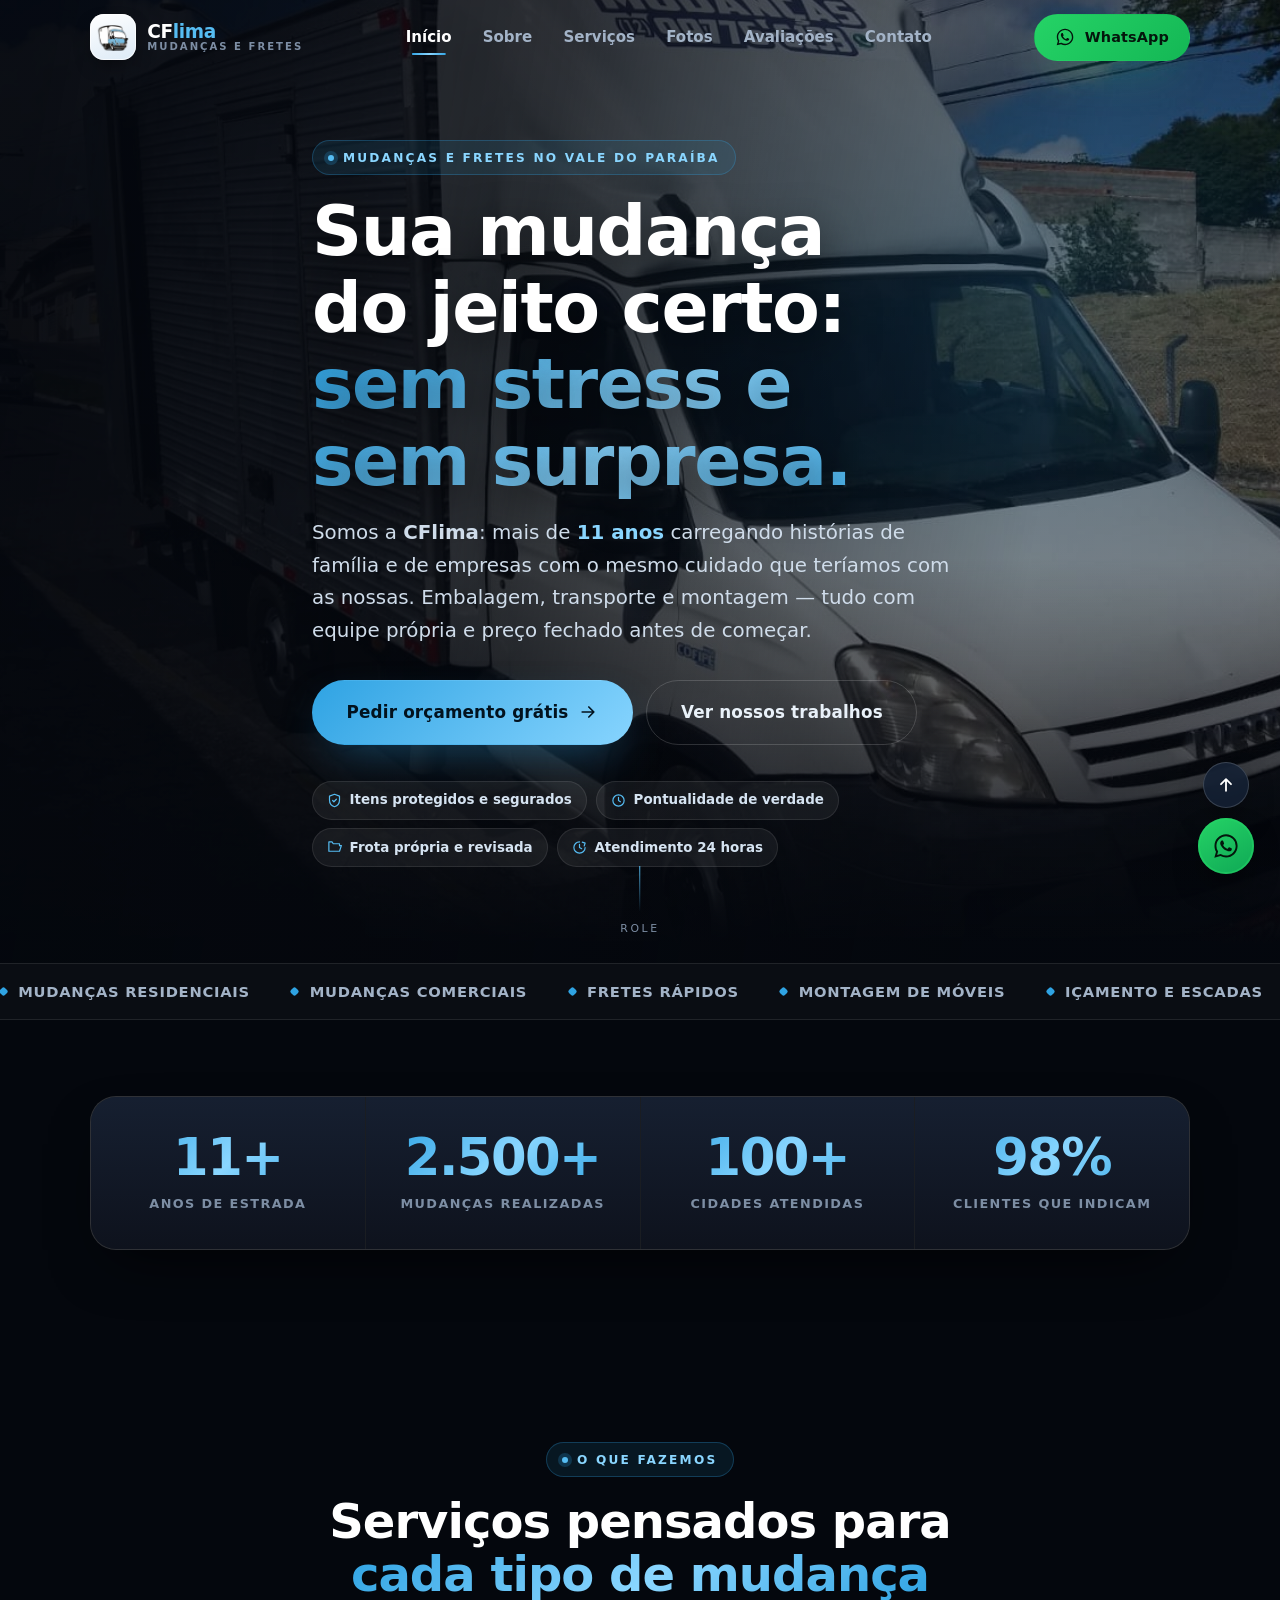
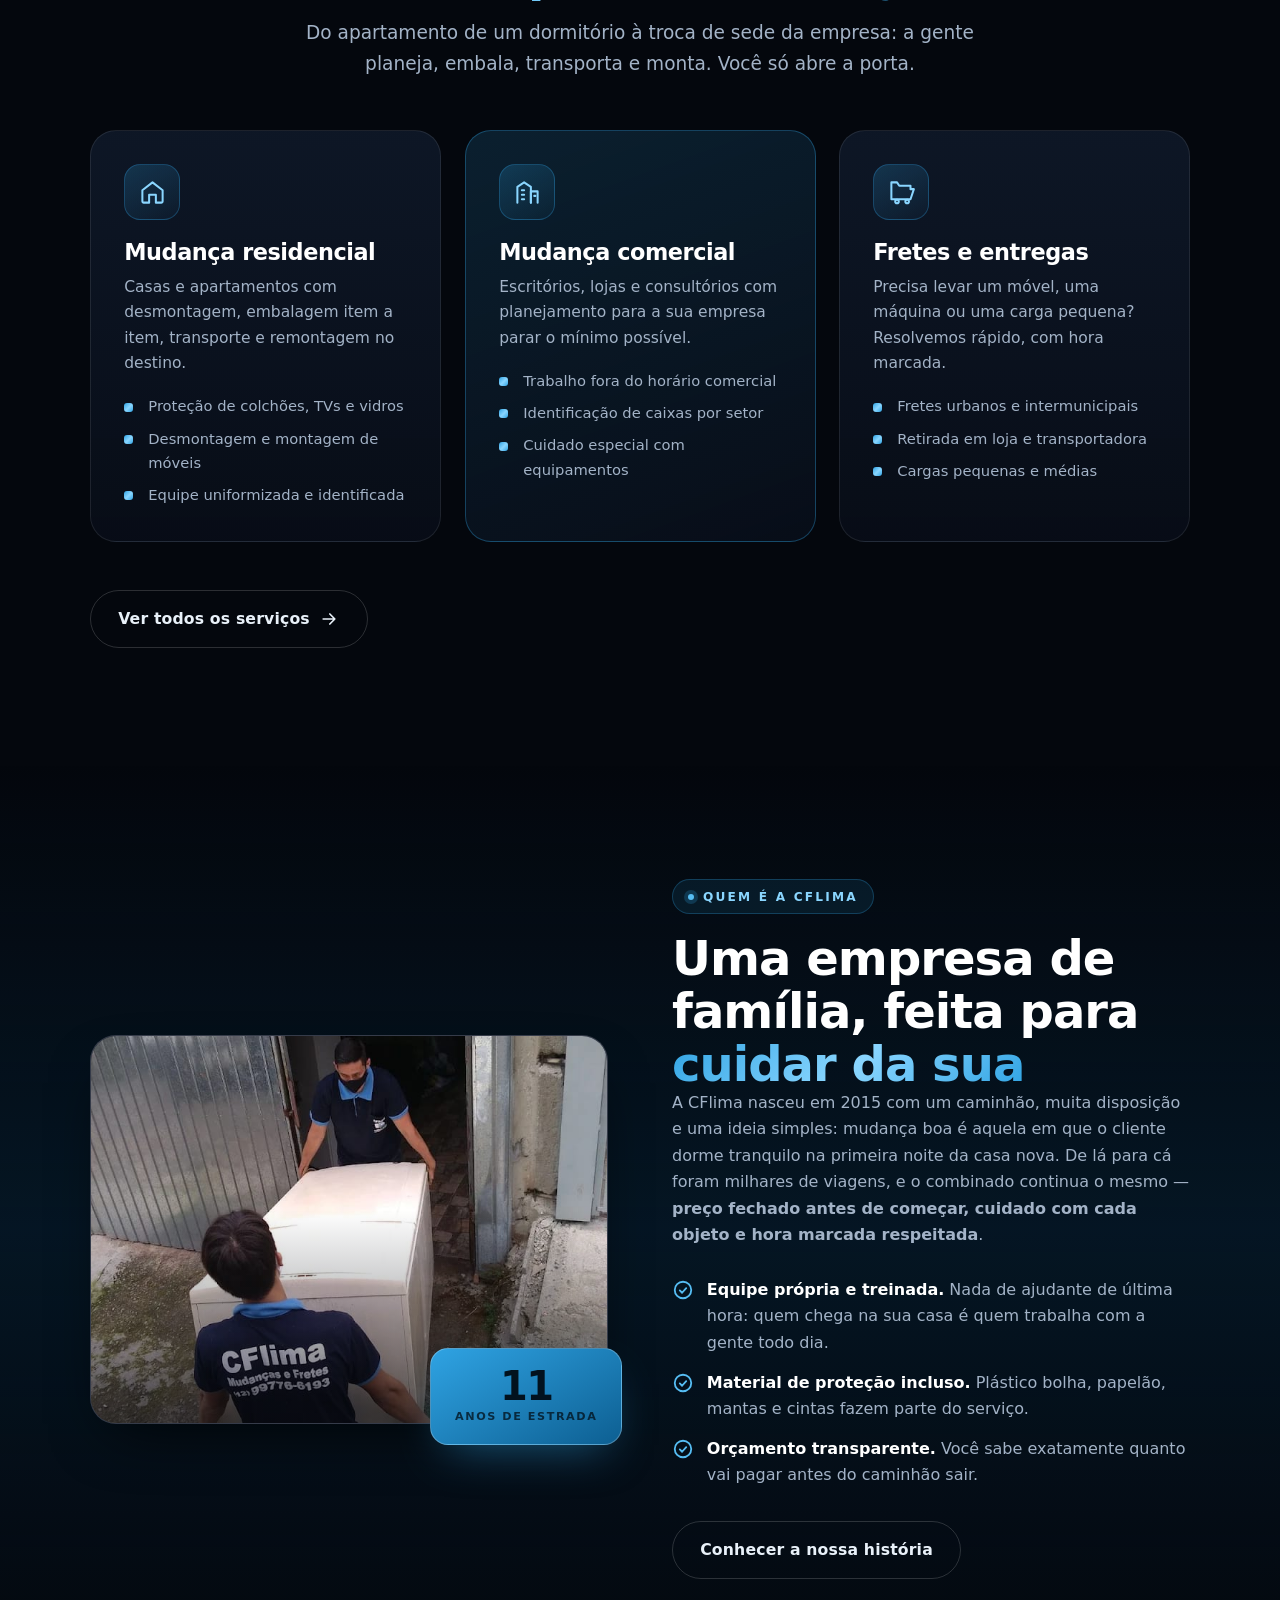
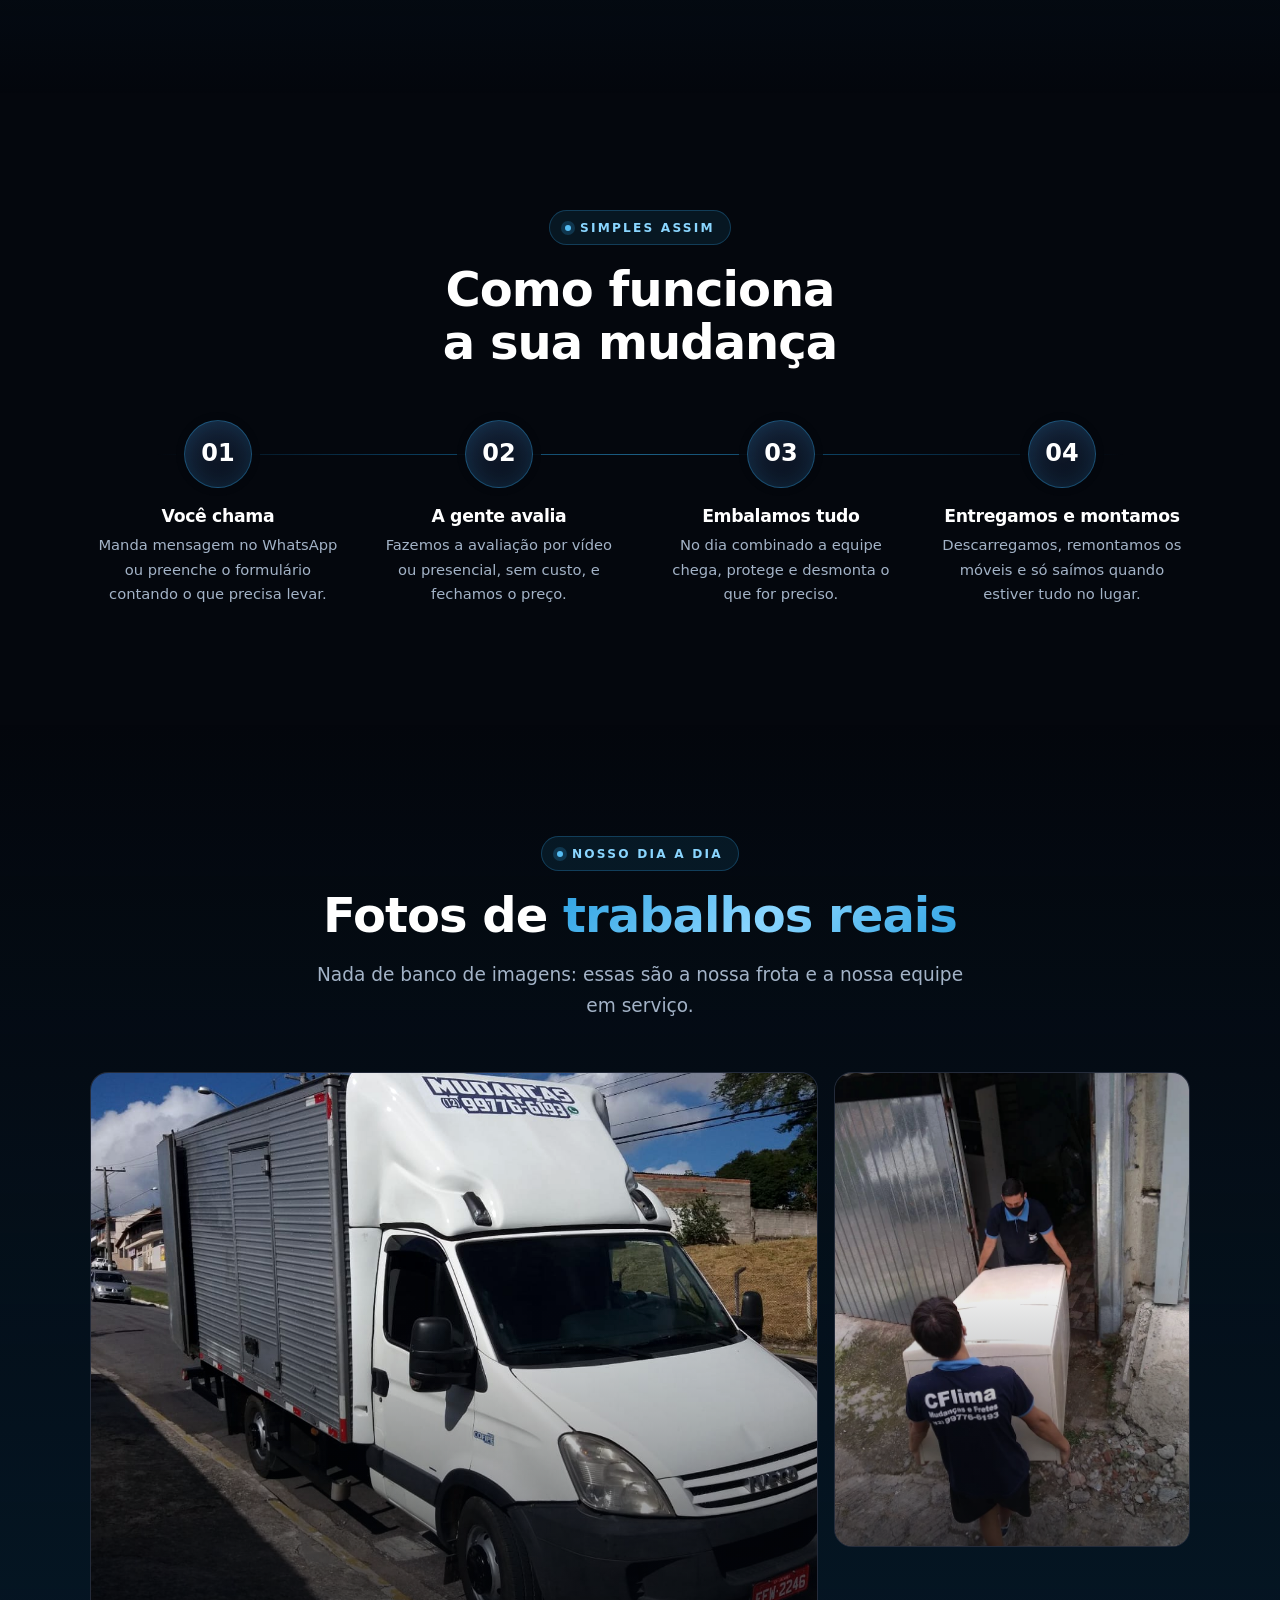
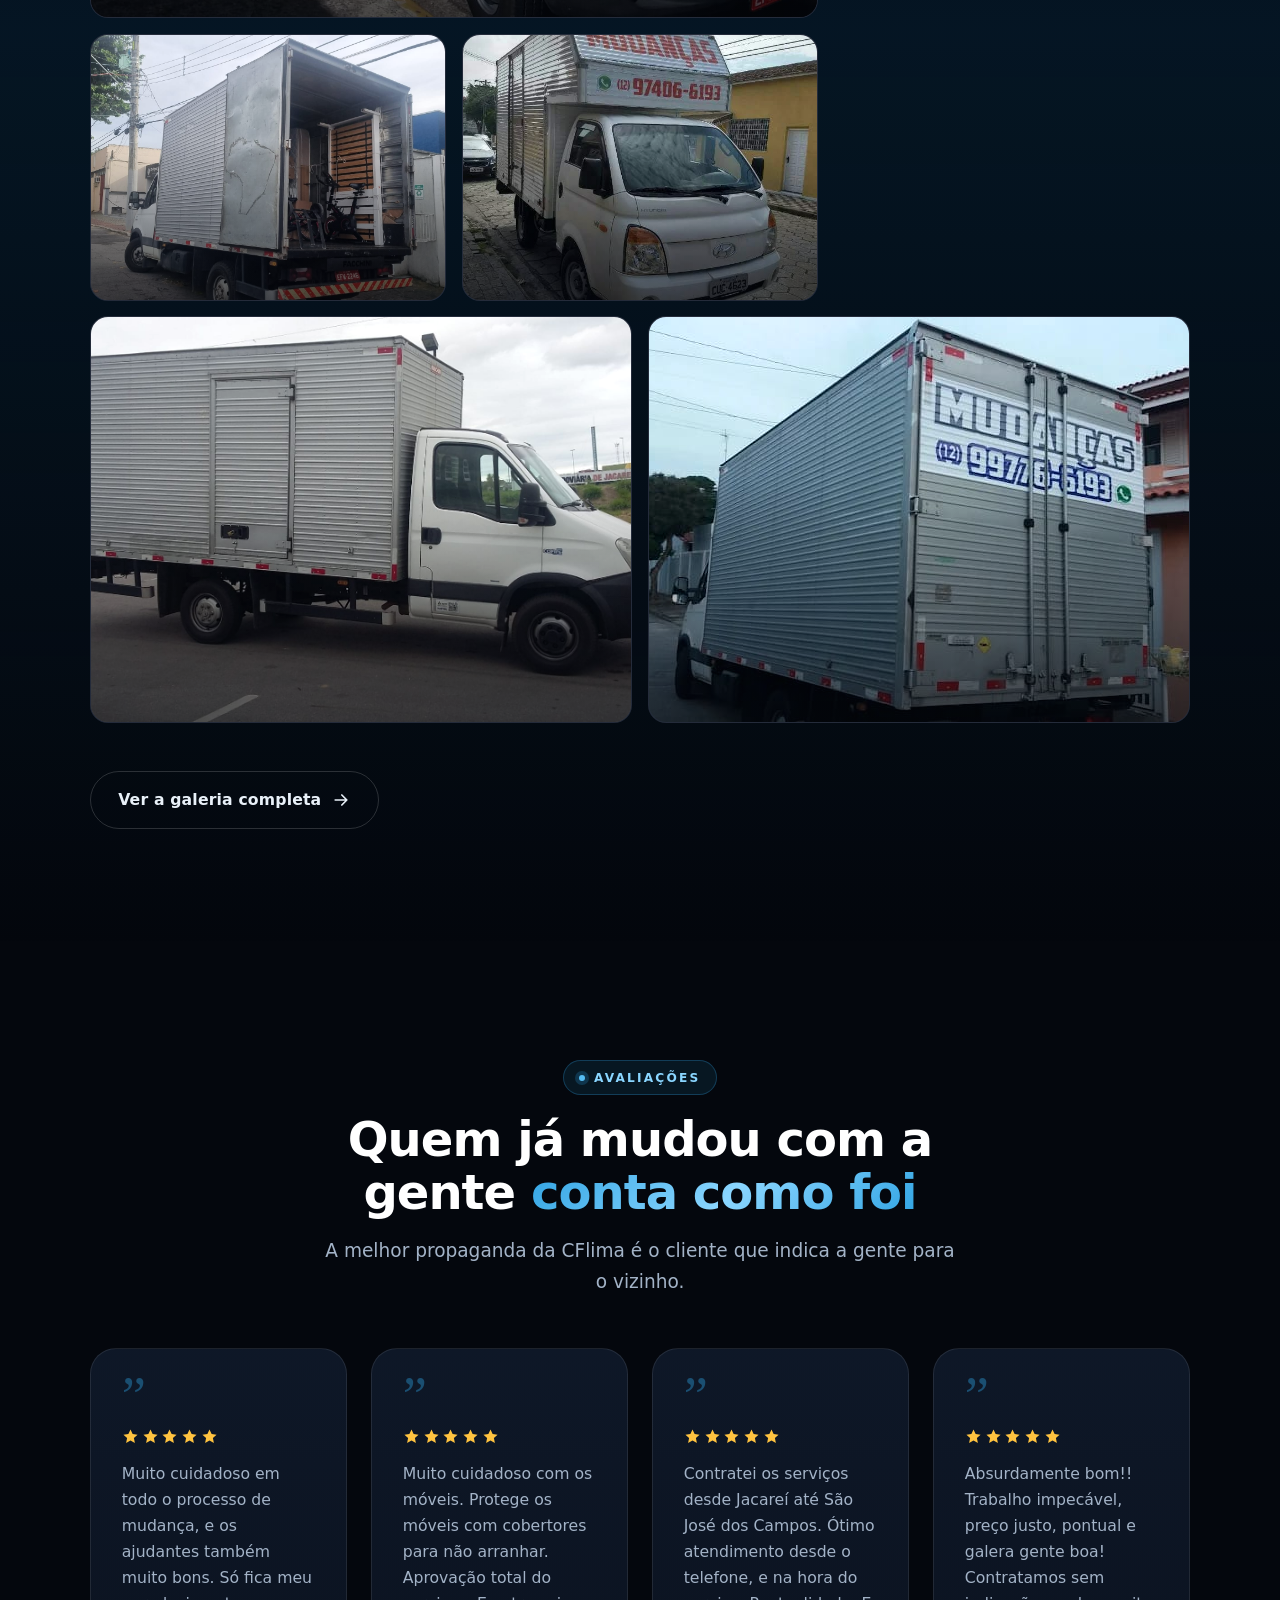
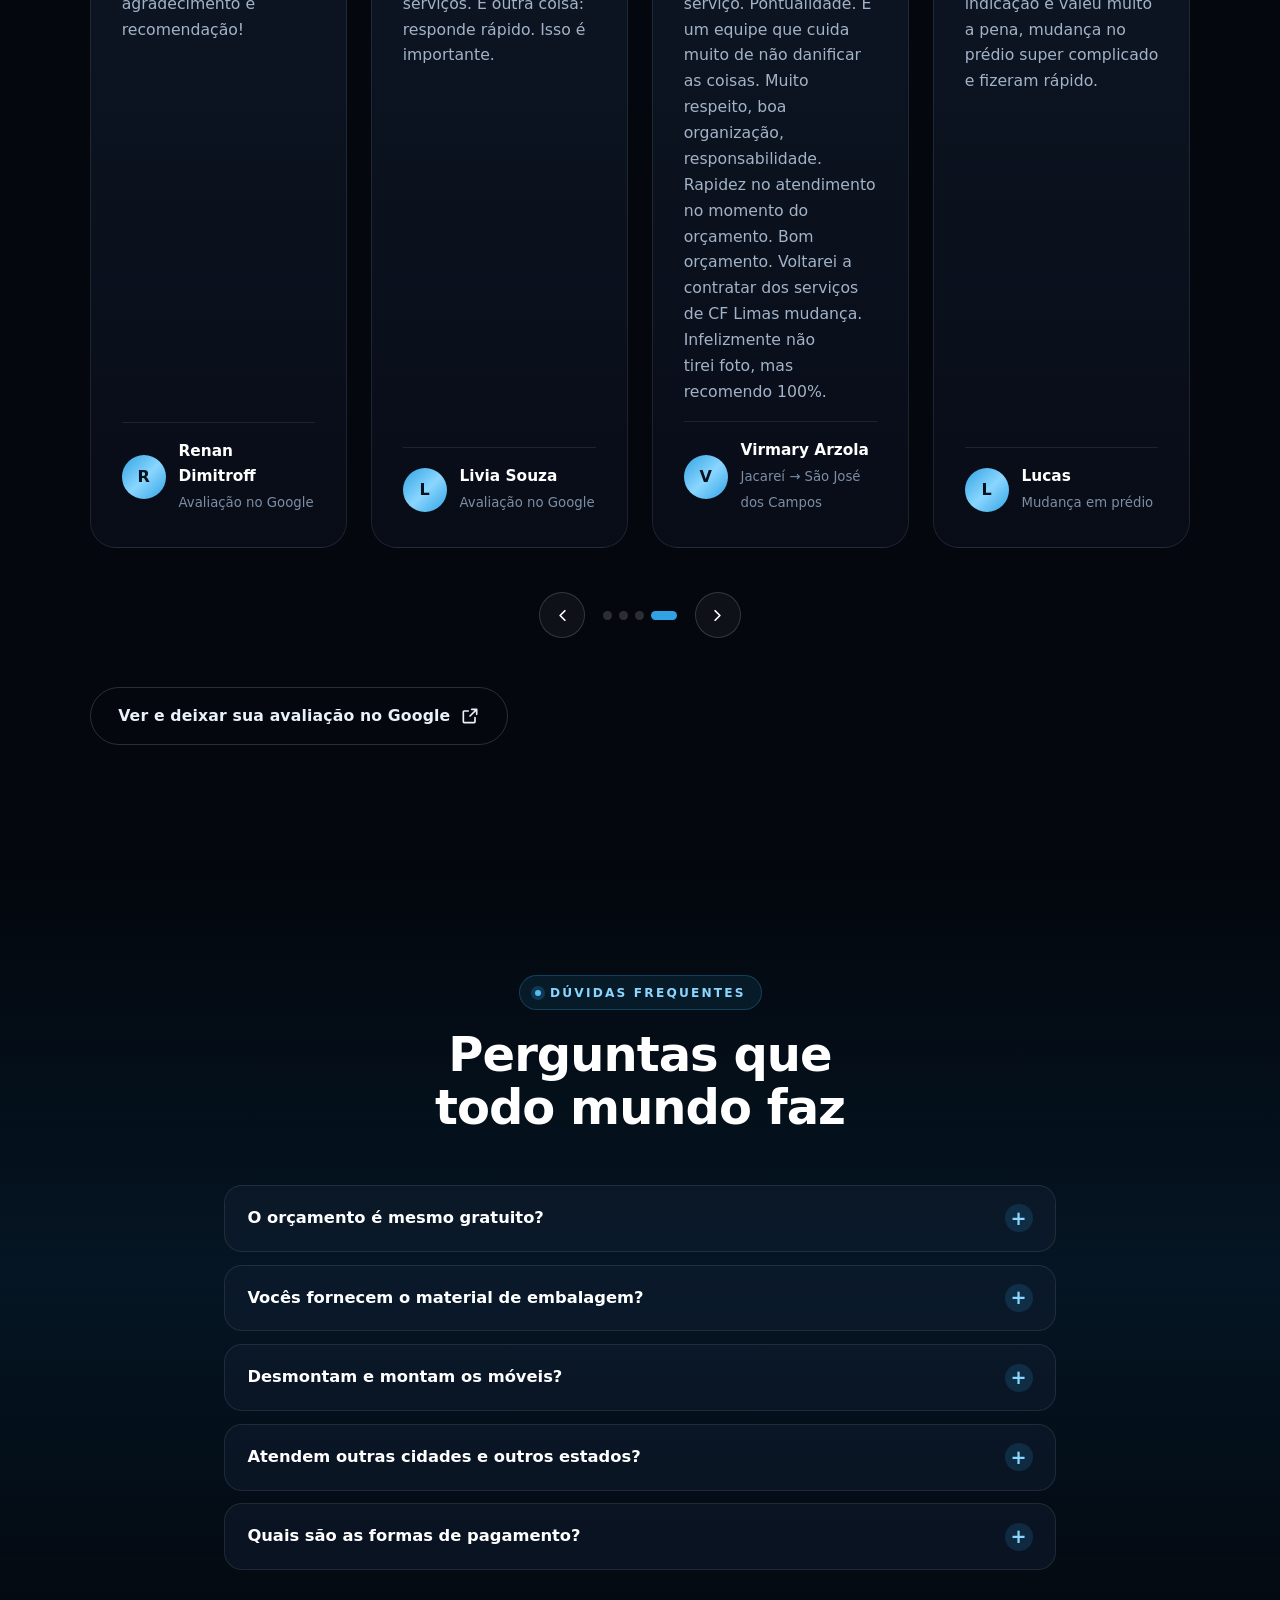
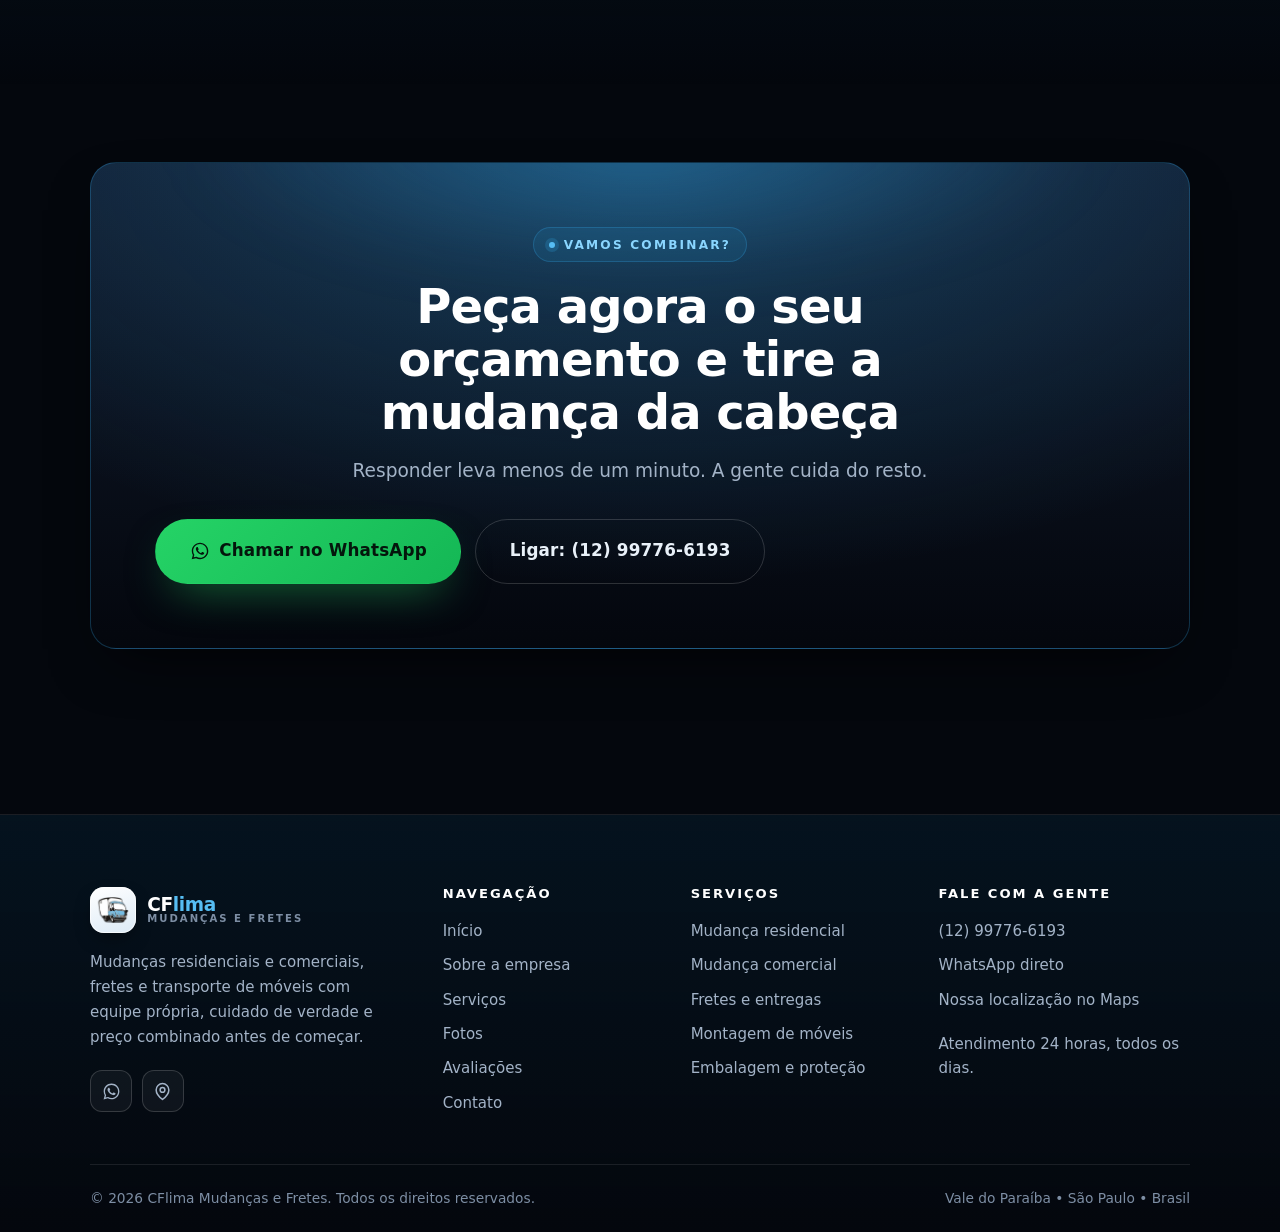
==== index.html @ f60d15e3 "Passando o site para o Github" ====
<!DOCTYPE html>
<html lang="pt-BR">
<head>
  <meta charset="utf-8">
  <meta name="viewport" content="width=device-width, initial-scale=1">
  <meta name="theme-color" content="#04070d">

  <title>CFlima Mudanças e Fretes | Mudanças residenciais e comerciais no Vale do Paraíba</title>
  <meta name="description" content="CFlima Mudanças e Fretes: mudanças residenciais, comerciais, fretes e transporte de móveis com equipe treinada, embalagem cuidadosa e preço justo. Orçamento gratuito pelo WhatsApp.">
  <meta name="author" content="CFlima Mudanças e Fretes">
  <meta name="robots" content="index, follow, max-image-preview:large">

  <!-- ✏️ TROQUE "https://cflimatransportes.com.br" pelo endereço real do site (veja o README) -->
  <link rel="canonical" href="https://cflimatransportes.com.br/index.html">

  <!-- Redes sociais / WhatsApp -->
  <meta property="og:type" content="website">
  <meta property="og:locale" content="pt_BR">
  <meta property="og:site_name" content="CFlima Mudanças e Fretes">
  <meta property="og:title" content="CFlima Mudanças e Fretes | Sua mudança sem stress">
  <meta property="og:description" content="Mudanças residenciais e comerciais, fretes e transporte de móveis. Equipe treinada, cuidado com cada item e orçamento na hora pelo WhatsApp.">
  <meta property="og:url" content="https://cflimatransportes.com.br/">
  <meta property="og:image" content="https://cflimatransportes.com.br/images/frente.jpeg">
  <meta name="twitter:card" content="summary_large_image">

  <!-- Ícones -->
  <link rel="icon" href="favicon.ico" sizes="any">
  <link rel="apple-touch-icon" href="images/logo.png">
  <link rel="manifest" href="site.webmanifest">

  <link rel="stylesheet" href="css/style.css">
  <!-- carregado no <head> (sem defer) para o conteúdo não "piscar" na entrada -->
  <script src="js/main.js"></script>

  <script type="application/ld+json">
  {
    "@context": "https://schema.org",
    "@type": "MovingCompany",
    "name": "CFlima Mudanças e Fretes",
    "alternateName": "CF.Lima Transportes",
    "hasMap": "https://share.google/Mkr7TAGyecTT0mLDv",
    "image": "https://cflimatransportes.com.br/images/frente.jpeg",
    "logo": "https://cflimatransportes.com.br/images/logo.png",
    "url": "https://cflimatransportes.com.br/",
    "telephone": "+5512997766193",
    "priceRange": "$$",
    "foundingDate": "2015",
    "areaServed": [
      { "@type": "City", "name": "São José dos Campos" },
      { "@type": "City", "name": "Jacareí" },
      { "@type": "City", "name": "Taubaté" },
      { "@type": "City", "name": "Caçapava" },
      { "@type": "AdministrativeArea", "name": "Vale do Paraíba - SP" }
    ],
    "address": {
      "@type": "PostalAddress",
      "addressRegion": "SP",
      "addressCountry": "BR"
    },
    "openingHoursSpecification": {
      "@type": "OpeningHoursSpecification",
      "dayOfWeek": ["Monday","Tuesday","Wednesday","Thursday","Friday","Saturday","Sunday"],
      "opens": "00:00",
      "closes": "23:59"
    },
    "sameAs": ["https://wa.me/5512997766193"]
  }
  </script>
</head>

<body>
  <a class="pular" href="#conteudo">Pular para o conteúdo</a>

  <!-- ============================ CABEÇALHO ============================ -->
  <header class="cabecalho">
    <div class="cabecalho__inner">
      <a class="marca" href="index.html" aria-label="CFlima Mudanças e Fretes — página inicial">
        <span class="marca__selo">
          <img src="images/icon.png" alt="" width="36" height="27">
        </span>
        <span class="marca__txt">
          <span class="marca__nome">CF<span>lima</span></span>
          <span class="marca__sub">Mudanças e Fretes</span>
        </span>
      </a>

      <nav class="nav" aria-label="Menu principal">
        <a class="nav__link is-ativo" href="index.html" aria-current="page">Início</a>
        <a class="nav__link" href="sobre.html">Sobre</a>
        <a class="nav__link" href="servicos.html">Serviços</a>
        <a class="nav__link" href="galeria.html">Fotos</a>
        <a class="nav__link" href="index.html#avaliacoes">Avaliações</a>
        <a class="nav__link" href="contato.html">Contato</a>
      </nav>

      <div class="cabecalho__cta">
        <a class="btn btn--wpp" href="https://wa.me/5512997766193?text=Ol%C3%A1%2C%20CFlima!%20Gostaria%20de%20um%20or%C3%A7amento%20de%20mudan%C3%A7a." target="_blank" rel="noopener noreferrer">
          <svg viewBox="0 0 24 24" fill="currentColor" aria-hidden="true"><path d="M12.04 2C6.58 2 2.13 6.45 2.13 11.91c0 1.75.46 3.46 1.32 4.96L2 22l5.25-1.38a9.9 9.9 0 0 0 4.79 1.22c5.46 0 9.91-4.45 9.91-9.91S17.5 2 12.04 2zm0 18.15a8.2 8.2 0 0 1-4.19-1.15l-.3-.18-3.12.82.83-3.04-.2-.31a8.2 8.2 0 0 1-1.26-4.38c0-4.54 3.7-8.23 8.25-8.23a8.19 8.19 0 0 1 8.24 8.23c0 4.54-3.7 8.24-8.25 8.24zm4.53-6.17c-.25-.12-1.47-.72-1.69-.81-.23-.08-.39-.12-.56.13-.16.24-.64.8-.79.97-.14.16-.29.18-.54.06-.25-.12-1.05-.39-2-1.23-.74-.66-1.24-1.47-1.38-1.72-.15-.25-.02-.38.11-.5.11-.11.25-.29.37-.44.12-.15.16-.25.25-.42.08-.16.04-.31-.02-.43-.06-.12-.56-1.34-.76-1.84-.2-.48-.4-.42-.56-.43h-.47c-.16 0-.43.06-.65.31-.23.25-.86.84-.86 2.05s.88 2.38 1 2.54c.13.17 1.74 2.65 4.21 3.72.59.25 1.05.4 1.4.52.59.19 1.13.16 1.55.1.47-.07 1.47-.6 1.68-1.18.2-.58.2-1.08.15-1.18-.06-.11-.22-.17-.47-.29z"/></svg>
          <span>WhatsApp</span>
        </a>
        <button class="hamburguer" type="button" aria-label="Abrir menu" aria-expanded="false" aria-controls="menu-mobile">
          <span></span><span></span><span></span>
        </button>
      </div>
    </div>
  </header>

  <!-- Menu para celular -->
  <div class="menu-mobile" id="menu-mobile">
    <a href="index.html">Início</a>
    <a href="sobre.html">Sobre</a>
    <a href="servicos.html">Serviços</a>
    <a href="galeria.html">Fotos</a>
    <a href="index.html#avaliacoes">Avaliações</a>
    <a href="contato.html">Contato</a>
    <a class="btn btn--primario" href="contato.html">Pedir orçamento grátis</a>
  </div>

  <main id="conteudo">

    <!-- ============================== BANNER ============================ -->
    <!-- ✏️ BANNER: salve a sua arte como images/banner.jpg (recomendado 1920x1080).
         Enquanto o arquivo não existir, a foto frente.jpeg aparece no lugar. -->
    <section class="hero">
      <div class="hero__midia" role="img" aria-label="Caminhão da CFlima Mudanças e Fretes pronto para o transporte"></div>
      <div class="hero__veu"></div>

      <div class="container hero__conteudo">
        <span class="olho reveal">Mudanças e fretes no Vale do Paraíba</span>
        <h1 class="reveal d1">
          Sua mudança do jeito certo:
          <em>sem stress e sem surpresa.</em>
        </h1>
        <p class="lead reveal d2">
          Somos a <strong>CFlima</strong>: mais de <span class="destaque"><span data-anos>11</span> anos</span>
          carregando histórias de família e de empresas com o mesmo cuidado que teríamos com as nossas.
          Embalagem, transporte e montagem — tudo com equipe própria e preço fechado antes de começar.
        </p>

        <div class="acoes reveal d3">
          <a class="btn btn--primario btn--grande" href="contato.html">
            Pedir orçamento grátis
            <svg viewBox="0 0 24 24" fill="none" stroke="currentColor" stroke-width="2" stroke-linecap="round" stroke-linejoin="round" aria-hidden="true"><path d="M5 12h14M13 6l6 6-6 6"/></svg>
          </a>
          <a class="btn btn--fantasma btn--grande" href="galeria.html">Ver nossos trabalhos</a>
        </div>

        <ul class="hero__selos reveal d4">
          <li class="selo">
            <svg viewBox="0 0 24 24" fill="none" stroke="currentColor" stroke-width="1.9" stroke-linecap="round" stroke-linejoin="round" aria-hidden="true"><path d="M12 2 4 5v6c0 5 3.4 9.4 8 11 4.6-1.6 8-6 8-11V5l-8-3Z"/><path d="m9 12 2 2 4-4"/></svg>
            Itens protegidos e segurados
          </li>
          <li class="selo">
            <svg viewBox="0 0 24 24" fill="none" stroke="currentColor" stroke-width="1.9" stroke-linecap="round" stroke-linejoin="round" aria-hidden="true"><circle cx="12" cy="12" r="9"/><path d="M12 7v5l3 2"/></svg>
            Pontualidade de verdade
          </li>
          <li class="selo">
            <svg viewBox="0 0 24 24" fill="none" stroke="currentColor" stroke-width="1.9" stroke-linecap="round" stroke-linejoin="round" aria-hidden="true"><path d="M20 6H10l-2-3H3v15h17l3-9h-3V6Z"/></svg>
            Frota própria e revisada
          </li>
          <li class="selo">
            <svg viewBox="0 0 24 24" fill="none" stroke="currentColor" stroke-width="1.9" stroke-linecap="round" stroke-linejoin="round" aria-hidden="true"><path d="M12 3a9 9 0 1 0 9 9"/><path d="M12 7v5l3.5 2"/><path d="M16.5 3.5 21 5l-1.5 4.5"/></svg>
            Atendimento 24 horas
          </li>
        </ul>
      </div>

      <div class="hero__rolar" aria-hidden="true">
        <i></i>
        <span>Role</span>
      </div>
    </section>

    <!-- ========================= FAIXA DESLIZANTE ======================= -->
    <div class="faixa" aria-hidden="true">
      <div class="faixa__trilha">
        <span class="faixa__item">Mudanças residenciais</span>
        <span class="faixa__item">Mudanças comerciais</span>
        <span class="faixa__item">Fretes rápidos</span>
        <span class="faixa__item">Montagem de móveis</span>
        <span class="faixa__item">Içamento e escadas</span>
        <span class="faixa__item">Embalagem profissional</span>
        <span class="faixa__item">Guarda-móveis</span>
      </div>
      <div class="faixa__trilha">
        <span class="faixa__item">Mudanças residenciais</span>
        <span class="faixa__item">Mudanças comerciais</span>
        <span class="faixa__item">Fretes rápidos</span>
        <span class="faixa__item">Montagem de móveis</span>
        <span class="faixa__item">Içamento e escadas</span>
        <span class="faixa__item">Embalagem profissional</span>
        <span class="faixa__item">Guarda-móveis</span>
      </div>
    </div>

    <!-- ============================= NÚMEROS =========================== -->
    <!-- ✏️ EDITÁVEL: ajuste os números abaixo para a realidade da empresa.
         O primeiro (anos de estrada) é calculado sozinho a partir do ano de
         fundação definido em js/main.js -> CONFIG.anoFundacao -->
    <section class="secao secao--compacta">
      <div class="container">
        <div class="numeros reveal">
          <div class="numero">
            <div class="numero__valor" data-anos data-contador="11" data-sufixo="+">11+</div>
            <div class="numero__rotulo">Anos de estrada</div>
          </div>
          <div class="numero">
            <div class="numero__valor" data-contador="2500" data-sufixo="+">2.500+</div>
            <div class="numero__rotulo">Mudanças realizadas</div>
          </div>
          <div class="numero">
            <div class="numero__valor" data-contador="100" data-sufixo="+">100+</div>
            <div class="numero__rotulo">Cidades atendidas</div>
          </div>
          <div class="numero">
            <div class="numero__valor" data-contador="98" data-sufixo="%">98%</div>
            <div class="numero__rotulo">Clientes que indicam</div>
          </div>
        </div>
      </div>
    </section>

    <!-- ============================ SERVIÇOS =========================== -->
    <section class="secao" id="servicos">
      <div class="container">
        <div class="secao__topo secao__topo--centro">
          <span class="olho reveal">O que fazemos</span>
          <h2 class="reveal d1">Serviços pensados para <span class="titulo-azul">cada tipo de mudança</span></h2>
          <p class="lead reveal d2">
            Do apartamento de um dormitório à troca de sede da empresa: a gente planeja,
            embala, transporta e monta. Você só abre a porta.
          </p>
        </div>

        <div class="grade grade--3">
          <article class="card reveal">
            <div class="card__icone">
              <svg viewBox="0 0 24 24" fill="none" stroke="currentColor" stroke-width="1.8" stroke-linecap="round" stroke-linejoin="round" aria-hidden="true"><path d="m3 10 9-7 9 7v10a1 1 0 0 1-1 1h-5v-7H9v7H4a1 1 0 0 1-1-1V10Z"/></svg>
            </div>
            <h3>Mudança residencial</h3>
            <p>Casas e apartamentos com desmontagem, embalagem item a item, transporte e remontagem no destino.</p>
            <ul class="card__lista">
              <li>Proteção de colchões, TVs e vidros</li>
              <li>Desmontagem e montagem de móveis</li>
              <li>Equipe uniformizada e identificada</li>
            </ul>
          </article>

          <article class="card card--destaque reveal d1">
            <div class="card__icone">
              <svg viewBox="0 0 24 24" fill="none" stroke="currentColor" stroke-width="1.8" stroke-linecap="round" stroke-linejoin="round" aria-hidden="true"><path d="M3 21V7l6-4 6 4v14"/><path d="M15 21V11h6v10"/><path d="M7 10h2M7 14h2M7 18h2M18 15h1"/></svg>
            </div>
            <h3>Mudança comercial</h3>
            <p>Escritórios, lojas e consultórios com planejamento para a sua empresa parar o mínimo possível.</p>
            <ul class="card__lista">
              <li>Trabalho fora do horário comercial</li>
              <li>Identificação de caixas por setor</li>
              <li>Cuidado especial com equipamentos</li>
            </ul>
          </article>

          <article class="card reveal d2">
            <div class="card__icone">
              <svg viewBox="0 0 24 24" fill="none" stroke="currentColor" stroke-width="1.8" stroke-linecap="round" stroke-linejoin="round" aria-hidden="true"><path d="M20 6H10l-2-3H3v15h17l3-9h-3V6Z"/><circle cx="8" cy="20" r="1.6"/><circle cx="17" cy="20" r="1.6"/></svg>
            </div>
            <h3>Fretes e entregas</h3>
            <p>Precisa levar um móvel, uma máquina ou uma carga pequena? Resolvemos rápido, com hora marcada.</p>
            <ul class="card__lista">
              <li>Fretes urbanos e intermunicipais</li>
              <li>Retirada em loja e transportadora</li>
              <li>Cargas pequenas e médias</li>
            </ul>
          </article>
        </div>

        <div class="acoes centro mt-g reveal">
          <a class="btn btn--fantasma" href="servicos.html">
            Ver todos os serviços
            <svg viewBox="0 0 24 24" fill="none" stroke="currentColor" stroke-width="2" stroke-linecap="round" stroke-linejoin="round" aria-hidden="true"><path d="M5 12h14M13 6l6 6-6 6"/></svg>
          </a>
        </div>
      </div>
    </section>

    <!-- ===================== SOBRE (RESUMO / TEMPO) ==================== -->
    <section class="secao secao--alt" id="sobre">
      <div class="container">
        <div class="split">
          <div class="split__midia reveal">
            <div class="moldura">
              <img src="images/carregando.jpeg" alt="Equipe da CFlima carregando um freezer com cuidado durante uma mudança" width="720" height="1280" loading="lazy" decoding="async">
            </div>
            <!-- ✏️ Os anos são calculados sozinhos pelo ano de fundação (js/main.js) -->
            <div class="etiqueta-anos">
              <b data-anos>11</b>
              <small>anos de estrada</small>
            </div>
          </div>

          <div class="texto-corpo">
            <span class="olho reveal">Quem é a CFlima</span>
            <h2 class="reveal d1">Uma empresa de família, feita para <span class="titulo-azul">cuidar da sua</span></h2>
            <p class="reveal d2">
              A CFlima nasceu em <span data-ano-fundacao>2015</span> com um caminhão, muita disposição
              e uma ideia simples: mudança boa é aquela em que o cliente dorme tranquilo na primeira noite
              da casa nova. De lá para cá foram milhares de viagens, e o combinado continua o mesmo —
              <b>preço fechado antes de começar, cuidado com cada objeto e hora marcada respeitada</b>.
            </p>

            <ul class="lista-check">
              <li class="reveal d3">
                <svg viewBox="0 0 24 24" fill="none" stroke="currentColor" stroke-width="2" stroke-linecap="round" stroke-linejoin="round" aria-hidden="true"><circle cx="12" cy="12" r="9"/><path d="m8.5 12.5 2.5 2.5 4.5-5"/></svg>
                <span><b>Equipe própria e treinada.</b> Nada de ajudante de última hora: quem chega na sua casa é quem trabalha com a gente todo dia.</span>
              </li>
              <li class="reveal d4">
                <svg viewBox="0 0 24 24" fill="none" stroke="currentColor" stroke-width="2" stroke-linecap="round" stroke-linejoin="round" aria-hidden="true"><circle cx="12" cy="12" r="9"/><path d="m8.5 12.5 2.5 2.5 4.5-5"/></svg>
                <span><b>Material de proteção incluso.</b> Plástico bolha, papelão, mantas e cintas fazem parte do serviço.</span>
              </li>
              <li class="reveal d5">
                <svg viewBox="0 0 24 24" fill="none" stroke="currentColor" stroke-width="2" stroke-linecap="round" stroke-linejoin="round" aria-hidden="true"><circle cx="12" cy="12" r="9"/><path d="m8.5 12.5 2.5 2.5 4.5-5"/></svg>
                <span><b>Orçamento transparente.</b> Você sabe exatamente quanto vai pagar antes do caminhão sair.</span>
              </li>
            </ul>

            <div class="acoes reveal d6">
              <a class="btn btn--fantasma" href="sobre.html">Conhecer a nossa história</a>
            </div>
          </div>
        </div>
      </div>
    </section>

    <!-- =========================== COMO FUNCIONA ======================= -->
    <section class="secao">
      <div class="container">
        <div class="secao__topo secao__topo--centro">
          <span class="olho reveal">Simples assim</span>
          <h2 class="reveal d1">Como funciona a sua mudança</h2>
        </div>

        <div class="passos">
          <div class="passo reveal">
            <div class="passo__num" aria-hidden="true"></div>
            <h3>Você chama</h3>
            <p>Manda mensagem no WhatsApp ou preenche o formulário contando o que precisa levar.</p>
          </div>
          <div class="passo reveal d1">
            <div class="passo__num" aria-hidden="true"></div>
            <h3>A gente avalia</h3>
            <p>Fazemos a avaliação por vídeo ou presencial, sem custo, e fechamos o preço.</p>
          </div>
          <div class="passo reveal d2">
            <div class="passo__num" aria-hidden="true"></div>
            <h3>Embalamos tudo</h3>
            <p>No dia combinado a equipe chega, protege e desmonta o que for preciso.</p>
          </div>
          <div class="passo reveal d3">
            <div class="passo__num" aria-hidden="true"></div>
            <h3>Entregamos e montamos</h3>
            <p>Descarregamos, remontamos os móveis e só saímos quando estiver tudo no lugar.</p>
          </div>
        </div>
      </div>
    </section>

    <!-- ============================== FOTOS ============================ -->
    <section class="secao secao--alt" id="fotos">
      <div class="container">
        <div class="secao__topo secao__topo--centro">
          <span class="olho reveal">Nosso dia a dia</span>
          <h2 class="reveal d1">Fotos de <span class="titulo-azul">trabalhos reais</span></h2>
          <p class="lead reveal d2">Nada de banco de imagens: essas são a nossa frota e a nossa equipe em serviço.</p>
        </div>

        <div class="galeria reveal">
          <button class="foto foto--larga" type="button" data-full="images/frente.jpeg" data-legenda="Caminhão baú da CFlima pronto para mais uma mudança">
            <img src="images/frente.jpeg" alt="Caminhão baú branco da CFlima estacionado na rua" width="1599" height="899" loading="lazy" decoding="async">
            <span class="foto__lupa" aria-hidden="true"><svg viewBox="0 0 24 24" fill="none" stroke="currentColor" stroke-width="2" stroke-linecap="round"><circle cx="11" cy="11" r="7"/><path d="m20 20-3.5-3.5M11 8v6M8 11h6"/></svg></span>
            <span class="foto__legenda">Frota própria, revisada e limpa</span>
          </button>

          <button class="foto foto--alta" type="button" data-full="images/carregando.jpeg" data-legenda="Equipe carregando eletrodoméstico com técnica e cuidado">
            <img src="images/carregando.jpeg" alt="Dois profissionais da CFlima carregando um freezer" width="720" height="1280" loading="lazy" decoding="async">
            <span class="foto__lupa" aria-hidden="true"><svg viewBox="0 0 24 24" fill="none" stroke="currentColor" stroke-width="2" stroke-linecap="round"><circle cx="11" cy="11" r="7"/><path d="m20 20-3.5-3.5M11 8v6M8 11h6"/></svg></span>
            <span class="foto__legenda">Equipe uniformizada em ação</span>
          </button>

          <button class="foto" type="button" data-full="images/trasaberto.jpeg" data-legenda="Baú organizado: cada peça amarrada e protegida">
            <img src="images/trasaberto.jpeg" alt="Baú do caminhão aberto com móveis organizados e amarrados" width="1200" height="1600" loading="lazy" decoding="async">
            <span class="foto__lupa" aria-hidden="true"><svg viewBox="0 0 24 24" fill="none" stroke="currentColor" stroke-width="2" stroke-linecap="round"><circle cx="11" cy="11" r="7"/><path d="m20 20-3.5-3.5M11 8v6M8 11h6"/></svg></span>
            <span class="foto__legenda">Carga amarrada e protegida</span>
          </button>

          <button class="foto" type="button" data-full="images/pequeno.jpeg" data-legenda="Caminhão menor para fretes rápidos e ruas estreitas">
            <img src="images/pequeno.jpeg" alt="Caminhão pequeno da CFlima usado em fretes rápidos" width="640" height="640" loading="lazy" decoding="async">
            <span class="foto__lupa" aria-hidden="true"><svg viewBox="0 0 24 24" fill="none" stroke="currentColor" stroke-width="2" stroke-linecap="round"><circle cx="11" cy="11" r="7"/><path d="m20 20-3.5-3.5M11 8v6M8 11h6"/></svg></span>
            <span class="foto__legenda">Veículo menor para fretes rápidos</span>
          </button>

          <button class="foto foto--meia" type="button" data-full="images/lado.jpeg" data-legenda="Caminhão baú visto de lado">
            <img src="images/lado.jpeg" alt="Vista lateral do caminhão baú da CFlima" width="1599" height="899" loading="lazy" decoding="async">
            <span class="foto__lupa" aria-hidden="true"><svg viewBox="0 0 24 24" fill="none" stroke="currentColor" stroke-width="2" stroke-linecap="round"><circle cx="11" cy="11" r="7"/><path d="m20 20-3.5-3.5M11 8v6M8 11h6"/></svg></span>
            <span class="foto__legenda">Baú fechado: sua mudança protegida da chuva</span>
          </button>

          <button class="foto foto--meia" type="button" data-full="images/trastxt.jpeg" data-legenda="É só ligar: (12) 99776-6193">
            <img src="images/trastxt.jpeg" alt="Traseira do caminhão com o telefone (12) 99776-6193" width="720" height="405" loading="lazy" decoding="async">
            <span class="foto__lupa" aria-hidden="true"><svg viewBox="0 0 24 24" fill="none" stroke="currentColor" stroke-width="2" stroke-linecap="round"><circle cx="11" cy="11" r="7"/><path d="m20 20-3.5-3.5M11 8v6M8 11h6"/></svg></span>
            <span class="foto__legenda">Você já deve ter visto a gente por aí</span>
          </button>
        </div>

        <div class="acoes centro mt-g reveal">
          <a class="btn btn--fantasma" href="galeria.html">
            Ver a galeria completa
            <svg viewBox="0 0 24 24" fill="none" stroke="currentColor" stroke-width="2" stroke-linecap="round" stroke-linejoin="round" aria-hidden="true"><path d="M5 12h14M13 6l6 6-6 6"/></svg>
          </a>
        </div>
      </div>
    </section>

    <!-- =========================== AVALIAÇÕES ========================== -->
    <!-- Depoimentos REAIS de clientes (avaliações recebidas no Google).
         Para acrescentar outro, copie um bloco <article class="depoimento"> inteiro
         e troque o texto, a inicial do avatar e o nome. -->
    <section class="secao" id="avaliacoes">
      <div class="container">
        <div class="secao__topo secao__topo--centro">
          <span class="olho reveal">Avaliações</span>
          <h2 class="reveal d1">Quem já mudou com a gente <span class="titulo-azul">conta como foi</span></h2>
          <p class="lead reveal d2">A melhor propaganda da CFlima é o cliente que indica a gente para o vizinho.</p>
        </div>

        <div class="avaliacoes reveal">
          <div class="avaliacoes__trilho" tabindex="0" role="region" aria-label="Avaliações de clientes">

            <article class="depoimento">
              <span class="depoimento__aspas" aria-hidden="true">”</span>
              <div class="estrelas" role="img" aria-label="5 de 5 estrelas">
                <svg viewBox="0 0 24 24" fill="currentColor" aria-hidden="true"><path d="m12 2 3 6.6 7 .8-5.2 4.8 1.4 7L12 17.8 5.8 21.2l1.4-7L2 9.4l7-.8L12 2Z"/></svg>
                <svg viewBox="0 0 24 24" fill="currentColor" aria-hidden="true"><path d="m12 2 3 6.6 7 .8-5.2 4.8 1.4 7L12 17.8 5.8 21.2l1.4-7L2 9.4l7-.8L12 2Z"/></svg>
                <svg viewBox="0 0 24 24" fill="currentColor" aria-hidden="true"><path d="m12 2 3 6.6 7 .8-5.2 4.8 1.4 7L12 17.8 5.8 21.2l1.4-7L2 9.4l7-.8L12 2Z"/></svg>
                <svg viewBox="0 0 24 24" fill="currentColor" aria-hidden="true"><path d="m12 2 3 6.6 7 .8-5.2 4.8 1.4 7L12 17.8 5.8 21.2l1.4-7L2 9.4l7-.8L12 2Z"/></svg>
                <svg viewBox="0 0 24 24" fill="currentColor" aria-hidden="true"><path d="m12 2 3 6.6 7 .8-5.2 4.8 1.4 7L12 17.8 5.8 21.2l1.4-7L2 9.4l7-.8L12 2Z"/></svg>
              </div>
              <p>Muito cuidadoso em todo o processo de mudança, e os ajudantes também muito bons. Só fica meu agradecimento e recomendação!</p>
              <div class="depoimento__autor">
                <span class="avatar" aria-hidden="true">R</span>
                <span>
                  <b>Renan Dimitroff</b>
                  <span>Avaliação no Google</span>
                </span>
              </div>
            </article>

            <article class="depoimento">
              <span class="depoimento__aspas" aria-hidden="true">”</span>
              <div class="estrelas" role="img" aria-label="5 de 5 estrelas">
                <svg viewBox="0 0 24 24" fill="currentColor" aria-hidden="true"><path d="m12 2 3 6.6 7 .8-5.2 4.8 1.4 7L12 17.8 5.8 21.2l1.4-7L2 9.4l7-.8L12 2Z"/></svg>
                <svg viewBox="0 0 24 24" fill="currentColor" aria-hidden="true"><path d="m12 2 3 6.6 7 .8-5.2 4.8 1.4 7L12 17.8 5.8 21.2l1.4-7L2 9.4l7-.8L12 2Z"/></svg>
                <svg viewBox="0 0 24 24" fill="currentColor" aria-hidden="true"><path d="m12 2 3 6.6 7 .8-5.2 4.8 1.4 7L12 17.8 5.8 21.2l1.4-7L2 9.4l7-.8L12 2Z"/></svg>
                <svg viewBox="0 0 24 24" fill="currentColor" aria-hidden="true"><path d="m12 2 3 6.6 7 .8-5.2 4.8 1.4 7L12 17.8 5.8 21.2l1.4-7L2 9.4l7-.8L12 2Z"/></svg>
                <svg viewBox="0 0 24 24" fill="currentColor" aria-hidden="true"><path d="m12 2 3 6.6 7 .8-5.2 4.8 1.4 7L12 17.8 5.8 21.2l1.4-7L2 9.4l7-.8L12 2Z"/></svg>
              </div>
              <p>Muito cuidadoso com os móveis. Protege os móveis com cobertores para não arranhar. Aprovação total do serviços. E outra coisa: responde rápido. Isso é importante.</p>
              <div class="depoimento__autor">
                <span class="avatar" aria-hidden="true">L</span>
                <span>
                  <b>Livia Souza</b>
                  <span>Avaliação no Google</span>
                </span>
              </div>
            </article>

            <article class="depoimento">
              <span class="depoimento__aspas" aria-hidden="true">”</span>
              <div class="estrelas" role="img" aria-label="5 de 5 estrelas">
                <svg viewBox="0 0 24 24" fill="currentColor" aria-hidden="true"><path d="m12 2 3 6.6 7 .8-5.2 4.8 1.4 7L12 17.8 5.8 21.2l1.4-7L2 9.4l7-.8L12 2Z"/></svg>
                <svg viewBox="0 0 24 24" fill="currentColor" aria-hidden="true"><path d="m12 2 3 6.6 7 .8-5.2 4.8 1.4 7L12 17.8 5.8 21.2l1.4-7L2 9.4l7-.8L12 2Z"/></svg>
                <svg viewBox="0 0 24 24" fill="currentColor" aria-hidden="true"><path d="m12 2 3 6.6 7 .8-5.2 4.8 1.4 7L12 17.8 5.8 21.2l1.4-7L2 9.4l7-.8L12 2Z"/></svg>
                <svg viewBox="0 0 24 24" fill="currentColor" aria-hidden="true"><path d="m12 2 3 6.6 7 .8-5.2 4.8 1.4 7L12 17.8 5.8 21.2l1.4-7L2 9.4l7-.8L12 2Z"/></svg>
                <svg viewBox="0 0 24 24" fill="currentColor" aria-hidden="true"><path d="m12 2 3 6.6 7 .8-5.2 4.8 1.4 7L12 17.8 5.8 21.2l1.4-7L2 9.4l7-.8L12 2Z"/></svg>
              </div>
              <p>Contratei os serviços desde Jacareí até São José dos Campos. Ótimo atendimento desde o telefone, e na hora do serviço. Pontualidade. E um equipe que cuida muito de não danificar as coisas. Muito respeito, boa organização, responsabilidade. Rapidez no atendimento no momento do orçamento. Bom orçamento. Voltarei a contratar dos serviços de CF Limas mudança. Infelizmente não tirei foto, mas recomendo 100%.</p>
              <div class="depoimento__autor">
                <span class="avatar" aria-hidden="true">V</span>
                <span>
                  <b>Virmary Arzola</b>
                  <span>Jacareí → São José dos Campos</span>
                </span>
              </div>
            </article>

            <article class="depoimento">
              <span class="depoimento__aspas" aria-hidden="true">”</span>
              <div class="estrelas" role="img" aria-label="5 de 5 estrelas">
                <svg viewBox="0 0 24 24" fill="currentColor" aria-hidden="true"><path d="m12 2 3 6.6 7 .8-5.2 4.8 1.4 7L12 17.8 5.8 21.2l1.4-7L2 9.4l7-.8L12 2Z"/></svg>
                <svg viewBox="0 0 24 24" fill="currentColor" aria-hidden="true"><path d="m12 2 3 6.6 7 .8-5.2 4.8 1.4 7L12 17.8 5.8 21.2l1.4-7L2 9.4l7-.8L12 2Z"/></svg>
                <svg viewBox="0 0 24 24" fill="currentColor" aria-hidden="true"><path d="m12 2 3 6.6 7 .8-5.2 4.8 1.4 7L12 17.8 5.8 21.2l1.4-7L2 9.4l7-.8L12 2Z"/></svg>
                <svg viewBox="0 0 24 24" fill="currentColor" aria-hidden="true"><path d="m12 2 3 6.6 7 .8-5.2 4.8 1.4 7L12 17.8 5.8 21.2l1.4-7L2 9.4l7-.8L12 2Z"/></svg>
                <svg viewBox="0 0 24 24" fill="currentColor" aria-hidden="true"><path d="m12 2 3 6.6 7 .8-5.2 4.8 1.4 7L12 17.8 5.8 21.2l1.4-7L2 9.4l7-.8L12 2Z"/></svg>
              </div>
              <p>Absurdamente bom!! Trabalho impecável, preço justo, pontual e galera gente boa! Contratamos sem indicação e valeu muito a pena, mudança no prédio super complicado e fizeram rápido.</p>
              <div class="depoimento__autor">
                <span class="avatar" aria-hidden="true">L</span>
                <span>
                  <b>Lucas</b>
                  <span>Mudança em prédio</span>
                </span>
              </div>
            </article>

          </div>

          <div class="carrossel__controles">
            <button class="carrossel__btn carrossel__btn--ant" type="button" aria-label="Avaliação anterior">
              <svg viewBox="0 0 24 24" fill="none" stroke="currentColor" stroke-width="2.2" stroke-linecap="round" stroke-linejoin="round" aria-hidden="true"><path d="m15 18-6-6 6-6"/></svg>
            </button>
            <div class="carrossel__pontos"></div>
            <button class="carrossel__btn carrossel__btn--prox" type="button" aria-label="Próxima avaliação">
              <svg viewBox="0 0 24 24" fill="none" stroke="currentColor" stroke-width="2.2" stroke-linecap="round" stroke-linejoin="round" aria-hidden="true"><path d="m9 6 6 6-6 6"/></svg>
            </button>
          </div>
        </div>

        <div class="acoes centro mt-g reveal">
          <a class="btn btn--fantasma" href="https://share.google/Mkr7TAGyecTT0mLDv" target="_blank" rel="noopener noreferrer">
            Ver e deixar sua avaliação no Google
            <svg viewBox="0 0 24 24" fill="none" stroke="currentColor" stroke-width="2" stroke-linecap="round" stroke-linejoin="round" aria-hidden="true"><path d="M14 4h6v6M20 4l-8 8M18 14v5a1 1 0 0 1-1 1H5a1 1 0 0 1-1-1V7a1 1 0 0 1 1-1h5"/></svg>
          </a>
        </div>
      </div>
    </section>

    <!-- ============================== FAQ ============================== -->
    <section class="secao secao--alt">
      <div class="container">
        <div class="secao__topo secao__topo--centro">
          <span class="olho reveal">Dúvidas frequentes</span>
          <h2 class="reveal d1">Perguntas que todo mundo faz</h2>
        </div>

        <div class="faq reveal">
          <details>
            <summary>O orçamento é mesmo gratuito?</summary>
            <div class="faq__corpo">É sim, e sem compromisso nenhum. Você manda uma lista dos móveis (ou um vídeo pelo WhatsApp) e devolvemos o valor fechado. Se preferir, vamos até o local avaliar pessoalmente.</div>
          </details>
          <details>
            <summary>Vocês fornecem o material de embalagem?</summary>
            <div class="faq__corpo">Sim. Plástico bolha, mantas, fitas, papelão e cintas de amarração já entram no serviço. Caixas em quantidade maior podem ser combinadas à parte.</div>
          </details>
          <details>
            <summary>Desmontam e montam os móveis?</summary>
            <div class="faq__corpo">Desmontamos no endereço de origem e montamos no destino: guarda-roupas, camas, mesas, estantes e o que mais for necessário.</div>
          </details>
          <details>
            <summary>Atendem outras cidades e outros estados?</summary>
            <div class="faq__corpo">Atendemos todo o Vale do Paraíba, o litoral norte, a Grande São Paulo e viagens para outros estados. Fale com a gente que montamos a rota.</div>
          </details>
          <details>
            <summary>Quais são as formas de pagamento?</summary>
            <div class="faq__corpo">Pix, dinheiro, cartão de débito e crédito. Combinamos tudo antes do início do serviço — sem cobrança surpresa no final.</div>
          </details>
        </div>
      </div>
    </section>

    <!-- ============================== CTA ============================== -->
    <section class="secao secao--compacta">
      <div class="container">
        <div class="cta reveal">
          <span class="olho">Vamos combinar?</span>
          <h2>Peça agora o seu orçamento e tire a mudança da cabeça</h2>
          <p class="lead">Responder leva menos de um minuto. A gente cuida do resto.</p>
          <div class="acoes centro">
            <a class="btn btn--wpp btn--grande" href="https://wa.me/5512997766193?text=Ol%C3%A1%2C%20CFlima!%20Gostaria%20de%20um%20or%C3%A7amento%20de%20mudan%C3%A7a." target="_blank" rel="noopener noreferrer">
              <svg viewBox="0 0 24 24" fill="currentColor" aria-hidden="true"><path d="M12.04 2C6.58 2 2.13 6.45 2.13 11.91c0 1.75.46 3.46 1.32 4.96L2 22l5.25-1.38a9.9 9.9 0 0 0 4.79 1.22c5.46 0 9.91-4.45 9.91-9.91S17.5 2 12.04 2zm0 18.15a8.2 8.2 0 0 1-4.19-1.15l-.3-.18-3.12.82.83-3.04-.2-.31a8.2 8.2 0 0 1-1.26-4.38c0-4.54 3.7-8.23 8.25-8.23a8.19 8.19 0 0 1 8.24 8.23c0 4.54-3.7 8.24-8.25 8.24zm4.53-6.17c-.25-.12-1.47-.72-1.69-.81-.23-.08-.39-.12-.56.13-.16.24-.64.8-.79.97-.14.16-.29.18-.54.06-.25-.12-1.05-.39-2-1.23-.74-.66-1.24-1.47-1.38-1.72-.15-.25-.02-.38.11-.5.11-.11.25-.29.37-.44.12-.15.16-.25.25-.42.08-.16.04-.31-.02-.43-.06-.12-.56-1.34-.76-1.84-.2-.48-.4-.42-.56-.43h-.47c-.16 0-.43.06-.65.31-.23.25-.86.84-.86 2.05s.88 2.38 1 2.54c.13.17 1.74 2.65 4.21 3.72.59.25 1.05.4 1.4.52.59.19 1.13.16 1.55.1.47-.07 1.47-.6 1.68-1.18.2-.58.2-1.08.15-1.18-.06-.11-.22-.17-.47-.29z"/></svg>
              Chamar no WhatsApp
            </a>
            <a class="btn btn--fantasma btn--grande" href="tel:+5512997766193">Ligar: (12) 99776-6193</a>
          </div>
        </div>
      </div>
    </section>

  </main>

  <!-- ============================== RODAPÉ ============================= -->
  <footer class="rodape">
    <div class="container">
      <div class="rodape__grade">
        <div>
          <a class="marca" href="index.html">
            <span class="marca__selo"><img src="images/icon.png" alt="" width="36" height="27"></span>
            <span class="marca__txt">
              <span class="marca__nome">CF<span>lima</span></span>
              <span class="marca__sub">Mudanças e Fretes</span>
            </span>
          </a>
          <p>Mudanças residenciais e comerciais, fretes e transporte de móveis com equipe própria, cuidado de verdade e preço combinado antes de começar.</p>
          <div class="redes">
            <a class="rede" href="https://wa.me/5512997766193" target="_blank" rel="noopener noreferrer" aria-label="Falar no WhatsApp">
              <svg viewBox="0 0 24 24" fill="currentColor" aria-hidden="true"><path d="M12.04 2C6.58 2 2.13 6.45 2.13 11.91c0 1.75.46 3.46 1.32 4.96L2 22l5.25-1.38a9.9 9.9 0 0 0 4.79 1.22c5.46 0 9.91-4.45 9.91-9.91S17.5 2 12.04 2zm0 18.15a8.2 8.2 0 0 1-4.19-1.15l-.3-.18-3.12.82.83-3.04-.2-.31a8.2 8.2 0 0 1-1.26-4.38c0-4.54 3.7-8.23 8.25-8.23a8.19 8.19 0 0 1 8.24 8.23c0 4.54-3.7 8.24-8.25 8.24zm4.53-6.17c-.25-.12-1.47-.72-1.69-.81-.23-.08-.39-.12-.56.13-.16.24-.64.8-.79.97-.14.16-.29.18-.54.06-.25-.12-1.05-.39-2-1.23-.74-.66-1.24-1.47-1.38-1.72-.15-.25-.02-.38.11-.5.11-.11.25-.29.37-.44.12-.15.16-.25.25-.42.08-.16.04-.31-.02-.43-.06-.12-.56-1.34-.76-1.84-.2-.48-.4-.42-.56-.43h-.47c-.16 0-.43.06-.65.31-.23.25-.86.84-.86 2.05s.88 2.38 1 2.54c.13.17 1.74 2.65 4.21 3.72.59.25 1.05.4 1.4.52.59.19 1.13.16 1.55.1.47-.07 1.47-.6 1.68-1.18.2-.58.2-1.08.15-1.18-.06-.11-.22-.17-.47-.29z"/></svg>
            </a>
            <!-- ✏️ Troque o "#" pelo link real do Instagram e do Facebook (ou apague o bloco) -->
            
            <a class="rede" href="https://share.google/Mkr7TAGyecTT0mLDv" target="_blank" rel="noopener noreferrer" aria-label="Ver no Google Maps">
              <svg viewBox="0 0 24 24" fill="none" stroke="currentColor" stroke-width="1.9" stroke-linecap="round" stroke-linejoin="round" aria-hidden="true"><path d="M20 10c0 6-8 12-8 12s-8-6-8-12a8 8 0 0 1 16 0Z"/><circle cx="12" cy="10" r="3"/></svg>
            </a>
          </div>
        </div>

        <div>
          <h4>Navegação</h4>
          <div class="rodape__links">
            <a href="index.html">Início</a>
            <a href="sobre.html">Sobre a empresa</a>
            <a href="servicos.html">Serviços</a>
            <a href="galeria.html">Fotos</a>
            <a href="index.html#avaliacoes">Avaliações</a>
            <a href="contato.html">Contato</a>
          </div>
        </div>

        <div>
          <h4>Serviços</h4>
          <div class="rodape__links">
            <a href="servicos.html#residencial">Mudança residencial</a>
            <a href="servicos.html#comercial">Mudança comercial</a>
            <a href="servicos.html#fretes">Fretes e entregas</a>
            <a href="servicos.html#montagem">Montagem de móveis</a>
            <a href="servicos.html#embalagem">Embalagem e proteção</a>
          </div>
        </div>

        <div>
          <h4>Fale com a gente</h4>
          <div class="rodape__links">
            <a href="tel:+5512997766193">(12) 99776-6193</a>
            <a href="https://wa.me/5512997766193" target="_blank" rel="noopener noreferrer">WhatsApp direto</a>
            <a href="https://share.google/Mkr7TAGyecTT0mLDv" target="_blank" rel="noopener noreferrer">Nossa localização no Maps</a>
          </div>
          <p class="rodape__horario">Atendimento 24 horas, todos os dias.</p>
        </div>
      </div>

      <div class="rodape__base">
        <span>© <span data-ano-atual>2026</span> CFlima Mudanças e Fretes. Todos os direitos reservados.</span>
        <span>Vale do Paraíba • São Paulo • Brasil</span>
      </div>
    </div>
  </footer>

  <!-- ========================= BOTÕES FLUTUANTES ====================== -->
  <div class="flutuantes">
    <button class="fab fab--topo" type="button" aria-label="Voltar ao topo">
      <svg viewBox="0 0 24 24" fill="none" stroke="currentColor" stroke-width="2.2" stroke-linecap="round" stroke-linejoin="round" aria-hidden="true"><path d="M12 19V5M6 11l6-6 6 6"/></svg>
    </button>
    <a class="fab fab--wpp" href="https://wa.me/5512997766193?text=Ol%C3%A1%2C%20CFlima!%20Gostaria%20de%20um%20or%C3%A7amento%20de%20mudan%C3%A7a." target="_blank" rel="noopener noreferrer" aria-label="Falar no WhatsApp">
      <svg viewBox="0 0 24 24" fill="currentColor" aria-hidden="true"><path d="M12.04 2C6.58 2 2.13 6.45 2.13 11.91c0 1.75.46 3.46 1.32 4.96L2 22l5.25-1.38a9.9 9.9 0 0 0 4.79 1.22c5.46 0 9.91-4.45 9.91-9.91S17.5 2 12.04 2zm0 18.15a8.2 8.2 0 0 1-4.19-1.15l-.3-.18-3.12.82.83-3.04-.2-.31a8.2 8.2 0 0 1-1.26-4.38c0-4.54 3.7-8.23 8.25-8.23a8.19 8.19 0 0 1 8.24 8.23c0 4.54-3.7 8.24-8.25 8.24zm4.53-6.17c-.25-.12-1.47-.72-1.69-.81-.23-.08-.39-.12-.56.13-.16.24-.64.8-.79.97-.14.16-.29.18-.54.06-.25-.12-1.05-.39-2-1.23-.74-.66-1.24-1.47-1.38-1.72-.15-.25-.02-.38.11-.5.11-.11.25-.29.37-.44.12-.15.16-.25.25-.42.08-.16.04-.31-.02-.43-.06-.12-.56-1.34-.76-1.84-.2-.48-.4-.42-.56-.43h-.47c-.16 0-.43.06-.65.31-.23.25-.86.84-.86 2.05s.88 2.38 1 2.54c.13.17 1.74 2.65 4.21 3.72.59.25 1.05.4 1.4.52.59.19 1.13.16 1.55.1.47-.07 1.47-.6 1.68-1.18.2-.58.2-1.08.15-1.18-.06-.11-.22-.17-.47-.29z"/></svg>
    </a>
  </div>

  <!-- ============================= LIGHTBOX =========================== -->
  <div class="lightbox" role="dialog" aria-modal="true" aria-label="Foto ampliada" aria-hidden="true">
    <button class="lightbox__fechar" type="button" aria-label="Fechar">
      <svg viewBox="0 0 24 24" fill="none" stroke="currentColor" stroke-width="2.4" stroke-linecap="round" aria-hidden="true"><path d="M18 6 6 18M6 6l12 12"/></svg>
    </button>
    <button class="lightbox__btn lightbox__btn--ant" type="button" aria-label="Foto anterior">
      <svg viewBox="0 0 24 24" fill="none" stroke="currentColor" stroke-width="2.2" stroke-linecap="round" stroke-linejoin="round" aria-hidden="true"><path d="m15 18-6-6 6-6"/></svg>
    </button>
    <figure class="lightbox__figura">
      <img class="lightbox__img" src="images/frente.jpeg" alt="">
      <figcaption class="lightbox__legenda"></figcaption>
      <span class="lightbox__contador"></span>
    </figure>
    <button class="lightbox__btn lightbox__btn--prox" type="button" aria-label="Próxima foto">
      <svg viewBox="0 0 24 24" fill="none" stroke="currentColor" stroke-width="2.2" stroke-linecap="round" stroke-linejoin="round" aria-hidden="true"><path d="m9 6 6 6-6 6"/></svg>
    </button>
  </div>

</body>
</html>
---- css/style.css ----
/* ==========================================================================
   CFlima Mudanças e Fretes — Folha de estilo principal
   Autor: site institucional estático (HTML + CSS + JS puro)
   Paleta baseada na logomarca: preto profundo + azul do caminhão
   --------------------------------------------------------------------------
   ÍNDICE
   01. Tokens / variáveis
   02. Reset e base
   03. Tipografia e blocos de seção
   04. Botões
   05. Cabeçalho / navegação
   06. Hero (banner)
   07. Faixa deslizante (marquee)
   08. Números / contadores
   09. Cards de serviços
   10. Blocos divididos (sobre)
   11. Linha do tempo (como funciona)
   12. Galeria + lightbox
   13. Avaliações (carrossel)
   14. FAQ
   15. Faixa de chamada (CTA)
   16. Contato (formulário + mapa)
   17. Rodapé
   18. Botões flutuantes
   19. Animações de entrada e utilitários
   20. Responsivo
   21. Acessibilidade / movimento reduzido / impressão
   ========================================================================== */

/* ============================== 01. TOKENS ============================== */
:root {
  /* Cores da marca */
  --azul-300: #8ad6ff;
  --azul-400: #56bdf3;
  --azul-500: #2fa3e3;
  --azul-600: #1b83c1;
  --azul-700: #0d5f92;
  --azul-900: #06283f;

  /* Neutros */
  --ink-900: #04070d;
  --ink-850: #060b14;
  --ink-800: #090f1b;
  --ink-700: #0e1626;
  --ink-600: #142136;
  --branco: #f2f7fc;
  --txt: #e9f1f9;
  --txt-dim: #a3b3c7;
  --txt-mute: #7d8ea4;

  /* Linhas e vidros */
  --line: rgba(255, 255, 255, 0.09);
  --line-forte: rgba(255, 255, 255, 0.16);
  --vidro: rgba(255, 255, 255, 0.045);
  --vidro-forte: rgba(255, 255, 255, 0.075);

  /* Gradientes */
  --grad-azul: linear-gradient(135deg, #2fa3e3 0%, #8ad6ff 52%, #2fa3e3 100%);
  --grad-escuro: linear-gradient(180deg, var(--ink-900) 0%, var(--ink-800) 100%);

  /* Formas */
  --r-xs: 8px;
  --r-sm: 12px;
  --r-md: 18px;
  --r-lg: 26px;
  --r-full: 999px;

  /* Sombras */
  --sombra-sm: 0 6px 18px -8px rgba(0, 0, 0, 0.6);
  --sombra: 0 24px 60px -24px rgba(0, 0, 0, 0.85);
  --sombra-azul: 0 18px 46px -18px rgba(47, 163, 227, 0.55);

  /* Layout */
  --max: 1180px;
  --gutter: clamp(1.15rem, 4vw, 2.5rem);
  --header-h: 76px;

  /* Curvas */
  --ease: cubic-bezier(0.22, 0.75, 0.28, 1);

  /* Tipografia */
  --font: "Segoe UI", system-ui, -apple-system, BlinkMacSystemFont, "Roboto",
    "Helvetica Neue", Arial, sans-serif;
}

/* =========================== 02. RESET E BASE =========================== */
*,
*::before,
*::after { box-sizing: border-box; }

* { margin: 0; padding: 0; }

html {
  scroll-behavior: smooth;
  scroll-padding-top: calc(var(--header-h) + 14px);
  -webkit-text-size-adjust: 100%;
}

body {
  font-family: var(--font);
  background-color: var(--ink-900);
  color: var(--txt);
  line-height: 1.65;
  font-size: 1rem;
  overflow-x: hidden;
  -webkit-font-smoothing: antialiased;
  text-rendering: optimizeLegibility;
  /* brilhos sutis de fundo, fixos, dão profundidade ao preto */
  background-image:
    radial-gradient(60rem 40rem at 82% -8%, rgba(47, 163, 227, 0.16), transparent 62%),
    radial-gradient(46rem 34rem at -12% 22%, rgba(13, 95, 146, 0.14), transparent 60%),
    radial-gradient(52rem 40rem at 50% 118%, rgba(47, 163, 227, 0.1), transparent 62%);
  background-attachment: fixed;
  background-repeat: no-repeat;
}

img,
svg,
picture,
video {
  display: block;
  max-width: 100%;
  height: auto;
}

a { color: inherit; text-decoration: none; }

button,
input,
textarea,
select {
  font: inherit;
  color: inherit;
}

button { background: none; border: 0; cursor: pointer; }

ul, ol { list-style: none; }

::selection {
  background: var(--azul-500);
  color: #02121e;
}

/* Barra de rolagem (navegadores WebKit) */
::-webkit-scrollbar { width: 11px; height: 11px; }
::-webkit-scrollbar-track { background: var(--ink-850); }
::-webkit-scrollbar-thumb {
  background: linear-gradient(var(--azul-700), var(--azul-500));
  border-radius: var(--r-full);
  border: 3px solid var(--ink-850);
}

/* Foco visível e consistente em todo o site (acessibilidade) */
:focus-visible {
  outline: 3px solid var(--azul-400);
  outline-offset: 3px;
  border-radius: var(--r-xs);
}

/* Link "pular para o conteúdo" */
.pular {
  position: absolute;
  left: 50%;
  top: 0;
  transform: translate(-50%, -140%);
  z-index: 200;
  background: var(--azul-500);
  color: #02121e;
  font-weight: 700;
  padding: 0.7rem 1.3rem;
  border-radius: 0 0 var(--r-sm) var(--r-sm);
  transition: transform 0.25s var(--ease);
}
.pular:focus { transform: translate(-50%, 0); }

/* ==================== 03. TIPOGRAFIA E BLOCOS DE SEÇÃO ================== */
.container {
  width: 100%;
  max-width: var(--max);
  margin-inline: auto;
  padding-inline: var(--gutter);
}

.secao {
  position: relative;
  padding-block: clamp(4rem, 9vw, 7.5rem);
}

.secao--compacta { padding-block: clamp(3rem, 6vw, 4.75rem); }

.secao--alt {
  background: linear-gradient(180deg, transparent, rgba(6, 40, 63, 0.45), transparent);
}

.secao__topo {
  max-width: 46rem;
  margin-bottom: clamp(2.2rem, 4vw, 3.4rem);
}
.secao__topo--centro {
  margin-inline: auto;
  text-align: center;
}

.olho {
  display: inline-flex;
  align-items: center;
  gap: 0.55rem;
  font-size: 0.76rem;
  font-weight: 700;
  letter-spacing: 0.18em;
  text-transform: uppercase;
  color: var(--azul-300);
  background: rgba(47, 163, 227, 0.1);
  border: 1px solid rgba(47, 163, 227, 0.28);
  padding: 0.42rem 0.95rem;
  border-radius: var(--r-full);
  margin-bottom: 1.1rem;
}
.olho::before {
  content: "";
  width: 6px;
  height: 6px;
  border-radius: 50%;
  background: var(--azul-400);
  box-shadow: 0 0 0 4px rgba(47, 163, 227, 0.22);
}

h1, h2, h3, h4 {
  line-height: 1.1;
  font-weight: 800;
  letter-spacing: -0.02em;
  color: #fff;
  text-wrap: balance;
}

h1 { font-size: clamp(2.35rem, 6.4vw, 4.35rem); }
h2 { font-size: clamp(1.85rem, 4.2vw, 3rem); }
h3 { font-size: clamp(1.15rem, 2vw, 1.4rem); }

.titulo-azul {
  background: var(--grad-azul);
  -webkit-background-clip: text;
  background-clip: text;
  color: transparent;
  -webkit-text-fill-color: transparent;
}

.lead {
  font-size: clamp(1.02rem, 1.5vw, 1.16rem);
  color: var(--txt-dim);
  margin-top: 1.1rem;
  max-width: 60ch;
  text-wrap: pretty;
}
.secao__topo--centro .lead { margin-inline: auto; }

p + p { margin-top: 1rem; }

.texto-corpo p { color: var(--txt-dim); }

/* ============================== 04. BOTÕES ============================== */
.acoes {
  display: flex;
  flex-wrap: wrap;
  gap: 0.85rem;
  margin-top: 2rem;
}
.secao__topo--centro .acoes { justify-content: center; }

.btn {
  --btn-bg: var(--vidro-forte);
  --btn-cor: var(--txt);
  position: relative;
  display: inline-flex;
  align-items: center;
  justify-content: center;
  gap: 0.6rem;
  padding: 0.95rem 1.7rem;
  border-radius: var(--r-full);
  font-weight: 700;
  font-size: 0.98rem;
  letter-spacing: 0.01em;
  background: var(--btn-bg);
  color: var(--btn-cor);
  border: 1px solid var(--line-forte);
  cursor: pointer;
  overflow: hidden;
  isolation: isolate;
  transition: transform 0.25s var(--ease), box-shadow 0.25s var(--ease),
    border-color 0.25s var(--ease), background-color 0.25s var(--ease);
}
.btn svg { width: 20px; height: 20px; flex: none; }
.btn:hover { transform: translateY(-2px); }
.btn:active { transform: translateY(0); }

.btn--primario {
  --btn-cor: #02121e;
  background: var(--grad-azul);
  background-size: 220% 100%;
  border-color: transparent;
  box-shadow: var(--sombra-azul);
}
.btn--primario:hover {
  background-position: 100% 0;
  box-shadow: 0 22px 52px -16px rgba(47, 163, 227, 0.75);
}

.btn--wpp {
  --btn-cor: #04160c;
  background: linear-gradient(135deg, #25d366, #14b755);
  border-color: transparent;
  box-shadow: 0 18px 46px -18px rgba(37, 211, 102, 0.6);
}
.btn--wpp:hover { box-shadow: 0 22px 52px -16px rgba(37, 211, 102, 0.75); }

.btn--fantasma {
  background: transparent;
  border-color: var(--line-forte);
}
.btn--fantasma:hover {
  background: var(--vidro-forte);
  border-color: var(--azul-500);
}

.btn--bloco { width: 100%; }

.btn--grande { padding: 1.1rem 2.1rem; font-size: 1.05rem; }

/* Link com seta animada */
.link-seta {
  display: inline-flex;
  align-items: center;
  gap: 0.5rem;
  font-weight: 700;
  color: var(--azul-300);
  transition: gap 0.25s var(--ease), color 0.25s var(--ease);
}
.link-seta svg { width: 18px; height: 18px; }
.link-seta:hover { gap: 0.9rem; color: #fff; }

/* ======================= 05. CABEÇALHO / NAVEGAÇÃO ====================== */
.cabecalho {
  position: fixed;
  inset: 0 0 auto 0;
  z-index: 100;
  height: var(--header-h);
  display: flex;
  align-items: center;
  transition: height 0.3s var(--ease), background-color 0.3s var(--ease),
    border-color 0.3s var(--ease), backdrop-filter 0.3s var(--ease);
  border-bottom: 1px solid transparent;
}
.cabecalho.is-fixo {
  height: 66px;
  background: rgba(4, 7, 13, 0.82);
  backdrop-filter: blur(16px) saturate(150%);
  -webkit-backdrop-filter: blur(16px) saturate(150%);
  border-bottom-color: var(--line);
}

.cabecalho__inner {
  display: flex;
  align-items: center;
  justify-content: space-between;
  gap: 1rem;
  width: 100%;
  max-width: var(--max);
  margin-inline: auto;
  padding-inline: var(--gutter);
}

.marca {
  display: inline-flex;
  align-items: center;
  gap: 0.7rem;
  flex: none;
}
.marca__selo {
  display: grid;
  place-items: center;
  width: 46px;
  height: 46px;
  border-radius: 14px;
  background: linear-gradient(160deg, #ffffff, #dceaf6);
  box-shadow: 0 8px 22px -10px rgba(0, 0, 0, 0.9), inset 0 0 0 1px rgba(255, 255, 255, 0.7);
  overflow: hidden;
  flex: none;
}
.marca__selo img {
  width: 36px;
  height: auto;
}
.marca__txt { display: flex; flex-direction: column; line-height: 1.05; }
.marca__nome {
  font-weight: 800;
  font-size: 1.16rem;
  letter-spacing: -0.02em;
  color: #fff;
}
.marca__nome span { color: var(--azul-400); }
.marca__sub {
  font-size: 0.63rem;
  letter-spacing: 0.2em;
  text-transform: uppercase;
  color: var(--txt-mute);
  font-weight: 600;
}

.nav { display: flex; align-items: center; gap: 0.15rem; }

.nav__link {
  position: relative;
  padding: 0.55rem 0.9rem;
  border-radius: var(--r-full);
  font-size: 0.94rem;
  font-weight: 600;
  color: var(--txt-dim);
  transition: color 0.2s var(--ease), background-color 0.2s var(--ease);
}
.nav__link::after {
  content: "";
  position: absolute;
  left: 50%;
  bottom: 4px;
  width: 0;
  height: 2px;
  border-radius: 2px;
  background: var(--grad-azul);
  transform: translateX(-50%);
  transition: width 0.28s var(--ease);
}
.nav__link:hover { color: #fff; }
.nav__link:hover::after { width: 46%; }
.nav__link.is-ativo { color: #fff; }
.nav__link.is-ativo::after { width: 46%; }

.cabecalho__cta { display: flex; align-items: center; gap: 0.6rem; flex: none; }
.cabecalho__cta .btn { padding: 0.68rem 1.25rem; font-size: 0.9rem; }

/* Botão hambúrguer */
.hamburguer {
  display: none;
  width: 46px;
  height: 46px;
  border-radius: 12px;
  border: 1px solid var(--line-forte);
  background: var(--vidro);
  position: relative;
  flex: none;
}
.hamburguer span {
  position: absolute;
  left: 50%;
  width: 20px;
  height: 2px;
  border-radius: 2px;
  background: #fff;
  transform: translateX(-50%);
  transition: transform 0.3s var(--ease), opacity 0.2s var(--ease), top 0.3s var(--ease);
}
.hamburguer span:nth-child(1) { top: 16px; }
.hamburguer span:nth-child(2) { top: 22px; }
.hamburguer span:nth-child(3) { top: 28px; }
.hamburguer.is-aberto span:nth-child(1) { top: 22px; transform: translateX(-50%) rotate(45deg); }
.hamburguer.is-aberto span:nth-child(2) { opacity: 0; }
.hamburguer.is-aberto span:nth-child(3) { top: 22px; transform: translateX(-50%) rotate(-45deg); }

/* Menu mobile */
.menu-mobile {
  position: fixed;
  inset: 0;
  z-index: 99;
  display: grid;
  align-content: center;
  gap: 0.4rem;
  padding: 6rem var(--gutter) 3rem;
  background: rgba(4, 7, 13, 0.97);
  backdrop-filter: blur(18px);
  -webkit-backdrop-filter: blur(18px);
  opacity: 0;
  visibility: hidden;
  transform: translateY(-12px);
  transition: opacity 0.3s var(--ease), transform 0.35s var(--ease), visibility 0.3s;
}
.menu-mobile.is-aberto { opacity: 1; visibility: visible; transform: none; }

.menu-mobile a {
  font-size: 1.6rem;
  font-weight: 800;
  letter-spacing: -0.02em;
  color: #fff;
  padding: 0.55rem 0;
  border-bottom: 1px solid var(--line);
  display: flex;
  align-items: center;
  justify-content: space-between;
}
.menu-mobile a::after {
  content: "→";
  color: var(--azul-400);
  font-size: 1.2rem;
  opacity: 0.65;
}
.menu-mobile .btn {
  margin-top: 1.6rem;
  font-size: 1rem;
  border-bottom: 0;
}
.menu-mobile .btn::after { content: none; }

body.trava-scroll { overflow: hidden; }

/* ============================ 06. HERO / BANNER ========================= */
.hero {
  position: relative;
  min-height: min(100svh, 900px);
  display: flex;
  align-items: center;
  padding-top: calc(var(--header-h) + clamp(2rem, 6vw, 4rem));
  padding-bottom: clamp(3rem, 8vw, 6rem);
  overflow: hidden;
  isolation: isolate;
}

/* A imagem do banner fica em images/banner.jpg.
   Se o arquivo ainda não existir, a foto de baixo (frente.jpeg) aparece
   automaticamente como reserva — o site nunca fica sem banner. */
.hero__midia {
  position: absolute;
  inset: 0;
  z-index: -2;
  background-image: url("../images/banner.jpg"), url("../images/frente.jpeg");
  background-size: cover, cover;
  background-position: center, center;
  background-repeat: no-repeat, no-repeat;
  transform: scale(1.06);
  animation: zoomLento 26s var(--ease) infinite alternate;
}

/* Hero reduzido usado nas páginas internas */
.hero--interno {
  min-height: min(58svh, 560px);
  padding-top: calc(var(--header-h) + clamp(2.5rem, 6vw, 4.5rem));
  padding-bottom: clamp(2.5rem, 5vw, 4rem);
  text-align: center;
}
.hero--interno .hero__conteudo { max-width: 52rem; margin-inline: auto; }
.hero--interno .lead { margin-inline: auto; }
.hero--interno .acoes { justify-content: center; }
.hero--interno .hero__veu {
  background:
    linear-gradient(180deg, rgba(4, 7, 13, 0.9) 6%, rgba(4, 7, 13, 0.72) 45%, rgba(4, 7, 13, 0.95) 100%),
    radial-gradient(70% 70% at 50% 30%, rgba(47, 163, 227, 0.26), transparent 72%);
}

/* Imagem de fundo de cada página interna */
.hero__midia--sobre { background-image: url("../images/trasaberto2.jpeg"); }
.hero__midia--servicos { background-image: url("../images/lado.jpeg"); }
.hero__midia--galeria { background-image: url("../images/frente2.jpeg"); }
.hero__midia--contato { background-image: url("../images/frentebaixo.jpeg"); }
.hero__midia--erro { background-image: url("../images/trasaberto3.jpeg"); }

@keyframes zoomLento {
  from { transform: scale(1.04) translate3d(0, 0, 0); }
  to { transform: scale(1.14) translate3d(0, -1.2%, 0); }
}

.hero__veu {
  position: absolute;
  inset: 0;
  z-index: -1;
  background:
    linear-gradient(100deg, rgba(4, 7, 13, 0.96) 4%, rgba(4, 7, 13, 0.82) 40%, rgba(4, 7, 13, 0.42) 78%),
    linear-gradient(0deg, var(--ink-900) 2%, transparent 42%),
    radial-gradient(70% 60% at 78% 32%, rgba(47, 163, 227, 0.3), transparent 70%);
}

.hero__conteudo { max-width: 46rem; }

.hero h1 { text-shadow: 0 12px 40px rgba(0, 0, 0, 0.55); }
.hero h1 em {
  font-style: normal;
  display: block;
  background: var(--grad-azul);
  -webkit-background-clip: text;
  background-clip: text;
  color: transparent;
  -webkit-text-fill-color: transparent;
}

.hero .lead { font-size: clamp(1.05rem, 1.7vw, 1.24rem); color: #cfdcea; }

.hero__selos {
  display: flex;
  flex-wrap: wrap;
  gap: 0.55rem;
  margin-top: 2.3rem;
}
.selo {
  display: inline-flex;
  align-items: center;
  gap: 0.45rem;
  font-size: 0.84rem;
  font-weight: 600;
  color: #d5e3f1;
  background: rgba(255, 255, 255, 0.06);
  border: 1px solid var(--line);
  backdrop-filter: blur(8px);
  -webkit-backdrop-filter: blur(8px);
  padding: 0.45rem 0.9rem;
  border-radius: var(--r-full);
}
.selo svg { width: 15px; height: 15px; color: var(--azul-400); flex: none; }

/* Indicador de rolagem */
.hero__rolar {
  position: absolute;
  left: 50%;
  bottom: 1.6rem;
  transform: translateX(-50%);
  display: grid;
  justify-items: center;
  gap: 0.5rem;
  font-size: 0.68rem;
  letter-spacing: 0.24em;
  text-transform: uppercase;
  color: var(--txt-mute);
}
.hero__rolar i {
  display: block;
  width: 1px;
  height: 46px;
  background: linear-gradient(var(--azul-400), transparent);
  animation: descer 2.2s var(--ease) infinite;
}
@keyframes descer {
  0% { transform: scaleY(0.2); transform-origin: top; opacity: 0; }
  40% { opacity: 1; }
  100% { transform: scaleY(1); transform-origin: top; opacity: 0; }
}

/* ======================== 07. FAIXA DESLIZANTE ========================== */
.faixa {
  border-block: 1px solid var(--line);
  background: rgba(255, 255, 255, 0.025);
  overflow: hidden;
  padding-block: 0.95rem;
  display: flex;
  user-select: none;
}
.faixa__trilha {
  display: flex;
  align-items: center;
  gap: 2.6rem;
  padding-right: 2.6rem;
  flex: none;
  min-width: 100%;
  animation: correr 34s linear infinite;
}
.faixa:hover .faixa__trilha { animation-play-state: paused; }
.faixa__item {
  display: inline-flex;
  align-items: center;
  gap: 0.7rem;
  white-space: nowrap;
  font-weight: 700;
  font-size: 0.92rem;
  letter-spacing: 0.05em;
  text-transform: uppercase;
  color: var(--txt-dim);
}
.faixa__item::before {
  content: "";
  width: 7px;
  height: 7px;
  border-radius: 2px;
  background: var(--azul-500);
  transform: rotate(45deg);
}
@keyframes correr {
  from { transform: translateX(0); }
  to { transform: translateX(-100%); }
}

/* ========================= 08. NÚMEROS / CONTADORES ===================== */
.numeros {
  display: grid;
  grid-template-columns: repeat(4, 1fr);
  gap: 1px;
  background: var(--line);
  border: 1px solid var(--line);
  border-radius: var(--r-lg);
  overflow: hidden;
  box-shadow: var(--sombra);
}
.numero {
  background: linear-gradient(180deg, rgba(20, 33, 54, 0.72), rgba(9, 15, 27, 0.72));
  padding: clamp(1.5rem, 3vw, 2.2rem) 1.2rem;
  text-align: center;
  transition: background-color 0.3s var(--ease);
}
.numero:hover { background: rgba(47, 163, 227, 0.1); }
.numero__valor {
  font-size: clamp(2.1rem, 5vw, 3.2rem);
  font-weight: 800;
  line-height: 1;
  letter-spacing: -0.03em;
  background: var(--grad-azul);
  -webkit-background-clip: text;
  background-clip: text;
  color: transparent;
  -webkit-text-fill-color: transparent;
  font-variant-numeric: tabular-nums;
}
.numero__rotulo {
  margin-top: 0.6rem;
  font-size: 0.8rem;
  letter-spacing: 0.11em;
  text-transform: uppercase;
  color: var(--txt-mute);
  font-weight: 600;
}

/* ========================= 09. CARDS DE SERVIÇOS ======================== */
.grade {
  display: grid;
  gap: clamp(1rem, 2vw, 1.5rem);
}
.grade--3 { grid-template-columns: repeat(3, 1fr); }
.grade--2 { grid-template-columns: repeat(2, 1fr); }
.grade--4 { grid-template-columns: repeat(4, 1fr); }

.card {
  position: relative;
  padding: clamp(1.6rem, 2.6vw, 2.1rem);
  border-radius: var(--r-lg);
  background: linear-gradient(180deg, rgba(20, 33, 54, 0.62), rgba(9, 15, 27, 0.72));
  border: 1px solid var(--line);
  overflow: hidden;
  isolation: isolate;
  transition: transform 0.35s var(--ease), border-color 0.35s var(--ease),
    box-shadow 0.35s var(--ease);
}
/* brilho que segue o topo do card */
.card::before {
  content: "";
  position: absolute;
  inset: -1px;
  z-index: -1;
  border-radius: inherit;
  padding: 1px;
  background: linear-gradient(160deg, rgba(47, 163, 227, 0.75), transparent 42%);
  -webkit-mask: linear-gradient(#000 0 0) content-box, linear-gradient(#000 0 0);
  -webkit-mask-composite: xor;
  mask: linear-gradient(#000 0 0) content-box, linear-gradient(#000 0 0);
  mask-composite: exclude;
  opacity: 0;
  transition: opacity 0.35s var(--ease);
}
.card:hover {
  transform: translateY(-6px);
  border-color: transparent;
  box-shadow: var(--sombra), 0 0 0 1px rgba(47, 163, 227, 0.18);
}
.card:hover::before { opacity: 1; }

.card__icone {
  display: grid;
  place-items: center;
  width: 56px;
  height: 56px;
  border-radius: 16px;
  margin-bottom: 1.25rem;
  background: linear-gradient(150deg, rgba(47, 163, 227, 0.22), rgba(47, 163, 227, 0.04));
  border: 1px solid rgba(47, 163, 227, 0.3);
  color: var(--azul-300);
  transition: transform 0.35s var(--ease), color 0.35s var(--ease);
}
.card__icone svg { width: 27px; height: 27px; }
.card:hover .card__icone { transform: translateY(-3px) rotate(-4deg); color: #fff; }

.card h3 { margin-bottom: 0.6rem; }
.card p { color: var(--txt-dim); font-size: 0.97rem; }

.card__lista {
  margin-top: 1.1rem;
  display: grid;
  gap: 0.5rem;
}
.card__lista li {
  position: relative;
  padding-left: 1.5rem;
  font-size: 0.92rem;
  color: var(--txt-dim);
}
.card__lista li::before {
  content: "";
  position: absolute;
  left: 0;
  top: 0.55em;
  width: 9px;
  height: 9px;
  border-radius: 3px;
  background: var(--grad-azul);
}

/* Card destacado */
.card--destaque {
  background: linear-gradient(160deg, rgba(47, 163, 227, 0.16), rgba(9, 15, 27, 0.8));
  border-color: rgba(47, 163, 227, 0.34);
}

/* ====================== 10. BLOCOS DIVIDIDOS (SOBRE) ==================== */
.split {
  display: grid;
  grid-template-columns: 1fr 1fr;
  gap: clamp(2rem, 5vw, 4.5rem);
  align-items: center;
}
.split--inverso .split__midia { order: 2; }

.split__midia { position: relative; }

.moldura {
  position: relative;
  border-radius: var(--r-lg);
  overflow: hidden;
  border: 1px solid var(--line-forte);
  box-shadow: var(--sombra);
  background: var(--ink-700);
}
.moldura img {
  width: 100%;
  aspect-ratio: 4 / 3;
  object-fit: cover;
  transition: transform 0.7s var(--ease);
}
.moldura:hover img { transform: scale(1.05); }
.moldura::after {
  content: "";
  position: absolute;
  inset: 0;
  background: linear-gradient(180deg, transparent 45%, rgba(4, 7, 13, 0.6));
  pointer-events: none;
}

/* Etiqueta flutuante de "anos de estrada" */
.etiqueta-anos {
  position: absolute;
  right: -0.9rem;
  bottom: -1.3rem;
  z-index: 2;
  display: grid;
  justify-items: center;
  gap: 0.1rem;
  padding: 1.1rem 1.5rem;
  border-radius: var(--r-md);
  background: linear-gradient(150deg, var(--azul-500), var(--azul-700));
  color: #02121e;
  box-shadow: var(--sombra-azul);
  border: 1px solid rgba(255, 255, 255, 0.25);
  text-align: center;
}
.etiqueta-anos b {
  font-size: 2.5rem;
  line-height: 1;
  font-weight: 800;
  letter-spacing: -0.04em;
  color: #02121e;
}
.etiqueta-anos small {
  font-size: 0.7rem;
  font-weight: 800;
  letter-spacing: 0.14em;
  text-transform: uppercase;
  color: rgba(2, 18, 30, 0.78);
}

.lista-check { display: grid; gap: 0.85rem; margin-top: 1.8rem; }
.lista-check li {
  display: flex;
  gap: 0.8rem;
  align-items: flex-start;
  color: var(--txt-dim);
}
.lista-check svg {
  width: 22px;
  height: 22px;
  flex: none;
  color: var(--azul-400);
  margin-top: 2px;
}
.lista-check b { color: #fff; font-weight: 700; }

/* ======================= 11. LINHA DO TEMPO (PASSOS) ==================== */
.passos {
  display: grid;
  grid-template-columns: repeat(4, 1fr);
  gap: clamp(1rem, 2vw, 1.6rem);
  counter-reset: passo;
  position: relative;
}
.passos::before {
  content: "";
  position: absolute;
  left: 6%;
  right: 6%;
  top: 34px;
  height: 1px;
  background: linear-gradient(90deg, transparent, var(--azul-700), var(--azul-500), var(--azul-700), transparent);
  opacity: 0.55;
}
.passo { position: relative; text-align: center; padding-inline: 0.4rem; }
.passo__num {
  counter-increment: passo;
  position: relative;
  z-index: 1;
  display: grid;
  place-items: center;
  width: 68px;
  height: 68px;
  margin: 0 auto 1.2rem;
  border-radius: 50%;
  font-size: 1.5rem;
  font-weight: 800;
  color: #fff;
  background: linear-gradient(160deg, var(--ink-600), var(--ink-800));
  border: 1px solid rgba(47, 163, 227, 0.4);
  box-shadow: 0 0 0 8px rgba(4, 7, 13, 0.9), inset 0 0 22px rgba(47, 163, 227, 0.18);
  transition: transform 0.35s var(--ease), box-shadow 0.35s var(--ease);
}
.passo__num::before { content: counter(passo, decimal-leading-zero); }
.passo:hover .passo__num {
  transform: translateY(-4px);
  box-shadow: 0 0 0 8px rgba(4, 7, 13, 0.9), 0 0 30px rgba(47, 163, 227, 0.45);
}
.passo h3 { font-size: 1.08rem; margin-bottom: 0.45rem; }
.passo p { font-size: 0.92rem; color: var(--txt-dim); }

/* ======================== 12. GALERIA + LIGHTBOX ======================== */
.galeria {
  display: grid;
  grid-template-columns: repeat(12, 1fr);
  gap: clamp(0.6rem, 1.2vw, 1rem);
}
.foto {
  position: relative;
  grid-column: span 4;
  border-radius: var(--r-md);
  overflow: hidden;
  border: 1px solid var(--line);
  background: var(--ink-700);
  cursor: zoom-in;
  aspect-ratio: 4 / 3;
  transition: transform 0.4s var(--ease), border-color 0.4s var(--ease),
    box-shadow 0.4s var(--ease);
}
.foto img {
  width: 100%;
  height: 100%;
  object-fit: cover;
  transition: transform 0.7s var(--ease), filter 0.4s var(--ease);
  filter: saturate(0.94) contrast(1.03);
}
.foto::after {
  content: "";
  position: absolute;
  inset: 0;
  background: linear-gradient(180deg, transparent 40%, rgba(4, 7, 13, 0.78));
  opacity: 0.75;
  transition: opacity 0.4s var(--ease);
}
.foto__legenda {
  position: absolute;
  left: 0;
  right: 0;
  bottom: 0;
  z-index: 2;
  padding: 1rem 1.1rem;
  font-size: 0.9rem;
  font-weight: 600;
  color: #fff;
  transform: translateY(8px);
  opacity: 0;
  transition: transform 0.4s var(--ease), opacity 0.4s var(--ease);
}
.foto__lupa {
  position: absolute;
  z-index: 2;
  top: 0.8rem;
  right: 0.8rem;
  display: grid;
  place-items: center;
  width: 38px;
  height: 38px;
  border-radius: 50%;
  background: rgba(4, 7, 13, 0.6);
  border: 1px solid var(--line-forte);
  color: #fff;
  opacity: 0;
  transform: scale(0.85);
  transition: opacity 0.35s var(--ease), transform 0.35s var(--ease);
}
.foto__lupa svg { width: 17px; height: 17px; }
.foto:hover,
.foto:focus-visible {
  transform: translateY(-5px);
  border-color: rgba(47, 163, 227, 0.5);
  box-shadow: var(--sombra);
}
.foto:hover img,
.foto:focus-visible img { transform: scale(1.08); filter: saturate(1.1) contrast(1.05); }
.foto:hover::after,
.foto:focus-visible::after { opacity: 0.9; }
.foto:hover .foto__legenda,
.foto:focus-visible .foto__legenda { transform: none; opacity: 1; }
.foto:hover .foto__lupa,
.foto:focus-visible .foto__lupa { opacity: 1; transform: none; }

/* variações de tamanho para um mosaico mais interessante */
.foto--larga { grid-column: span 8; }
.foto--alta { grid-column: span 4; aspect-ratio: 3 / 4; grid-row: span 2; }
.foto--meia { grid-column: span 6; }

/* Lightbox */
.lightbox {
  position: fixed;
  inset: 0;
  z-index: 200;
  display: grid;
  place-items: center;
  padding: clamp(1rem, 4vw, 3rem);
  background: rgba(2, 4, 8, 0.94);
  backdrop-filter: blur(10px);
  -webkit-backdrop-filter: blur(10px);
  opacity: 0;
  visibility: hidden;
  transition: opacity 0.3s var(--ease), visibility 0.3s;
}
.lightbox.is-aberto { opacity: 1; visibility: visible; }
.lightbox__figura {
  position: relative;
  max-width: min(1100px, 100%);
  max-height: 100%;
  display: grid;
  gap: 0.9rem;
  justify-items: center;
}
.lightbox__img {
  max-width: 100%;
  max-height: 76vh;
  width: auto;
  border-radius: var(--r-md);
  border: 1px solid var(--line-forte);
  box-shadow: var(--sombra);
  object-fit: contain;
  transform: scale(0.96);
  transition: transform 0.35s var(--ease);
}
.lightbox.is-aberto .lightbox__img { transform: none; }
.lightbox__legenda {
  color: var(--txt-dim);
  font-size: 0.94rem;
  text-align: center;
}
.lightbox__contador {
  font-size: 0.8rem;
  letter-spacing: 0.14em;
  color: var(--txt-mute);
  font-variant-numeric: tabular-nums;
}
.lightbox__btn {
  position: absolute;
  top: 50%;
  transform: translateY(-50%);
  display: grid;
  place-items: center;
  width: 52px;
  height: 52px;
  border-radius: 50%;
  background: rgba(255, 255, 255, 0.08);
  border: 1px solid var(--line-forte);
  color: #fff;
  transition: background-color 0.25s var(--ease), transform 0.25s var(--ease);
}
.lightbox__btn:hover { background: var(--azul-600); }
.lightbox__btn svg { width: 22px; height: 22px; }
.lightbox__btn--ant { left: clamp(0.4rem, 2vw, 1.5rem); }
.lightbox__btn--prox { right: clamp(0.4rem, 2vw, 1.5rem); }
.lightbox__fechar {
  position: absolute;
  top: clamp(0.8rem, 3vw, 1.7rem);
  right: clamp(0.8rem, 3vw, 1.7rem);
  width: 48px;
  height: 48px;
  border-radius: 50%;
  display: grid;
  place-items: center;
  background: rgba(255, 255, 255, 0.08);
  border: 1px solid var(--line-forte);
  color: #fff;
  transition: background-color 0.25s var(--ease), transform 0.25s var(--ease);
}
.lightbox__fechar:hover { background: #c0392b; transform: rotate(90deg); }
.lightbox__fechar svg { width: 20px; height: 20px; }

/* ====================== 13. AVALIAÇÕES (CARROSSEL) ===================== */
.avaliacoes { position: relative; }

.avaliacoes__trilho {
  display: grid;
  grid-auto-flow: column;
  grid-auto-columns: minmax(0, calc(33.333% - 1rem));
  gap: 1.5rem;
  overflow-x: auto;
  scroll-snap-type: x mandatory;
  scroll-behavior: smooth;
  padding-bottom: 1.2rem;
  scrollbar-width: none;
}
.avaliacoes__trilho::-webkit-scrollbar { display: none; }

.depoimento {
  scroll-snap-align: start;
  display: flex;
  flex-direction: column;
  gap: 1rem;
  padding: clamp(1.5rem, 2.4vw, 2rem);
  border-radius: var(--r-lg);
  background: linear-gradient(180deg, rgba(20, 33, 54, 0.65), rgba(9, 15, 27, 0.75));
  border: 1px solid var(--line);
  transition: border-color 0.35s var(--ease), transform 0.35s var(--ease);
}
.depoimento:hover { border-color: rgba(47, 163, 227, 0.36); transform: translateY(-4px); }
.depoimento__aspas {
  font-size: 3.4rem;
  line-height: 0.6;
  color: var(--azul-500);
  opacity: 0.4;
  font-family: Georgia, "Times New Roman", serif;
}
.estrelas { display: flex; gap: 0.18rem; color: #ffc340; }
.estrelas svg { width: 17px; height: 17px; }
.depoimento p {
  color: var(--txt-dim);
  font-size: 0.98rem;
  flex: 1;
  text-wrap: pretty;
}
.depoimento__autor {
  display: flex;
  align-items: center;
  gap: 0.8rem;
  padding-top: 1rem;
  border-top: 1px solid var(--line);
}
.avatar {
  display: grid;
  place-items: center;
  width: 44px;
  height: 44px;
  border-radius: 50%;
  flex: none;
  font-weight: 800;
  color: #02121e;
  background: var(--grad-azul);
}
.depoimento__autor b { display: block; color: #fff; font-size: 0.96rem; }
/* só o texto abaixo do nome — sem atingir o avatar */
.depoimento__autor > span > span { font-size: 0.83rem; color: var(--txt-mute); }

.carrossel__controles {
  display: flex;
  align-items: center;
  justify-content: center;
  gap: 1.1rem;
  margin-top: 1.6rem;
}
.carrossel__btn {
  display: grid;
  place-items: center;
  width: 46px;
  height: 46px;
  border-radius: 50%;
  border: 1px solid var(--line-forte);
  background: var(--vidro);
  color: #fff;
  transition: background-color 0.25s var(--ease), border-color 0.25s var(--ease),
    transform 0.25s var(--ease);
}
.carrossel__btn:hover { background: var(--azul-600); border-color: transparent; transform: scale(1.06); }
.carrossel__btn svg { width: 19px; height: 19px; }
.carrossel__pontos { display: flex; gap: 0.45rem; }
.ponto {
  width: 9px;
  height: 9px;
  border-radius: 50%;
  background: var(--line-forte);
  transition: width 0.3s var(--ease), background-color 0.3s var(--ease);
}
.ponto.is-ativo { width: 26px; border-radius: var(--r-full); background: var(--azul-500); }

/* ================================ 14. FAQ ============================== */
.faq { display: grid; gap: 0.8rem; max-width: 52rem; margin-inline: auto; }
.faq details {
  border: 1px solid var(--line);
  border-radius: var(--r-md);
  background: rgba(20, 33, 54, 0.42);
  overflow: hidden;
  transition: border-color 0.3s var(--ease), background-color 0.3s var(--ease);
}
.faq details[open] { border-color: rgba(47, 163, 227, 0.38); background: rgba(20, 33, 54, 0.7); }
.faq summary {
  display: flex;
  align-items: center;
  justify-content: space-between;
  gap: 1rem;
  padding: 1.15rem 1.4rem;
  font-weight: 700;
  color: #fff;
  cursor: pointer;
  list-style: none;
  font-size: 1.02rem;
}
.faq summary::-webkit-details-marker { display: none; }
.faq summary::after {
  content: "+";
  flex: none;
  display: grid;
  place-items: center;
  width: 28px;
  height: 28px;
  border-radius: 50%;
  background: rgba(47, 163, 227, 0.16);
  color: var(--azul-300);
  font-size: 1.2rem;
  line-height: 1;
  transition: transform 0.3s var(--ease), background-color 0.3s var(--ease);
}
.faq details[open] summary::after { content: "−"; transform: rotate(180deg); background: var(--azul-600); color: #fff; }
.faq__corpo { padding: 0 1.4rem 1.3rem; color: var(--txt-dim); font-size: 0.97rem; }

/* ========================== 15. FAIXA DE CHAMADA ======================== */
.cta {
  position: relative;
  border-radius: var(--r-lg);
  padding: clamp(2.2rem, 5vw, 4rem);
  text-align: center;
  overflow: hidden;
  isolation: isolate;
  border: 1px solid rgba(47, 163, 227, 0.28);
  background:
    radial-gradient(120% 140% at 50% 0%, rgba(47, 163, 227, 0.28), transparent 62%),
    linear-gradient(180deg, rgba(20, 33, 54, 0.85), rgba(4, 7, 13, 0.92));
  box-shadow: var(--sombra);
}
.cta::before {
  content: "";
  position: absolute;
  inset: -40% -10% auto -10%;
  height: 70%;
  z-index: -1;
  background: radial-gradient(50% 60% at 50% 50%, rgba(47, 163, 227, 0.35), transparent 70%);
  filter: blur(30px);
}
.cta h2 { max-width: 22ch; margin-inline: auto; }
.cta .lead { margin-inline: auto; }

/* ============================== 16. CONTATO ============================ */
.contato-grade {
  display: grid;
  grid-template-columns: 1.05fr 0.95fr;
  gap: clamp(1.4rem, 3vw, 2.6rem);
  align-items: start;
}

.painel {
  padding: clamp(1.6rem, 3vw, 2.4rem);
  border-radius: var(--r-lg);
  border: 1px solid var(--line);
  background: linear-gradient(180deg, rgba(20, 33, 54, 0.6), rgba(9, 15, 27, 0.72));
  box-shadow: var(--sombra);
}

.campo { display: grid; gap: 0.45rem; margin-bottom: 1.05rem; }
.campo label {
  font-size: 0.84rem;
  font-weight: 700;
  letter-spacing: 0.05em;
  text-transform: uppercase;
  color: var(--txt-dim);
}
.campo input,
.campo select,
.campo textarea {
  width: 100%;
  padding: 0.9rem 1.05rem;
  border-radius: var(--r-sm);
  background: rgba(4, 7, 13, 0.6);
  border: 1px solid var(--line-forte);
  color: #fff;
  transition: border-color 0.25s var(--ease), box-shadow 0.25s var(--ease),
    background-color 0.25s var(--ease);
}
.campo textarea { min-height: 130px; resize: vertical; }
.campo input::placeholder,
.campo textarea::placeholder { color: #6c7d93; }
.campo input:focus,
.campo select:focus,
.campo textarea:focus {
  outline: none;
  border-color: var(--azul-500);
  background: rgba(4, 7, 13, 0.85);
  box-shadow: 0 0 0 4px rgba(47, 163, 227, 0.16);
}
.campo select { appearance: none; -webkit-appearance: none; cursor: pointer; }
.campo select option { background: var(--ink-800); color: #fff; }

.campo-duplo { display: grid; grid-template-columns: 1fr 1fr; gap: 1.05rem; }

/* campo-armadilha: invisível para humanos, atrai robôs de spam */
.armadilha {
  position: absolute;
  left: -9999px;
  width: 1px;
  height: 1px;
  overflow: hidden;
  opacity: 0;
  pointer-events: none;
}

.form__aviso {
  margin-top: 1rem;
  font-size: 0.86rem;
  color: var(--txt-mute);
  display: flex;
  gap: 0.5rem;
  align-items: flex-start;
}
.form__aviso svg { width: 16px; height: 16px; color: var(--azul-400); flex: none; margin-top: 3px; }

.form__status {
  margin-top: 1rem;
  padding: 0.85rem 1.05rem;
  border-radius: var(--r-sm);
  font-size: 0.92rem;
  font-weight: 600;
  display: none;
}
.form__status.is-ok {
  display: block;
  background: rgba(37, 211, 102, 0.12);
  border: 1px solid rgba(37, 211, 102, 0.4);
  color: #7ff0ad;
}
.form__status.is-erro {
  display: block;
  background: rgba(231, 76, 60, 0.12);
  border: 1px solid rgba(231, 76, 60, 0.4);
  color: #ffa79c;
}

/* Cartões de contato */
.contatos { display: grid; gap: 0.85rem; }
.contato-item {
  display: flex;
  align-items: center;
  gap: 1rem;
  padding: 1.1rem 1.25rem;
  border-radius: var(--r-md);
  border: 1px solid var(--line);
  background: rgba(20, 33, 54, 0.45);
  transition: transform 0.3s var(--ease), border-color 0.3s var(--ease),
    background-color 0.3s var(--ease);
}
.contato-item:hover {
  transform: translateX(4px);
  border-color: rgba(47, 163, 227, 0.4);
  background: rgba(20, 33, 54, 0.75);
}
.contato-item__ico {
  display: grid;
  place-items: center;
  width: 46px;
  height: 46px;
  border-radius: 13px;
  flex: none;
  background: linear-gradient(150deg, rgba(47, 163, 227, 0.22), rgba(47, 163, 227, 0.05));
  border: 1px solid rgba(47, 163, 227, 0.3);
  color: var(--azul-300);
}
.contato-item__ico svg { width: 21px; height: 21px; }
/* rótulo pequeno acima do valor — sem atingir o ícone */
.contato-item > span > span {
  display: block;
  font-size: 0.76rem;
  letter-spacing: 0.13em;
  text-transform: uppercase;
  color: var(--txt-mute);
  font-weight: 700;
}
.contato-item b { font-size: 1.02rem; color: #fff; font-weight: 700; }

/* Mapa */
.mapa {
  position: relative;
  margin-top: 0.85rem;
  border-radius: var(--r-md);
  overflow: hidden;
  border: 1px solid var(--line);
  background:
    linear-gradient(180deg, rgba(9, 15, 27, 0.55), rgba(9, 15, 27, 0.9)),
    repeating-linear-gradient(58deg, rgba(47, 163, 227, 0.16) 0 2px, transparent 2px 26px),
    repeating-linear-gradient(-32deg, rgba(47, 163, 227, 0.1) 0 2px, transparent 2px 34px),
    var(--ink-700);
  min-height: 240px;
  display: grid;
  place-items: center;
  text-align: center;
  padding: 2rem 1.4rem;
}
/* variação com o mapa real do Google incorporado */
.mapa--embed {
  display: block;
  padding: 0;
  min-height: 0;
  background: var(--ink-700);
}
.mapa iframe {
  width: 100%;
  height: clamp(300px, 42vh, 420px);
  border: 0;
  display: block;
}
.mapa__acoes { margin-top: 0.85rem; }
.mapa__pino {
  display: grid;
  place-items: center;
  width: 56px;
  height: 56px;
  margin: 0 auto 0.9rem;
  border-radius: 50%;
  background: var(--grad-azul);
  color: #02121e;
  box-shadow: var(--sombra-azul);
  animation: pulsar 2.6s var(--ease) infinite;
}
.mapa__pino svg { width: 26px; height: 26px; }
@keyframes pulsar {
  0%, 100% { box-shadow: 0 0 0 0 rgba(47, 163, 227, 0.45); }
  60% { box-shadow: 0 0 0 22px rgba(47, 163, 227, 0); }
}

/* Lista de cidades atendidas */
.cidades {
  display: flex;
  flex-wrap: wrap;
  gap: 0.5rem;
  margin-top: 1.4rem;
}
.cidades li {
  font-size: 0.86rem;
  font-weight: 600;
  color: var(--txt-dim);
  border: 1px solid var(--line);
  background: rgba(255, 255, 255, 0.035);
  padding: 0.4rem 0.9rem;
  border-radius: var(--r-full);
  transition: color 0.25s var(--ease), border-color 0.25s var(--ease);
}
.cidades li:hover { color: #fff; border-color: var(--azul-500); }
.cidades.centro { justify-content: center; }

/* =============================== 17. RODAPÉ ============================= */
.rodape {
  position: relative;
  margin-top: clamp(3rem, 7vw, 6rem);
  border-top: 1px solid var(--line);
  background: linear-gradient(180deg, rgba(6, 40, 63, 0.35), rgba(4, 7, 13, 1));
  padding-top: clamp(3rem, 6vw, 4.5rem);
}
.rodape__grade {
  display: grid;
  grid-template-columns: 1.5fr 1fr 1fr 1.2fr;
  gap: clamp(1.6rem, 3vw, 3rem);
  padding-bottom: 3rem;
}
.rodape h4 {
  font-size: 0.82rem;
  letter-spacing: 0.15em;
  text-transform: uppercase;
  color: #fff;
  margin-bottom: 1.1rem;
}
.rodape p { color: var(--txt-dim); font-size: 0.94rem; }
.rodape__links { display: grid; gap: 0.6rem; }
.rodape__links a {
  color: var(--txt-dim);
  font-size: 0.94rem;
  width: fit-content;
  transition: color 0.25s var(--ease), transform 0.25s var(--ease);
}
.rodape__links a:hover { color: var(--azul-300); transform: translateX(3px); }
.rodape__horario { margin-top: 1.2rem; font-size: 0.88rem; }
.rodape .marca { margin-bottom: 1.1rem; }

.redes { display: flex; gap: 0.6rem; margin-top: 1.3rem; }
.rede {
  display: grid;
  place-items: center;
  width: 42px;
  height: 42px;
  border-radius: 12px;
  border: 1px solid var(--line-forte);
  background: var(--vidro);
  color: var(--txt-dim);
  transition: color 0.25s var(--ease), background-color 0.25s var(--ease),
    transform 0.25s var(--ease), border-color 0.25s var(--ease);
}
.rede svg { width: 19px; height: 19px; }
.rede:hover {
  color: #fff;
  background: var(--azul-600);
  border-color: transparent;
  transform: translateY(-3px);
}

.rodape__base {
  border-top: 1px solid var(--line);
  padding-block: 1.4rem;
  display: flex;
  flex-wrap: wrap;
  gap: 0.7rem 1.4rem;
  align-items: center;
  justify-content: space-between;
  font-size: 0.86rem;
  color: var(--txt-mute);
}
.rodape__base a { color: var(--txt-dim); }
.rodape__base a:hover { color: var(--azul-300); }

/* ======================== 18. BOTÕES FLUTUANTES ========================= */
.flutuantes {
  position: fixed;
  right: clamp(0.9rem, 2.5vw, 1.6rem);
  bottom: clamp(0.9rem, 2.5vw, 1.6rem);
  z-index: 90;
  display: grid;
  gap: 0.65rem;
  justify-items: center;
}

.fab {
  position: relative;
  display: grid;
  place-items: center;
  width: 56px;
  height: 56px;
  border-radius: 50%;
  color: #fff;
  box-shadow: 0 14px 34px -12px rgba(0, 0, 0, 0.9);
  transition: transform 0.3s var(--ease), box-shadow 0.3s var(--ease),
    opacity 0.3s var(--ease), visibility 0.3s;
}
.fab svg { width: 28px; height: 28px; }
.fab:hover { transform: scale(1.09) translateY(-2px); }

.fab--wpp {
  background: linear-gradient(150deg, #25d366, #0fa855);
  color: #04160c;
}
.fab--wpp::after {
  content: "";
  position: absolute;
  inset: 0;
  border-radius: 50%;
  border: 2px solid rgba(37, 211, 102, 0.55);
  animation: ondaWpp 2.6s var(--ease) infinite;
}
@keyframes ondaWpp {
  0% { transform: scale(1); opacity: 0.8; }
  100% { transform: scale(1.55); opacity: 0; }
}

.fab--topo {
  width: 46px;
  height: 46px;
  background: rgba(20, 33, 54, 0.85);
  border: 1px solid var(--line-forte);
  backdrop-filter: blur(10px);
  -webkit-backdrop-filter: blur(10px);
  opacity: 0;
  visibility: hidden;
  transform: translateY(10px);
}
.fab--topo svg { width: 20px; height: 20px; }
.fab--topo.is-visivel { opacity: 1; visibility: visible; transform: none; }

/* ================= 19. ANIMAÇÕES DE ENTRADA E UTILITÁRIOS =============== */
/* Só escondem quando o JS está ativo — sem JS o conteúdo aparece normalmente */
.js .reveal {
  opacity: 0;
  transform: translateY(30px);
  transition: opacity 0.75s var(--ease), transform 0.75s var(--ease);
  will-change: opacity, transform;
}
.js .reveal.is-visivel { opacity: 1; transform: none; }

.js .reveal.d1 { transition-delay: 0.08s; }
.js .reveal.d2 { transition-delay: 0.16s; }
.js .reveal.d3 { transition-delay: 0.24s; }
.js .reveal.d4 { transition-delay: 0.32s; }
.js .reveal.d5 { transition-delay: 0.4s; }
.js .reveal.d6 { transition-delay: 0.48s; }

.so-leitor {
  position: absolute !important;
  width: 1px;
  height: 1px;
  padding: 0;
  margin: -1px;
  overflow: hidden;
  clip: rect(0, 0, 0, 0);
  white-space: nowrap;
  border: 0;
}

.centro { text-align: center; }
.mt-g { margin-top: clamp(2rem, 4vw, 3rem); }
.destaque { color: var(--azul-300); font-weight: 700; }

/* Página 404 */
.erro-404 {
  min-height: 100svh;
  display: grid;
  place-items: center;
  text-align: center;
  padding: calc(var(--header-h) + 3rem) var(--gutter) 4rem;
}
.erro-404 .container { width: 100%; }
.erro-404 .lead { margin-inline: auto; }
.erro-404 .acoes { justify-content: center; }
.erro-404__num {
  font-size: clamp(6rem, 22vw, 13rem);
  font-weight: 800;
  line-height: 0.9;
  letter-spacing: -0.05em;
  background: var(--grad-azul);
  -webkit-background-clip: text;
  background-clip: text;
  color: transparent;
  -webkit-text-fill-color: transparent;
}

/* ============================ 20. RESPONSIVO =========================== */
@media (max-width: 1024px) {
  .grade--4 { grid-template-columns: repeat(2, 1fr); }
  .rodape__grade { grid-template-columns: 1fr 1fr; }
  .avaliacoes__trilho { grid-auto-columns: minmax(0, calc(50% - 0.75rem)); }
  .passos { grid-template-columns: repeat(2, 1fr); row-gap: 2.4rem; }
  .passos::before { display: none; }
}

@media (max-width: 900px) {
  :root { --header-h: 68px; }
  .nav,
  .cabecalho__cta .btn--fantasma { display: none; }
  .hamburguer { display: block; }
  .grade--3 { grid-template-columns: repeat(2, 1fr); }
  .split { grid-template-columns: 1fr; gap: 2.5rem; }
  .split--inverso .split__midia { order: 0; }
  .contato-grade { grid-template-columns: 1fr; }
  .numeros { grid-template-columns: repeat(2, 1fr); }
  .etiqueta-anos { right: 1rem; bottom: -1rem; padding: 0.9rem 1.2rem; }
  .etiqueta-anos b { font-size: 2rem; }
}

@media (max-width: 680px) {
  body { background-attachment: scroll; }
  .grade--3,
  .grade--2,
  .grade--4 { grid-template-columns: 1fr; }
  .hero { min-height: auto; padding-top: calc(var(--header-h) + 3.5rem); }
  .hero__rolar { display: none; }
  .avaliacoes__trilho { grid-auto-columns: minmax(0, 86%); }
  .foto,
  .foto--larga,
  .foto--meia { grid-column: span 12; }
  .foto--alta { grid-column: span 12; grid-row: span 1; aspect-ratio: 4 / 3; }
  .campo-duplo { grid-template-columns: 1fr; gap: 0; }
  .rodape__grade { grid-template-columns: 1fr; }
  .rodape__base { justify-content: center; text-align: center; }
  .acoes .btn { width: 100%; }
  .cabecalho__cta .btn { padding: 0.6rem 1rem; }
  .lightbox__btn { width: 44px; height: 44px; }
  .marca__sub { display: none; }
}

@media (max-width: 380px) {
  .marca__txt { display: none; }
}

/* ============ 21. ACESSIBILIDADE / MOVIMENTO REDUZIDO / IMPRESSÃO ======= */
@media (prefers-reduced-motion: reduce) {
  html { scroll-behavior: auto; }
  *,
  *::before,
  *::after {
    animation-duration: 0.001ms !important;
    animation-iteration-count: 1 !important;
    transition-duration: 0.001ms !important;
    scroll-behavior: auto !important;
  }
  .js .reveal { opacity: 1; transform: none; }
  .hero__midia { animation: none; transform: none; }
}

@media print {
  .cabecalho,
  .menu-mobile,
  .flutuantes,
  .hero__rolar,
  .faixa { display: none !important; }
  body { background: #fff; color: #000; }
  a { color: #000; }
}
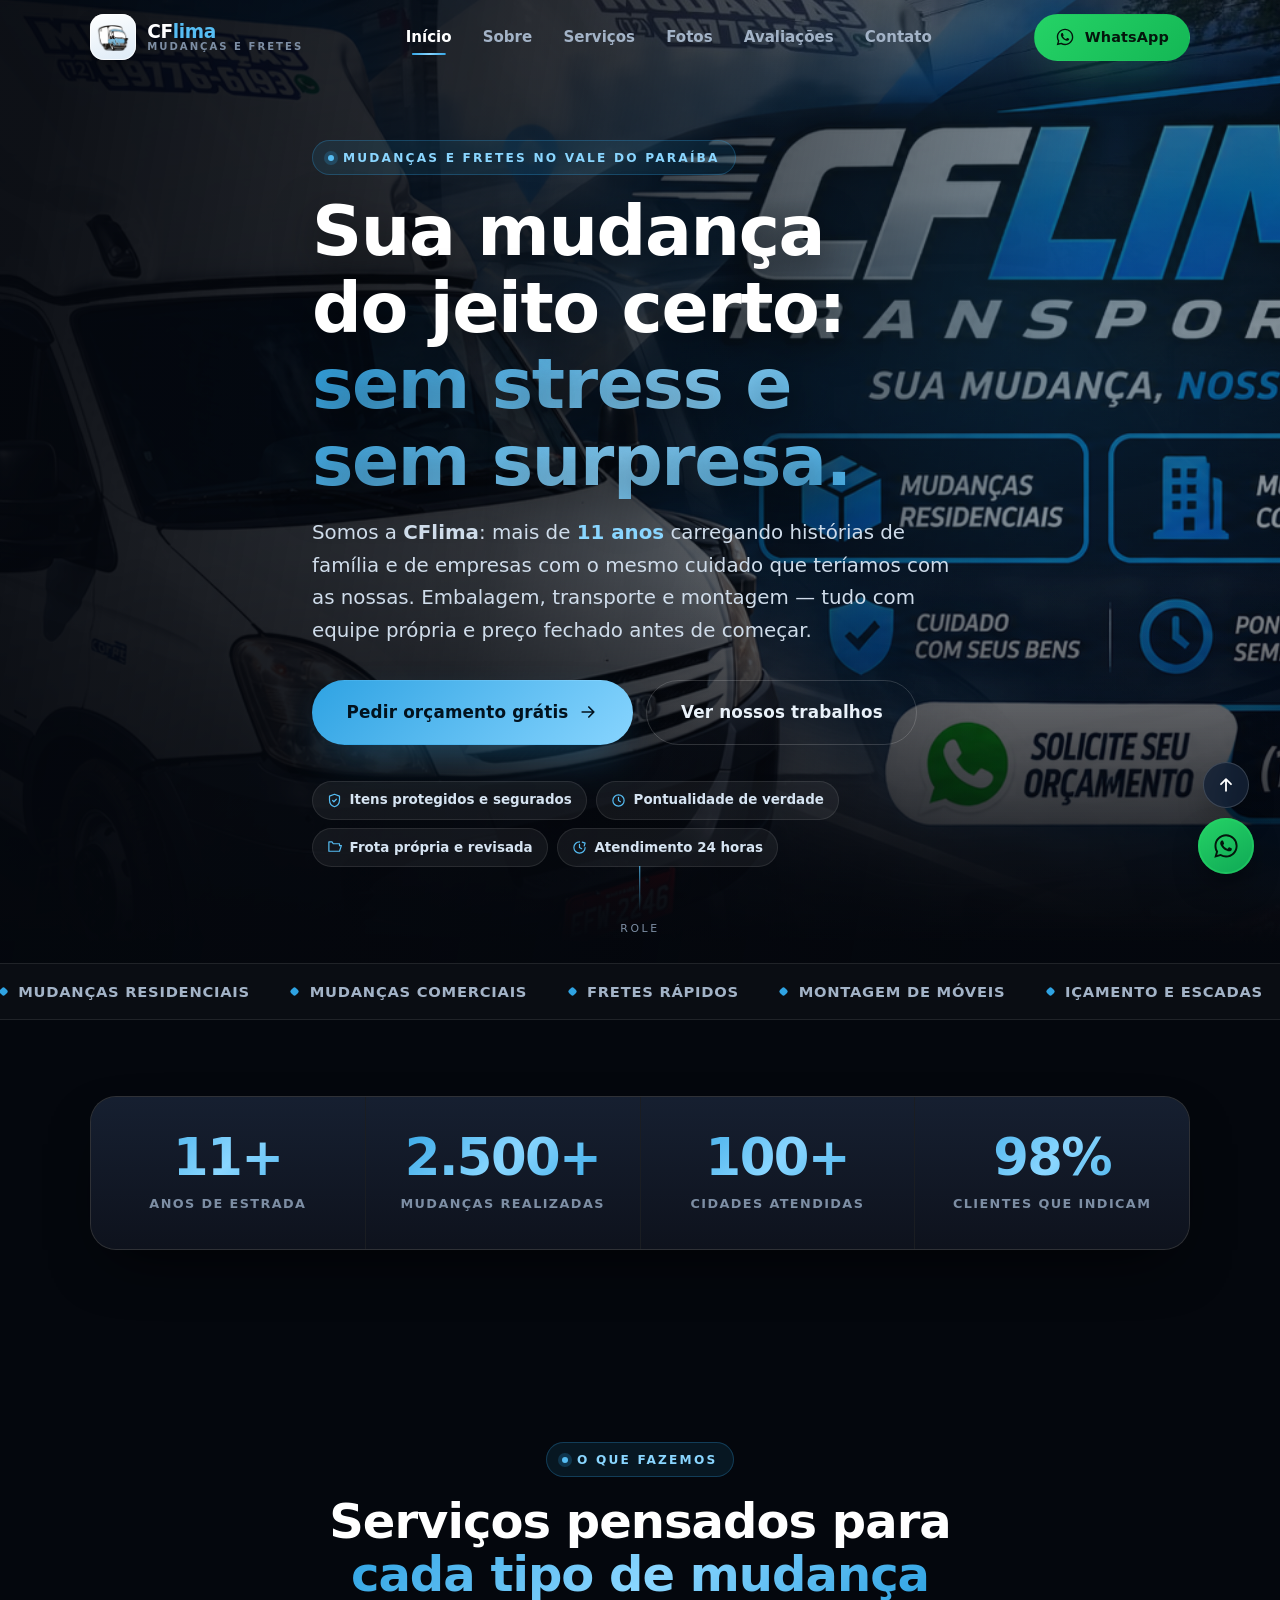
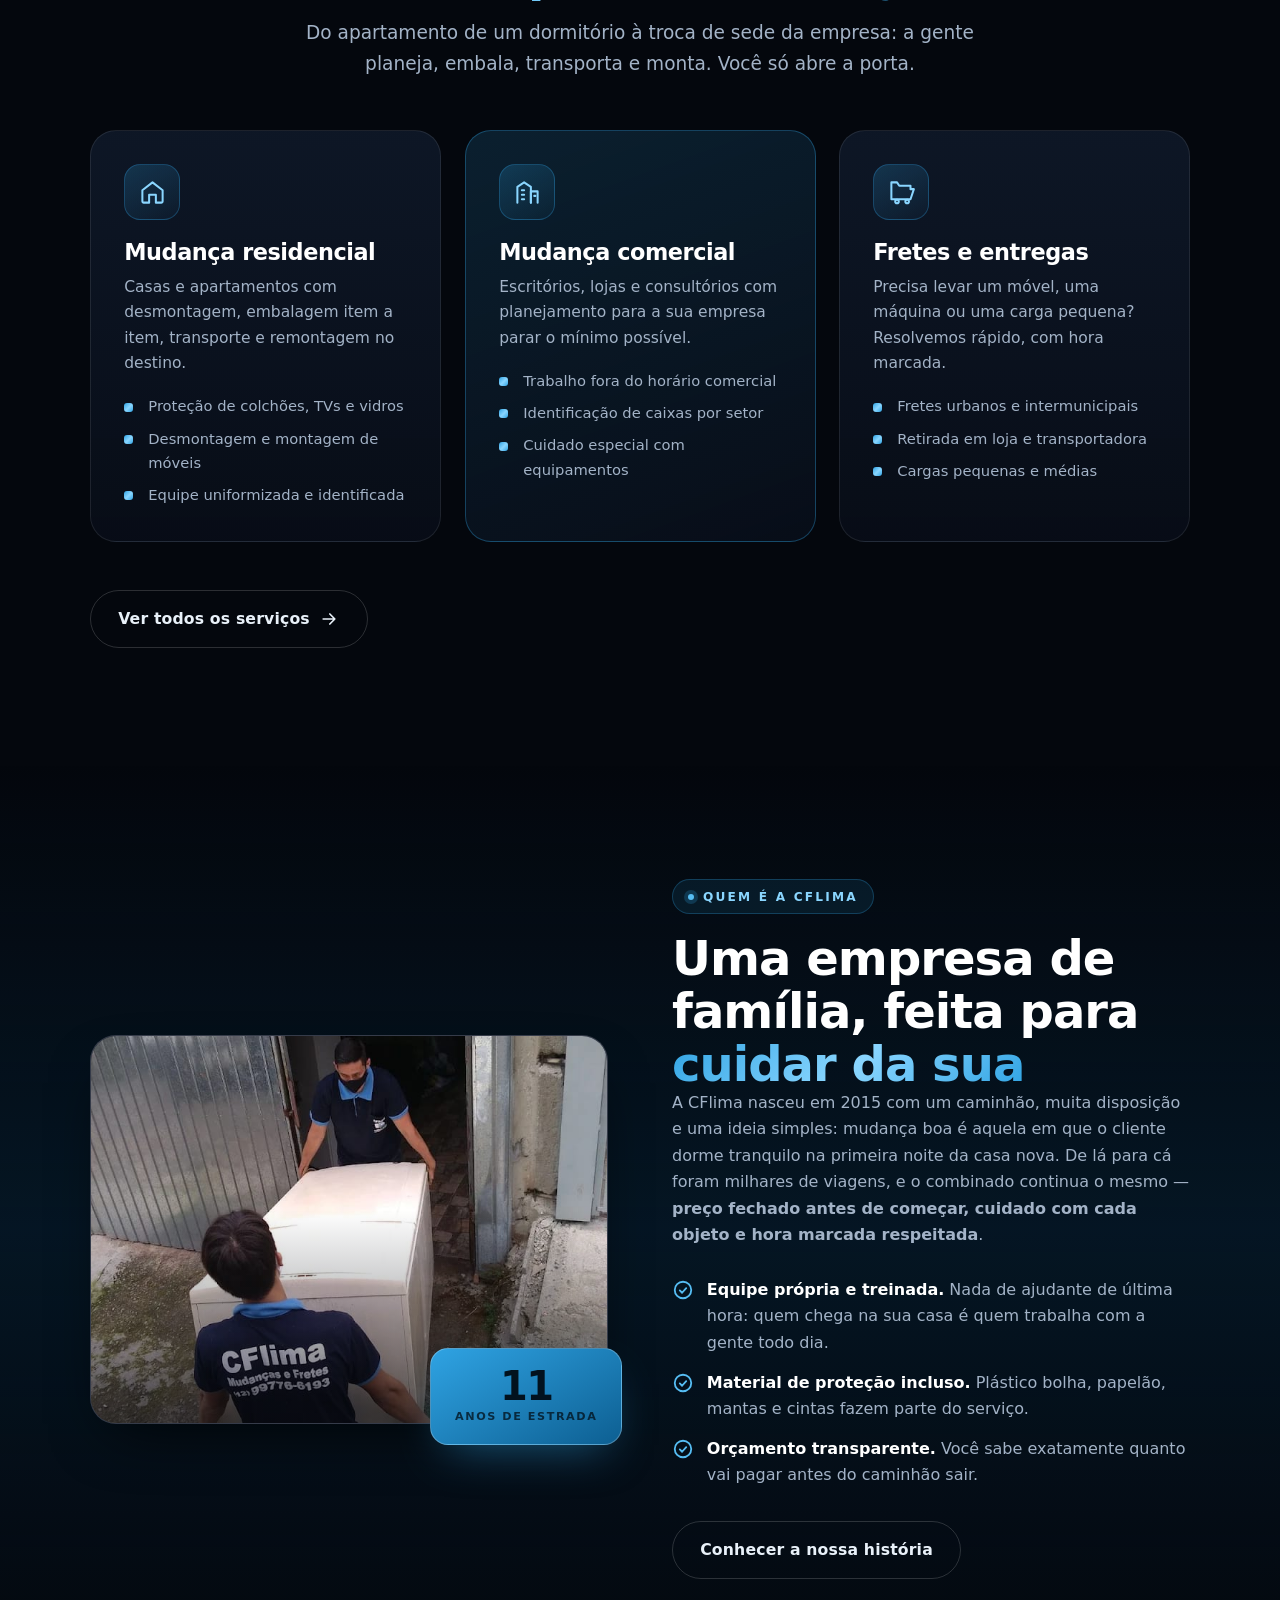
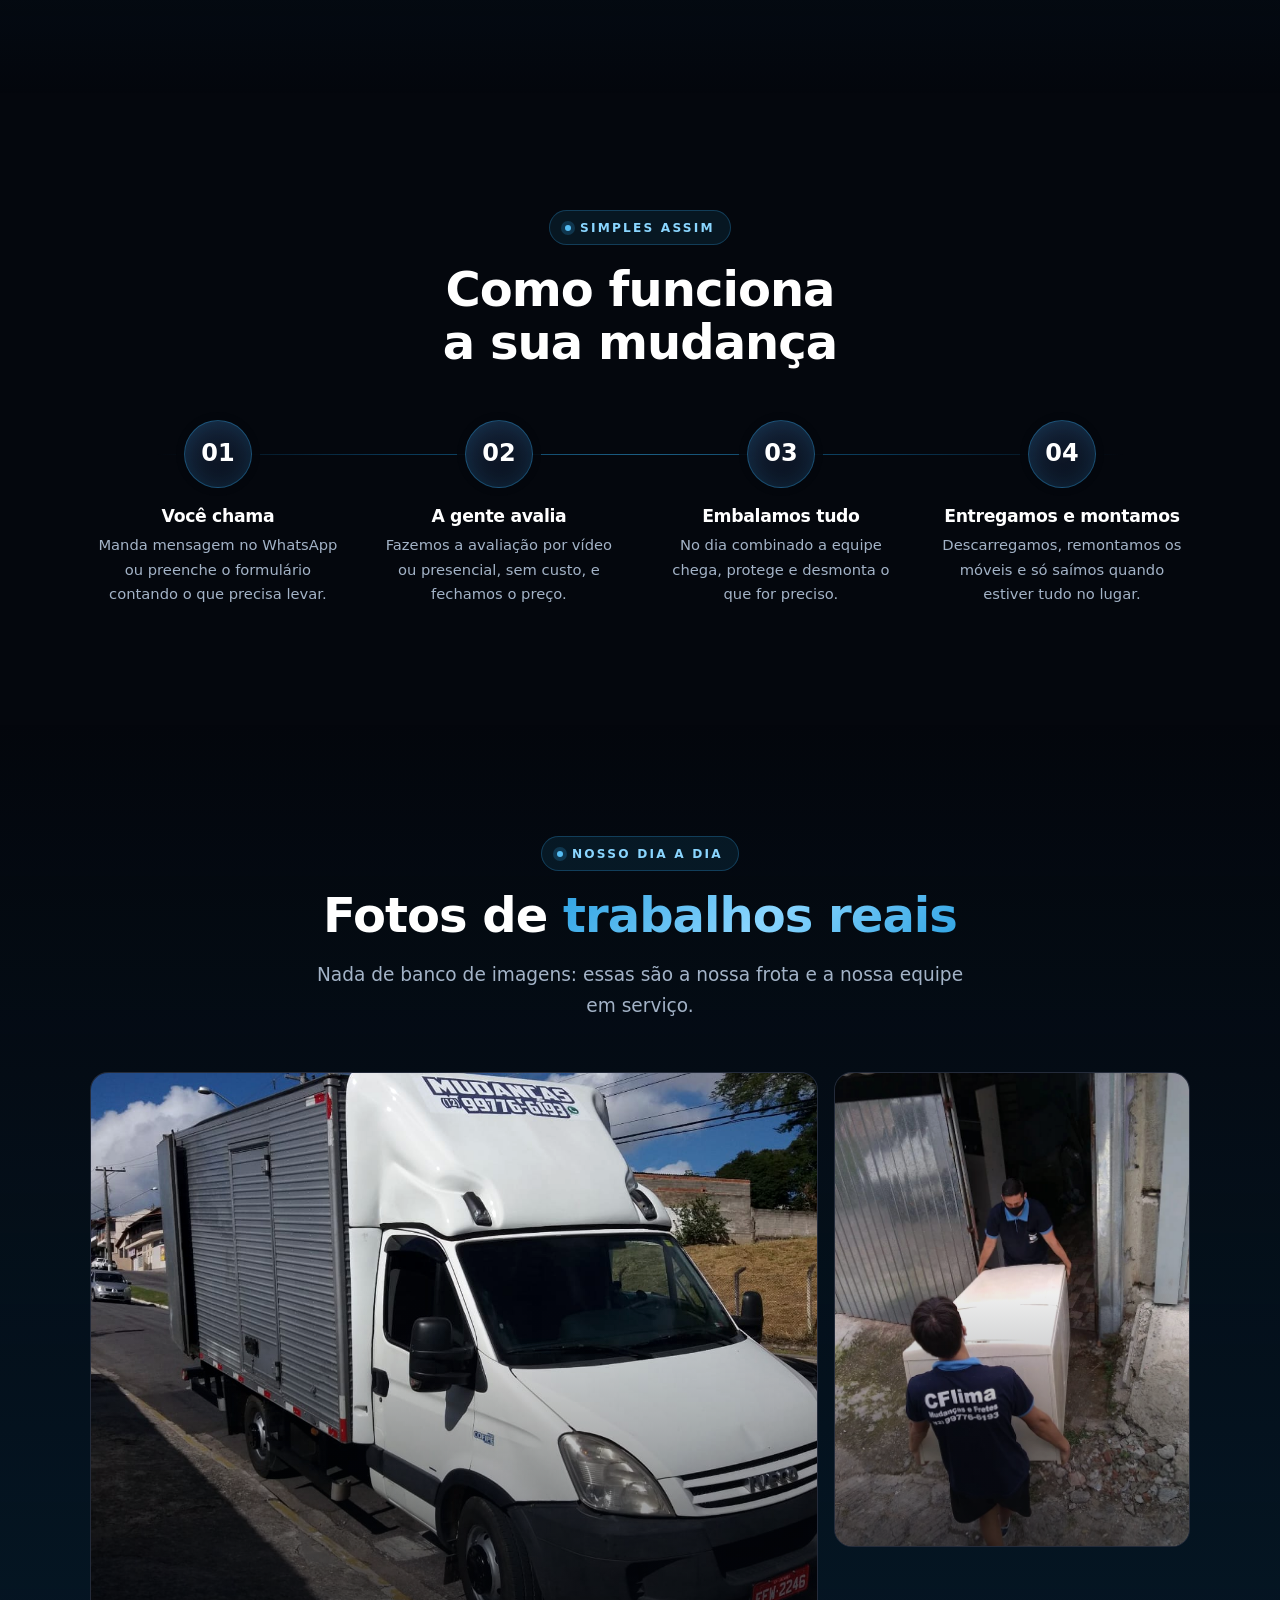
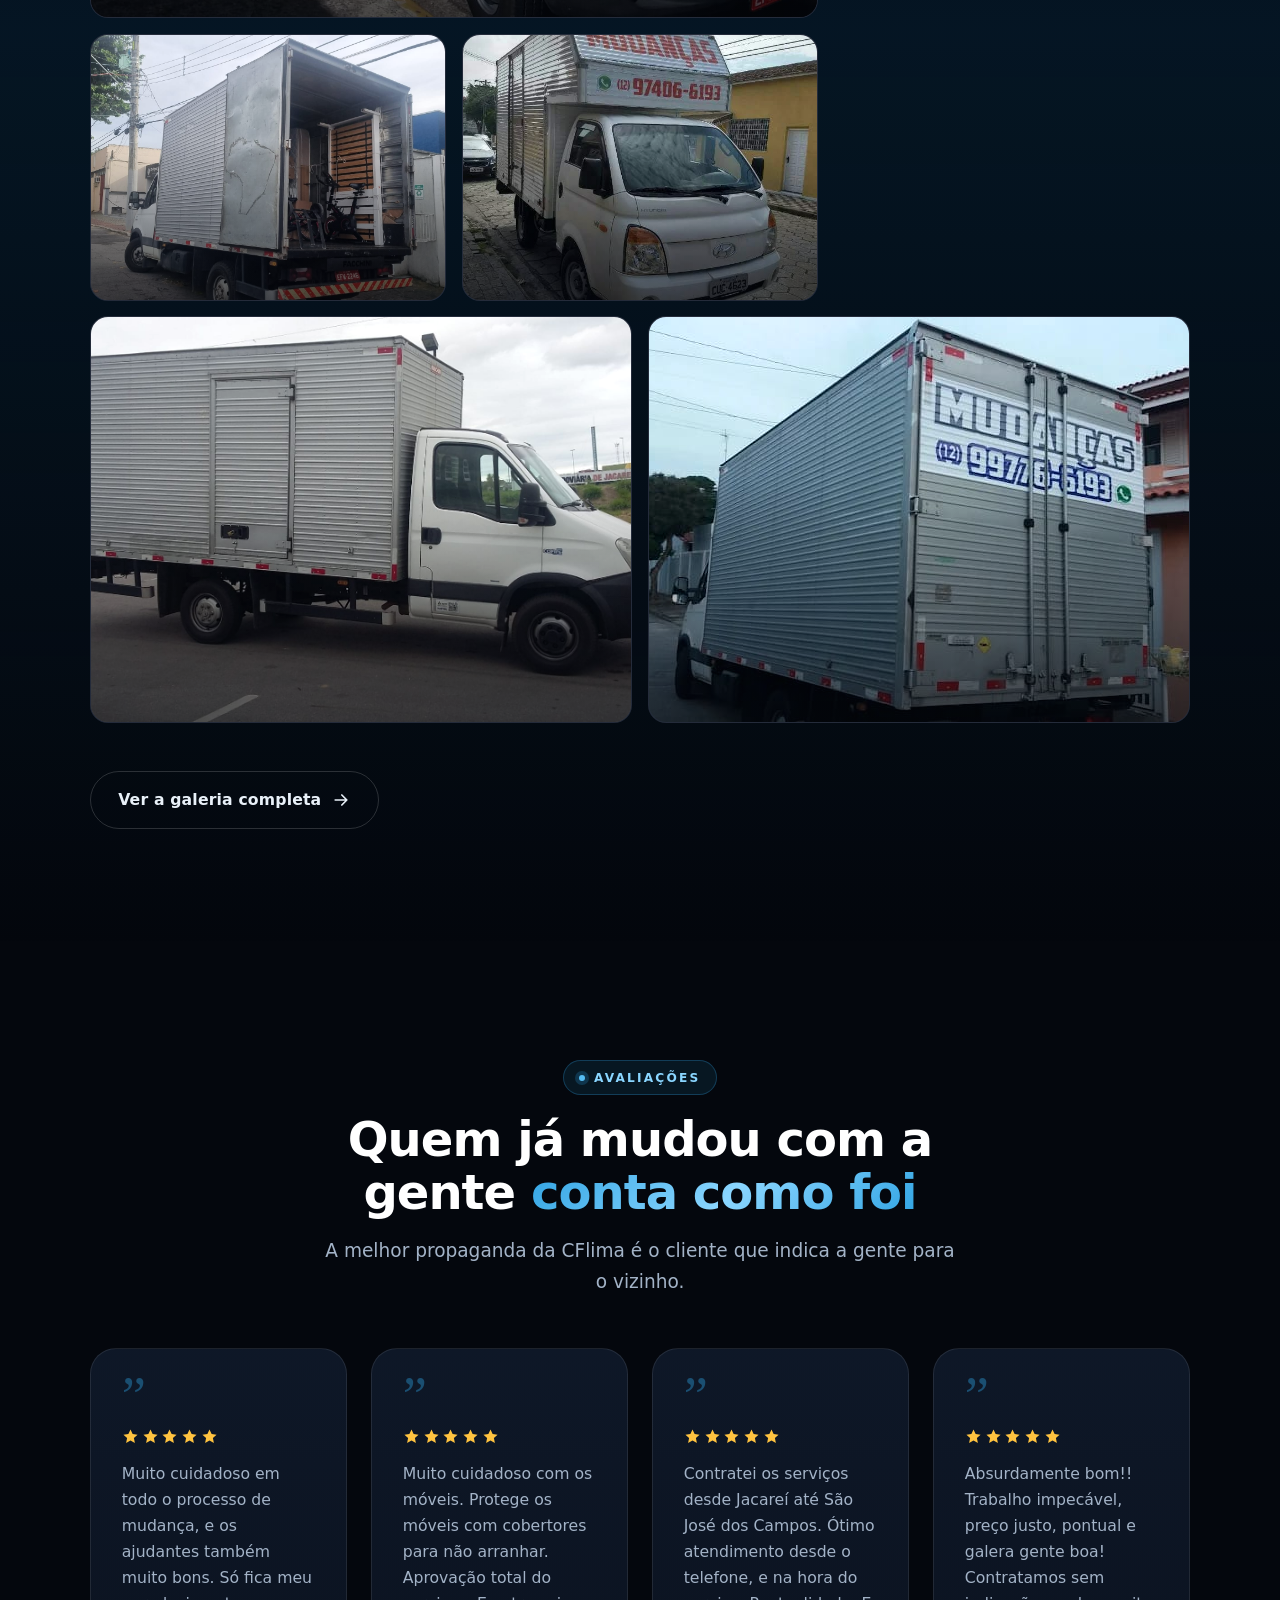
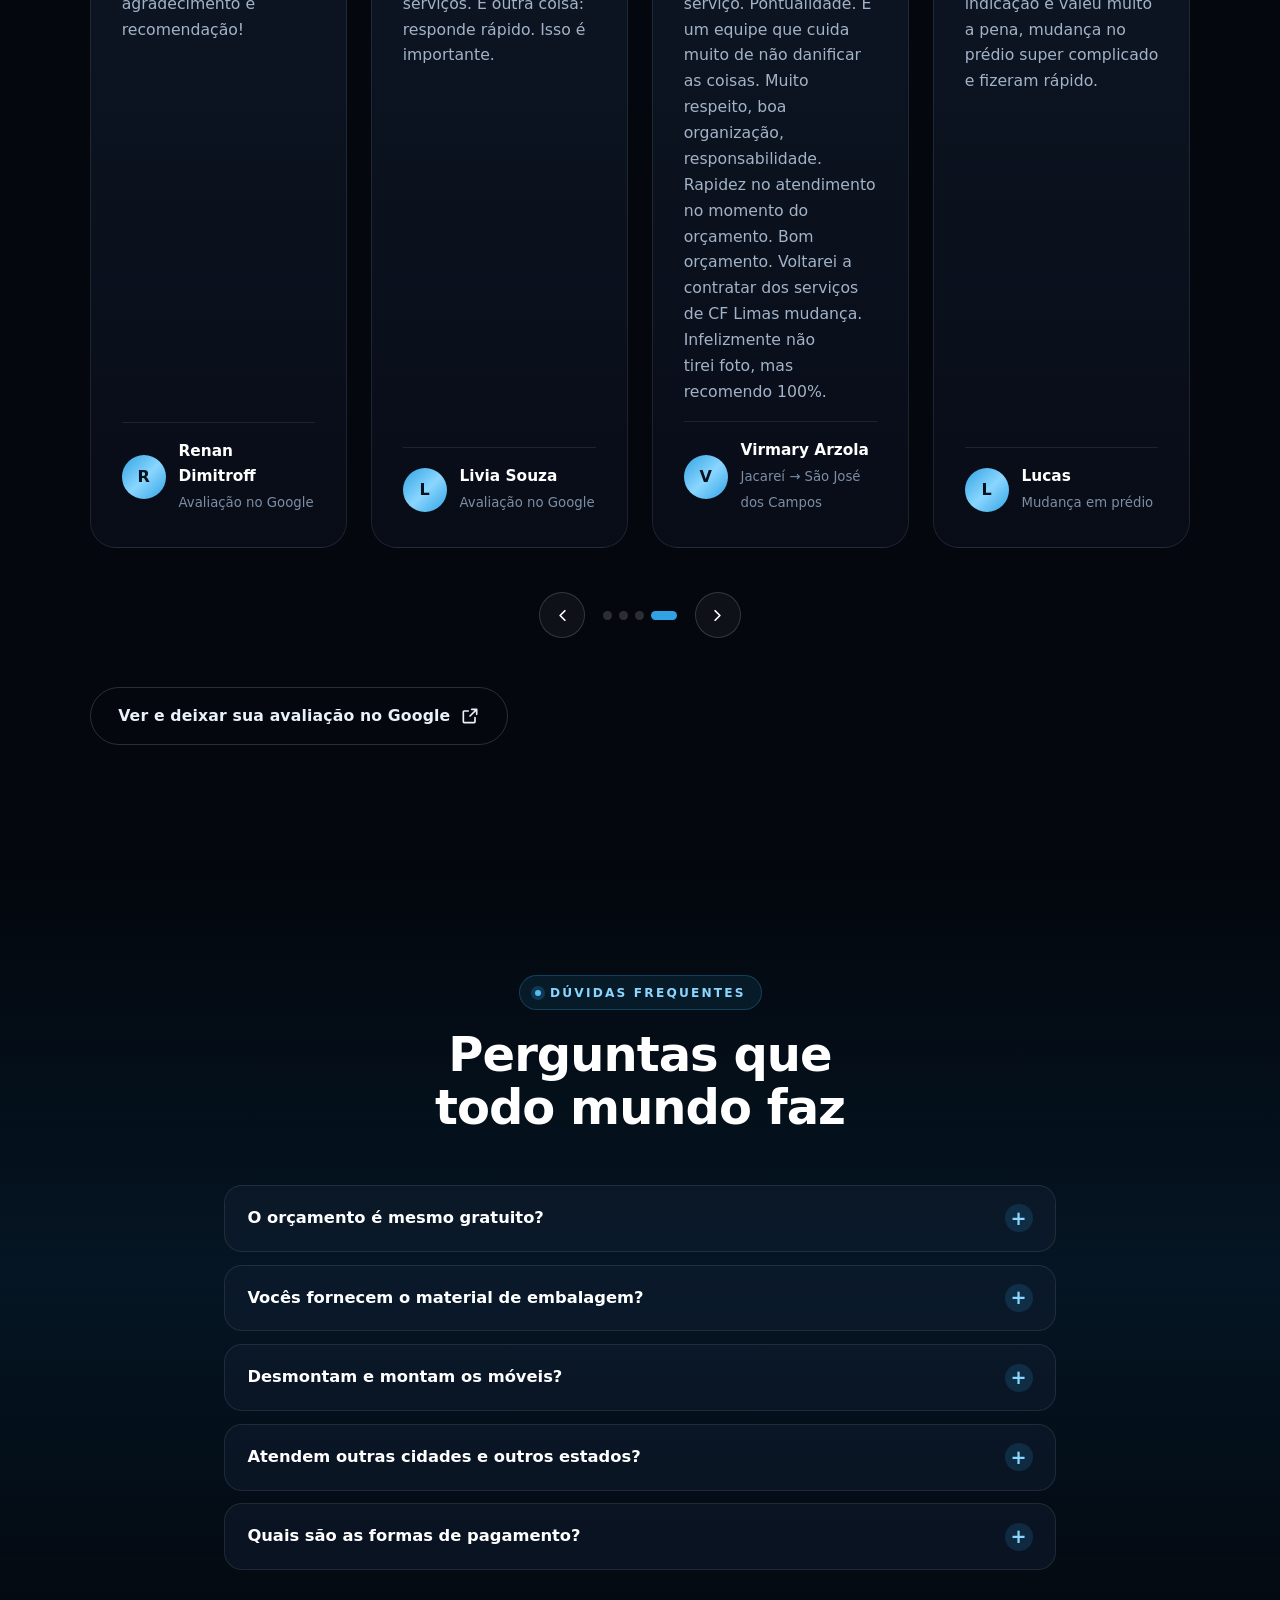
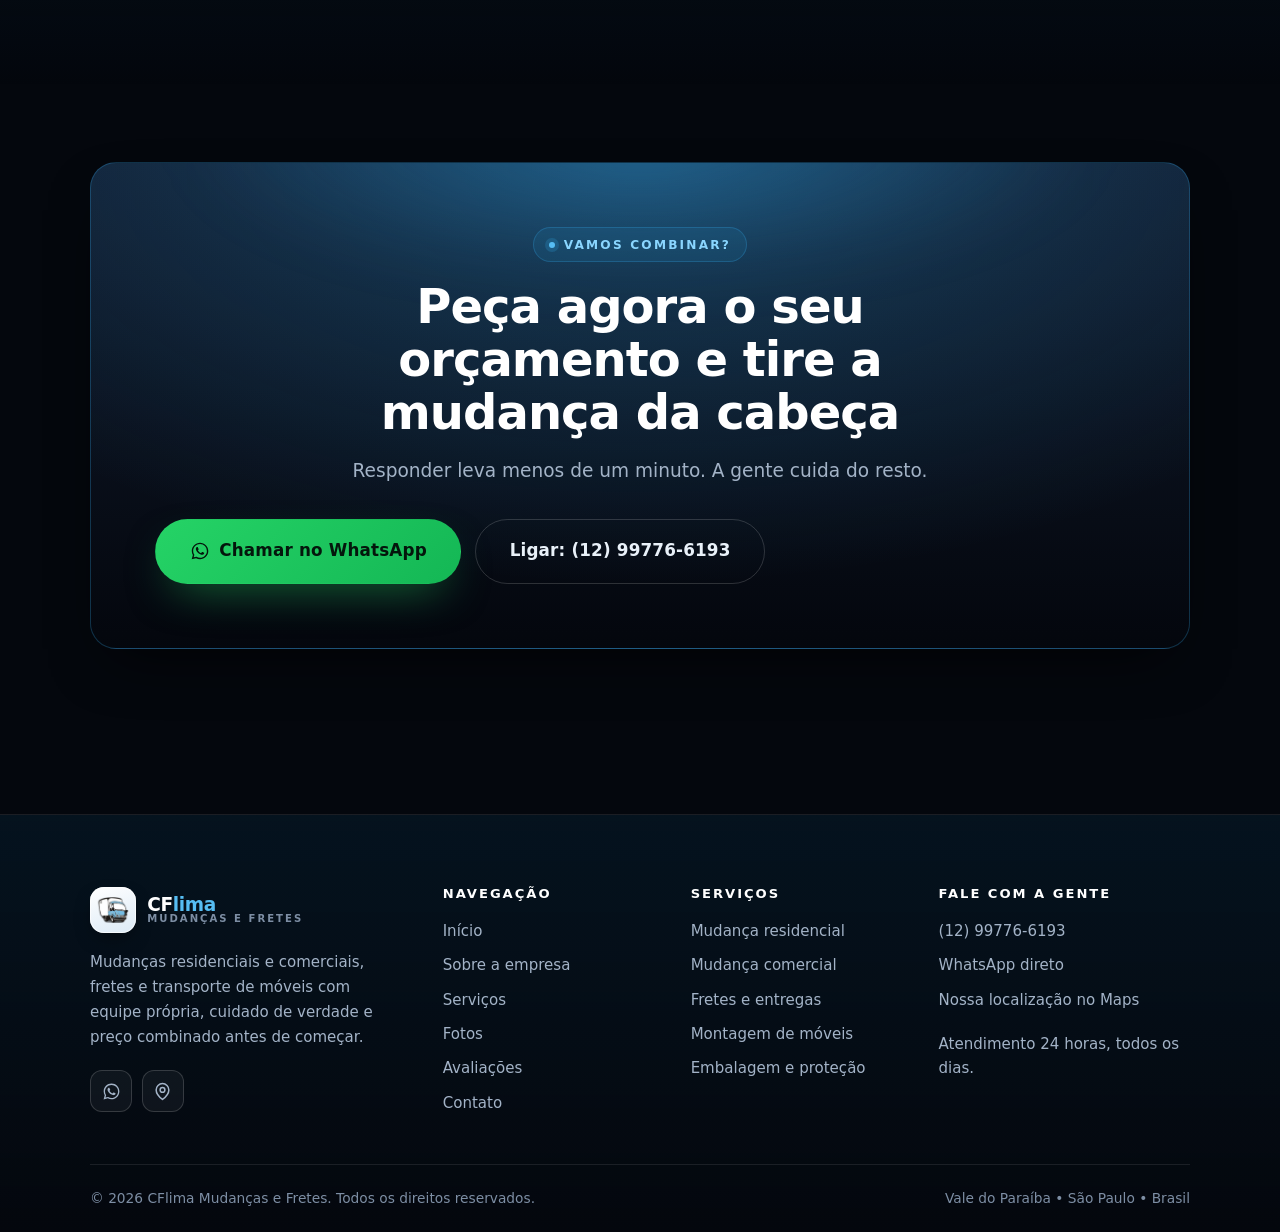
==== commit 8f3b8f24: "Corrige favicon e banner e reescreve o README - Renomeia ico.ico para favicon.ico, nome que as págin" ====
--- a/index.html
+++ b/index.html
@@ -119,7 +119,7 @@
   <main id="conteudo">
 
     <!-- ============================== BANNER ============================ -->
-    <!-- ✏️ BANNER: salve a sua arte como images/banner.jpg (recomendado 1920x1080).
+    <!-- ✏️ BANNER: salve a sua arte como images/banner.png (recomendado 1920x1080).
          Enquanto o arquivo não existir, a foto frente.jpeg aparece no lugar. -->
     <section class="hero">
       <div class="hero__midia" role="img" aria-label="Caminhão da CFlima Mudanças e Fretes pronto para o transporte"></div>
--- a/css/style.css
+++ b/css/style.css
@@ -523,14 +523,14 @@
   isolation: isolate;
 }
 
-/* A imagem do banner fica em images/banner.jpg.
+/* A imagem do banner fica em images/banner.png.
    Se o arquivo ainda não existir, a foto de baixo (frente.jpeg) aparece
    automaticamente como reserva — o site nunca fica sem banner. */
 .hero__midia {
   position: absolute;
   inset: 0;
   z-index: -2;
-  background-image: url("../images/banner.jpg"), url("../images/frente.jpeg");
+  background-image: url("../images/banner.png"), url("../images/frente.jpeg");
   background-size: cover, cover;
   background-position: center, center;
   background-repeat: no-repeat, no-repeat;
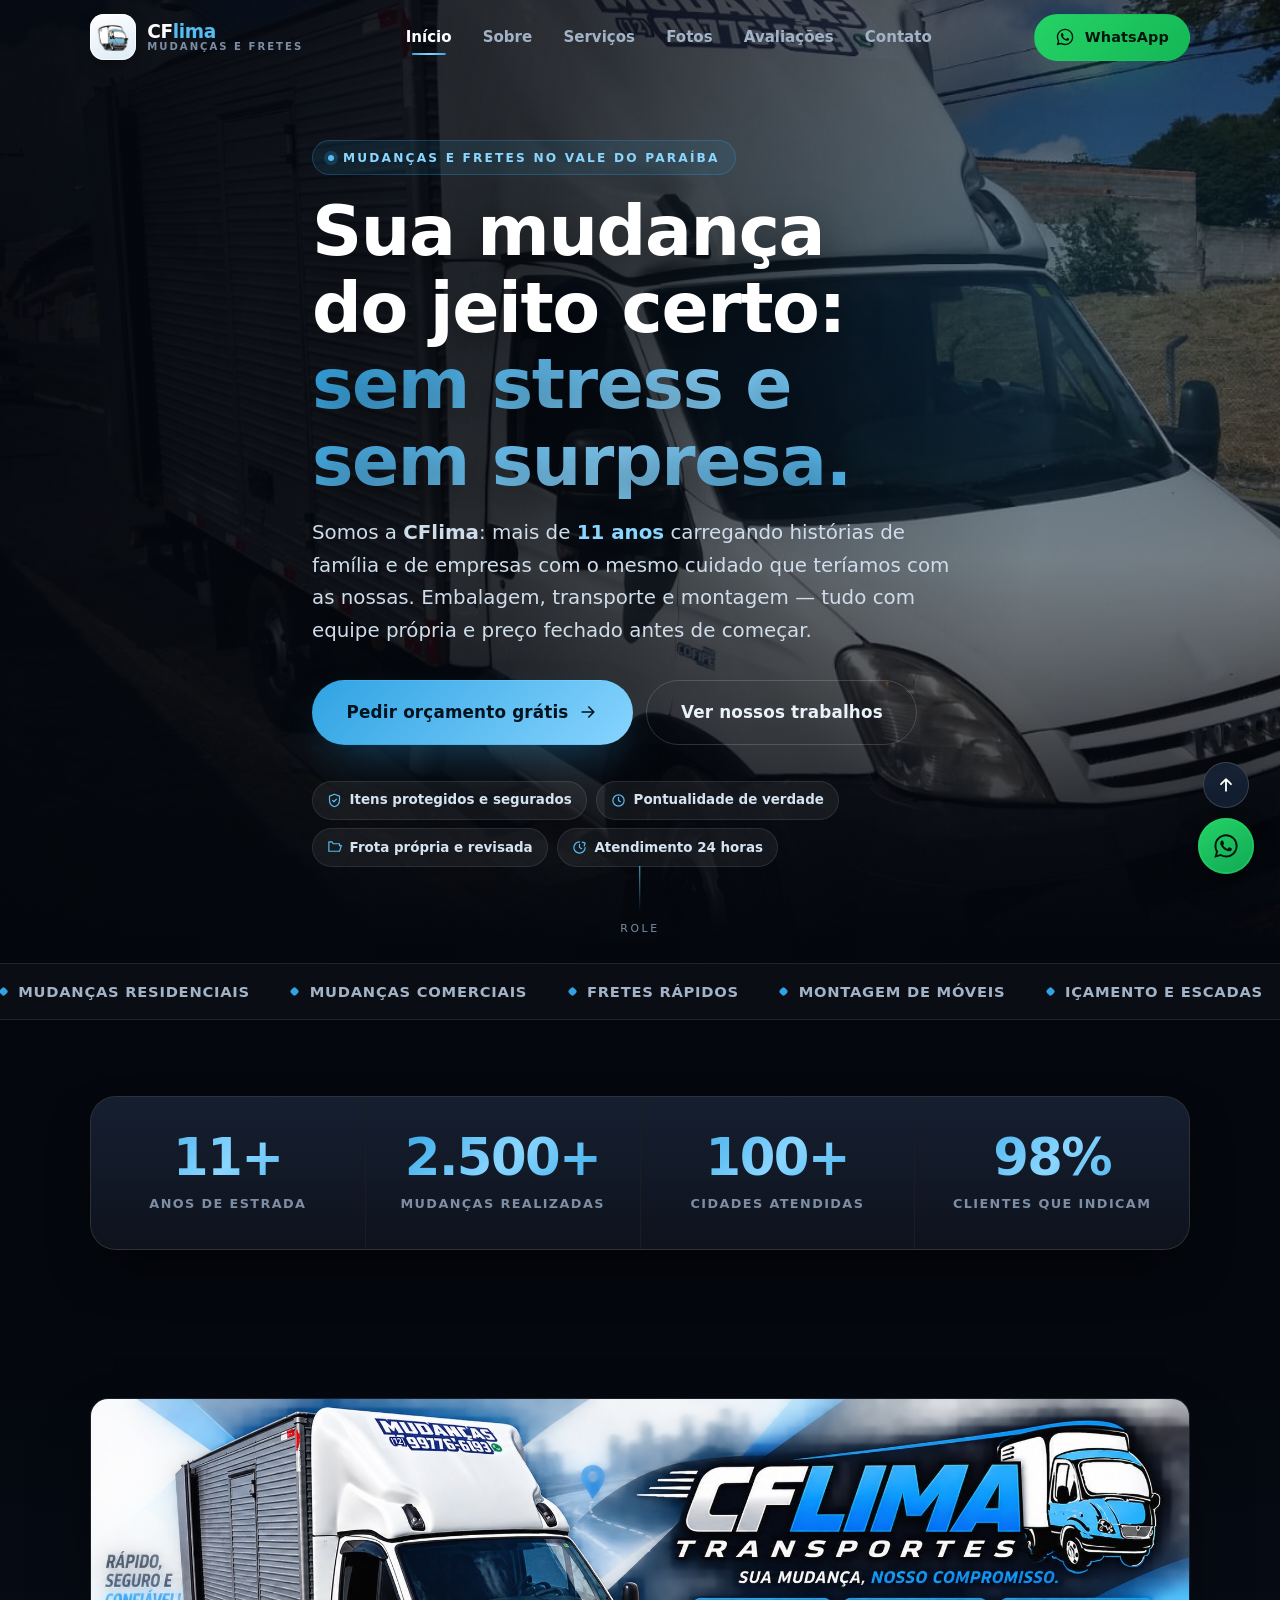
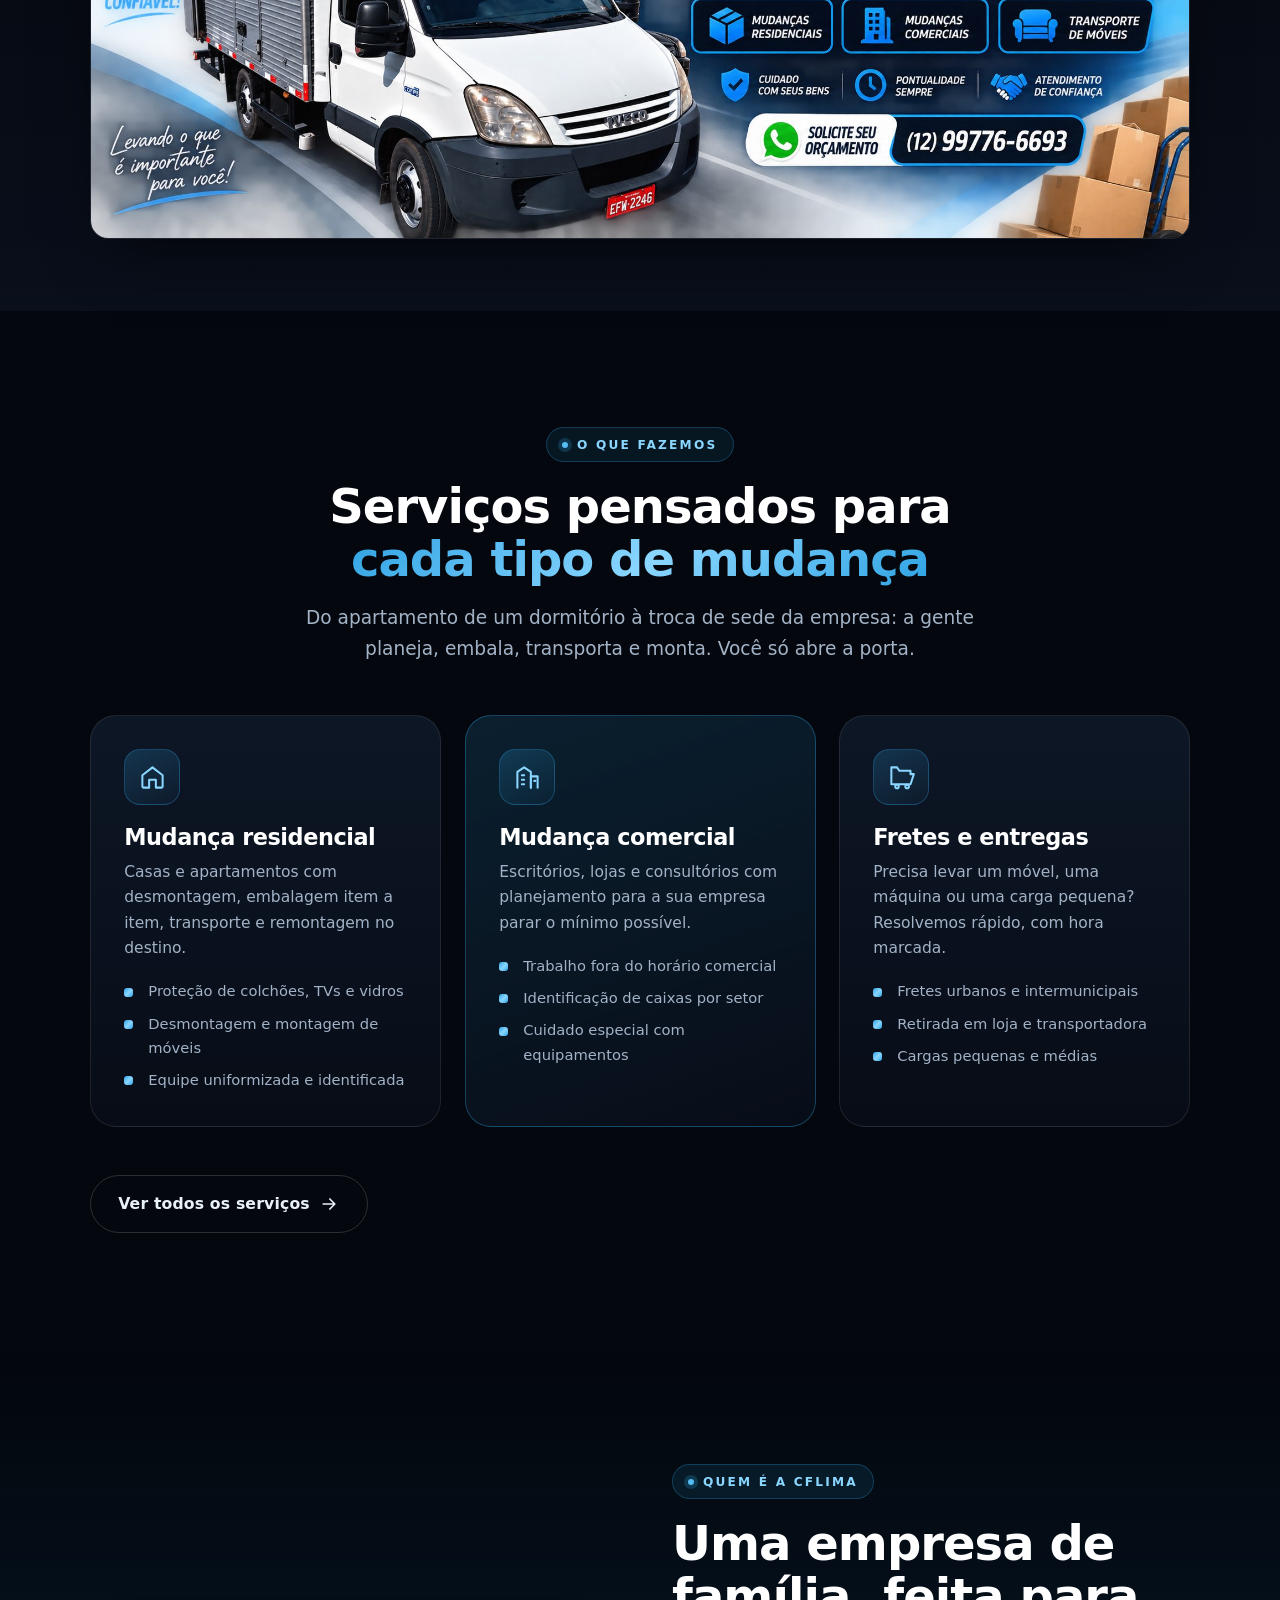
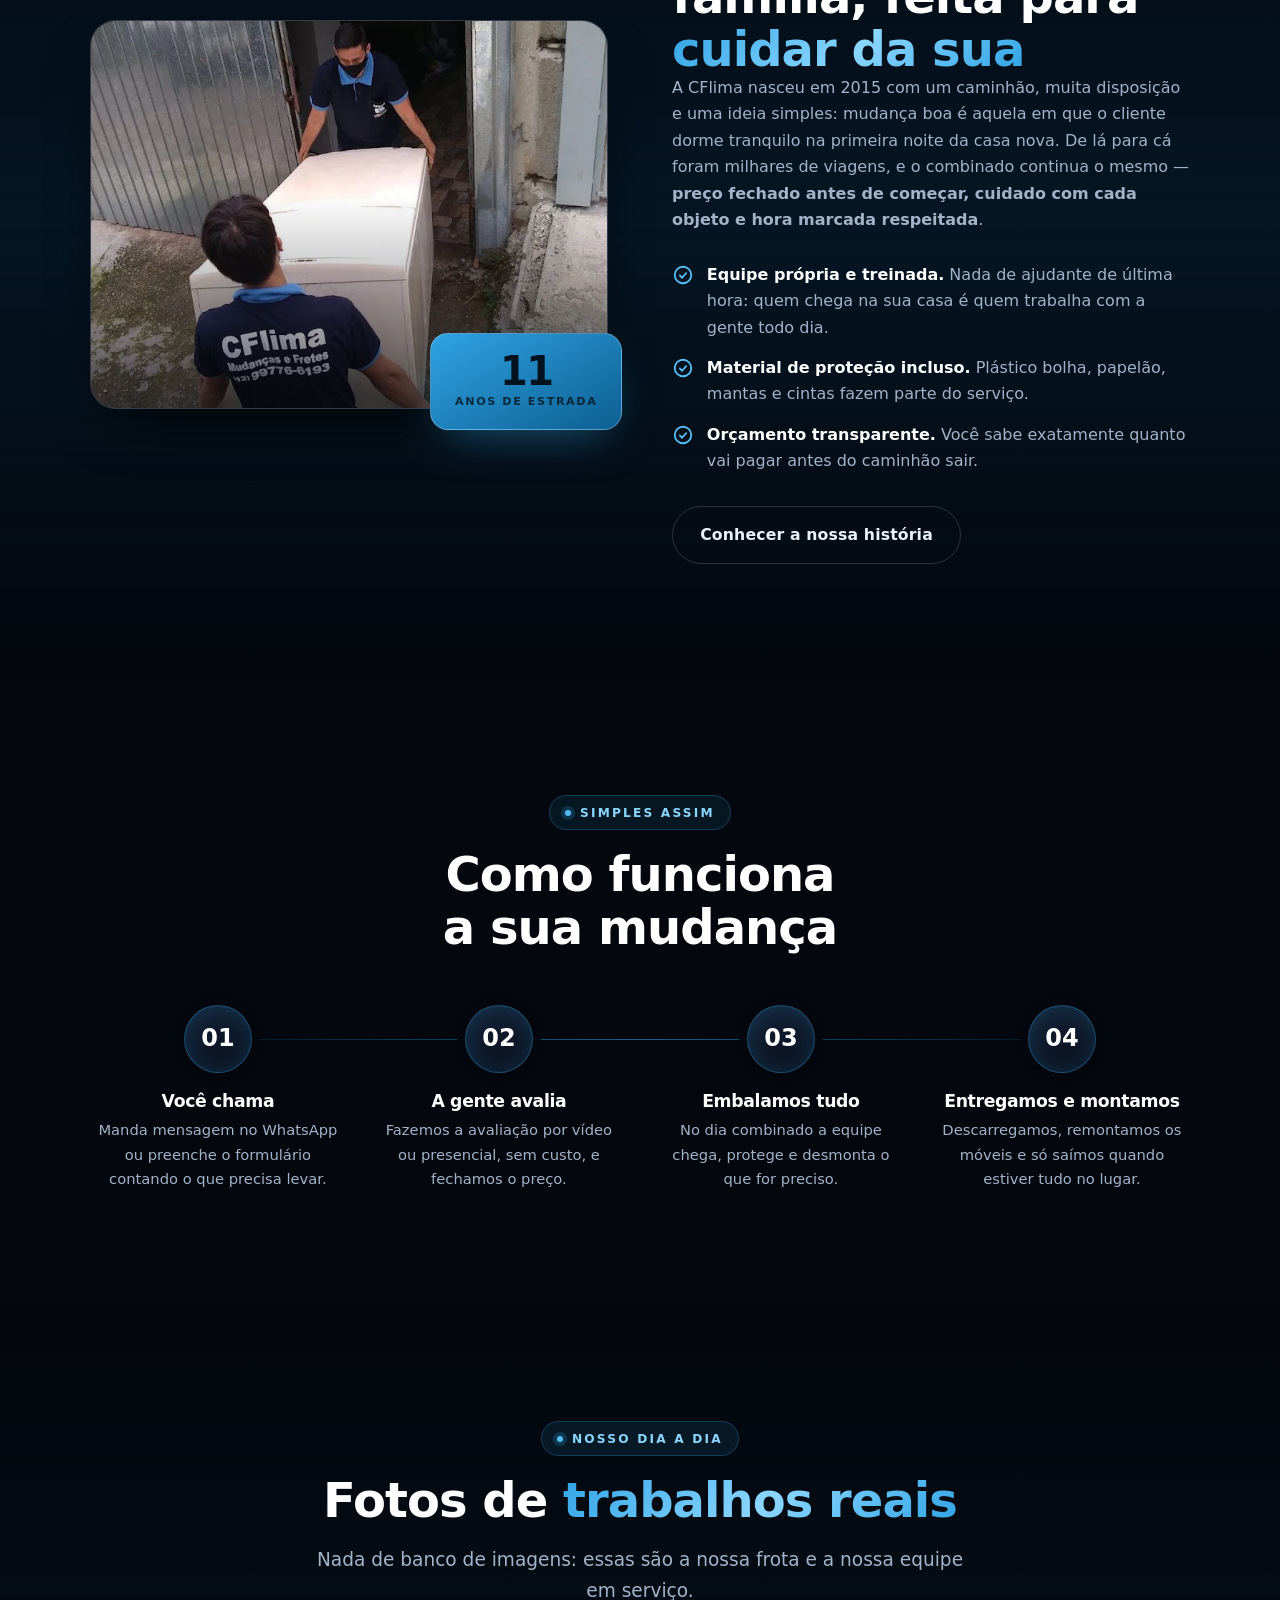
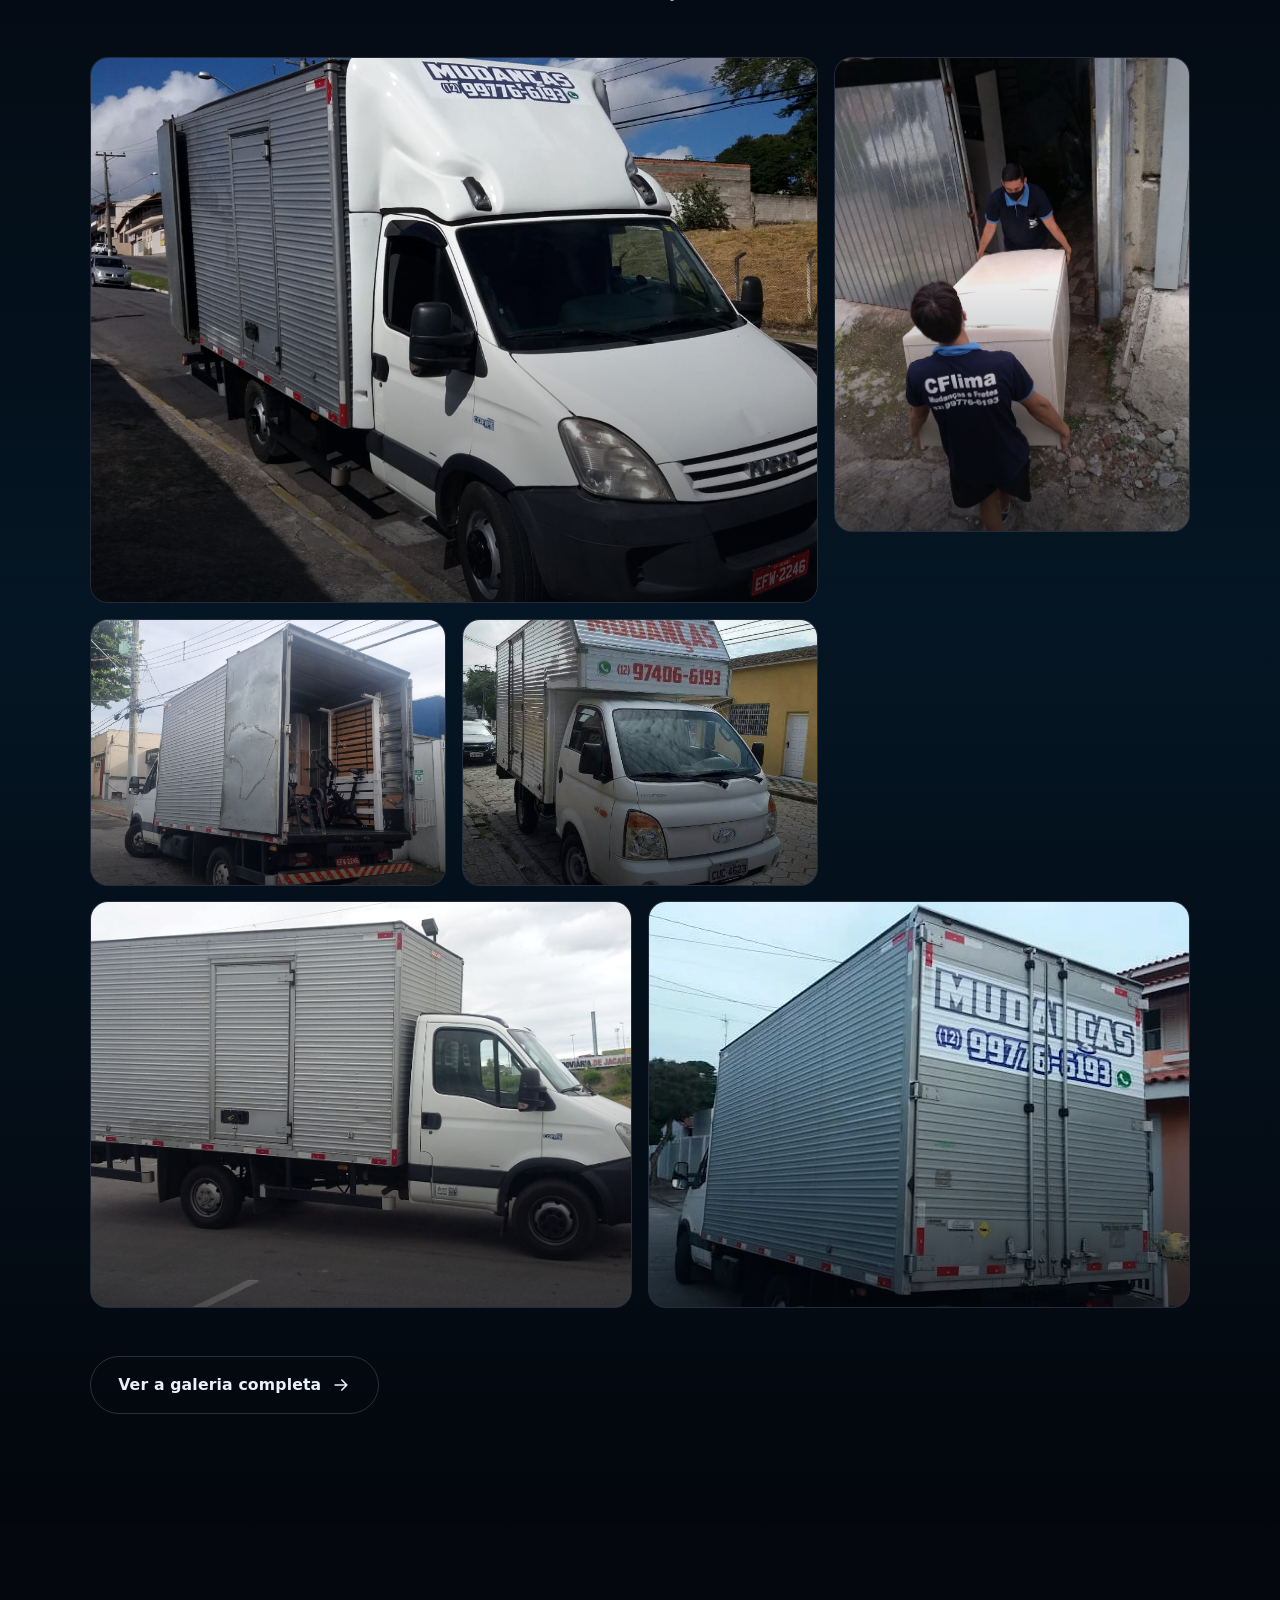
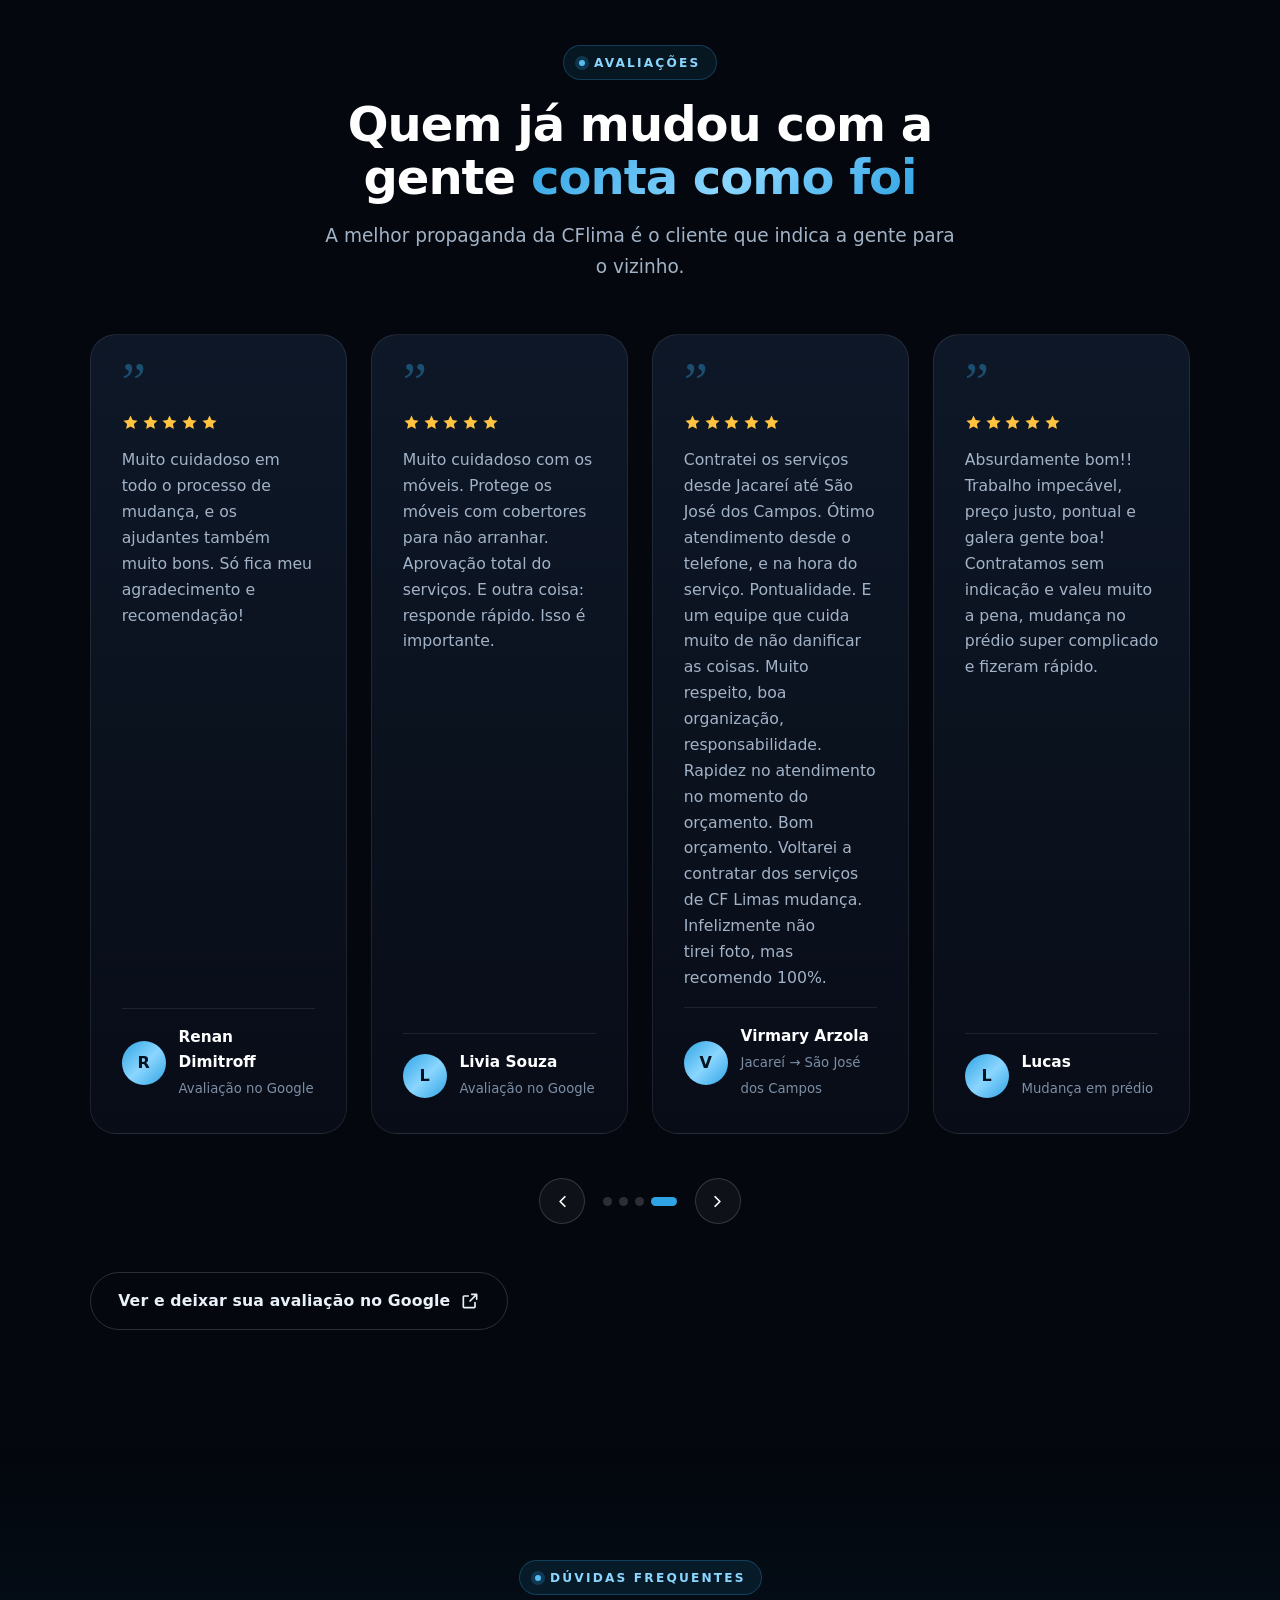
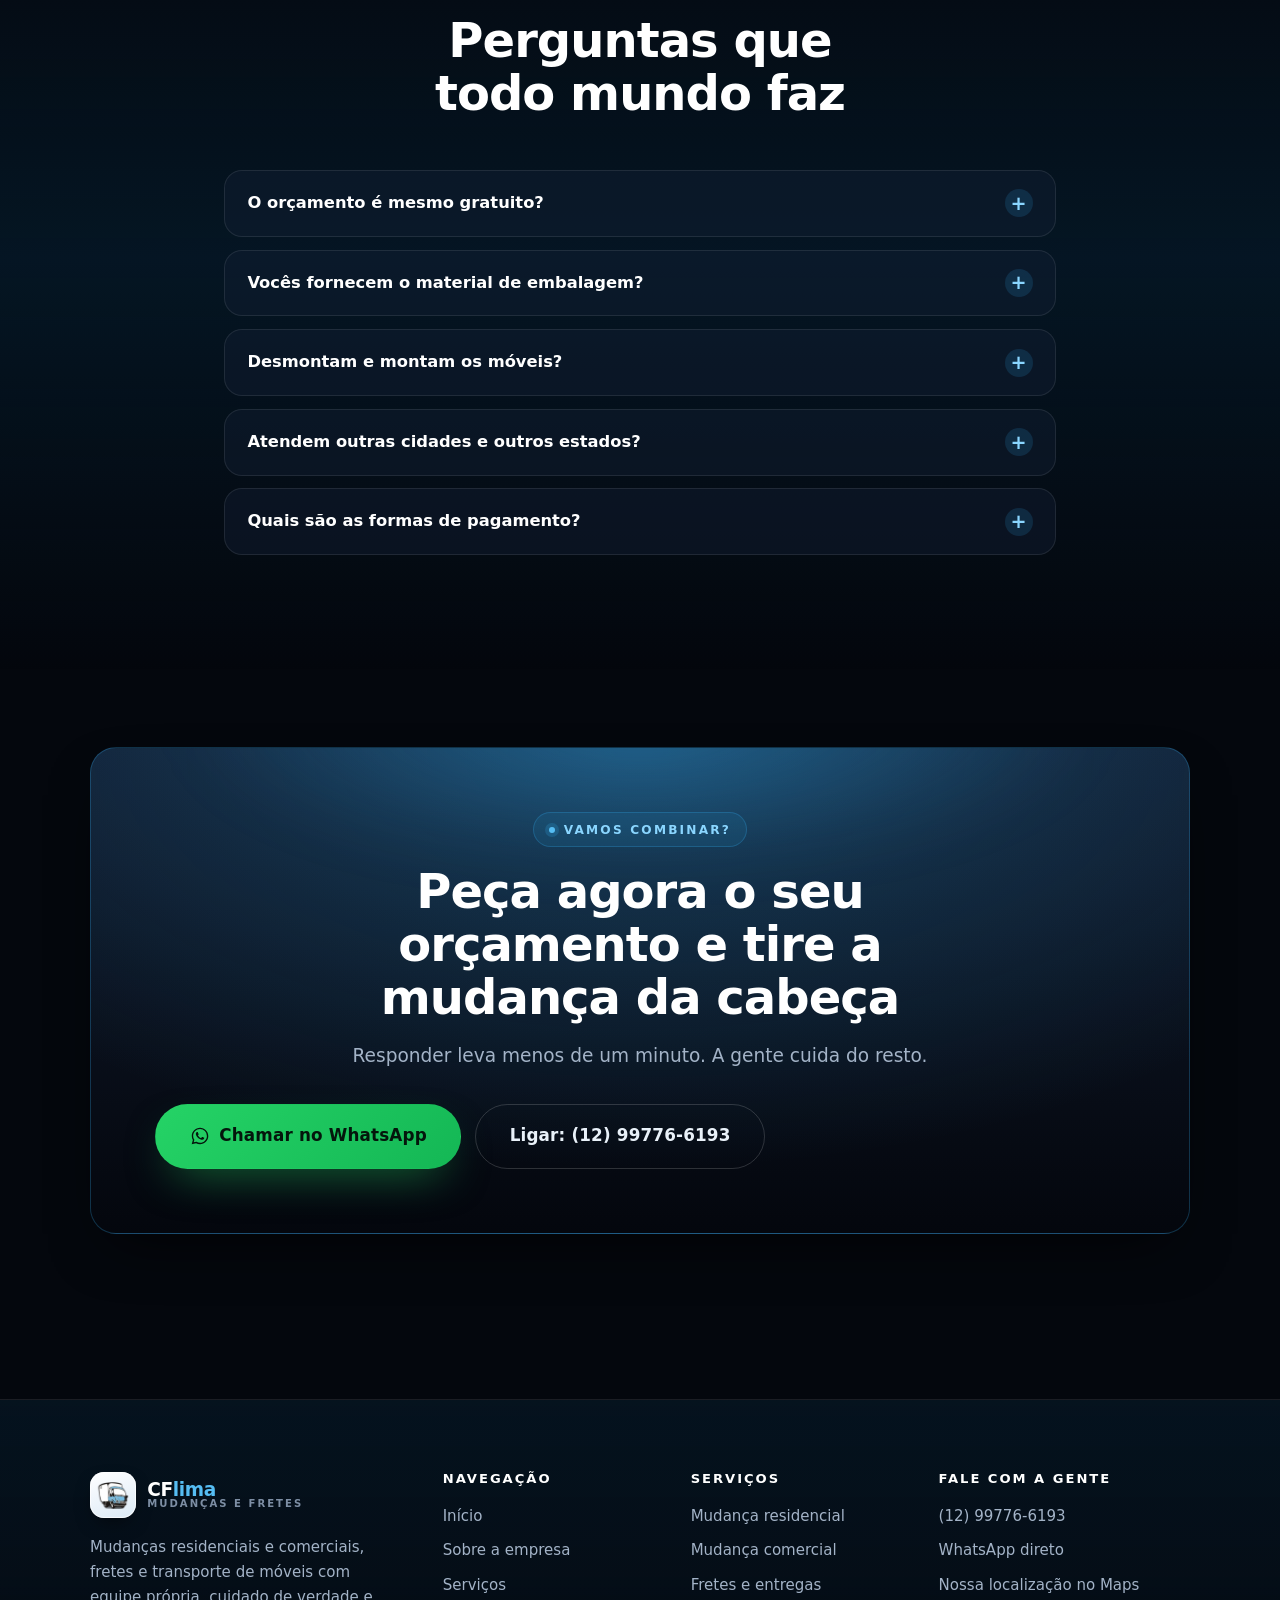
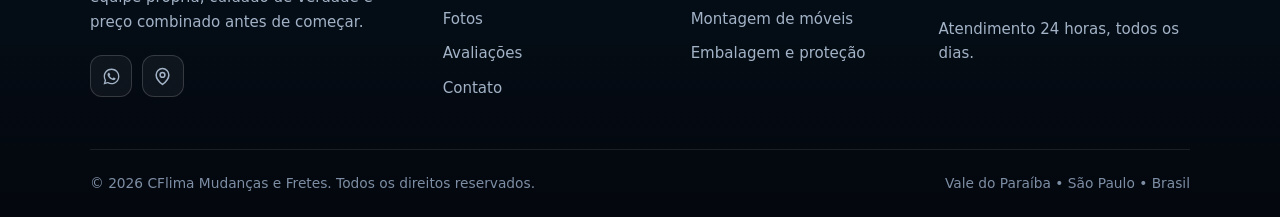
==== commit 44055cfe: "Move a arte do banner para uma faixa propria e otimiza a imagem A arte oficial (1983x793, proporcao " ====
--- a/index.html
+++ b/index.html
@@ -119,8 +119,9 @@
   <main id="conteudo">
 
     <!-- ============================== BANNER ============================ -->
-    <!-- ✏️ BANNER: salve a sua arte como images/banner.png (recomendado 1920x1080).
-         Enquanto o arquivo não existir, a foto frente.jpeg aparece no lugar. -->
+    <!-- ✏️ O fundo daqui é uma FOTO (images/frente.jpeg), definida no CSS em
+         .hero__midia. Ela é cortada e escurecida, então não use aqui uma arte
+         com texto — a arte oficial da CFlima está inteira na faixa-marca. -->
     <section class="hero">
       <div class="hero__midia" role="img" aria-label="Caminhão da CFlima Mudanças e Fretes pronto para o transporte"></div>
       <div class="hero__veu"></div>
@@ -216,6 +217,25 @@
             <div class="numero__valor" data-contador="98" data-sufixo="%">98%</div>
             <div class="numero__rotulo">Clientes que indicam</div>
           </div>
+        </div>
+      </div>
+    </section>
+
+    <!-- ========================= FAIXA DA MARCA ========================= -->
+    <!-- A arte oficial da CFlima, inteira e sem corte. Se um dia trocar a arte,
+         atualize também os atributos width/height com o tamanho real da nova
+         imagem (evita que o layout "pule" enquanto ela carrega). -->
+    <section class="faixa-marca">
+      <div class="container">
+        <div class="faixa-marca__quadro reveal">
+          <img
+            class="faixa-marca__img"
+            src="images/banner.jpg"
+            width="1983"
+            height="793"
+            loading="lazy"
+            decoding="async"
+            alt="CF.Lima Transportes — sua mudança, nosso compromisso. Mudanças residenciais, mudanças comerciais e transporte de móveis, com cuidado com seus bens, pontualidade sempre e atendimento de confiança. Solicite seu orçamento pelo WhatsApp (12) 99776-6693.">
         </div>
       </div>
     </section>
--- a/css/style.css
+++ b/css/style.css
@@ -11,6 +11,7 @@
    05. Cabeçalho / navegação
    06. Hero (banner)
    07. Faixa deslizante (marquee)
+   07-B. Faixa da marca (arte oficial, sem corte)
    08. Números / contadores
    09. Cards de serviços
    10. Blocos divididos (sobre)
@@ -523,17 +524,18 @@
   isolation: isolate;
 }
 
-/* A imagem do banner fica em images/banner.png.
-   Se o arquivo ainda não existir, a foto de baixo (frente.jpeg) aparece
-   automaticamente como reserva — o site nunca fica sem banner. */
+/* O fundo do hero é uma FOTO, não a arte do banner: aqui a imagem é cortada
+   (background-size: cover) e escurecida pelo véu, então precisa ser algo que
+   aguente perder as bordas. A arte pronta da CFlima aparece inteira na
+   faixa-marca, mais abaixo. Para trocar esta foto, use uma da pasta images/. */
 .hero__midia {
   position: absolute;
   inset: 0;
   z-index: -2;
-  background-image: url("../images/banner.png"), url("../images/frente.jpeg");
-  background-size: cover, cover;
-  background-position: center, center;
-  background-repeat: no-repeat, no-repeat;
+  background-image: url("../images/frente.jpeg");
+  background-size: cover;
+  background-position: center;
+  background-repeat: no-repeat;
   transform: scale(1.06);
   animation: zoomLento 26s var(--ease) infinite alternate;
 }
@@ -681,6 +683,27 @@
 @keyframes correr {
   from { transform: translateX(0); }
   to { transform: translateX(-100%); }
+}
+
+/* ==================== 07-B. FAIXA DA MARCA (ARTE OFICIAL) =============== */
+/* Aqui a arte pronta da CFlima aparece INTEIRA: sem corte, sem véu por cima
+   e na proporção original (1983x793). É por isso que ela não serve de fundo
+   para o hero — lá a imagem é cortada e escurecida. Ver seção 06. */
+.faixa-marca {
+  padding-block: clamp(2.5rem, 6vw, 4.5rem);
+  background: var(--grad-escuro);
+}
+.faixa-marca__quadro {
+  border: 1px solid var(--line);
+  border-radius: var(--r-md);
+  overflow: hidden;
+  box-shadow: var(--sombra);
+  line-height: 0;
+}
+.faixa-marca__img {
+  display: block;
+  width: 100%;
+  height: auto;
 }
 
 /* ========================= 08. NÚMEROS / CONTADORES ===================== */
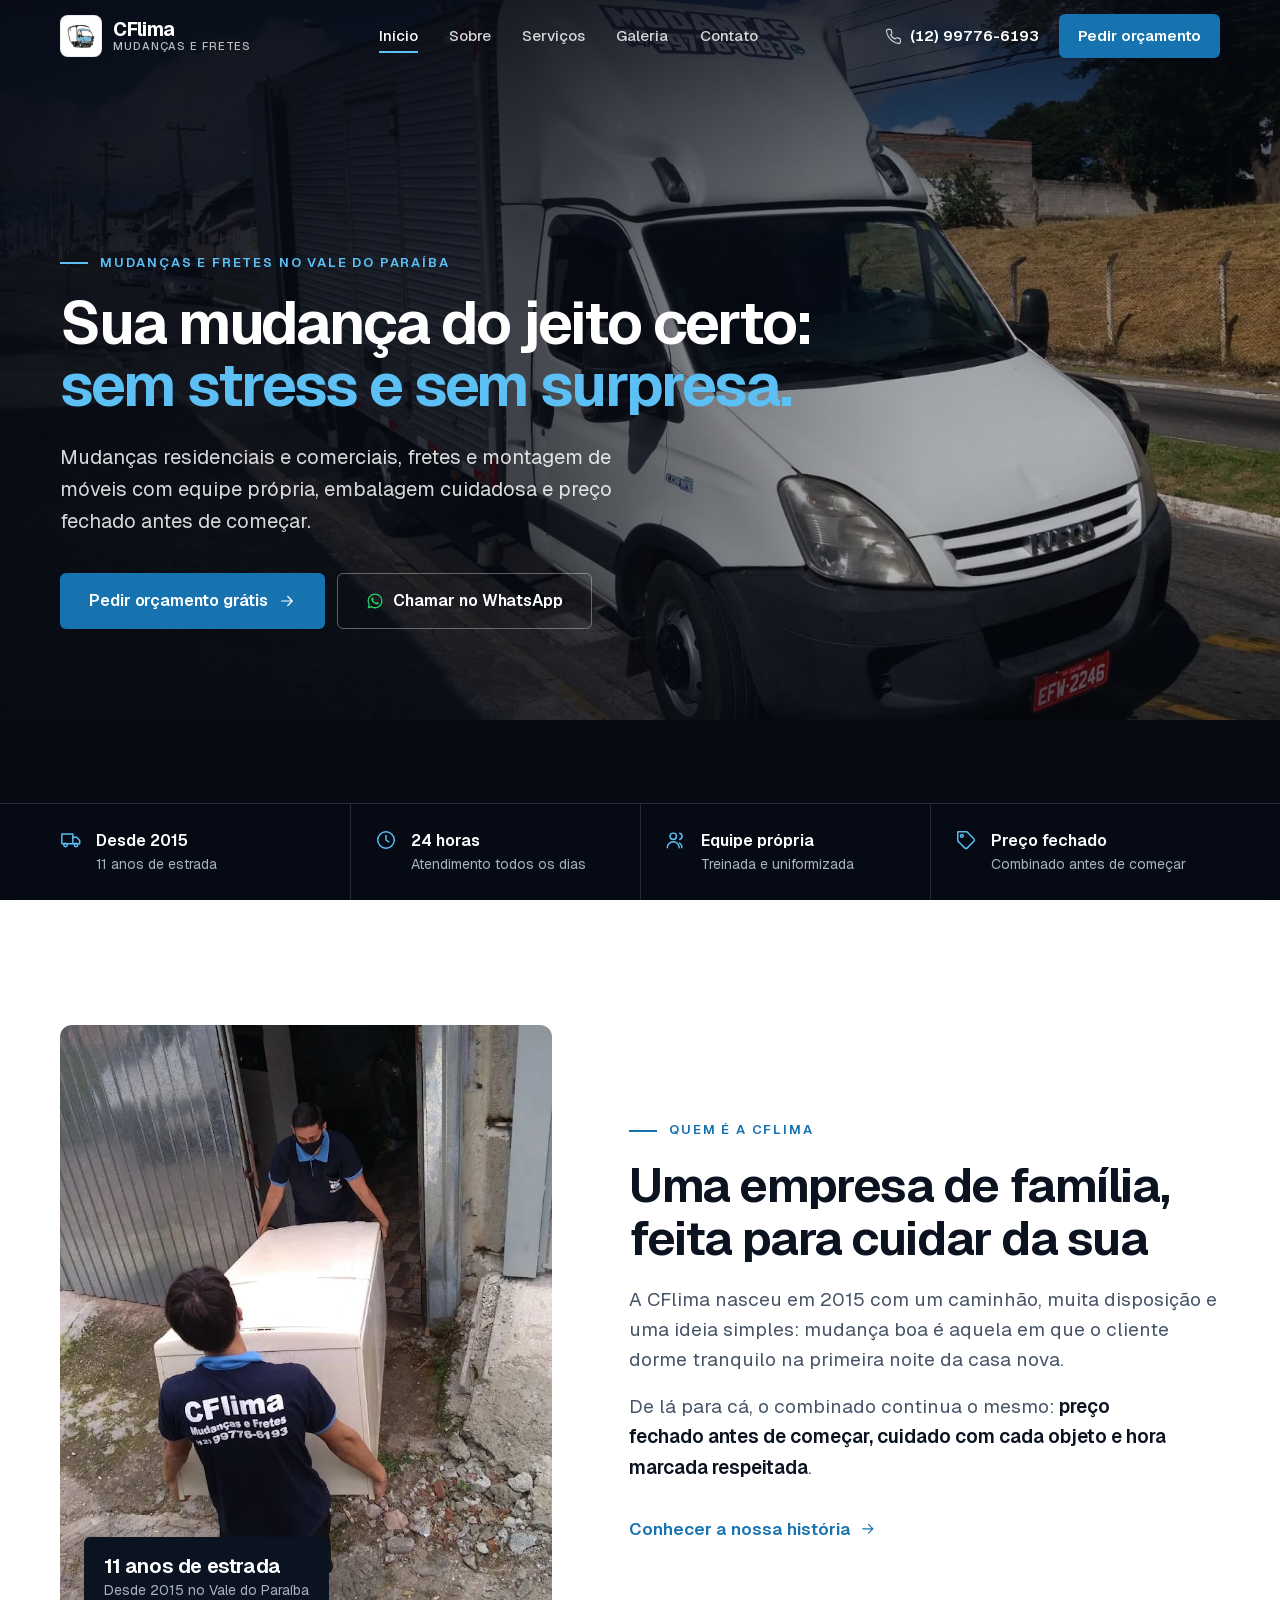
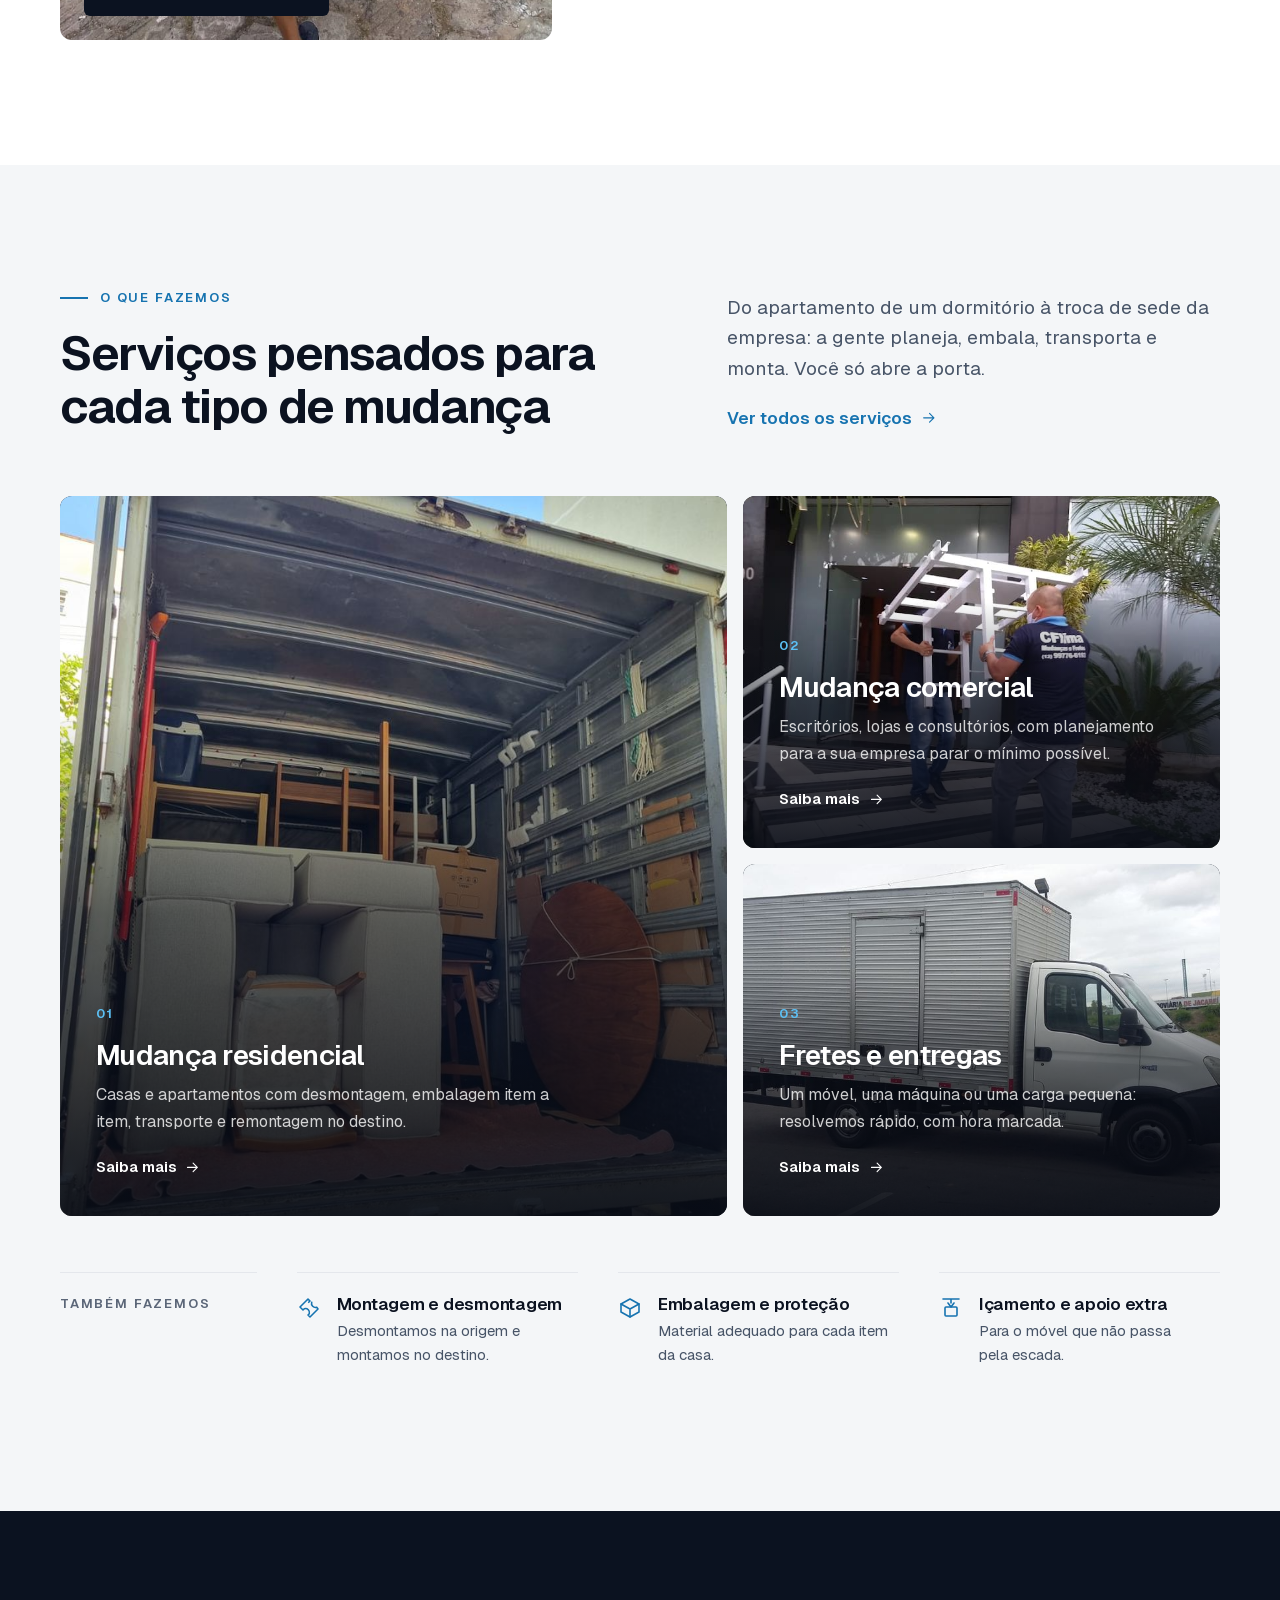
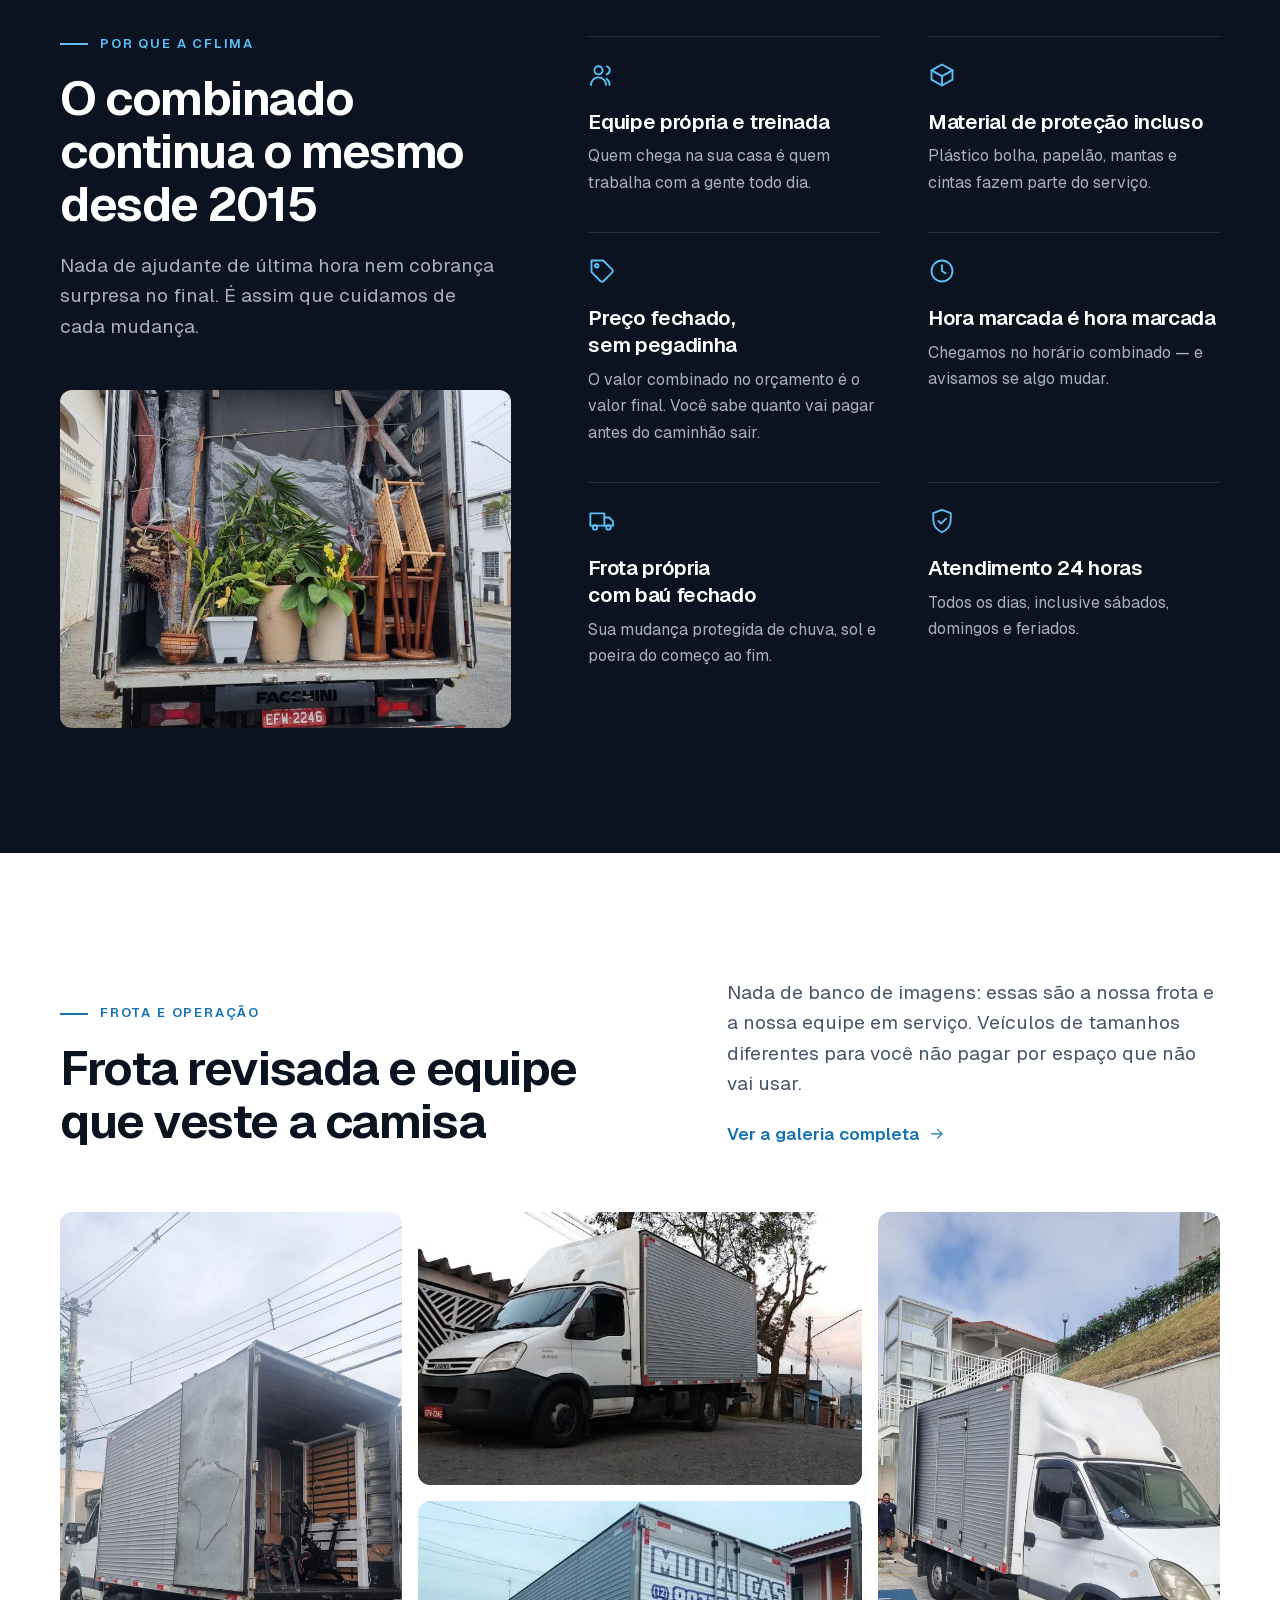
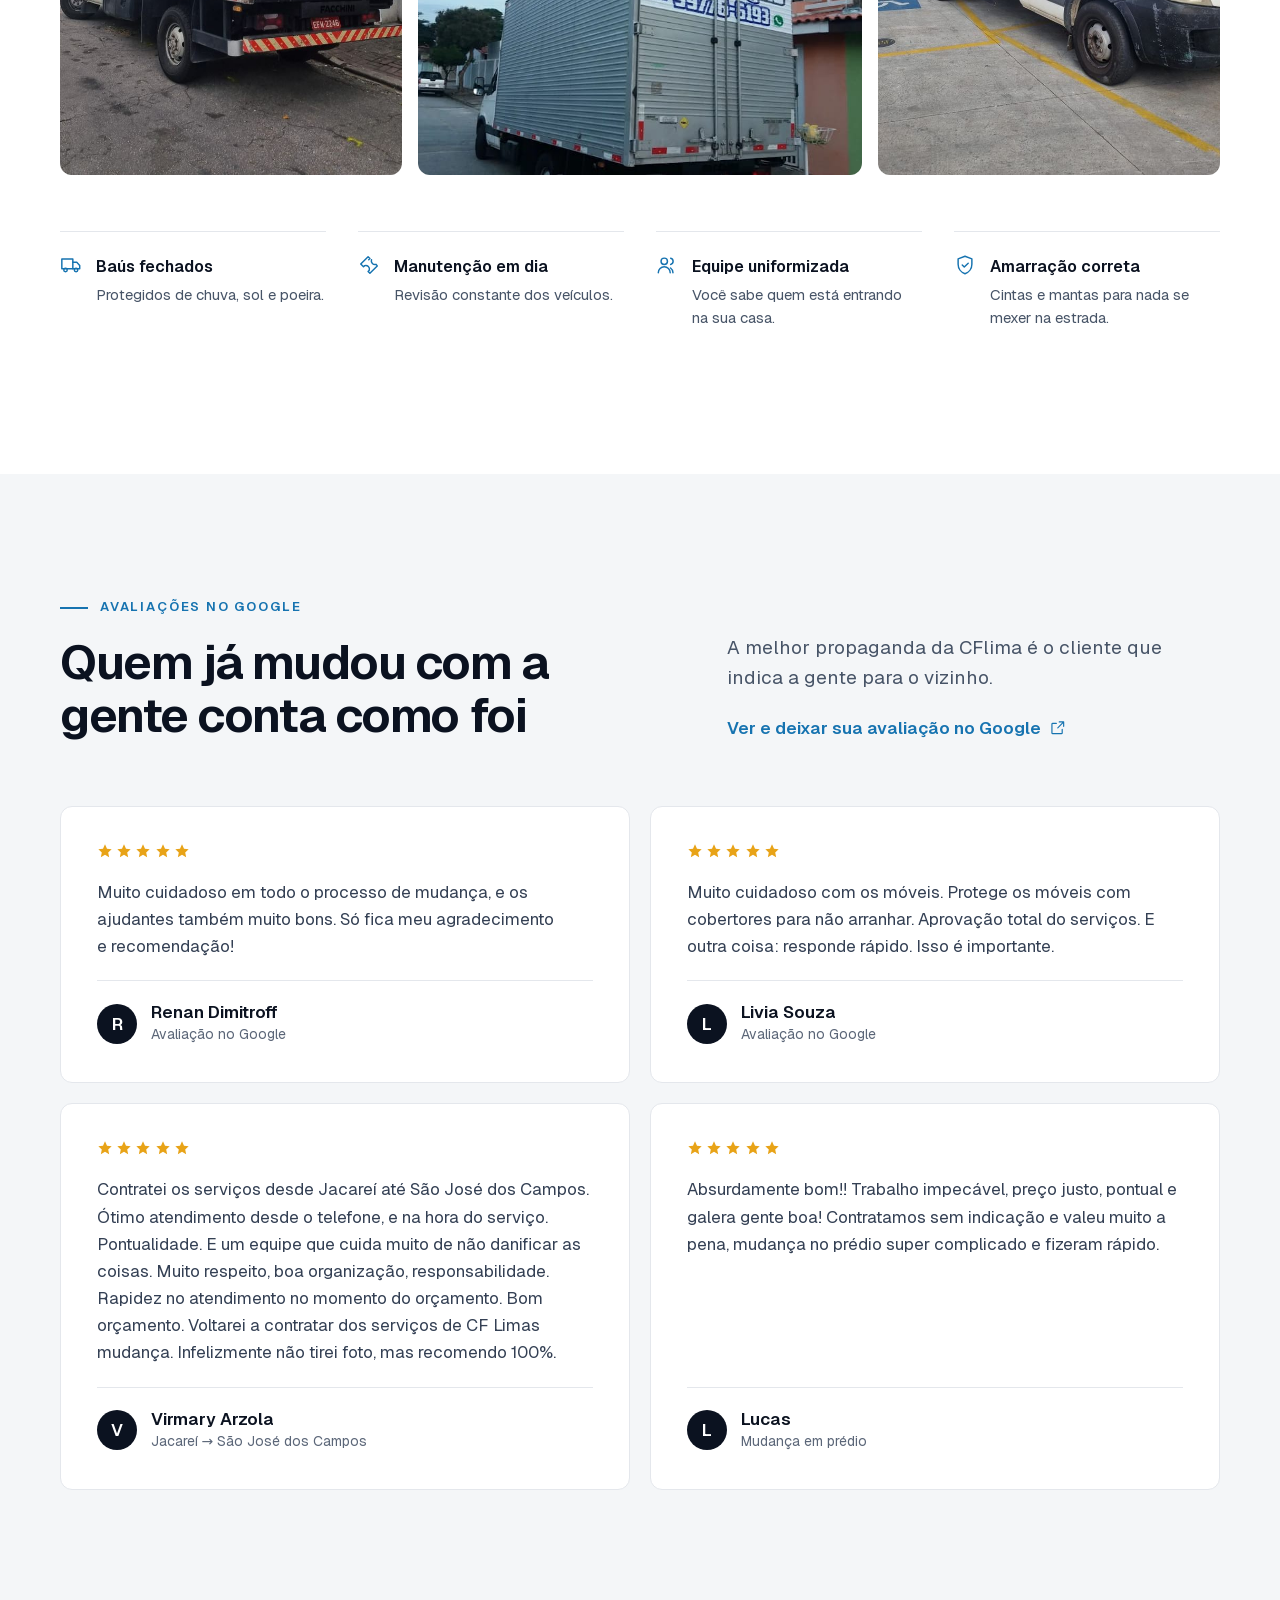
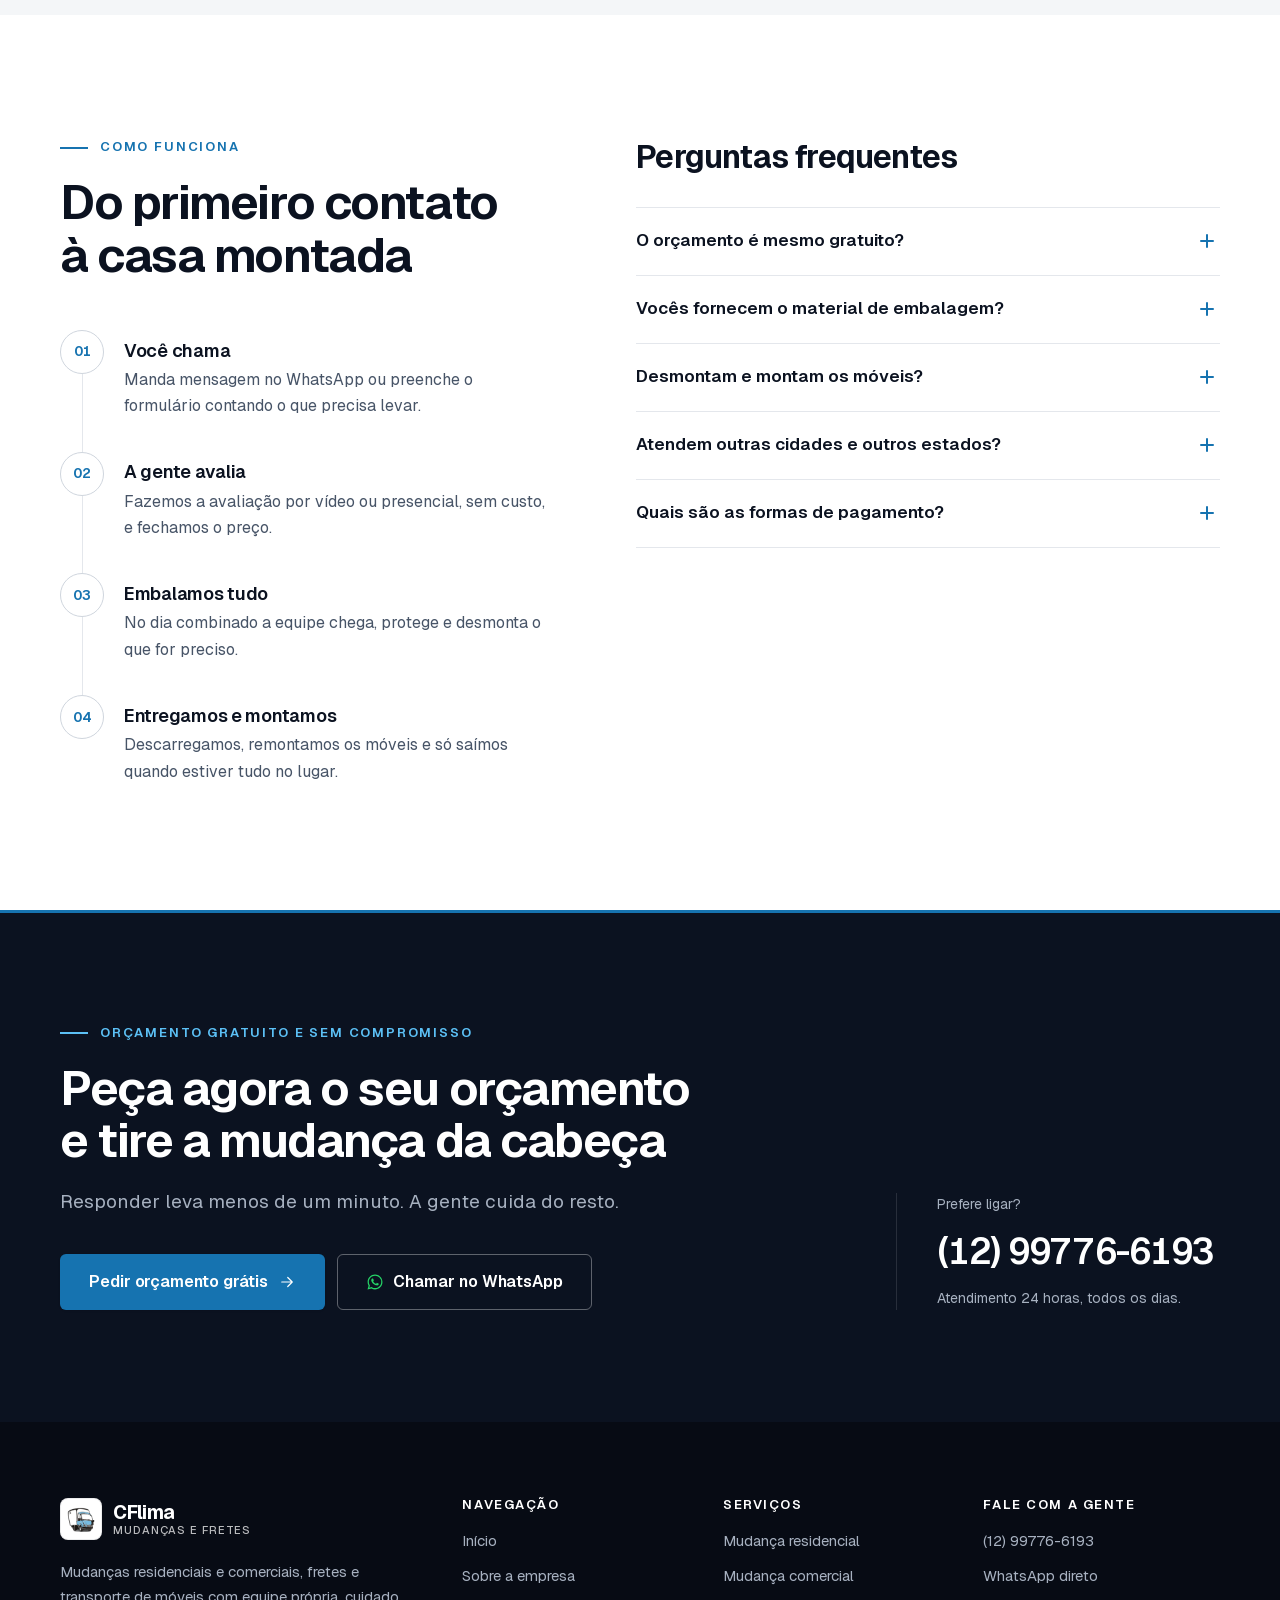
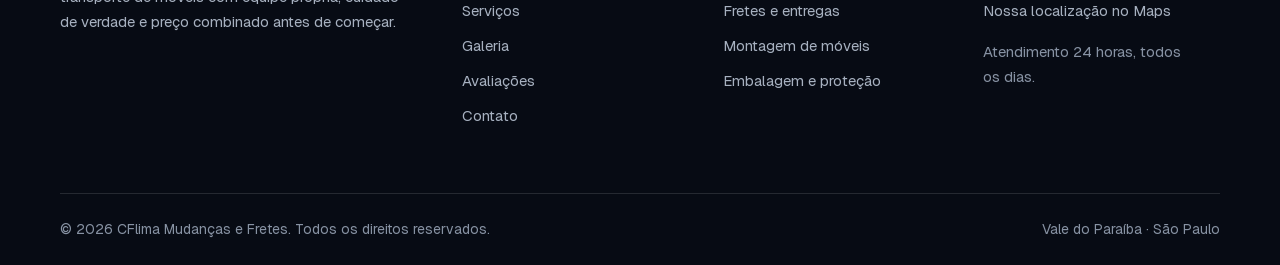
==== commit a8d81bee: "Atualizando o Site" ====
--- a/index.html
+++ b/index.html
@@ -2,32 +2,34 @@
 <html lang="pt-BR">
 <head>
   <meta charset="utf-8">
-  <meta name="viewport" content="width=device-width, initial-scale=1">
-  <meta name="theme-color" content="#04070d">
+  <meta name="viewport" content="width=device-width, initial-scale=1, viewport-fit=cover">
+  <meta name="theme-color" content="#0b1220">
 
   <title>CFlima Mudanças e Fretes | Mudanças residenciais e comerciais no Vale do Paraíba</title>
-  <meta name="description" content="CFlima Mudanças e Fretes: mudanças residenciais, comerciais, fretes e transporte de móveis com equipe treinada, embalagem cuidadosa e preço justo. Orçamento gratuito pelo WhatsApp.">
+  <meta name="description" content="CFlima Mudanças e Fretes: mudanças residenciais, comerciais, fretes e transporte de móveis com equipe própria, embalagem cuidadosa e preço fechado. Orçamento gratuito pelo WhatsApp.">
   <meta name="author" content="CFlima Mudanças e Fretes">
   <meta name="robots" content="index, follow, max-image-preview:large">
 
   <!-- ✏️ TROQUE "https://cflimatransportes.com.br" pelo endereço real do site (veja o README) -->
-  <link rel="canonical" href="https://cflimatransportes.com.br/index.html">
-
-  <!-- Redes sociais / WhatsApp -->
+  <link rel="canonical" href="https://cflimatransportes.com.br/">
+
   <meta property="og:type" content="website">
   <meta property="og:locale" content="pt_BR">
   <meta property="og:site_name" content="CFlima Mudanças e Fretes">
   <meta property="og:title" content="CFlima Mudanças e Fretes | Sua mudança sem stress">
-  <meta property="og:description" content="Mudanças residenciais e comerciais, fretes e transporte de móveis. Equipe treinada, cuidado com cada item e orçamento na hora pelo WhatsApp.">
+  <meta property="og:description" content="Mudanças residenciais e comerciais, fretes e transporte de móveis. Equipe própria, cuidado com cada item e orçamento gratuito pelo WhatsApp.">
   <meta property="og:url" content="https://cflimatransportes.com.br/">
   <meta property="og:image" content="https://cflimatransportes.com.br/images/frente.jpeg">
+  <meta property="og:image:width" content="1599">
+  <meta property="og:image:height" content="899">
+  <meta property="og:image:alt" content="Caminhão baú da CFlima Mudanças e Fretes">
   <meta name="twitter:card" content="summary_large_image">
 
-  <!-- Ícones -->
   <link rel="icon" href="favicon.ico" sizes="any">
-  <link rel="apple-touch-icon" href="images/logo.png">
+  <link rel="apple-touch-icon" href="images/apple-touch-icon.png">
   <link rel="manifest" href="site.webmanifest">
 
+  <link rel="preload" href="fonts/geist-latin.woff2" as="font" type="font/woff2" crossorigin>
   <link rel="stylesheet" href="css/style.css">
   <!-- carregado no <head> (sem defer) para o conteúdo não "piscar" na entrada -->
   <script src="js/main.js"></script>
@@ -69,581 +71,551 @@
 </head>
 
 <body>
+  <!-- Ícones usados na página (referenciados com <use href="#i-...">) -->
+  <svg width="0" height="0" hidden>
+    <symbol id="i-seta" viewBox="0 0 24 24"><path d="M5 12h14M13 6l6 6-6 6"/></symbol>
+    <symbol id="i-externo" viewBox="0 0 24 24"><path d="M14 4h6v6M20 4l-8 8M18 14v5a1 1 0 0 1-1 1H5a1 1 0 0 1-1-1V7a1 1 0 0 1 1-1h5"/></symbol>
+    <symbol id="i-tel" viewBox="0 0 24 24"><path d="M22 16.9v3a2 2 0 0 1-2.2 2 19.8 19.8 0 0 1-8.6-3.1 19.5 19.5 0 0 1-6-6A19.8 19.8 0 0 1 2.1 4.2 2 2 0 0 1 4.1 2h3a2 2 0 0 1 2 1.7c.1 1 .4 1.9.7 2.8a2 2 0 0 1-.5 2.1L8.1 9.8a16 16 0 0 0 6 6l1.2-1.2a2 2 0 0 1 2.1-.5c.9.3 1.8.6 2.8.7a2 2 0 0 1 1.8 2.1Z"/></symbol>
+    <symbol id="i-wpp" viewBox="0 0 24 24"><path fill="currentColor" stroke="none" d="M12.04 2C6.58 2 2.13 6.45 2.13 11.91c0 1.75.46 3.46 1.32 4.96L2 22l5.25-1.38a9.9 9.9 0 0 0 4.79 1.22c5.46 0 9.91-4.45 9.91-9.91S17.5 2 12.04 2zm0 18.15a8.2 8.2 0 0 1-4.19-1.15l-.3-.18-3.12.82.83-3.04-.2-.31a8.2 8.2 0 0 1-1.26-4.38c0-4.54 3.7-8.23 8.25-8.23a8.19 8.19 0 0 1 8.24 8.23c0 4.54-3.7 8.24-8.25 8.24zm4.53-6.17c-.25-.12-1.47-.72-1.69-.81-.23-.08-.39-.12-.56.13-.16.24-.64.8-.79.97-.14.16-.29.18-.54.06-.25-.12-1.05-.39-2-1.23-.74-.66-1.24-1.47-1.38-1.72-.15-.25-.02-.38.11-.5.11-.11.25-.29.37-.44.12-.15.16-.25.25-.42.08-.16.04-.31-.02-.43-.06-.12-.56-1.34-.76-1.84-.2-.48-.4-.42-.56-.43h-.47c-.16 0-.43.06-.65.31-.23.25-.86.84-.86 2.05s.88 2.38 1 2.54c.13.17 1.74 2.65 4.21 3.72.59.25 1.05.4 1.4.52.59.19 1.13.16 1.55.1.47-.07 1.47-.6 1.68-1.18.2-.58.2-1.08.15-1.18-.06-.11-.22-.17-.47-.29z"/></symbol>
+    <symbol id="i-relogio" viewBox="0 0 24 24"><circle cx="12" cy="12" r="9"/><path d="M12 7v5l3 2"/></symbol>
+    <symbol id="i-escudo" viewBox="0 0 24 24"><path d="M12 2.5 4.5 5.3v5.9c0 4.8 3.2 8.9 7.5 10.3 4.3-1.4 7.5-5.5 7.5-10.3V5.3L12 2.5Z"/><path d="m9 12 2.2 2.2L15.5 10"/></symbol>
+    <symbol id="i-caminhao" viewBox="0 0 24 24"><path d="M2 5.5h12v10.5H2z"/><path d="M14 9h4.3l3.2 3.5V16H14"/><circle cx="6" cy="17.5" r="1.9"/><circle cx="17.5" cy="17.5" r="1.9"/></symbol>
+    <symbol id="i-equipe" viewBox="0 0 24 24"><circle cx="9" cy="8" r="3.5"/><path d="M2.5 20.5a6.5 6.5 0 0 1 13 0"/><path d="M16 4.6a3.5 3.5 0 0 1 0 6.8M18.5 20.5a6.5 6.5 0 0 0-2.6-5.2"/></symbol>
+    <symbol id="i-caixa" viewBox="0 0 24 24"><path d="M21 8 12 3 3 8v8l9 5 9-5V8Z"/><path d="m3 8 9 5 9-5M12 13v8"/></symbol>
+    <symbol id="i-preco" viewBox="0 0 24 24"><path d="M20.6 13.4 13.4 20.6a2 2 0 0 1-2.8 0L3 13V3h10l7.6 7.6a2 2 0 0 1 0 2.8Z"/><circle cx="7.5" cy="7.5" r="1.5"/></symbol>
+    <symbol id="i-ferramenta" viewBox="0 0 24 24"><path d="M14.7 6.3a4 4 0 0 0 5 5L21 13l-8 8-2-2 1.3-1.3a4 4 0 0 0-5-5L6 14 3 11l8-8 2 2-1.3 1.3"/></symbol>
+    <symbol id="i-icamento" viewBox="0 0 24 24"><path d="M4 3h16M12 3v4"/><rect x="6" y="11" width="12" height="9" rx="1"/><path d="m9 7 3 4 3-4"/></symbol>
+    <symbol id="i-pino" viewBox="0 0 24 24"><path d="M20 10c0 6-8 12-8 12s-8-6-8-12a8 8 0 0 1 16 0Z"/><circle cx="12" cy="10" r="3"/></symbol>
+    <symbol id="i-estrela" viewBox="0 0 24 24"><path fill="currentColor" stroke="none" d="m12 2 3 6.6 7 .8-5.2 4.8 1.4 7L12 17.8 5.8 21.2l1.4-7L2 9.4l7-.8L12 2Z"/></symbol>
+    <symbol id="i-lupa" viewBox="0 0 24 24"><circle cx="11" cy="11" r="7"/><path d="m20 20-3.5-3.5M11 8v6M8 11h6"/></symbol>
+    <symbol id="i-fechar" viewBox="0 0 24 24"><path d="M18 6 6 18M6 6l12 12"/></symbol>
+    <symbol id="i-ant" viewBox="0 0 24 24"><path d="m15 18-6-6 6-6"/></symbol>
+    <symbol id="i-prox" viewBox="0 0 24 24"><path d="m9 6 6 6-6 6"/></symbol>
+  </svg>
+
   <a class="pular" href="#conteudo">Pular para o conteúdo</a>
 
   <!-- ============================ CABEÇALHO ============================ -->
   <header class="cabecalho">
-    <div class="cabecalho__inner">
+    <div class="container cabecalho__inner">
       <a class="marca" href="index.html" aria-label="CFlima Mudanças e Fretes — página inicial">
-        <span class="marca__selo">
-          <img src="images/icon.png" alt="" width="36" height="27">
-        </span>
+        <span class="marca__selo"><img src="images/icone-96.png" alt="" width="96" height="73"></span>
         <span class="marca__txt">
-          <span class="marca__nome">CF<span>lima</span></span>
+          <span class="marca__nome">CFlima</span>
           <span class="marca__sub">Mudanças e Fretes</span>
         </span>
       </a>
 
       <nav class="nav" aria-label="Menu principal">
-        <a class="nav__link is-ativo" href="index.html" aria-current="page">Início</a>
+        <a class="nav__link" href="index.html" aria-current="page">Início</a>
         <a class="nav__link" href="sobre.html">Sobre</a>
         <a class="nav__link" href="servicos.html">Serviços</a>
-        <a class="nav__link" href="galeria.html">Fotos</a>
-        <a class="nav__link" href="index.html#avaliacoes">Avaliações</a>
+        <a class="nav__link" href="galeria.html">Galeria</a>
         <a class="nav__link" href="contato.html">Contato</a>
       </nav>
 
-      <div class="cabecalho__cta">
-        <a class="btn btn--wpp" href="https://wa.me/5512997766193?text=Ol%C3%A1%2C%20CFlima!%20Gostaria%20de%20um%20or%C3%A7amento%20de%20mudan%C3%A7a." target="_blank" rel="noopener noreferrer">
-          <svg viewBox="0 0 24 24" fill="currentColor" aria-hidden="true"><path d="M12.04 2C6.58 2 2.13 6.45 2.13 11.91c0 1.75.46 3.46 1.32 4.96L2 22l5.25-1.38a9.9 9.9 0 0 0 4.79 1.22c5.46 0 9.91-4.45 9.91-9.91S17.5 2 12.04 2zm0 18.15a8.2 8.2 0 0 1-4.19-1.15l-.3-.18-3.12.82.83-3.04-.2-.31a8.2 8.2 0 0 1-1.26-4.38c0-4.54 3.7-8.23 8.25-8.23a8.19 8.19 0 0 1 8.24 8.23c0 4.54-3.7 8.24-8.25 8.24zm4.53-6.17c-.25-.12-1.47-.72-1.69-.81-.23-.08-.39-.12-.56.13-.16.24-.64.8-.79.97-.14.16-.29.18-.54.06-.25-.12-1.05-.39-2-1.23-.74-.66-1.24-1.47-1.38-1.72-.15-.25-.02-.38.11-.5.11-.11.25-.29.37-.44.12-.15.16-.25.25-.42.08-.16.04-.31-.02-.43-.06-.12-.56-1.34-.76-1.84-.2-.48-.4-.42-.56-.43h-.47c-.16 0-.43.06-.65.31-.23.25-.86.84-.86 2.05s.88 2.38 1 2.54c.13.17 1.74 2.65 4.21 3.72.59.25 1.05.4 1.4.52.59.19 1.13.16 1.55.1.47-.07 1.47-.6 1.68-1.18.2-.58.2-1.08.15-1.18-.06-.11-.22-.17-.47-.29z"/></svg>
-          <span>WhatsApp</span>
+      <div class="cabecalho__acoes">
+        <a class="cabecalho__tel" href="tel:+5512997766193">
+          <svg class="icone" aria-hidden="true"><use href="#i-tel"/></svg>
+          (12) 99776-6193
         </a>
+        <a class="btn btn--primario" href="contato.html">Pedir orçamento</a>
         <button class="hamburguer" type="button" aria-label="Abrir menu" aria-expanded="false" aria-controls="menu-mobile">
-          <span></span><span></span><span></span>
+          <span></span><span></span>
         </button>
       </div>
     </div>
   </header>
 
-  <!-- Menu para celular -->
   <div class="menu-mobile" id="menu-mobile">
-    <a href="index.html">Início</a>
-    <a href="sobre.html">Sobre</a>
-    <a href="servicos.html">Serviços</a>
-    <a href="galeria.html">Fotos</a>
-    <a href="index.html#avaliacoes">Avaliações</a>
-    <a href="contato.html">Contato</a>
-    <a class="btn btn--primario" href="contato.html">Pedir orçamento grátis</a>
+    <nav aria-label="Menu principal no celular">
+      <a href="index.html" aria-current="page">Início</a>
+      <a href="sobre.html">Sobre</a>
+      <a href="servicos.html">Serviços</a>
+      <a href="galeria.html">Galeria</a>
+      <a href="contato.html">Contato</a>
+    </nav>
+    <div class="menu-mobile__acoes">
+      <a class="btn btn--primario btn--g" href="contato.html">Pedir orçamento grátis</a>
+      <a class="btn btn--contorno btn--g" href="https://wa.me/5512997766193?text=Ol%C3%A1%2C%20CFlima!%20Gostaria%20de%20um%20or%C3%A7amento%20de%20mudan%C3%A7a." target="_blank" rel="noopener noreferrer">
+        <svg class="icone ico-wpp" aria-hidden="true"><use href="#i-wpp"/></svg>
+        Chamar no WhatsApp
+      </a>
+      <a class="btn btn--contorno btn--g" href="tel:+5512997766193">
+        <svg class="icone" aria-hidden="true"><use href="#i-tel"/></svg>
+        Ligar: (12) 99776-6193
+      </a>
+    </div>
   </div>
 
   <main id="conteudo">
 
-    <!-- ============================== BANNER ============================ -->
-    <!-- ✏️ O fundo daqui é uma FOTO (images/frente.jpeg), definida no CSS em
-         .hero__midia. Ela é cortada e escurecida, então não use aqui uma arte
-         com texto — a arte oficial da CFlima está inteira na faixa-marca. -->
-    <section class="hero">
-      <div class="hero__midia" role="img" aria-label="Caminhão da CFlima Mudanças e Fretes pronto para o transporte"></div>
-      <div class="hero__veu"></div>
+    <!-- ================================ HERO ============================= -->
+    <!-- No computador aparece frente.jpeg (paisagem); no celular, frente2.jpeg
+         (retrato), que enquadra melhor o caminhão numa tela vertical. -->
+    <section class="hero escuro">
+      <div class="hero__midia">
+        <picture>
+          <source media="(max-width: 767px)" srcset="images/frente2-800.jpg 800w, images/frente2.jpeg 1200w" sizes="100vw" width="1200" height="1600">
+          <img src="images/frente.jpeg" srcset="images/frente-960.jpg 960w, images/frente.jpeg 1599w" sizes="100vw" width="1599" height="899" fetchpriority="high" decoding="async" alt="Caminhão baú da CFlima estacionado na rua, pronto para mais uma mudança">
+        </picture>
+      </div>
 
       <div class="container hero__conteudo">
-        <span class="olho reveal">Mudanças e fretes no Vale do Paraíba</span>
-        <h1 class="reveal d1">
-          Sua mudança do jeito certo:
-          <em>sem stress e sem surpresa.</em>
-        </h1>
-        <p class="lead reveal d2">
-          Somos a <strong>CFlima</strong>: mais de <span class="destaque"><span data-anos>11</span> anos</span>
-          carregando histórias de família e de empresas com o mesmo cuidado que teríamos com as nossas.
-          Embalagem, transporte e montagem — tudo com equipe própria e preço fechado antes de começar.
-        </p>
-
-        <div class="acoes reveal d3">
-          <a class="btn btn--primario btn--grande" href="contato.html">
-            Pedir orçamento grátis
-            <svg viewBox="0 0 24 24" fill="none" stroke="currentColor" stroke-width="2" stroke-linecap="round" stroke-linejoin="round" aria-hidden="true"><path d="M5 12h14M13 6l6 6-6 6"/></svg>
-          </a>
-          <a class="btn btn--fantasma btn--grande" href="galeria.html">Ver nossos trabalhos</a>
-        </div>
-
-        <ul class="hero__selos reveal d4">
-          <li class="selo">
-            <svg viewBox="0 0 24 24" fill="none" stroke="currentColor" stroke-width="1.9" stroke-linecap="round" stroke-linejoin="round" aria-hidden="true"><path d="M12 2 4 5v6c0 5 3.4 9.4 8 11 4.6-1.6 8-6 8-11V5l-8-3Z"/><path d="m9 12 2 2 4-4"/></svg>
-            Itens protegidos e segurados
-          </li>
-          <li class="selo">
-            <svg viewBox="0 0 24 24" fill="none" stroke="currentColor" stroke-width="1.9" stroke-linecap="round" stroke-linejoin="round" aria-hidden="true"><circle cx="12" cy="12" r="9"/><path d="M12 7v5l3 2"/></svg>
-            Pontualidade de verdade
-          </li>
-          <li class="selo">
-            <svg viewBox="0 0 24 24" fill="none" stroke="currentColor" stroke-width="1.9" stroke-linecap="round" stroke-linejoin="round" aria-hidden="true"><path d="M20 6H10l-2-3H3v15h17l3-9h-3V6Z"/></svg>
-            Frota própria e revisada
-          </li>
-          <li class="selo">
-            <svg viewBox="0 0 24 24" fill="none" stroke="currentColor" stroke-width="1.9" stroke-linecap="round" stroke-linejoin="round" aria-hidden="true"><path d="M12 3a9 9 0 1 0 9 9"/><path d="M12 7v5l3.5 2"/><path d="M16.5 3.5 21 5l-1.5 4.5"/></svg>
-            Atendimento 24 horas
-          </li>
-        </ul>
-      </div>
-
-      <div class="hero__rolar" aria-hidden="true">
-        <i></i>
-        <span>Role</span>
-      </div>
-    </section>
-
-    <!-- ========================= FAIXA DESLIZANTE ======================= -->
-    <div class="faixa" aria-hidden="true">
-      <div class="faixa__trilha">
-        <span class="faixa__item">Mudanças residenciais</span>
-        <span class="faixa__item">Mudanças comerciais</span>
-        <span class="faixa__item">Fretes rápidos</span>
-        <span class="faixa__item">Montagem de móveis</span>
-        <span class="faixa__item">Içamento e escadas</span>
-        <span class="faixa__item">Embalagem profissional</span>
-        <span class="faixa__item">Guarda-móveis</span>
-      </div>
-      <div class="faixa__trilha">
-        <span class="faixa__item">Mudanças residenciais</span>
-        <span class="faixa__item">Mudanças comerciais</span>
-        <span class="faixa__item">Fretes rápidos</span>
-        <span class="faixa__item">Montagem de móveis</span>
-        <span class="faixa__item">Içamento e escadas</span>
-        <span class="faixa__item">Embalagem profissional</span>
-        <span class="faixa__item">Guarda-móveis</span>
-      </div>
-    </div>
-
-    <!-- ============================= NÚMEROS =========================== -->
-    <!-- ✏️ EDITÁVEL: ajuste os números abaixo para a realidade da empresa.
-         O primeiro (anos de estrada) é calculado sozinho a partir do ano de
-         fundação definido em js/main.js -> CONFIG.anoFundacao -->
-    <section class="secao secao--compacta">
-      <div class="container">
-        <div class="numeros reveal">
-          <div class="numero">
-            <div class="numero__valor" data-anos data-contador="11" data-sufixo="+">11+</div>
-            <div class="numero__rotulo">Anos de estrada</div>
-          </div>
-          <div class="numero">
-            <div class="numero__valor" data-contador="2500" data-sufixo="+">2.500+</div>
-            <div class="numero__rotulo">Mudanças realizadas</div>
-          </div>
-          <div class="numero">
-            <div class="numero__valor" data-contador="100" data-sufixo="+">100+</div>
-            <div class="numero__rotulo">Cidades atendidas</div>
-          </div>
-          <div class="numero">
-            <div class="numero__valor" data-contador="98" data-sufixo="%">98%</div>
-            <div class="numero__rotulo">Clientes que indicam</div>
-          </div>
-        </div>
-      </div>
-    </section>
-
-    <!-- ========================= FAIXA DA MARCA ========================= -->
-    <!-- A arte oficial da CFlima, inteira e sem corte. Se um dia trocar a arte,
-         atualize também os atributos width/height com o tamanho real da nova
-         imagem (evita que o layout "pule" enquanto ela carrega). -->
-    <section class="faixa-marca">
-      <div class="container">
-        <div class="faixa-marca__quadro reveal">
-          <img
-            class="faixa-marca__img"
-            src="images/banner.jpg"
-            width="1983"
-            height="793"
-            loading="lazy"
-            decoding="async"
-            alt="CF.Lima Transportes — sua mudança, nosso compromisso. Mudanças residenciais, mudanças comerciais e transporte de móveis, com cuidado com seus bens, pontualidade sempre e atendimento de confiança. Solicite seu orçamento pelo WhatsApp (12) 99776-6693.">
-        </div>
-      </div>
-    </section>
-
-    <!-- ============================ SERVIÇOS =========================== -->
-    <section class="secao" id="servicos">
-      <div class="container">
-        <div class="secao__topo secao__topo--centro">
-          <span class="olho reveal">O que fazemos</span>
-          <h2 class="reveal d1">Serviços pensados para <span class="titulo-azul">cada tipo de mudança</span></h2>
-          <p class="lead reveal d2">
-            Do apartamento de um dormitório à troca de sede da empresa: a gente planeja,
-            embala, transporta e monta. Você só abre a porta.
+        <div class="hero__texto">
+          <p class="olho reveal">Mudanças e fretes no Vale do Paraíba</p>
+          <h1 class="reveal d1">Sua mudança do jeito certo: <span>sem stress e sem surpresa.</span></h1>
+          <p class="hero__lead reveal d2">
+            Mudanças residenciais e comerciais, fretes e montagem de móveis com
+            equipe própria, embalagem cuidadosa e preço fechado antes de começar.
           </p>
-        </div>
-
-        <div class="grade grade--3">
-          <article class="card reveal">
-            <div class="card__icone">
-              <svg viewBox="0 0 24 24" fill="none" stroke="currentColor" stroke-width="1.8" stroke-linecap="round" stroke-linejoin="round" aria-hidden="true"><path d="m3 10 9-7 9 7v10a1 1 0 0 1-1 1h-5v-7H9v7H4a1 1 0 0 1-1-1V10Z"/></svg>
-            </div>
-            <h3>Mudança residencial</h3>
-            <p>Casas e apartamentos com desmontagem, embalagem item a item, transporte e remontagem no destino.</p>
-            <ul class="card__lista">
-              <li>Proteção de colchões, TVs e vidros</li>
-              <li>Desmontagem e montagem de móveis</li>
-              <li>Equipe uniformizada e identificada</li>
-            </ul>
-          </article>
-
-          <article class="card card--destaque reveal d1">
-            <div class="card__icone">
-              <svg viewBox="0 0 24 24" fill="none" stroke="currentColor" stroke-width="1.8" stroke-linecap="round" stroke-linejoin="round" aria-hidden="true"><path d="M3 21V7l6-4 6 4v14"/><path d="M15 21V11h6v10"/><path d="M7 10h2M7 14h2M7 18h2M18 15h1"/></svg>
-            </div>
-            <h3>Mudança comercial</h3>
-            <p>Escritórios, lojas e consultórios com planejamento para a sua empresa parar o mínimo possível.</p>
-            <ul class="card__lista">
-              <li>Trabalho fora do horário comercial</li>
-              <li>Identificação de caixas por setor</li>
-              <li>Cuidado especial com equipamentos</li>
-            </ul>
-          </article>
-
-          <article class="card reveal d2">
-            <div class="card__icone">
-              <svg viewBox="0 0 24 24" fill="none" stroke="currentColor" stroke-width="1.8" stroke-linecap="round" stroke-linejoin="round" aria-hidden="true"><path d="M20 6H10l-2-3H3v15h17l3-9h-3V6Z"/><circle cx="8" cy="20" r="1.6"/><circle cx="17" cy="20" r="1.6"/></svg>
-            </div>
-            <h3>Fretes e entregas</h3>
-            <p>Precisa levar um móvel, uma máquina ou uma carga pequena? Resolvemos rápido, com hora marcada.</p>
-            <ul class="card__lista">
-              <li>Fretes urbanos e intermunicipais</li>
-              <li>Retirada em loja e transportadora</li>
-              <li>Cargas pequenas e médias</li>
-            </ul>
-          </article>
-        </div>
-
-        <div class="acoes centro mt-g reveal">
-          <a class="btn btn--fantasma" href="servicos.html">
-            Ver todos os serviços
-            <svg viewBox="0 0 24 24" fill="none" stroke="currentColor" stroke-width="2" stroke-linecap="round" stroke-linejoin="round" aria-hidden="true"><path d="M5 12h14M13 6l6 6-6 6"/></svg>
-          </a>
-        </div>
-      </div>
-    </section>
-
-    <!-- ===================== SOBRE (RESUMO / TEMPO) ==================== -->
-    <section class="secao secao--alt" id="sobre">
-      <div class="container">
-        <div class="split">
-          <div class="split__midia reveal">
-            <div class="moldura">
-              <img src="images/carregando.jpeg" alt="Equipe da CFlima carregando um freezer com cuidado durante uma mudança" width="720" height="1280" loading="lazy" decoding="async">
-            </div>
-            <!-- ✏️ Os anos são calculados sozinhos pelo ano de fundação (js/main.js) -->
-            <div class="etiqueta-anos">
-              <b data-anos>11</b>
-              <small>anos de estrada</small>
-            </div>
-          </div>
-
-          <div class="texto-corpo">
-            <span class="olho reveal">Quem é a CFlima</span>
-            <h2 class="reveal d1">Uma empresa de família, feita para <span class="titulo-azul">cuidar da sua</span></h2>
-            <p class="reveal d2">
-              A CFlima nasceu em <span data-ano-fundacao>2015</span> com um caminhão, muita disposição
-              e uma ideia simples: mudança boa é aquela em que o cliente dorme tranquilo na primeira noite
-              da casa nova. De lá para cá foram milhares de viagens, e o combinado continua o mesmo —
-              <b>preço fechado antes de começar, cuidado com cada objeto e hora marcada respeitada</b>.
-            </p>
-
-            <ul class="lista-check">
-              <li class="reveal d3">
-                <svg viewBox="0 0 24 24" fill="none" stroke="currentColor" stroke-width="2" stroke-linecap="round" stroke-linejoin="round" aria-hidden="true"><circle cx="12" cy="12" r="9"/><path d="m8.5 12.5 2.5 2.5 4.5-5"/></svg>
-                <span><b>Equipe própria e treinada.</b> Nada de ajudante de última hora: quem chega na sua casa é quem trabalha com a gente todo dia.</span>
-              </li>
-              <li class="reveal d4">
-                <svg viewBox="0 0 24 24" fill="none" stroke="currentColor" stroke-width="2" stroke-linecap="round" stroke-linejoin="round" aria-hidden="true"><circle cx="12" cy="12" r="9"/><path d="m8.5 12.5 2.5 2.5 4.5-5"/></svg>
-                <span><b>Material de proteção incluso.</b> Plástico bolha, papelão, mantas e cintas fazem parte do serviço.</span>
-              </li>
-              <li class="reveal d5">
-                <svg viewBox="0 0 24 24" fill="none" stroke="currentColor" stroke-width="2" stroke-linecap="round" stroke-linejoin="round" aria-hidden="true"><circle cx="12" cy="12" r="9"/><path d="m8.5 12.5 2.5 2.5 4.5-5"/></svg>
-                <span><b>Orçamento transparente.</b> Você sabe exatamente quanto vai pagar antes do caminhão sair.</span>
-              </li>
-            </ul>
-
-            <div class="acoes reveal d6">
-              <a class="btn btn--fantasma" href="sobre.html">Conhecer a nossa história</a>
-            </div>
-          </div>
-        </div>
-      </div>
-    </section>
-
-    <!-- =========================== COMO FUNCIONA ======================= -->
-    <section class="secao">
-      <div class="container">
-        <div class="secao__topo secao__topo--centro">
-          <span class="olho reveal">Simples assim</span>
-          <h2 class="reveal d1">Como funciona a sua mudança</h2>
-        </div>
-
-        <div class="passos">
-          <div class="passo reveal">
-            <div class="passo__num" aria-hidden="true"></div>
-            <h3>Você chama</h3>
-            <p>Manda mensagem no WhatsApp ou preenche o formulário contando o que precisa levar.</p>
-          </div>
-          <div class="passo reveal d1">
-            <div class="passo__num" aria-hidden="true"></div>
-            <h3>A gente avalia</h3>
-            <p>Fazemos a avaliação por vídeo ou presencial, sem custo, e fechamos o preço.</p>
-          </div>
-          <div class="passo reveal d2">
-            <div class="passo__num" aria-hidden="true"></div>
-            <h3>Embalamos tudo</h3>
-            <p>No dia combinado a equipe chega, protege e desmonta o que for preciso.</p>
-          </div>
-          <div class="passo reveal d3">
-            <div class="passo__num" aria-hidden="true"></div>
-            <h3>Entregamos e montamos</h3>
-            <p>Descarregamos, remontamos os móveis e só saímos quando estiver tudo no lugar.</p>
-          </div>
-        </div>
-      </div>
-    </section>
-
-    <!-- ============================== FOTOS ============================ -->
-    <section class="secao secao--alt" id="fotos">
-      <div class="container">
-        <div class="secao__topo secao__topo--centro">
-          <span class="olho reveal">Nosso dia a dia</span>
-          <h2 class="reveal d1">Fotos de <span class="titulo-azul">trabalhos reais</span></h2>
-          <p class="lead reveal d2">Nada de banco de imagens: essas são a nossa frota e a nossa equipe em serviço.</p>
-        </div>
-
-        <div class="galeria reveal">
-          <button class="foto foto--larga" type="button" data-full="images/frente.jpeg" data-legenda="Caminhão baú da CFlima pronto para mais uma mudança">
-            <img src="images/frente.jpeg" alt="Caminhão baú branco da CFlima estacionado na rua" width="1599" height="899" loading="lazy" decoding="async">
-            <span class="foto__lupa" aria-hidden="true"><svg viewBox="0 0 24 24" fill="none" stroke="currentColor" stroke-width="2" stroke-linecap="round"><circle cx="11" cy="11" r="7"/><path d="m20 20-3.5-3.5M11 8v6M8 11h6"/></svg></span>
-            <span class="foto__legenda">Frota própria, revisada e limpa</span>
-          </button>
-
-          <button class="foto foto--alta" type="button" data-full="images/carregando.jpeg" data-legenda="Equipe carregando eletrodoméstico com técnica e cuidado">
-            <img src="images/carregando.jpeg" alt="Dois profissionais da CFlima carregando um freezer" width="720" height="1280" loading="lazy" decoding="async">
-            <span class="foto__lupa" aria-hidden="true"><svg viewBox="0 0 24 24" fill="none" stroke="currentColor" stroke-width="2" stroke-linecap="round"><circle cx="11" cy="11" r="7"/><path d="m20 20-3.5-3.5M11 8v6M8 11h6"/></svg></span>
-            <span class="foto__legenda">Equipe uniformizada em ação</span>
-          </button>
-
-          <button class="foto" type="button" data-full="images/trasaberto.jpeg" data-legenda="Baú organizado: cada peça amarrada e protegida">
-            <img src="images/trasaberto.jpeg" alt="Baú do caminhão aberto com móveis organizados e amarrados" width="1200" height="1600" loading="lazy" decoding="async">
-            <span class="foto__lupa" aria-hidden="true"><svg viewBox="0 0 24 24" fill="none" stroke="currentColor" stroke-width="2" stroke-linecap="round"><circle cx="11" cy="11" r="7"/><path d="m20 20-3.5-3.5M11 8v6M8 11h6"/></svg></span>
-            <span class="foto__legenda">Carga amarrada e protegida</span>
-          </button>
-
-          <button class="foto" type="button" data-full="images/pequeno.jpeg" data-legenda="Caminhão menor para fretes rápidos e ruas estreitas">
-            <img src="images/pequeno.jpeg" alt="Caminhão pequeno da CFlima usado em fretes rápidos" width="640" height="640" loading="lazy" decoding="async">
-            <span class="foto__lupa" aria-hidden="true"><svg viewBox="0 0 24 24" fill="none" stroke="currentColor" stroke-width="2" stroke-linecap="round"><circle cx="11" cy="11" r="7"/><path d="m20 20-3.5-3.5M11 8v6M8 11h6"/></svg></span>
-            <span class="foto__legenda">Veículo menor para fretes rápidos</span>
-          </button>
-
-          <button class="foto foto--meia" type="button" data-full="images/lado.jpeg" data-legenda="Caminhão baú visto de lado">
-            <img src="images/lado.jpeg" alt="Vista lateral do caminhão baú da CFlima" width="1599" height="899" loading="lazy" decoding="async">
-            <span class="foto__lupa" aria-hidden="true"><svg viewBox="0 0 24 24" fill="none" stroke="currentColor" stroke-width="2" stroke-linecap="round"><circle cx="11" cy="11" r="7"/><path d="m20 20-3.5-3.5M11 8v6M8 11h6"/></svg></span>
-            <span class="foto__legenda">Baú fechado: sua mudança protegida da chuva</span>
-          </button>
-
-          <button class="foto foto--meia" type="button" data-full="images/trastxt.jpeg" data-legenda="É só ligar: (12) 99776-6193">
-            <img src="images/trastxt.jpeg" alt="Traseira do caminhão com o telefone (12) 99776-6193" width="720" height="405" loading="lazy" decoding="async">
-            <span class="foto__lupa" aria-hidden="true"><svg viewBox="0 0 24 24" fill="none" stroke="currentColor" stroke-width="2" stroke-linecap="round"><circle cx="11" cy="11" r="7"/><path d="m20 20-3.5-3.5M11 8v6M8 11h6"/></svg></span>
-            <span class="foto__legenda">Você já deve ter visto a gente por aí</span>
-          </button>
-        </div>
-
-        <div class="acoes centro mt-g reveal">
-          <a class="btn btn--fantasma" href="galeria.html">
-            Ver a galeria completa
-            <svg viewBox="0 0 24 24" fill="none" stroke="currentColor" stroke-width="2" stroke-linecap="round" stroke-linejoin="round" aria-hidden="true"><path d="M5 12h14M13 6l6 6-6 6"/></svg>
-          </a>
-        </div>
-      </div>
-    </section>
-
-    <!-- =========================== AVALIAÇÕES ========================== -->
-    <!-- Depoimentos REAIS de clientes (avaliações recebidas no Google).
-         Para acrescentar outro, copie um bloco <article class="depoimento"> inteiro
-         e troque o texto, a inicial do avatar e o nome. -->
-    <section class="secao" id="avaliacoes">
-      <div class="container">
-        <div class="secao__topo secao__topo--centro">
-          <span class="olho reveal">Avaliações</span>
-          <h2 class="reveal d1">Quem já mudou com a gente <span class="titulo-azul">conta como foi</span></h2>
-          <p class="lead reveal d2">A melhor propaganda da CFlima é o cliente que indica a gente para o vizinho.</p>
-        </div>
-
-        <div class="avaliacoes reveal">
-          <div class="avaliacoes__trilho" tabindex="0" role="region" aria-label="Avaliações de clientes">
-
-            <article class="depoimento">
-              <span class="depoimento__aspas" aria-hidden="true">”</span>
-              <div class="estrelas" role="img" aria-label="5 de 5 estrelas">
-                <svg viewBox="0 0 24 24" fill="currentColor" aria-hidden="true"><path d="m12 2 3 6.6 7 .8-5.2 4.8 1.4 7L12 17.8 5.8 21.2l1.4-7L2 9.4l7-.8L12 2Z"/></svg>
-                <svg viewBox="0 0 24 24" fill="currentColor" aria-hidden="true"><path d="m12 2 3 6.6 7 .8-5.2 4.8 1.4 7L12 17.8 5.8 21.2l1.4-7L2 9.4l7-.8L12 2Z"/></svg>
-                <svg viewBox="0 0 24 24" fill="currentColor" aria-hidden="true"><path d="m12 2 3 6.6 7 .8-5.2 4.8 1.4 7L12 17.8 5.8 21.2l1.4-7L2 9.4l7-.8L12 2Z"/></svg>
-                <svg viewBox="0 0 24 24" fill="currentColor" aria-hidden="true"><path d="m12 2 3 6.6 7 .8-5.2 4.8 1.4 7L12 17.8 5.8 21.2l1.4-7L2 9.4l7-.8L12 2Z"/></svg>
-                <svg viewBox="0 0 24 24" fill="currentColor" aria-hidden="true"><path d="m12 2 3 6.6 7 .8-5.2 4.8 1.4 7L12 17.8 5.8 21.2l1.4-7L2 9.4l7-.8L12 2Z"/></svg>
-              </div>
-              <p>Muito cuidadoso em todo o processo de mudança, e os ajudantes também muito bons. Só fica meu agradecimento e recomendação!</p>
-              <div class="depoimento__autor">
-                <span class="avatar" aria-hidden="true">R</span>
-                <span>
-                  <b>Renan Dimitroff</b>
-                  <span>Avaliação no Google</span>
-                </span>
-              </div>
-            </article>
-
-            <article class="depoimento">
-              <span class="depoimento__aspas" aria-hidden="true">”</span>
-              <div class="estrelas" role="img" aria-label="5 de 5 estrelas">
-                <svg viewBox="0 0 24 24" fill="currentColor" aria-hidden="true"><path d="m12 2 3 6.6 7 .8-5.2 4.8 1.4 7L12 17.8 5.8 21.2l1.4-7L2 9.4l7-.8L12 2Z"/></svg>
-                <svg viewBox="0 0 24 24" fill="currentColor" aria-hidden="true"><path d="m12 2 3 6.6 7 .8-5.2 4.8 1.4 7L12 17.8 5.8 21.2l1.4-7L2 9.4l7-.8L12 2Z"/></svg>
-                <svg viewBox="0 0 24 24" fill="currentColor" aria-hidden="true"><path d="m12 2 3 6.6 7 .8-5.2 4.8 1.4 7L12 17.8 5.8 21.2l1.4-7L2 9.4l7-.8L12 2Z"/></svg>
-                <svg viewBox="0 0 24 24" fill="currentColor" aria-hidden="true"><path d="m12 2 3 6.6 7 .8-5.2 4.8 1.4 7L12 17.8 5.8 21.2l1.4-7L2 9.4l7-.8L12 2Z"/></svg>
-                <svg viewBox="0 0 24 24" fill="currentColor" aria-hidden="true"><path d="m12 2 3 6.6 7 .8-5.2 4.8 1.4 7L12 17.8 5.8 21.2l1.4-7L2 9.4l7-.8L12 2Z"/></svg>
-              </div>
-              <p>Muito cuidadoso com os móveis. Protege os móveis com cobertores para não arranhar. Aprovação total do serviços. E outra coisa: responde rápido. Isso é importante.</p>
-              <div class="depoimento__autor">
-                <span class="avatar" aria-hidden="true">L</span>
-                <span>
-                  <b>Livia Souza</b>
-                  <span>Avaliação no Google</span>
-                </span>
-              </div>
-            </article>
-
-            <article class="depoimento">
-              <span class="depoimento__aspas" aria-hidden="true">”</span>
-              <div class="estrelas" role="img" aria-label="5 de 5 estrelas">
-                <svg viewBox="0 0 24 24" fill="currentColor" aria-hidden="true"><path d="m12 2 3 6.6 7 .8-5.2 4.8 1.4 7L12 17.8 5.8 21.2l1.4-7L2 9.4l7-.8L12 2Z"/></svg>
-                <svg viewBox="0 0 24 24" fill="currentColor" aria-hidden="true"><path d="m12 2 3 6.6 7 .8-5.2 4.8 1.4 7L12 17.8 5.8 21.2l1.4-7L2 9.4l7-.8L12 2Z"/></svg>
-                <svg viewBox="0 0 24 24" fill="currentColor" aria-hidden="true"><path d="m12 2 3 6.6 7 .8-5.2 4.8 1.4 7L12 17.8 5.8 21.2l1.4-7L2 9.4l7-.8L12 2Z"/></svg>
-                <svg viewBox="0 0 24 24" fill="currentColor" aria-hidden="true"><path d="m12 2 3 6.6 7 .8-5.2 4.8 1.4 7L12 17.8 5.8 21.2l1.4-7L2 9.4l7-.8L12 2Z"/></svg>
-                <svg viewBox="0 0 24 24" fill="currentColor" aria-hidden="true"><path d="m12 2 3 6.6 7 .8-5.2 4.8 1.4 7L12 17.8 5.8 21.2l1.4-7L2 9.4l7-.8L12 2Z"/></svg>
-              </div>
-              <p>Contratei os serviços desde Jacareí até São José dos Campos. Ótimo atendimento desde o telefone, e na hora do serviço. Pontualidade. E um equipe que cuida muito de não danificar as coisas. Muito respeito, boa organização, responsabilidade. Rapidez no atendimento no momento do orçamento. Bom orçamento. Voltarei a contratar dos serviços de CF Limas mudança. Infelizmente não tirei foto, mas recomendo 100%.</p>
-              <div class="depoimento__autor">
-                <span class="avatar" aria-hidden="true">V</span>
-                <span>
-                  <b>Virmary Arzola</b>
-                  <span>Jacareí → São José dos Campos</span>
-                </span>
-              </div>
-            </article>
-
-            <article class="depoimento">
-              <span class="depoimento__aspas" aria-hidden="true">”</span>
-              <div class="estrelas" role="img" aria-label="5 de 5 estrelas">
-                <svg viewBox="0 0 24 24" fill="currentColor" aria-hidden="true"><path d="m12 2 3 6.6 7 .8-5.2 4.8 1.4 7L12 17.8 5.8 21.2l1.4-7L2 9.4l7-.8L12 2Z"/></svg>
-                <svg viewBox="0 0 24 24" fill="currentColor" aria-hidden="true"><path d="m12 2 3 6.6 7 .8-5.2 4.8 1.4 7L12 17.8 5.8 21.2l1.4-7L2 9.4l7-.8L12 2Z"/></svg>
-                <svg viewBox="0 0 24 24" fill="currentColor" aria-hidden="true"><path d="m12 2 3 6.6 7 .8-5.2 4.8 1.4 7L12 17.8 5.8 21.2l1.4-7L2 9.4l7-.8L12 2Z"/></svg>
-                <svg viewBox="0 0 24 24" fill="currentColor" aria-hidden="true"><path d="m12 2 3 6.6 7 .8-5.2 4.8 1.4 7L12 17.8 5.8 21.2l1.4-7L2 9.4l7-.8L12 2Z"/></svg>
-                <svg viewBox="0 0 24 24" fill="currentColor" aria-hidden="true"><path d="m12 2 3 6.6 7 .8-5.2 4.8 1.4 7L12 17.8 5.8 21.2l1.4-7L2 9.4l7-.8L12 2Z"/></svg>
-              </div>
-              <p>Absurdamente bom!! Trabalho impecável, preço justo, pontual e galera gente boa! Contratamos sem indicação e valeu muito a pena, mudança no prédio super complicado e fizeram rápido.</p>
-              <div class="depoimento__autor">
-                <span class="avatar" aria-hidden="true">L</span>
-                <span>
-                  <b>Lucas</b>
-                  <span>Mudança em prédio</span>
-                </span>
-              </div>
-            </article>
-
-          </div>
-
-          <div class="carrossel__controles">
-            <button class="carrossel__btn carrossel__btn--ant" type="button" aria-label="Avaliação anterior">
-              <svg viewBox="0 0 24 24" fill="none" stroke="currentColor" stroke-width="2.2" stroke-linecap="round" stroke-linejoin="round" aria-hidden="true"><path d="m15 18-6-6 6-6"/></svg>
-            </button>
-            <div class="carrossel__pontos"></div>
-            <button class="carrossel__btn carrossel__btn--prox" type="button" aria-label="Próxima avaliação">
-              <svg viewBox="0 0 24 24" fill="none" stroke="currentColor" stroke-width="2.2" stroke-linecap="round" stroke-linejoin="round" aria-hidden="true"><path d="m9 6 6 6-6 6"/></svg>
-            </button>
-          </div>
-        </div>
-
-        <div class="acoes centro mt-g reveal">
-          <a class="btn btn--fantasma" href="https://share.google/Mkr7TAGyecTT0mLDv" target="_blank" rel="noopener noreferrer">
-            Ver e deixar sua avaliação no Google
-            <svg viewBox="0 0 24 24" fill="none" stroke="currentColor" stroke-width="2" stroke-linecap="round" stroke-linejoin="round" aria-hidden="true"><path d="M14 4h6v6M20 4l-8 8M18 14v5a1 1 0 0 1-1 1H5a1 1 0 0 1-1-1V7a1 1 0 0 1 1-1h5"/></svg>
-          </a>
-        </div>
-      </div>
-    </section>
-
-    <!-- ============================== FAQ ============================== -->
-    <section class="secao secao--alt">
-      <div class="container">
-        <div class="secao__topo secao__topo--centro">
-          <span class="olho reveal">Dúvidas frequentes</span>
-          <h2 class="reveal d1">Perguntas que todo mundo faz</h2>
-        </div>
-
-        <div class="faq reveal">
-          <details>
-            <summary>O orçamento é mesmo gratuito?</summary>
-            <div class="faq__corpo">É sim, e sem compromisso nenhum. Você manda uma lista dos móveis (ou um vídeo pelo WhatsApp) e devolvemos o valor fechado. Se preferir, vamos até o local avaliar pessoalmente.</div>
-          </details>
-          <details>
-            <summary>Vocês fornecem o material de embalagem?</summary>
-            <div class="faq__corpo">Sim. Plástico bolha, mantas, fitas, papelão e cintas de amarração já entram no serviço. Caixas em quantidade maior podem ser combinadas à parte.</div>
-          </details>
-          <details>
-            <summary>Desmontam e montam os móveis?</summary>
-            <div class="faq__corpo">Desmontamos no endereço de origem e montamos no destino: guarda-roupas, camas, mesas, estantes e o que mais for necessário.</div>
-          </details>
-          <details>
-            <summary>Atendem outras cidades e outros estados?</summary>
-            <div class="faq__corpo">Atendemos todo o Vale do Paraíba, o litoral norte, a Grande São Paulo e viagens para outros estados. Fale com a gente que montamos a rota.</div>
-          </details>
-          <details>
-            <summary>Quais são as formas de pagamento?</summary>
-            <div class="faq__corpo">Pix, dinheiro, cartão de débito e crédito. Combinamos tudo antes do início do serviço — sem cobrança surpresa no final.</div>
-          </details>
-        </div>
-      </div>
-    </section>
-
-    <!-- ============================== CTA ============================== -->
-    <section class="secao secao--compacta">
-      <div class="container">
-        <div class="cta reveal">
-          <span class="olho">Vamos combinar?</span>
-          <h2>Peça agora o seu orçamento e tire a mudança da cabeça</h2>
-          <p class="lead">Responder leva menos de um minuto. A gente cuida do resto.</p>
-          <div class="acoes centro">
-            <a class="btn btn--wpp btn--grande" href="https://wa.me/5512997766193?text=Ol%C3%A1%2C%20CFlima!%20Gostaria%20de%20um%20or%C3%A7amento%20de%20mudan%C3%A7a." target="_blank" rel="noopener noreferrer">
-              <svg viewBox="0 0 24 24" fill="currentColor" aria-hidden="true"><path d="M12.04 2C6.58 2 2.13 6.45 2.13 11.91c0 1.75.46 3.46 1.32 4.96L2 22l5.25-1.38a9.9 9.9 0 0 0 4.79 1.22c5.46 0 9.91-4.45 9.91-9.91S17.5 2 12.04 2zm0 18.15a8.2 8.2 0 0 1-4.19-1.15l-.3-.18-3.12.82.83-3.04-.2-.31a8.2 8.2 0 0 1-1.26-4.38c0-4.54 3.7-8.23 8.25-8.23a8.19 8.19 0 0 1 8.24 8.23c0 4.54-3.7 8.24-8.25 8.24zm4.53-6.17c-.25-.12-1.47-.72-1.69-.81-.23-.08-.39-.12-.56.13-.16.24-.64.8-.79.97-.14.16-.29.18-.54.06-.25-.12-1.05-.39-2-1.23-.74-.66-1.24-1.47-1.38-1.72-.15-.25-.02-.38.11-.5.11-.11.25-.29.37-.44.12-.15.16-.25.25-.42.08-.16.04-.31-.02-.43-.06-.12-.56-1.34-.76-1.84-.2-.48-.4-.42-.56-.43h-.47c-.16 0-.43.06-.65.31-.23.25-.86.84-.86 2.05s.88 2.38 1 2.54c.13.17 1.74 2.65 4.21 3.72.59.25 1.05.4 1.4.52.59.19 1.13.16 1.55.1.47-.07 1.47-.6 1.68-1.18.2-.58.2-1.08.15-1.18-.06-.11-.22-.17-.47-.29z"/></svg>
+          <div class="acoes reveal d3">
+            <a class="btn btn--primario btn--g" href="contato.html">
+              Pedir orçamento grátis
+              <svg class="icone" aria-hidden="true"><use href="#i-seta"/></svg>
+            </a>
+            <a class="btn btn--claro btn--g" href="https://wa.me/5512997766193?text=Ol%C3%A1%2C%20CFlima!%20Gostaria%20de%20um%20or%C3%A7amento%20de%20mudan%C3%A7a." target="_blank" rel="noopener noreferrer">
+              <svg class="icone ico-wpp" aria-hidden="true"><use href="#i-wpp"/></svg>
               Chamar no WhatsApp
             </a>
-            <a class="btn btn--fantasma btn--grande" href="tel:+5512997766193">Ligar: (12) 99776-6193</a>
-          </div>
+          </div>
+        </div>
+      </div>
+
+      <div class="hero__base">
+        <ul class="container hero__fatos">
+          <li>
+            <svg class="icone" aria-hidden="true"><use href="#i-caminhao"/></svg>
+            <span><b>Desde <span data-ano-fundacao>2015</span></b><span><span data-anos>11</span> anos de estrada</span></span>
+          </li>
+          <li>
+            <svg class="icone" aria-hidden="true"><use href="#i-relogio"/></svg>
+            <span><b>24 horas</b><span>Atendimento todos os dias</span></span>
+          </li>
+          <li>
+            <svg class="icone" aria-hidden="true"><use href="#i-equipe"/></svg>
+            <span><b>Equipe própria</b><span>Treinada e uniformizada</span></span>
+          </li>
+          <li>
+            <svg class="icone" aria-hidden="true"><use href="#i-preco"/></svg>
+            <span><b>Preço fechado</b><span>Combinado antes de começar</span></span>
+          </li>
+        </ul>
+      </div>
+    </section>
+
+    <!-- ============================ APRESENTAÇÃO ======================== -->
+    <section class="secao" id="sobre" aria-labelledby="titulo-sobre">
+      <div class="container intro">
+        <figure class="intro__midia reveal">
+          <img src="images/carregando.jpeg" width="720" height="1280" loading="lazy" decoding="async" alt="Dois profissionais da CFlima, de uniforme, carregando um freezer com cuidado">
+          <!-- ✏️ Os anos são calculados sozinhos pelo ano de fundação (js/main.js) -->
+          <figcaption class="selo-anos">
+            <b><span data-anos>11</span> anos de estrada</b>
+            <span>Desde <span data-ano-fundacao>2015</span> no Vale do Paraíba</span>
+          </figcaption>
+        </figure>
+
+        <div class="intro__texto">
+          <p class="olho reveal">Quem é a CFlima</p>
+          <h2 class="reveal d1" id="titulo-sobre">Uma empresa de família, feita para cuidar da sua</h2>
+          <p class="lead reveal d2">
+            A CFlima nasceu em <span data-ano-fundacao>2015</span> com um caminhão, muita disposição
+            e uma ideia simples: mudança boa é aquela em que o cliente dorme tranquilo na
+            primeira noite da casa nova.
+          </p>
+          <p class="lead reveal d2">
+            De lá para cá, o combinado continua o mesmo: <b>preço fechado antes de começar,
+            cuidado com cada objeto e hora marcada respeitada</b>.
+          </p>
+          <a class="link-seta reveal d3" href="sobre.html">
+            Conhecer a nossa história
+            <svg class="icone" aria-hidden="true"><use href="#i-seta"/></svg>
+          </a>
+        </div>
+      </div>
+    </section>
+
+    <!-- ============================== SERVIÇOS ========================== -->
+    <section class="secao secao--cinza" id="servicos" aria-labelledby="titulo-servicos">
+      <div class="container">
+        <div class="cabeca-secao cabeca-secao--dividida">
+          <div>
+            <p class="olho reveal">O que fazemos</p>
+            <h2 class="reveal d1" id="titulo-servicos">Serviços pensados para cada tipo de mudança</h2>
+          </div>
+          <div class="cabeca-secao__lado reveal d2">
+            <p class="lead">
+              Do apartamento de um dormitório à troca de sede da empresa: a gente planeja,
+              embala, transporta e monta. Você só abre a porta.
+            </p>
+            <a class="link-seta" href="servicos.html">
+              Ver todos os serviços
+              <svg class="icone" aria-hidden="true"><use href="#i-seta"/></svg>
+            </a>
+          </div>
+        </div>
+
+        <div class="servicos-home">
+          <article class="card-servico card-servico--grande reveal">
+            <img src="images/trasaberto2-800.jpg" srcset="images/trasaberto2-800.jpg 800w, images/trasaberto2.jpeg 1200w" sizes="(min-width: 960px) 700px, 100vw" width="800" height="1067" loading="lazy" decoding="async" alt="Baú do caminhão aberto com sofá, cadeiras e mesa organizados para a viagem">
+            <div class="card-servico__corpo">
+              <span class="card-servico__num">01</span>
+              <h3><a href="servicos.html#residencial">Mudança residencial</a></h3>
+              <p>Casas e apartamentos com desmontagem, embalagem item a item, transporte e remontagem no destino.</p>
+              <span class="card-servico__mais" aria-hidden="true">Saiba mais <svg class="icone"><use href="#i-seta"/></svg></span>
+            </div>
+          </article>
+
+          <article class="card-servico reveal d1">
+            <img src="images/carregando2.jpeg" width="720" height="960" loading="lazy" decoding="async" alt="Equipe da CFlima carregando um móvel na entrada de um prédio comercial">
+            <div class="card-servico__corpo">
+              <span class="card-servico__num">02</span>
+              <h3><a href="servicos.html#comercial">Mudança comercial</a></h3>
+              <p>Escritórios, lojas e consultórios, com planejamento para a sua empresa parar o mínimo possível.</p>
+              <span class="card-servico__mais" aria-hidden="true">Saiba mais <svg class="icone"><use href="#i-seta"/></svg></span>
+            </div>
+          </article>
+
+          <article class="card-servico reveal d2">
+            <img src="images/lado-960.jpg" srcset="images/lado-960.jpg 960w, images/lado.jpeg 1599w" sizes="(min-width: 960px) 500px, 100vw" width="960" height="540" loading="lazy" decoding="async" alt="Caminhão baú da CFlima visto de lado">
+            <div class="card-servico__corpo">
+              <span class="card-servico__num">03</span>
+              <h3><a href="servicos.html#fretes">Fretes e entregas</a></h3>
+              <p>Um móvel, uma máquina ou uma carga pequena: resolvemos rápido, com hora marcada.</p>
+              <span class="card-servico__mais" aria-hidden="true">Saiba mais <svg class="icone"><use href="#i-seta"/></svg></span>
+            </div>
+          </article>
+        </div>
+
+        <div class="servicos-extra reveal">
+          <p class="servicos-extra__titulo">Também fazemos</p>
+          <div class="servico-mini">
+            <svg class="icone" aria-hidden="true"><use href="#i-ferramenta"/></svg>
+            <div>
+              <h3><a href="servicos.html#montagem">Montagem e desmontagem</a></h3>
+              <p>Desmontamos na origem e montamos no destino.</p>
+            </div>
+          </div>
+          <div class="servico-mini">
+            <svg class="icone" aria-hidden="true"><use href="#i-caixa"/></svg>
+            <div>
+              <h3><a href="servicos.html#embalagem">Embalagem e proteção</a></h3>
+              <p>Material adequado para cada item da casa.</p>
+            </div>
+          </div>
+          <div class="servico-mini">
+            <svg class="icone" aria-hidden="true"><use href="#i-icamento"/></svg>
+            <div>
+              <h3><a href="servicos.html#icamento">Içamento e apoio extra</a></h3>
+              <p>Para o móvel que não passa pela escada.</p>
+            </div>
+          </div>
+        </div>
+      </div>
+    </section>
+
+    <!-- ============================ DIFERENCIAIS ======================== -->
+    <section class="secao escuro" aria-labelledby="titulo-diferenciais">
+      <div class="container diferenciais">
+        <div class="diferenciais__intro">
+          <p class="olho reveal">Por que a CFlima</p>
+          <h2 class="reveal d1" id="titulo-diferenciais">O combinado continua o mesmo desde <span data-ano-fundacao>2015</span></h2>
+          <p class="lead reveal d2">
+            Nada de ajudante de última hora nem cobrança surpresa no final.
+            É assim que cuidamos de cada mudança.
+          </p>
+          <figure class="reveal d3">
+            <img src="images/trasaberto3-800.jpg" width="800" height="1067" loading="lazy" decoding="async" alt="Interior do baú com móveis embalados em plástico e amarrados com cordas">
+          </figure>
+        </div>
+
+        <ul class="diferenciais__lista">
+          <li class="diferencial reveal">
+            <svg class="icone" aria-hidden="true"><use href="#i-equipe"/></svg>
+            <h3>Equipe própria e treinada</h3>
+            <p>Quem chega na sua casa é quem trabalha com a gente todo dia.</p>
+          </li>
+          <li class="diferencial reveal d1">
+            <svg class="icone" aria-hidden="true"><use href="#i-caixa"/></svg>
+            <h3>Material de proteção incluso</h3>
+            <p>Plástico bolha, papelão, mantas e cintas fazem parte do serviço.</p>
+          </li>
+          <li class="diferencial reveal">
+            <svg class="icone" aria-hidden="true"><use href="#i-preco"/></svg>
+            <h3>Preço fechado, sem pegadinha</h3>
+            <p>O valor combinado no orçamento é o valor final. Você sabe quanto vai pagar antes do caminhão sair.</p>
+          </li>
+          <li class="diferencial reveal d1">
+            <svg class="icone" aria-hidden="true"><use href="#i-relogio"/></svg>
+            <h3>Hora marcada é hora marcada</h3>
+            <p>Chegamos no horário combinado — e avisamos se algo mudar.</p>
+          </li>
+          <li class="diferencial reveal">
+            <svg class="icone" aria-hidden="true"><use href="#i-caminhao"/></svg>
+            <h3>Frota própria com baú fechado</h3>
+            <p>Sua mudança protegida de chuva, sol e poeira do começo ao fim.</p>
+          </li>
+          <li class="diferencial reveal d1">
+            <svg class="icone" aria-hidden="true"><use href="#i-escudo"/></svg>
+            <h3>Atendimento 24 horas</h3>
+            <p>Todos os dias, inclusive sábados, domingos e feriados.</p>
+          </li>
+        </ul>
+      </div>
+    </section>
+
+    <!-- =========================== FROTA E OPERAÇÃO ===================== -->
+    <section class="secao" id="fotos" aria-labelledby="titulo-frota">
+      <div class="container">
+        <div class="cabeca-secao cabeca-secao--dividida">
+          <div>
+            <p class="olho reveal">Frota e operação</p>
+            <h2 class="reveal d1" id="titulo-frota">Frota revisada e equipe que veste a camisa</h2>
+          </div>
+          <div class="cabeca-secao__lado reveal d2">
+            <p class="lead">
+              Nada de banco de imagens: essas são a nossa frota e a nossa equipe em serviço.
+              Veículos de tamanhos diferentes para você não pagar por espaço que não vai usar.
+            </p>
+            <a class="link-seta" href="galeria.html">
+              Ver a galeria completa
+              <svg class="icone" aria-hidden="true"><use href="#i-seta"/></svg>
+            </a>
+          </div>
+        </div>
+
+        <div class="mosaico reveal">
+          <button class="foto" type="button" data-full="images/trasaberto.jpeg" data-legenda="Baú organizado: cada peça amarrada e protegida">
+            <img src="images/trasaberto-800.jpg" width="800" height="1067" loading="lazy" decoding="async" alt="Caminhão com o baú aberto e a mudança organizada e amarrada">
+            <span class="foto__legenda" aria-hidden="true">Carga amarrada e protegida</span>
+            <span class="foto__lupa" aria-hidden="true"><svg class="icone"><use href="#i-lupa"/></svg></span>
+          </button>
+          <button class="foto" type="button" data-full="images/frentebaixo.jpeg" data-legenda="Nosso caminhão pronto para o próximo endereço">
+            <img src="images/frentebaixo.jpeg" width="720" height="405" loading="lazy" decoding="async" alt="Caminhão baú da CFlima fotografado de frente, ao entardecer">
+            <span class="foto__legenda" aria-hidden="true">Sempre pronto para o próximo endereço</span>
+            <span class="foto__lupa" aria-hidden="true"><svg class="icone"><use href="#i-lupa"/></svg></span>
+          </button>
+          <button class="foto" type="button" data-full="images/trastxt.jpeg" data-legenda="É só ligar: (12) 99776-6193">
+            <img src="images/trastxt.jpeg" width="720" height="405" loading="lazy" decoding="async" alt="Traseira do caminhão com o telefone (12) 99776-6193">
+            <span class="foto__legenda" aria-hidden="true">Você já deve ter visto a gente por aí</span>
+            <span class="foto__lupa" aria-hidden="true"><svg class="icone"><use href="#i-lupa"/></svg></span>
+          </button>
+          <button class="foto" type="button" data-full="images/frente2.jpeg" data-legenda="Caminhão pronto para sair para mais um serviço">
+            <img src="images/frente2-800.jpg" width="800" height="1067" loading="lazy" decoding="async" alt="Caminhão baú da CFlima estacionado em um condomínio, com um integrante da equipe ao fundo">
+            <span class="foto__legenda" aria-hidden="true">Pronto para mais um serviço</span>
+            <span class="foto__lupa" aria-hidden="true"><svg class="icone"><use href="#i-lupa"/></svg></span>
+          </button>
+        </div>
+
+        <ul class="faixa-check">
+          <li class="reveal">
+            <svg class="icone" aria-hidden="true"><use href="#i-caminhao"/></svg>
+            <span><b>Baús fechados</b><span>Protegidos de chuva, sol e poeira.</span></span>
+          </li>
+          <li class="reveal d1">
+            <svg class="icone" aria-hidden="true"><use href="#i-ferramenta"/></svg>
+            <span><b>Manutenção em dia</b><span>Revisão constante dos veículos.</span></span>
+          </li>
+          <li class="reveal d2">
+            <svg class="icone" aria-hidden="true"><use href="#i-equipe"/></svg>
+            <span><b>Equipe uniformizada</b><span>Você sabe quem está entrando na sua casa.</span></span>
+          </li>
+          <li class="reveal d3">
+            <svg class="icone" aria-hidden="true"><use href="#i-escudo"/></svg>
+            <span><b>Amarração correta</b><span>Cintas e mantas para nada se mexer na estrada.</span></span>
+          </li>
+        </ul>
+      </div>
+    </section>
+
+    <!-- ============================= AVALIAÇÕES ========================= -->
+    <!-- Depoimentos REAIS de clientes (avaliações recebidas no Google).
+         Para acrescentar outro, copie um bloco <blockquote class="depoimento">
+         inteiro e troque o texto, a inicial do avatar e o nome. -->
+    <section class="secao secao--cinza" id="avaliacoes" aria-labelledby="titulo-avaliacoes">
+      <div class="container">
+        <div class="cabeca-secao cabeca-secao--dividida">
+          <div>
+            <p class="olho reveal">Avaliações no Google</p>
+            <h2 class="reveal d1" id="titulo-avaliacoes">Quem já mudou com a gente conta como foi</h2>
+          </div>
+          <div class="cabeca-secao__lado reveal d2">
+            <p class="lead">A melhor propaganda da CFlima é o cliente que indica a gente para o vizinho.</p>
+            <a class="link-seta" href="https://share.google/Mkr7TAGyecTT0mLDv" target="_blank" rel="noopener noreferrer">
+              Ver e deixar sua avaliação no Google
+              <svg class="icone" aria-hidden="true"><use href="#i-externo"/></svg>
+            </a>
+          </div>
+        </div>
+
+        <div class="avaliacoes reveal" tabindex="0" role="region" aria-label="Avaliações de clientes">
+          <blockquote class="depoimento">
+            <div class="estrelas" role="img" aria-label="5 de 5 estrelas">
+              <svg aria-hidden="true"><use href="#i-estrela"/></svg><svg aria-hidden="true"><use href="#i-estrela"/></svg><svg aria-hidden="true"><use href="#i-estrela"/></svg><svg aria-hidden="true"><use href="#i-estrela"/></svg><svg aria-hidden="true"><use href="#i-estrela"/></svg>
+            </div>
+            <p>Muito cuidadoso em todo o processo de mudança, e os ajudantes também muito bons. Só fica meu agradecimento e recomendação!</p>
+            <footer>
+              <span class="avatar" aria-hidden="true">R</span>
+              <span><cite>Renan Dimitroff</cite><span>Avaliação no Google</span></span>
+            </footer>
+          </blockquote>
+
+          <blockquote class="depoimento">
+            <div class="estrelas" role="img" aria-label="5 de 5 estrelas">
+              <svg aria-hidden="true"><use href="#i-estrela"/></svg><svg aria-hidden="true"><use href="#i-estrela"/></svg><svg aria-hidden="true"><use href="#i-estrela"/></svg><svg aria-hidden="true"><use href="#i-estrela"/></svg><svg aria-hidden="true"><use href="#i-estrela"/></svg>
+            </div>
+            <p>Muito cuidadoso com os móveis. Protege os móveis com cobertores para não arranhar. Aprovação total do serviços. E outra coisa: responde rápido. Isso é importante.</p>
+            <footer>
+              <span class="avatar" aria-hidden="true">L</span>
+              <span><cite>Livia Souza</cite><span>Avaliação no Google</span></span>
+            </footer>
+          </blockquote>
+
+          <blockquote class="depoimento">
+            <div class="estrelas" role="img" aria-label="5 de 5 estrelas">
+              <svg aria-hidden="true"><use href="#i-estrela"/></svg><svg aria-hidden="true"><use href="#i-estrela"/></svg><svg aria-hidden="true"><use href="#i-estrela"/></svg><svg aria-hidden="true"><use href="#i-estrela"/></svg><svg aria-hidden="true"><use href="#i-estrela"/></svg>
+            </div>
+            <p>Contratei os serviços desde Jacareí até São José dos Campos. Ótimo atendimento desde o telefone, e na hora do serviço. Pontualidade. E um equipe que cuida muito de não danificar as coisas. Muito respeito, boa organização, responsabilidade. Rapidez no atendimento no momento do orçamento. Bom orçamento. Voltarei a contratar dos serviços de CF Limas mudança. Infelizmente não tirei foto, mas recomendo 100%.</p>
+            <footer>
+              <span class="avatar" aria-hidden="true">V</span>
+              <span><cite>Virmary Arzola</cite><span>Jacareí → São José dos Campos</span></span>
+            </footer>
+          </blockquote>
+
+          <blockquote class="depoimento">
+            <div class="estrelas" role="img" aria-label="5 de 5 estrelas">
+              <svg aria-hidden="true"><use href="#i-estrela"/></svg><svg aria-hidden="true"><use href="#i-estrela"/></svg><svg aria-hidden="true"><use href="#i-estrela"/></svg><svg aria-hidden="true"><use href="#i-estrela"/></svg><svg aria-hidden="true"><use href="#i-estrela"/></svg>
+            </div>
+            <p>Absurdamente bom!! Trabalho impecável, preço justo, pontual e galera gente boa! Contratamos sem indicação e valeu muito a pena, mudança no prédio super complicado e fizeram rápido.</p>
+            <footer>
+              <span class="avatar" aria-hidden="true">L</span>
+              <span><cite>Lucas</cite><span>Mudança em prédio</span></span>
+            </footer>
+          </blockquote>
+        </div>
+      </div>
+    </section>
+
+    <!-- ========================= PROCESSO + FAQ ========================= -->
+    <section class="secao" aria-labelledby="titulo-processo">
+      <div class="container processo-faq">
+        <div>
+          <p class="olho reveal">Como funciona</p>
+          <h2 class="reveal d1" id="titulo-processo">Do primeiro contato à casa montada</h2>
+          <ol class="passos">
+            <li class="reveal">
+              <div>
+                <h3>Você chama</h3>
+                <p>Manda mensagem no WhatsApp ou preenche o formulário contando o que precisa levar.</p>
+              </div>
+            </li>
+            <li class="reveal">
+              <div>
+                <h3>A gente avalia</h3>
+                <p>Fazemos a avaliação por vídeo ou presencial, sem custo, e fechamos o preço.</p>
+              </div>
+            </li>
+            <li class="reveal">
+              <div>
+                <h3>Embalamos tudo</h3>
+                <p>No dia combinado a equipe chega, protege e desmonta o que for preciso.</p>
+              </div>
+            </li>
+            <li class="reveal">
+              <div>
+                <h3>Entregamos e montamos</h3>
+                <p>Descarregamos, remontamos os móveis e só saímos quando estiver tudo no lugar.</p>
+              </div>
+            </li>
+          </ol>
+        </div>
+
+        <div>
+          <h2 class="titulo-bloco reveal">Perguntas frequentes</h2>
+          <div class="faq reveal d1">
+            <details>
+              <summary>O orçamento é mesmo gratuito?</summary>
+              <div class="faq__corpo">É sim, e sem compromisso nenhum. Você manda uma lista dos móveis (ou um vídeo pelo WhatsApp) e devolvemos o valor fechado. Se preferir, vamos até o local avaliar pessoalmente.</div>
+            </details>
+            <details>
+              <summary>Vocês fornecem o material de embalagem?</summary>
+              <div class="faq__corpo">Sim. Plástico bolha, mantas, fitas, papelão e cintas de amarração já entram no serviço. Caixas em quantidade maior podem ser combinadas à parte.</div>
+            </details>
+            <details>
+              <summary>Desmontam e montam os móveis?</summary>
+              <div class="faq__corpo">Desmontamos no endereço de origem e montamos no destino: guarda-roupas, camas, mesas, estantes e o que mais for necessário.</div>
+            </details>
+            <details>
+              <summary>Atendem outras cidades e outros estados?</summary>
+              <div class="faq__corpo">Atendemos todo o Vale do Paraíba, o litoral norte, a Grande São Paulo e viagens para outros estados. Fale com a gente que montamos a rota.</div>
+            </details>
+            <details>
+              <summary>Quais são as formas de pagamento?</summary>
+              <div class="faq__corpo">Pix, dinheiro, cartão de débito e crédito. Combinamos tudo antes do início do serviço — sem cobrança surpresa no final.</div>
+            </details>
+          </div>
+        </div>
+      </div>
+    </section>
+
+    <!-- ================================ CTA ============================== -->
+    <section class="cta escuro" aria-labelledby="titulo-cta">
+      <div class="container cta__grade">
+        <div>
+          <p class="olho reveal">Orçamento gratuito e sem compromisso</p>
+          <h2 class="reveal d1" id="titulo-cta">Peça agora o seu orçamento e tire a mudança da cabeça</h2>
+          <p class="lead reveal d2">Responder leva menos de um minuto. A gente cuida do resto.</p>
+          <div class="acoes reveal d3">
+            <a class="btn btn--primario btn--g" href="contato.html">
+              Pedir orçamento grátis
+              <svg class="icone" aria-hidden="true"><use href="#i-seta"/></svg>
+            </a>
+            <a class="btn btn--claro btn--g" href="https://wa.me/5512997766193?text=Ol%C3%A1%2C%20CFlima!%20Gostaria%20de%20um%20or%C3%A7amento%20de%20mudan%C3%A7a." target="_blank" rel="noopener noreferrer">
+              <svg class="icone ico-wpp" aria-hidden="true"><use href="#i-wpp"/></svg>
+              Chamar no WhatsApp
+            </a>
+          </div>
+        </div>
+        <div class="cta__contato reveal d2">
+          <small>Prefere ligar?</small>
+          <a class="cta__tel" href="tel:+5512997766193">(12) 99776-6193</a>
+          <small>Atendimento 24 horas, todos os dias.</small>
         </div>
       </div>
     </section>
 
   </main>
 
-  <!-- ============================== RODAPÉ ============================= -->
-  <footer class="rodape">
+  <!-- =============================== RODAPÉ ============================ -->
+  <footer class="rodape escuro">
     <div class="container">
       <div class="rodape__grade">
-        <div>
-          <a class="marca" href="index.html">
-            <span class="marca__selo"><img src="images/icon.png" alt="" width="36" height="27"></span>
+        <div class="rodape__marca">
+          <a class="marca" href="index.html" aria-label="CFlima Mudanças e Fretes — página inicial">
+            <span class="marca__selo"><img src="images/icone-96.png" alt="" width="96" height="73" loading="lazy"></span>
             <span class="marca__txt">
-              <span class="marca__nome">CF<span>lima</span></span>
+              <span class="marca__nome">CFlima</span>
               <span class="marca__sub">Mudanças e Fretes</span>
             </span>
           </a>
           <p>Mudanças residenciais e comerciais, fretes e transporte de móveis com equipe própria, cuidado de verdade e preço combinado antes de começar.</p>
-          <div class="redes">
-            <a class="rede" href="https://wa.me/5512997766193" target="_blank" rel="noopener noreferrer" aria-label="Falar no WhatsApp">
-              <svg viewBox="0 0 24 24" fill="currentColor" aria-hidden="true"><path d="M12.04 2C6.58 2 2.13 6.45 2.13 11.91c0 1.75.46 3.46 1.32 4.96L2 22l5.25-1.38a9.9 9.9 0 0 0 4.79 1.22c5.46 0 9.91-4.45 9.91-9.91S17.5 2 12.04 2zm0 18.15a8.2 8.2 0 0 1-4.19-1.15l-.3-.18-3.12.82.83-3.04-.2-.31a8.2 8.2 0 0 1-1.26-4.38c0-4.54 3.7-8.23 8.25-8.23a8.19 8.19 0 0 1 8.24 8.23c0 4.54-3.7 8.24-8.25 8.24zm4.53-6.17c-.25-.12-1.47-.72-1.69-.81-.23-.08-.39-.12-.56.13-.16.24-.64.8-.79.97-.14.16-.29.18-.54.06-.25-.12-1.05-.39-2-1.23-.74-.66-1.24-1.47-1.38-1.72-.15-.25-.02-.38.11-.5.11-.11.25-.29.37-.44.12-.15.16-.25.25-.42.08-.16.04-.31-.02-.43-.06-.12-.56-1.34-.76-1.84-.2-.48-.4-.42-.56-.43h-.47c-.16 0-.43.06-.65.31-.23.25-.86.84-.86 2.05s.88 2.38 1 2.54c.13.17 1.74 2.65 4.21 3.72.59.25 1.05.4 1.4.52.59.19 1.13.16 1.55.1.47-.07 1.47-.6 1.68-1.18.2-.58.2-1.08.15-1.18-.06-.11-.22-.17-.47-.29z"/></svg>
-            </a>
-            <!-- ✏️ Troque o "#" pelo link real do Instagram e do Facebook (ou apague o bloco) -->
-            
-            <a class="rede" href="https://share.google/Mkr7TAGyecTT0mLDv" target="_blank" rel="noopener noreferrer" aria-label="Ver no Google Maps">
-              <svg viewBox="0 0 24 24" fill="none" stroke="currentColor" stroke-width="1.9" stroke-linecap="round" stroke-linejoin="round" aria-hidden="true"><path d="M20 10c0 6-8 12-8 12s-8-6-8-12a8 8 0 0 1 16 0Z"/><circle cx="12" cy="10" r="3"/></svg>
-            </a>
-          </div>
-        </div>
-
-        <div>
-          <h4>Navegação</h4>
+        </div>
+
+        <nav aria-label="Rodapé">
+          <h2 class="rodape__titulo">Navegação</h2>
           <div class="rodape__links">
             <a href="index.html">Início</a>
             <a href="sobre.html">Sobre a empresa</a>
             <a href="servicos.html">Serviços</a>
-            <a href="galeria.html">Fotos</a>
+            <a href="galeria.html">Galeria</a>
             <a href="index.html#avaliacoes">Avaliações</a>
             <a href="contato.html">Contato</a>
           </div>
-        </div>
+        </nav>
 
         <div>
-          <h4>Serviços</h4>
+          <h2 class="rodape__titulo">Serviços</h2>
           <div class="rodape__links">
             <a href="servicos.html#residencial">Mudança residencial</a>
             <a href="servicos.html#comercial">Mudança comercial</a>
@@ -654,7 +626,7 @@
         </div>
 
         <div>
-          <h4>Fale com a gente</h4>
+          <h2 class="rodape__titulo">Fale com a gente</h2>
           <div class="rodape__links">
             <a href="tel:+5512997766193">(12) 99776-6193</a>
             <a href="https://wa.me/5512997766193" target="_blank" rel="noopener noreferrer">WhatsApp direto</a>
@@ -666,38 +638,33 @@
 
       <div class="rodape__base">
         <span>© <span data-ano-atual>2026</span> CFlima Mudanças e Fretes. Todos os direitos reservados.</span>
-        <span>Vale do Paraíba • São Paulo • Brasil</span>
+        <span>Vale do Paraíba · São Paulo</span>
       </div>
     </div>
   </footer>
 
-  <!-- ========================= BOTÕES FLUTUANTES ====================== -->
-  <div class="flutuantes">
-    <button class="fab fab--topo" type="button" aria-label="Voltar ao topo">
-      <svg viewBox="0 0 24 24" fill="none" stroke="currentColor" stroke-width="2.2" stroke-linecap="round" stroke-linejoin="round" aria-hidden="true"><path d="M12 19V5M6 11l6-6 6 6"/></svg>
-    </button>
-    <a class="fab fab--wpp" href="https://wa.me/5512997766193?text=Ol%C3%A1%2C%20CFlima!%20Gostaria%20de%20um%20or%C3%A7amento%20de%20mudan%C3%A7a." target="_blank" rel="noopener noreferrer" aria-label="Falar no WhatsApp">
-      <svg viewBox="0 0 24 24" fill="currentColor" aria-hidden="true"><path d="M12.04 2C6.58 2 2.13 6.45 2.13 11.91c0 1.75.46 3.46 1.32 4.96L2 22l5.25-1.38a9.9 9.9 0 0 0 4.79 1.22c5.46 0 9.91-4.45 9.91-9.91S17.5 2 12.04 2zm0 18.15a8.2 8.2 0 0 1-4.19-1.15l-.3-.18-3.12.82.83-3.04-.2-.31a8.2 8.2 0 0 1-1.26-4.38c0-4.54 3.7-8.23 8.25-8.23a8.19 8.19 0 0 1 8.24 8.23c0 4.54-3.7 8.24-8.25 8.24zm4.53-6.17c-.25-.12-1.47-.72-1.69-.81-.23-.08-.39-.12-.56.13-.16.24-.64.8-.79.97-.14.16-.29.18-.54.06-.25-.12-1.05-.39-2-1.23-.74-.66-1.24-1.47-1.38-1.72-.15-.25-.02-.38.11-.5.11-.11.25-.29.37-.44.12-.15.16-.25.25-.42.08-.16.04-.31-.02-.43-.06-.12-.56-1.34-.76-1.84-.2-.48-.4-.42-.56-.43h-.47c-.16 0-.43.06-.65.31-.23.25-.86.84-.86 2.05s.88 2.38 1 2.54c.13.17 1.74 2.65 4.21 3.72.59.25 1.05.4 1.4.52.59.19 1.13.16 1.55.1.47-.07 1.47-.6 1.68-1.18.2-.58.2-1.08.15-1.18-.06-.11-.22-.17-.47-.29z"/></svg>
-    </a>
-  </div>
-
-  <!-- ============================= LIGHTBOX =========================== -->
+  <a class="fab-wpp" href="https://wa.me/5512997766193?text=Ol%C3%A1%2C%20CFlima!%20Gostaria%20de%20um%20or%C3%A7amento%20de%20mudan%C3%A7a." target="_blank" rel="noopener noreferrer" aria-label="Falar no WhatsApp">
+    <svg class="icone" aria-hidden="true"><use href="#i-wpp"/></svg>
+  </a>
+
+  <!-- ============================== LIGHTBOX =========================== -->
   <div class="lightbox" role="dialog" aria-modal="true" aria-label="Foto ampliada" aria-hidden="true">
     <button class="lightbox__fechar" type="button" aria-label="Fechar">
-      <svg viewBox="0 0 24 24" fill="none" stroke="currentColor" stroke-width="2.4" stroke-linecap="round" aria-hidden="true"><path d="M18 6 6 18M6 6l12 12"/></svg>
+      <svg class="icone" aria-hidden="true"><use href="#i-fechar"/></svg>
     </button>
     <button class="lightbox__btn lightbox__btn--ant" type="button" aria-label="Foto anterior">
-      <svg viewBox="0 0 24 24" fill="none" stroke="currentColor" stroke-width="2.2" stroke-linecap="round" stroke-linejoin="round" aria-hidden="true"><path d="m15 18-6-6 6-6"/></svg>
+      <svg class="icone" aria-hidden="true"><use href="#i-ant"/></svg>
     </button>
     <figure class="lightbox__figura">
-      <img class="lightbox__img" src="images/frente.jpeg" alt="">
-      <figcaption class="lightbox__legenda"></figcaption>
-      <span class="lightbox__contador"></span>
+      <img class="lightbox__img" src="images/frente-960.jpg" alt="">
+      <figcaption><span class="lightbox__legenda"></span><span class="lightbox__contador"></span></figcaption>
     </figure>
     <button class="lightbox__btn lightbox__btn--prox" type="button" aria-label="Próxima foto">
-      <svg viewBox="0 0 24 24" fill="none" stroke="currentColor" stroke-width="2.2" stroke-linecap="round" stroke-linejoin="round" aria-hidden="true"><path d="m9 6 6 6-6 6"/></svg>
+      <svg class="icone" aria-hidden="true"><use href="#i-prox"/></svg>
     </button>
   </div>
 
+  <!-- Vercel Web Analytics (a fila window.va é criada em js/main.js) -->
+  <script defer src="https://cdn.vercel-insights.com/v1/script.js"></script>
 </body>
 </html>
--- a/css/style.css
+++ b/css/style.css
@@ -1,181 +1,153 @@
 /* ==========================================================================
    CFlima Mudanças e Fretes — Folha de estilo principal
-   Autor: site institucional estático (HTML + CSS + JS puro)
-   Paleta baseada na logomarca: preto profundo + azul do caminhão
+   HTML + CSS + JS puro, sem dependências. Compatível com a CSP do vercel.json
+   (sem estilos inline; fonte servida do próprio site).
    --------------------------------------------------------------------------
-   ÍNDICE
-   01. Tokens / variáveis
-   02. Reset e base
-   03. Tipografia e blocos de seção
-   04. Botões
-   05. Cabeçalho / navegação
-   06. Hero (banner)
-   07. Faixa deslizante (marquee)
-   07-B. Faixa da marca (arte oficial, sem corte)
-   08. Números / contadores
-   09. Cards de serviços
-   10. Blocos divididos (sobre)
-   11. Linha do tempo (como funciona)
-   12. Galeria + lightbox
-   13. Avaliações (carrossel)
-   14. FAQ
-   15. Faixa de chamada (CTA)
-   16. Contato (formulário + mapa)
-   17. Rodapé
-   18. Botões flutuantes
-   19. Animações de entrada e utilitários
-   20. Responsivo
-   21. Acessibilidade / movimento reduzido / impressão
+   01. Fonte e tokens
+   02. Base
+   03. Layout e tipografia
+   04. Botões e links
+   05. Cabeçalho e menu
+   06. Hero da home
+   07. Hero das páginas internas
+   08. Home — apresentação, serviços, diferenciais, frota
+   09. Avaliações
+   10. Processo e FAQ
+   11. Chamada final (CTA)
+   12. Sobre e Serviços (páginas internas)
+   13. Galeria e lightbox
+   14. Contato e formulário
+   15. Rodapé e botão flutuante
+   16. 404
+   17. Animações, acessibilidade e impressão
    ========================================================================== */
 
-/* ============================== 01. TOKENS ============================== */
+/* =========================== 01. FONTE E TOKENS ========================= */
+@font-face {
+  font-family: "Geist";
+  src: url("../fonts/geist-latin.woff2") format("woff2");
+  font-weight: 100 900;
+  font-style: normal;
+  font-display: swap;
+}
+
 :root {
-  /* Cores da marca */
-  --azul-300: #8ad6ff;
-  --azul-400: #56bdf3;
-  --azul-500: #2fa3e3;
-  --azul-600: #1b83c1;
-  --azul-700: #0d5f92;
-  --azul-900: #06283f;
-
-  /* Neutros */
-  --ink-900: #04070d;
-  --ink-850: #060b14;
-  --ink-800: #090f1b;
-  --ink-700: #0e1626;
-  --ink-600: #142136;
-  --branco: #f2f7fc;
-  --txt: #e9f1f9;
-  --txt-dim: #a3b3c7;
-  --txt-mute: #7d8ea4;
-
-  /* Linhas e vidros */
-  --line: rgba(255, 255, 255, 0.09);
-  --line-forte: rgba(255, 255, 255, 0.16);
-  --vidro: rgba(255, 255, 255, 0.045);
-  --vidro-forte: rgba(255, 255, 255, 0.075);
-
-  /* Gradientes */
-  --grad-azul: linear-gradient(135deg, #2fa3e3 0%, #8ad6ff 52%, #2fa3e3 100%);
-  --grad-escuro: linear-gradient(180deg, var(--ink-900) 0%, var(--ink-800) 100%);
-
-  /* Formas */
-  --r-xs: 8px;
-  --r-sm: 12px;
-  --r-md: 18px;
-  --r-lg: 26px;
-  --r-full: 999px;
-
-  /* Sombras */
-  --sombra-sm: 0 6px 18px -8px rgba(0, 0, 0, 0.6);
-  --sombra: 0 24px 60px -24px rgba(0, 0, 0, 0.85);
-  --sombra-azul: 0 18px 46px -18px rgba(47, 163, 227, 0.55);
-
-  /* Layout */
-  --max: 1180px;
-  --gutter: clamp(1.15rem, 4vw, 2.5rem);
-  --header-h: 76px;
-
-  /* Curvas */
-  --ease: cubic-bezier(0.22, 0.75, 0.28, 1);
-
-  /* Tipografia */
-  --font: "Segoe UI", system-ui, -apple-system, BlinkMacSystemFont, "Roboto",
-    "Helvetica Neue", Arial, sans-serif;
-}
-
-/* =========================== 02. RESET E BASE =========================== */
+  /* Marca: preto profundo + azul do caminhão da logomarca */
+  --ink-950: #070b14;
+  --ink-900: #0b1220;
+  --ink-800: #131c2e;
+  --azul: #1673b0;          /* CTA e links sobre fundo claro (5,1:1) */
+  --azul-escuro: #0f5f96;   /* hover */
+  --azul-claro: #5cc0f5;    /* detalhes sobre fundo escuro (9,2:1) */
+  --wpp: #25d366;
+
+  --fundo: #ffffff;
+  --fundo-2: #f4f6f8;
+
+  /* Cores de contexto — invertidas em .escuro */
+  --titulo: var(--ink-900);
+  --corpo: #475467;
+  --suave: #5b6678;
+  --linha: #e4e7ec;
+  --acento: var(--azul);
+
+  --fonte: "Geist", "Segoe UI", system-ui, -apple-system, BlinkMacSystemFont,
+    Roboto, "Helvetica Neue", Arial, sans-serif;
+
+  --h1: clamp(2.35rem, 1.25rem + 4.3vw, 4.5rem);
+  --h2: clamp(1.9rem, 1.2rem + 2.5vw, 3rem);
+  --h3: clamp(1.125rem, 1.05rem + 0.3vw, 1.3rem);
+
+  --max: 1240px;
+  --gutter: clamp(1.25rem, 4vw, 2.5rem);
+  --secao-y: clamp(4.5rem, 3rem + 6vw, 8rem);
+  --header-h: 72px;
+
+  --r: 6px;
+  --r-lg: 12px;
+  --ease: cubic-bezier(0.22, 0.7, 0.3, 1);
+}
+
+.escuro {
+  --titulo: #ffffff;
+  --corpo: #a7b1c0;
+  --suave: #8792a3;
+  --linha: rgba(255, 255, 255, 0.12);
+  --acento: var(--azul-claro);
+  background-color: var(--ink-900);
+  color: var(--corpo);
+}
+
+/* ================================ 02. BASE ============================== */
 *,
 *::before,
 *::after { box-sizing: border-box; }
 
-* { margin: 0; padding: 0; }
-
 html {
+  -webkit-text-size-adjust: 100%;
   scroll-behavior: smooth;
-  scroll-padding-top: calc(var(--header-h) + 14px);
-  -webkit-text-size-adjust: 100%;
+  scroll-padding-top: calc(var(--header-h) + 1.5rem);
 }
 
 body {
-  font-family: var(--font);
-  background-color: var(--ink-900);
-  color: var(--txt);
+  margin: 0;
+  font-family: var(--fonte);
+  font-size: 1.0625rem;
   line-height: 1.65;
-  font-size: 1rem;
-  overflow-x: hidden;
+  color: var(--corpo);
+  background: var(--fundo);
   -webkit-font-smoothing: antialiased;
   text-rendering: optimizeLegibility;
-  /* brilhos sutis de fundo, fixos, dão profundidade ao preto */
-  background-image:
-    radial-gradient(60rem 40rem at 82% -8%, rgba(47, 163, 227, 0.16), transparent 62%),
-    radial-gradient(46rem 34rem at -12% 22%, rgba(13, 95, 146, 0.14), transparent 60%),
-    radial-gradient(52rem 40rem at 50% 118%, rgba(47, 163, 227, 0.1), transparent 62%);
-  background-attachment: fixed;
-  background-repeat: no-repeat;
-}
-
-img,
-svg,
-picture,
-video {
-  display: block;
-  max-width: 100%;
-  height: auto;
-}
+  overflow-x: clip;
+}
+
+h1, h2, h3, h4, p, ul, ol, figure, blockquote, dl, dd { margin: 0; }
+ul, ol { padding: 0; list-style: none; }
+
+img, svg, picture { display: block; max-width: 100%; }
+img { height: auto; }
 
 a { color: inherit; text-decoration: none; }
 
-button,
-input,
-textarea,
-select {
-  font: inherit;
-  color: inherit;
-}
-
-button { background: none; border: 0; cursor: pointer; }
-
-ul, ol { list-style: none; }
-
-::selection {
-  background: var(--azul-500);
-  color: #02121e;
-}
-
-/* Barra de rolagem (navegadores WebKit) */
-::-webkit-scrollbar { width: 11px; height: 11px; }
-::-webkit-scrollbar-track { background: var(--ink-850); }
-::-webkit-scrollbar-thumb {
-  background: linear-gradient(var(--azul-700), var(--azul-500));
-  border-radius: var(--r-full);
-  border: 3px solid var(--ink-850);
-}
-
-/* Foco visível e consistente em todo o site (acessibilidade) */
+button, input, select, textarea { font: inherit; color: inherit; }
+button { background: none; border: 0; padding: 0; cursor: pointer; }
+
+::selection { background: var(--azul); color: #fff; }
+
 :focus-visible {
-  outline: 3px solid var(--azul-400);
+  outline: 2px solid var(--acento);
   outline-offset: 3px;
-  border-radius: var(--r-xs);
-}
-
-/* Link "pular para o conteúdo" */
+  border-radius: 2px;
+}
+
 .pular {
   position: absolute;
-  left: 50%;
-  top: 0;
-  transform: translate(-50%, -140%);
-  z-index: 200;
-  background: var(--azul-500);
-  color: #02121e;
-  font-weight: 700;
-  padding: 0.7rem 1.3rem;
-  border-radius: 0 0 var(--r-sm) var(--r-sm);
-  transition: transform 0.25s var(--ease);
-}
-.pular:focus { transform: translate(-50%, 0); }
-
-/* ==================== 03. TIPOGRAFIA E BLOCOS DE SEÇÃO ================== */
+  top: 0.75rem;
+  left: 0.75rem;
+  z-index: 300;
+  padding: 0.75rem 1.1rem;
+  border-radius: var(--r);
+  background: var(--ink-900);
+  color: #fff;
+  font-weight: 600;
+  transform: translateY(-160%);
+  transition: transform 0.2s var(--ease);
+}
+.pular:focus { transform: none; }
+
+.so-leitor {
+  position: absolute !important;
+  width: 1px;
+  height: 1px;
+  margin: -1px;
+  padding: 0;
+  overflow: hidden;
+  clip: rect(0 0 0 0);
+  white-space: nowrap;
+  border: 0;
+}
+
+/* ======================== 03. LAYOUT E TIPOGRAFIA ======================= */
 .container {
   width: 100%;
   max-width: var(--max);
@@ -183,192 +155,207 @@
   padding-inline: var(--gutter);
 }
 
-.secao {
-  position: relative;
-  padding-block: clamp(4rem, 9vw, 7.5rem);
-}
-
-.secao--compacta { padding-block: clamp(3rem, 6vw, 4.75rem); }
-
-.secao--alt {
-  background: linear-gradient(180deg, transparent, rgba(6, 40, 63, 0.45), transparent);
-}
-
-.secao__topo {
-  max-width: 46rem;
-  margin-bottom: clamp(2.2rem, 4vw, 3.4rem);
-}
-.secao__topo--centro {
-  margin-inline: auto;
-  text-align: center;
-}
+.secao { padding-block: var(--secao-y); }
+.secao--cinza { background: var(--fundo-2); }
+
+h1, h2, h3 {
+  color: var(--titulo);
+  font-weight: 650;
+  text-wrap: balance;
+}
+h1 { font-size: var(--h1); line-height: 1.04; letter-spacing: -0.035em; }
+h2 { font-size: var(--h2); line-height: 1.1; letter-spacing: -0.03em; }
+h3 { font-size: var(--h3); line-height: 1.3; letter-spacing: -0.015em; font-weight: 600; }
+
+p { text-wrap: pretty; }
+p + p { margin-top: 1rem; }
+strong, b { color: var(--titulo); font-weight: 600; }
 
 .olho {
-  display: inline-flex;
+  display: flex;
   align-items: center;
-  gap: 0.55rem;
-  font-size: 0.76rem;
-  font-weight: 700;
-  letter-spacing: 0.18em;
+  gap: 0.75rem;
+  margin-bottom: 1.25rem;
+  font-size: 0.8125rem;
+  font-weight: 600;
+  line-height: 1.3;
+  letter-spacing: 0.14em;
   text-transform: uppercase;
-  color: var(--azul-300);
-  background: rgba(47, 163, 227, 0.1);
-  border: 1px solid rgba(47, 163, 227, 0.28);
-  padding: 0.42rem 0.95rem;
-  border-radius: var(--r-full);
-  margin-bottom: 1.1rem;
+  color: var(--acento);
 }
 .olho::before {
   content: "";
-  width: 6px;
-  height: 6px;
+  flex: none;
+  width: 28px;
+  height: 2px;
+  background: currentColor;
+}
+
+.lead {
+  max-width: 58ch;
+  font-size: clamp(1.0625rem, 1rem + 0.3vw, 1.1875rem);
+  line-height: 1.6;
+  color: var(--corpo);
+}
+h2 + .lead,
+h1 + .lead { margin-top: 1.25rem; }
+
+.cabeca-secao {
+  display: grid;
+  gap: 1.25rem 4rem;
+  margin-bottom: clamp(2.5rem, 5vw, 4rem);
+}
+.cabeca-secao h2 { max-width: 18ch; }
+.cabeca-secao__lado { display: grid; gap: 1.25rem; justify-items: start; }
+
+@media (min-width: 960px) {
+  .cabeca-secao--dividida {
+    grid-template-columns: minmax(0, 1.1fr) minmax(0, 0.9fr);
+    align-items: end;
+  }
+}
+
+.lista-check { display: grid; gap: 0.9rem; }
+.lista-check li {
+  position: relative;
+  padding-left: 2rem;
+}
+.lista-check li::before {
+  content: "";
+  position: absolute;
+  left: 0;
+  top: 0.3em;
+  width: 1.25rem;
+  height: 1.25rem;
   border-radius: 50%;
-  background: var(--azul-400);
-  box-shadow: 0 0 0 4px rgba(47, 163, 227, 0.22);
-}
-
-h1, h2, h3, h4 {
-  line-height: 1.1;
-  font-weight: 800;
-  letter-spacing: -0.02em;
-  color: #fff;
-  text-wrap: balance;
-}
-
-h1 { font-size: clamp(2.35rem, 6.4vw, 4.35rem); }
-h2 { font-size: clamp(1.85rem, 4.2vw, 3rem); }
-h3 { font-size: clamp(1.15rem, 2vw, 1.4rem); }
-
-.titulo-azul {
-  background: var(--grad-azul);
-  -webkit-background-clip: text;
-  background-clip: text;
-  color: transparent;
-  -webkit-text-fill-color: transparent;
-}
-
-.lead {
-  font-size: clamp(1.02rem, 1.5vw, 1.16rem);
-  color: var(--txt-dim);
-  margin-top: 1.1rem;
-  max-width: 60ch;
-  text-wrap: pretty;
-}
-.secao__topo--centro .lead { margin-inline: auto; }
-
-p + p { margin-top: 1rem; }
-
-.texto-corpo p { color: var(--txt-dim); }
-
-/* ============================== 04. BOTÕES ============================== */
+  background: rgba(22, 115, 176, 0.1) url("data:image/svg+xml,%3Csvg xmlns='http://www.w3.org/2000/svg' viewBox='0 0 24 24' fill='none' stroke='%231673b0' stroke-width='3' stroke-linecap='round' stroke-linejoin='round'%3E%3Cpath d='m6 12.5 4 4 8-9'/%3E%3C/svg%3E") center / 0.75rem no-repeat;
+}
+.escuro .lista-check li::before {
+  background-color: rgba(92, 192, 245, 0.14);
+  background-image: url("data:image/svg+xml,%3Csvg xmlns='http://www.w3.org/2000/svg' viewBox='0 0 24 24' fill='none' stroke='%235cc0f5' stroke-width='3' stroke-linecap='round' stroke-linejoin='round'%3E%3Cpath d='m6 12.5 4 4 8-9'/%3E%3C/svg%3E");
+}
+
+.icone {
+  width: 1.5rem;
+  height: 1.5rem;
+  flex: none;
+  fill: none;
+  stroke: currentColor;
+  stroke-width: 1.6;
+  stroke-linecap: round;
+  stroke-linejoin: round;
+}
+
+/* ============================ 04. BOTÕES E LINKS ======================== */
 .acoes {
   display: flex;
   flex-wrap: wrap;
-  gap: 0.85rem;
-  margin-top: 2rem;
-}
-.secao__topo--centro .acoes { justify-content: center; }
+  gap: 0.75rem;
+  margin-top: 2.25rem;
+}
+.acoes--centro { justify-content: center; }
+.estreito { max-width: 52rem; }
+@media (max-width: 479px) {
+  .acoes .btn { flex: 1 1 100%; }
+}
 
 .btn {
-  --btn-bg: var(--vidro-forte);
-  --btn-cor: var(--txt);
-  position: relative;
   display: inline-flex;
   align-items: center;
   justify-content: center;
   gap: 0.6rem;
-  padding: 0.95rem 1.7rem;
-  border-radius: var(--r-full);
-  font-weight: 700;
-  font-size: 0.98rem;
-  letter-spacing: 0.01em;
-  background: var(--btn-bg);
-  color: var(--btn-cor);
-  border: 1px solid var(--line-forte);
+  min-height: 3rem;
+  padding: 0.7rem 1.35rem;
+  border: 1px solid transparent;
+  border-radius: var(--r);
+  font-size: 0.9375rem;
+  font-weight: 600;
+  line-height: 1.2;
+  letter-spacing: -0.005em;
+  white-space: nowrap;
   cursor: pointer;
-  overflow: hidden;
-  isolation: isolate;
-  transition: transform 0.25s var(--ease), box-shadow 0.25s var(--ease),
-    border-color 0.25s var(--ease), background-color 0.25s var(--ease);
-}
-.btn svg { width: 20px; height: 20px; flex: none; }
-.btn:hover { transform: translateY(-2px); }
+  transition: background-color 0.2s var(--ease), border-color 0.2s var(--ease),
+    color 0.2s var(--ease), transform 0.2s var(--ease), box-shadow 0.2s var(--ease);
+}
+.btn svg { width: 1.125rem; height: 1.125rem; flex: none; }
+.btn:hover { transform: translateY(-1px); }
 .btn:active { transform: translateY(0); }
+.btn--g { min-height: 3.5rem; padding-inline: 1.75rem; font-size: 1rem; }
 
 .btn--primario {
-  --btn-cor: #02121e;
-  background: var(--grad-azul);
-  background-size: 220% 100%;
-  border-color: transparent;
-  box-shadow: var(--sombra-azul);
-}
-.btn--primario:hover {
-  background-position: 100% 0;
-  box-shadow: 0 22px 52px -16px rgba(47, 163, 227, 0.75);
-}
-
-.btn--wpp {
-  --btn-cor: #04160c;
-  background: linear-gradient(135deg, #25d366, #14b755);
-  border-color: transparent;
-  box-shadow: 0 18px 46px -18px rgba(37, 211, 102, 0.6);
-}
-.btn--wpp:hover { box-shadow: 0 22px 52px -16px rgba(37, 211, 102, 0.75); }
-
-.btn--fantasma {
+  background: var(--azul);
+  color: #fff;
+  box-shadow: 0 1px 2px rgba(7, 11, 20, 0.12);
+}
+.btn--primario:hover { background: var(--azul-escuro); box-shadow: 0 8px 20px -10px rgba(15, 95, 150, 0.7); }
+.btn--primario:active { background: #0c4f7d; }
+.btn--primario svg { transition: transform 0.2s var(--ease); }
+.btn--primario:hover svg { transform: translateX(3px); }
+
+.btn--contorno {
+  border-color: #cfd5dd;
   background: transparent;
-  border-color: var(--line-forte);
-}
-.btn--fantasma:hover {
-  background: var(--vidro-forte);
-  border-color: var(--azul-500);
-}
-
-.btn--bloco { width: 100%; }
-
-.btn--grande { padding: 1.1rem 2.1rem; font-size: 1.05rem; }
-
-/* Link com seta animada */
+  color: var(--ink-900);
+}
+.btn--contorno:hover { border-color: var(--ink-900); background: rgba(11, 18, 32, 0.03); }
+.btn--contorno:active { background: rgba(11, 18, 32, 0.07); }
+
+.btn--claro {
+  border-color: rgba(255, 255, 255, 0.34);
+  background: transparent;
+  color: #fff;
+}
+.btn--claro:hover { border-color: #fff; background: rgba(255, 255, 255, 0.08); }
+.btn--claro:active { background: rgba(255, 255, 255, 0.14); }
+
+.btn .ico-wpp { color: var(--wpp); }
+.btn--contorno .ico-wpp { color: #1a9e4b; }
+
 .link-seta {
   display: inline-flex;
   align-items: center;
   gap: 0.5rem;
-  font-weight: 700;
-  color: var(--azul-300);
-  transition: gap 0.25s var(--ease), color 0.25s var(--ease);
-}
-.link-seta svg { width: 18px; height: 18px; }
-.link-seta:hover { gap: 0.9rem; color: #fff; }
-
-/* ======================= 05. CABEÇALHO / NAVEGAÇÃO ====================== */
+  font-weight: 600;
+  color: var(--acento);
+  transition: color 0.2s var(--ease);
+}
+.link-seta svg {
+  width: 1.1rem;
+  height: 1.1rem;
+  transition: transform 0.25s var(--ease);
+}
+.link-seta:hover { color: var(--titulo); }
+.link-seta:hover svg { transform: translateX(4px); }
+
+/* ========================== 05. CABEÇALHO E MENU ======================== */
 .cabecalho {
   position: fixed;
-  inset: 0 0 auto 0;
+  inset: 0 0 auto;
   z-index: 100;
   height: var(--header-h);
-  display: flex;
-  align-items: center;
-  transition: height 0.3s var(--ease), background-color 0.3s var(--ease),
-    border-color 0.3s var(--ease), backdrop-filter 0.3s var(--ease);
-  border-bottom: 1px solid transparent;
-}
-.cabecalho.is-fixo {
-  height: 66px;
-  background: rgba(4, 7, 13, 0.82);
-  backdrop-filter: blur(16px) saturate(150%);
-  -webkit-backdrop-filter: blur(16px) saturate(150%);
-  border-bottom-color: var(--line);
+  color: #fff;
+  transition: background-color 0.3s var(--ease), box-shadow 0.3s var(--ease),
+    color 0.3s var(--ease);
+}
+.cabecalho.is-solido,
+.cabecalho.is-menu {
+  background: rgba(255, 255, 255, 0.97);
+  color: var(--ink-900);
+  box-shadow: 0 1px 0 #e4e7ec, 0 8px 24px -18px rgba(7, 11, 20, 0.35);
+}
+@supports (backdrop-filter: blur(1px)) {
+  .cabecalho.is-solido {
+    background: rgba(255, 255, 255, 0.88);
+    backdrop-filter: saturate(160%) blur(14px);
+  }
 }
 
 .cabecalho__inner {
   display: flex;
   align-items: center;
   justify-content: space-between;
-  gap: 1rem;
-  width: 100%;
-  max-width: var(--max);
-  margin-inline: auto;
-  padding-inline: var(--gutter);
+  gap: 1.5rem;
+  height: 100%;
 }
 
 .marca {
@@ -380,1351 +367,1113 @@
 .marca__selo {
   display: grid;
   place-items: center;
-  width: 46px;
-  height: 46px;
-  border-radius: 14px;
-  background: linear-gradient(160deg, #ffffff, #dceaf6);
-  box-shadow: 0 8px 22px -10px rgba(0, 0, 0, 0.9), inset 0 0 0 1px rgba(255, 255, 255, 0.7);
-  overflow: hidden;
-  flex: none;
-}
-.marca__selo img {
-  width: 36px;
-  height: auto;
-}
-.marca__txt { display: flex; flex-direction: column; line-height: 1.05; }
+  width: 2.625rem;
+  height: 2.625rem;
+  border-radius: 8px;
+  background: #fff;
+  box-shadow: inset 0 0 0 1px rgba(11, 18, 32, 0.08);
+}
+.marca__selo img { width: 2rem; height: auto; }
+.marca__txt { display: grid; line-height: 1.1; }
 .marca__nome {
-  font-weight: 800;
-  font-size: 1.16rem;
-  letter-spacing: -0.02em;
-  color: #fff;
-}
-.marca__nome span { color: var(--azul-400); }
+  font-size: 1.1875rem;
+  font-weight: 700;
+  letter-spacing: -0.03em;
+}
 .marca__sub {
-  font-size: 0.63rem;
-  letter-spacing: 0.2em;
+  font-size: 0.6875rem;
+  font-weight: 500;
+  letter-spacing: 0.08em;
   text-transform: uppercase;
-  color: var(--txt-mute);
-  font-weight: 600;
-}
-
-.nav { display: flex; align-items: center; gap: 0.15rem; }
-
+  opacity: 0.72;
+}
+
+.nav { display: flex; align-items: center; gap: 0.25rem; }
 .nav__link {
   position: relative;
-  padding: 0.55rem 0.9rem;
-  border-radius: var(--r-full);
-  font-size: 0.94rem;
-  font-weight: 600;
-  color: var(--txt-dim);
-  transition: color 0.2s var(--ease), background-color 0.2s var(--ease);
+  padding: 0.5rem 0.85rem;
+  font-size: 0.9375rem;
+  font-weight: 500;
+  opacity: 0.82;
+  transition: opacity 0.2s var(--ease);
 }
 .nav__link::after {
   content: "";
   position: absolute;
-  left: 50%;
-  bottom: 4px;
-  width: 0;
+  left: 0.85rem;
+  right: 0.85rem;
+  bottom: 0.2rem;
   height: 2px;
-  border-radius: 2px;
-  background: var(--grad-azul);
-  transform: translateX(-50%);
-  transition: width 0.28s var(--ease);
-}
-.nav__link:hover { color: #fff; }
-.nav__link:hover::after { width: 46%; }
-.nav__link.is-ativo { color: #fff; }
-.nav__link.is-ativo::after { width: 46%; }
-
-.cabecalho__cta { display: flex; align-items: center; gap: 0.6rem; flex: none; }
-.cabecalho__cta .btn { padding: 0.68rem 1.25rem; font-size: 0.9rem; }
-
-/* Botão hambúrguer */
+  background: var(--azul-claro);
+  transform: scaleX(0);
+  transform-origin: left;
+  transition: transform 0.3s var(--ease);
+}
+.nav__link:hover { opacity: 1; }
+.nav__link:hover::after { transform: scaleX(1); }
+.nav__link[aria-current="page"] { opacity: 1; }
+.nav__link[aria-current="page"]::after { transform: scaleX(1); }
+.is-solido .nav__link::after,
+.is-menu .nav__link::after { background: var(--azul); }
+
+.cabecalho__acoes { display: flex; align-items: center; gap: 1.25rem; flex: none; }
+.cabecalho__tel {
+  display: inline-flex;
+  align-items: center;
+  gap: 0.5rem;
+  font-size: 0.9375rem;
+  font-weight: 600;
+  font-variant-numeric: tabular-nums;
+}
+.cabecalho__tel svg { width: 1.05rem; height: 1.05rem; opacity: 0.8; }
+.cabecalho__acoes .btn { min-height: 2.75rem; padding-inline: 1.1rem; }
+
 .hamburguer {
   display: none;
-  width: 46px;
-  height: 46px;
-  border-radius: 12px;
-  border: 1px solid var(--line-forte);
-  background: var(--vidro);
   position: relative;
-  flex: none;
+  width: 2.75rem;
+  height: 2.75rem;
+  margin-right: -0.5rem;
+  border-radius: var(--r);
 }
 .hamburguer span {
   position: absolute;
   left: 50%;
-  width: 20px;
+  width: 1.375rem;
   height: 2px;
+  margin-left: -0.6875rem;
   border-radius: 2px;
-  background: #fff;
-  transform: translateX(-50%);
-  transition: transform 0.3s var(--ease), opacity 0.2s var(--ease), top 0.3s var(--ease);
-}
-.hamburguer span:nth-child(1) { top: 16px; }
-.hamburguer span:nth-child(2) { top: 22px; }
-.hamburguer span:nth-child(3) { top: 28px; }
-.hamburguer.is-aberto span:nth-child(1) { top: 22px; transform: translateX(-50%) rotate(45deg); }
-.hamburguer.is-aberto span:nth-child(2) { opacity: 0; }
-.hamburguer.is-aberto span:nth-child(3) { top: 22px; transform: translateX(-50%) rotate(-45deg); }
-
-/* Menu mobile */
+  background: currentColor;
+  transition: transform 0.3s var(--ease), top 0.3s var(--ease);
+}
+.hamburguer span:first-child { top: 17px; }
+.hamburguer span:last-child { top: 25px; }
+.hamburguer[aria-expanded="true"] span:first-child { top: 21px; transform: rotate(45deg); }
+.hamburguer[aria-expanded="true"] span:last-child { top: 21px; transform: rotate(-45deg); }
+
 .menu-mobile {
   position: fixed;
-  inset: 0;
+  inset: var(--header-h) 0 0;
   z-index: 99;
-  display: grid;
-  align-content: center;
-  gap: 0.4rem;
-  padding: 6rem var(--gutter) 3rem;
-  background: rgba(4, 7, 13, 0.97);
-  backdrop-filter: blur(18px);
-  -webkit-backdrop-filter: blur(18px);
+  display: flex;
+  flex-direction: column;
+  justify-content: space-between;
+  gap: 2rem;
+  padding: 1.5rem var(--gutter) calc(1.5rem + env(safe-area-inset-bottom));
+  overflow-y: auto;
+  background: #fff;
   opacity: 0;
   visibility: hidden;
-  transform: translateY(-12px);
-  transition: opacity 0.3s var(--ease), transform 0.35s var(--ease), visibility 0.3s;
+  transform: translateY(-8px);
+  transition: opacity 0.25s var(--ease), transform 0.3s var(--ease), visibility 0.25s;
 }
 .menu-mobile.is-aberto { opacity: 1; visibility: visible; transform: none; }
-
-.menu-mobile a {
-  font-size: 1.6rem;
-  font-weight: 800;
-  letter-spacing: -0.02em;
-  color: #fff;
-  padding: 0.55rem 0;
-  border-bottom: 1px solid var(--line);
+.menu-mobile nav { display: grid; }
+.menu-mobile nav a {
   display: flex;
   align-items: center;
   justify-content: space-between;
-}
-.menu-mobile a::after {
-  content: "→";
-  color: var(--azul-400);
-  font-size: 1.2rem;
-  opacity: 0.65;
-}
-.menu-mobile .btn {
-  margin-top: 1.6rem;
-  font-size: 1rem;
-  border-bottom: 0;
-}
-.menu-mobile .btn::after { content: none; }
+  padding: 1rem 0;
+  border-bottom: 1px solid #e4e7ec;
+  font-size: 1.375rem;
+  font-weight: 600;
+  letter-spacing: -0.02em;
+  color: var(--ink-900);
+}
+.menu-mobile nav a[aria-current="page"] { color: var(--azul); }
+.menu-mobile__acoes { display: grid; gap: 0.75rem; }
+.menu-mobile__acoes .btn { width: 100%; }
 
 body.trava-scroll { overflow: hidden; }
 
-/* ============================ 06. HERO / BANNER ========================= */
+@media (max-width: 1199px) {
+  .cabecalho__tel { display: none; }
+}
+@media (max-width: 959px) {
+  .nav { display: none; }
+  .hamburguer { display: block; }
+  .cabecalho__acoes { gap: 0.5rem; }
+}
+@media (max-width: 479px) {
+  .marca__sub { display: none; }
+  .cabecalho__acoes .btn { padding-inline: 0.9rem; font-size: 0.875rem; }
+}
+@media (max-width: 359px) {
+  .cabecalho__acoes .btn { display: none; }
+}
+
+/* ============================ 06. HERO DA HOME ========================== */
 .hero {
   position: relative;
-  min-height: min(100svh, 900px);
-  display: flex;
+  isolation: isolate;
+  display: grid;
+  grid-template-rows: 1fr auto;
+  min-height: min(100svh, 940px);
+  background: var(--ink-950);
+}
+
+.hero__midia {
+  position: absolute;
+  inset: 0;
+  z-index: -1;
+  overflow: hidden;
+}
+.hero__midia img {
+  width: 100%;
+  height: 100%;
+  object-fit: cover;
+  object-position: 62% 50%;
+}
+.hero__midia::after {
+  content: "";
+  position: absolute;
+  inset: 0;
+  background:
+    linear-gradient(90deg, rgba(7, 11, 20, 0.9) 0%, rgba(7, 11, 20, 0.76) 38%, rgba(7, 11, 20, 0.26) 72%, rgba(7, 11, 20, 0.1) 100%),
+    linear-gradient(180deg, rgba(7, 11, 20, 0.72) 0%, rgba(7, 11, 20, 0) 30%, rgba(7, 11, 20, 0) 62%, rgba(7, 11, 20, 0.7) 100%);
+}
+
+.hero__conteudo {
+  align-self: center;
+  padding-top: calc(var(--header-h) + clamp(3rem, 9vh, 6rem));
+  padding-bottom: clamp(3rem, 8vh, 5rem);
+}
+.hero__texto { max-width: 48rem; }
+.hero h1 { font-size: clamp(2.35rem, 1.2rem + 3.4vw, 3.75rem); }
+.hero h1 span { display: block; color: var(--azul-claro); }
+.hero__lead {
+  max-width: 35rem;
+  margin-top: 1.5rem;
+  font-size: clamp(1.0625rem, 1rem + 0.4vw, 1.25rem);
+  line-height: 1.6;
+  color: rgba(255, 255, 255, 0.84);
+}
+
+.hero__base {
+  border-top: 1px solid rgba(255, 255, 255, 0.14);
+  background: rgba(7, 11, 20, 0.62);
+}
+@supports (backdrop-filter: blur(1px)) {
+  .hero__base { background: rgba(7, 11, 20, 0.45); backdrop-filter: blur(10px); }
+}
+.hero__fatos {
+  display: grid;
+  grid-template-columns: repeat(4, minmax(0, 1fr));
+}
+.hero__fatos li {
+  display: flex;
+  align-items: flex-start;
+  gap: 0.85rem;
+  padding: 1.5rem 1.5rem 1.6rem 0;
+}
+.hero__fatos li + li { padding-left: 1.5rem; border-left: 1px solid rgba(255, 255, 255, 0.14); }
+.hero__fatos .icone { width: 1.375rem; height: 1.375rem; margin-top: 0.1rem; color: var(--azul-claro); }
+.hero__fatos b { display: block; font-size: 1rem; color: #fff; }
+.hero__fatos li > span > span { display: block; font-size: 0.875rem; line-height: 1.45; color: #a7b1c0; }
+
+@media (max-width: 959px) {
+  .hero__fatos { grid-template-columns: repeat(2, minmax(0, 1fr)); }
+  .hero__fatos li,
+  .hero__fatos li + li { padding: 1.25rem 1rem 1.25rem 0; border-left: 0; }
+  .hero__fatos li:nth-child(even) { padding-left: 1.25rem; border-left: 1px solid rgba(255, 255, 255, 0.14); }
+  .hero__fatos li:nth-child(n + 3) { border-top: 1px solid rgba(255, 255, 255, 0.14); }
+}
+
+@media (max-width: 767px) {
+  .hero { display: block; min-height: 0; }
+  .hero__midia { position: relative; aspect-ratio: 4 / 4.2; max-height: 62svh; width: 100%; }
+  .hero__midia img { object-position: 50% 40%; }
+  .hero__midia::after {
+    background: linear-gradient(180deg, rgba(7, 11, 20, 0.62) 0%, rgba(7, 11, 20, 0) 30%, rgba(7, 11, 20, 0) 55%, var(--ink-950) 100%);
+  }
+  .hero__conteudo { margin-top: -3.5rem; padding-top: 0; padding-bottom: 2.5rem; position: relative; }
+  .hero .acoes .btn { flex: 1 1 100%; }
+  .hero__fatos b { font-size: 0.9375rem; }
+  .hero__fatos span { font-size: 0.8125rem; }
+  .hero__fatos .icone { display: none; }
+}
+
+/* ===================== 07. HERO DAS PÁGINAS INTERNAS ==================== */
+.hero-pagina {
+  display: grid;
+  grid-template-columns: minmax(0, 1fr) minmax(0, 1fr);
+  min-height: clamp(480px, 64vh, 640px);
+}
+.hero-pagina__texto {
+  align-self: center;
+  padding-top: calc(var(--header-h) + clamp(2.5rem, 6vw, 4.5rem));
+  padding-bottom: clamp(3rem, 6vw, 4.5rem);
+  padding-right: clamp(2rem, 5vw, 5rem);
+  /* alinha o texto com o .container mesmo sendo metade da largura */
+  padding-left: max(var(--gutter), calc(100% - var(--max) / 2 + var(--gutter)));
+}
+.hero-pagina h1 { font-size: clamp(2.2rem, 1.3rem + 3vw, 3.75rem); max-width: 16ch; }
+.hero-pagina .lead { color: rgba(255, 255, 255, 0.8); }
+.hero-pagina__midia { position: relative; overflow: hidden; background: var(--ink-800); }
+.hero-pagina__midia img {
+  position: absolute;
+  inset: 0;
+  width: 100%;
+  height: 100%;
+  object-fit: cover;
+}
+
+.trilha { margin-bottom: 1.75rem; font-size: 0.875rem; }
+.trilha ol { display: flex; flex-wrap: wrap; gap: 0.5rem; }
+.trilha li { display: flex; align-items: center; gap: 0.5rem; color: #a7b1c0; }
+.trilha li + li::before { content: "/"; color: #5b6678; }
+.trilha a { transition: color 0.2s var(--ease); }
+.trilha a:hover { color: #fff; }
+.trilha [aria-current="page"] { color: #fff; }
+
+@media (max-width: 959px) {
+  .hero-pagina { grid-template-columns: 1fr; min-height: 0; }
+  .hero-pagina__texto {
+    padding-inline: var(--gutter);
+    padding-top: calc(var(--header-h) + 2.5rem);
+    padding-bottom: 2.5rem;
+  }
+  .hero-pagina__midia { aspect-ratio: 16 / 10; }
+}
+
+/* ======= 08. HOME — APRESENTAÇÃO, SERVIÇOS, DIFERENCIAIS, FROTA ======== */
+/* Apresentação */
+.intro {
+  display: grid;
+  gap: clamp(2.5rem, 6vw, 7rem);
   align-items: center;
-  padding-top: calc(var(--header-h) + clamp(2rem, 6vw, 4rem));
-  padding-bottom: clamp(3rem, 8vw, 6rem);
+}
+.intro__midia { position: relative; }
+.intro__midia img {
+  width: 100%;
+  aspect-ratio: 4 / 5;
+  object-fit: cover;
+  object-position: 50% 68%;
+  border-radius: var(--r-lg);
+}
+.selo-anos {
+  position: absolute;
+  left: clamp(1rem, 3vw, 1.5rem);
+  bottom: clamp(1rem, 3vw, 1.5rem);
+  display: grid;
+  gap: 0.1rem;
+  padding: 1rem 1.25rem;
+  border-radius: var(--r);
+  background: var(--ink-900);
+  color: #a7b1c0;
+  font-size: 0.875rem;
+  line-height: 1.35;
+}
+.selo-anos b { font-size: 1.25rem; font-weight: 650; letter-spacing: -0.02em; color: #fff; }
+.intro__texto .lead + .lead { margin-top: 1rem; }
+.intro__texto .link-seta { margin-top: 2rem; }
+
+@media (min-width: 960px) {
+  .intro { grid-template-columns: minmax(0, 5fr) minmax(0, 6fr); }
+}
+
+/* Serviços em destaque */
+.servicos-home {
+  display: grid;
+  gap: 1rem;
+}
+.card-servico {
+  position: relative;
+  isolation: isolate;
+  display: flex;
+  align-items: flex-end;
+  min-height: 22rem;
   overflow: hidden;
-  isolation: isolate;
-}
-
-/* O fundo do hero é uma FOTO, não a arte do banner: aqui a imagem é cortada
-   (background-size: cover) e escurecida pelo véu, então precisa ser algo que
-   aguente perder as bordas. A arte pronta da CFlima aparece inteira na
-   faixa-marca, mais abaixo. Para trocar esta foto, use uma da pasta images/. */
-.hero__midia {
+  border-radius: var(--r-lg);
+  background: var(--ink-900);
+  color: #fff;
+}
+.card-servico img {
   position: absolute;
   inset: 0;
   z-index: -2;
-  background-image: url("../images/frente.jpeg");
-  background-size: cover;
-  background-position: center;
-  background-repeat: no-repeat;
-  transform: scale(1.06);
-  animation: zoomLento 26s var(--ease) infinite alternate;
-}
-
-/* Hero reduzido usado nas páginas internas */
-.hero--interno {
-  min-height: min(58svh, 560px);
-  padding-top: calc(var(--header-h) + clamp(2.5rem, 6vw, 4.5rem));
-  padding-bottom: clamp(2.5rem, 5vw, 4rem);
-  text-align: center;
-}
-.hero--interno .hero__conteudo { max-width: 52rem; margin-inline: auto; }
-.hero--interno .lead { margin-inline: auto; }
-.hero--interno .acoes { justify-content: center; }
-.hero--interno .hero__veu {
-  background:
-    linear-gradient(180deg, rgba(4, 7, 13, 0.9) 6%, rgba(4, 7, 13, 0.72) 45%, rgba(4, 7, 13, 0.95) 100%),
-    radial-gradient(70% 70% at 50% 30%, rgba(47, 163, 227, 0.26), transparent 72%);
-}
-
-/* Imagem de fundo de cada página interna */
-.hero__midia--sobre { background-image: url("../images/trasaberto2.jpeg"); }
-.hero__midia--servicos { background-image: url("../images/lado.jpeg"); }
-.hero__midia--galeria { background-image: url("../images/frente2.jpeg"); }
-.hero__midia--contato { background-image: url("../images/frentebaixo.jpeg"); }
-.hero__midia--erro { background-image: url("../images/trasaberto3.jpeg"); }
-
-@keyframes zoomLento {
-  from { transform: scale(1.04) translate3d(0, 0, 0); }
-  to { transform: scale(1.14) translate3d(0, -1.2%, 0); }
-}
-
-.hero__veu {
+  width: 100%;
+  height: 100%;
+  object-fit: cover;
+  transition: transform 0.9s var(--ease);
+}
+.card-servico::after {
+  content: "";
   position: absolute;
   inset: 0;
   z-index: -1;
-  background:
-    linear-gradient(100deg, rgba(4, 7, 13, 0.96) 4%, rgba(4, 7, 13, 0.82) 40%, rgba(4, 7, 13, 0.42) 78%),
-    linear-gradient(0deg, var(--ink-900) 2%, transparent 42%),
-    radial-gradient(70% 60% at 78% 32%, rgba(47, 163, 227, 0.3), transparent 70%);
-}
-
-.hero__conteudo { max-width: 46rem; }
-
-.hero h1 { text-shadow: 0 12px 40px rgba(0, 0, 0, 0.55); }
-.hero h1 em {
-  font-style: normal;
+  background: linear-gradient(180deg, rgba(7, 11, 20, 0) 30%, rgba(7, 11, 20, 0.55) 58%, rgba(7, 11, 20, 0.92) 100%);
+}
+.card-servico__corpo { padding: clamp(1.5rem, 3vw, 2.25rem); max-width: 34rem; }
+.card-servico__num {
   display: block;
-  background: var(--grad-azul);
-  -webkit-background-clip: text;
-  background-clip: text;
-  color: transparent;
-  -webkit-text-fill-color: transparent;
-}
-
-.hero .lead { font-size: clamp(1.05rem, 1.7vw, 1.24rem); color: #cfdcea; }
-
-.hero__selos {
-  display: flex;
-  flex-wrap: wrap;
-  gap: 0.55rem;
-  margin-top: 2.3rem;
-}
-.selo {
+  margin-bottom: 0.75rem;
+  font-size: 0.8125rem;
+  font-weight: 600;
+  letter-spacing: 0.12em;
+  color: var(--azul-claro);
+}
+.card-servico h3 { color: #fff; font-size: clamp(1.35rem, 1.15rem + 0.8vw, 1.75rem); letter-spacing: -0.025em; }
+.card-servico p { margin-top: 0.6rem; color: rgba(255, 255, 255, 0.8); font-size: 1rem; }
+.card-servico__mais {
   display: inline-flex;
   align-items: center;
   gap: 0.45rem;
-  font-size: 0.84rem;
-  font-weight: 600;
-  color: #d5e3f1;
-  background: rgba(255, 255, 255, 0.06);
-  border: 1px solid var(--line);
-  backdrop-filter: blur(8px);
-  -webkit-backdrop-filter: blur(8px);
-  padding: 0.45rem 0.9rem;
-  border-radius: var(--r-full);
-}
-.selo svg { width: 15px; height: 15px; color: var(--azul-400); flex: none; }
-
-/* Indicador de rolagem */
-.hero__rolar {
-  position: absolute;
-  left: 50%;
-  bottom: 1.6rem;
-  transform: translateX(-50%);
-  display: grid;
-  justify-items: center;
-  gap: 0.5rem;
-  font-size: 0.68rem;
-  letter-spacing: 0.24em;
+  margin-top: 1.25rem;
+  font-size: 0.9375rem;
+  font-weight: 600;
+}
+.card-servico__mais svg { width: 1.05rem; height: 1.05rem; transition: transform 0.25s var(--ease); }
+/* o link cobre o card inteiro */
+.card-servico a::after { content: ""; position: absolute; inset: 0; z-index: 1; }
+.card-servico:hover img { transform: scale(1.04); }
+.card-servico:hover .card-servico__mais svg { transform: translateX(4px); }
+.card-servico:focus-within { outline: 2px solid var(--azul); outline-offset: 3px; }
+.card-servico a:focus-visible { outline: none; }
+
+@media (min-width: 960px) {
+  .servicos-home { grid-template-columns: minmax(0, 7fr) minmax(0, 5fr); grid-template-rows: repeat(2, minmax(19rem, auto)); }
+  .card-servico--grande { grid-row: span 2; }
+}
+
+.servicos-extra {
+  display: grid;
+  gap: 0 2.5rem;
+  margin-top: clamp(2.5rem, 5vw, 3.5rem);
+}
+.servicos-extra__titulo {
+  font-size: 0.8125rem;
+  font-weight: 600;
+  letter-spacing: 0.14em;
   text-transform: uppercase;
-  color: var(--txt-mute);
-}
-.hero__rolar i {
-  display: block;
-  width: 1px;
-  height: 46px;
-  background: linear-gradient(var(--azul-400), transparent);
-  animation: descer 2.2s var(--ease) infinite;
-}
-@keyframes descer {
-  0% { transform: scaleY(0.2); transform-origin: top; opacity: 0; }
-  40% { opacity: 1; }
-  100% { transform: scaleY(1); transform-origin: top; opacity: 0; }
-}
-
-/* ======================== 07. FAIXA DESLIZANTE ========================== */
-.faixa {
-  border-block: 1px solid var(--line);
-  background: rgba(255, 255, 255, 0.025);
-  overflow: hidden;
-  padding-block: 0.95rem;
-  display: flex;
-  user-select: none;
-}
-.faixa__trilha {
-  display: flex;
-  align-items: center;
-  gap: 2.6rem;
-  padding-right: 2.6rem;
-  flex: none;
-  min-width: 100%;
-  animation: correr 34s linear infinite;
-}
-.faixa:hover .faixa__trilha { animation-play-state: paused; }
-.faixa__item {
-  display: inline-flex;
-  align-items: center;
-  gap: 0.7rem;
-  white-space: nowrap;
-  font-weight: 700;
-  font-size: 0.92rem;
-  letter-spacing: 0.05em;
-  text-transform: uppercase;
-  color: var(--txt-dim);
-}
-.faixa__item::before {
-  content: "";
-  width: 7px;
-  height: 7px;
-  border-radius: 2px;
-  background: var(--azul-500);
-  transform: rotate(45deg);
-}
-@keyframes correr {
-  from { transform: translateX(0); }
-  to { transform: translateX(-100%); }
-}
-
-/* ==================== 07-B. FAIXA DA MARCA (ARTE OFICIAL) =============== */
-/* Aqui a arte pronta da CFlima aparece INTEIRA: sem corte, sem véu por cima
-   e na proporção original (1983x793). É por isso que ela não serve de fundo
-   para o hero — lá a imagem é cortada e escurecida. Ver seção 06. */
-.faixa-marca {
-  padding-block: clamp(2.5rem, 6vw, 4.5rem);
-  background: var(--grad-escuro);
-}
-.faixa-marca__quadro {
-  border: 1px solid var(--line);
-  border-radius: var(--r-md);
-  overflow: hidden;
-  box-shadow: var(--sombra);
-  line-height: 0;
-}
-.faixa-marca__img {
-  display: block;
-  width: 100%;
-  height: auto;
-}
-
-/* ========================= 08. NÚMEROS / CONTADORES ===================== */
-.numeros {
-  display: grid;
-  grid-template-columns: repeat(4, 1fr);
-  gap: 1px;
-  background: var(--line);
-  border: 1px solid var(--line);
-  border-radius: var(--r-lg);
-  overflow: hidden;
-  box-shadow: var(--sombra);
-}
-.numero {
-  background: linear-gradient(180deg, rgba(20, 33, 54, 0.72), rgba(9, 15, 27, 0.72));
-  padding: clamp(1.5rem, 3vw, 2.2rem) 1.2rem;
-  text-align: center;
-  transition: background-color 0.3s var(--ease);
-}
-.numero:hover { background: rgba(47, 163, 227, 0.1); }
-.numero__valor {
-  font-size: clamp(2.1rem, 5vw, 3.2rem);
-  font-weight: 800;
-  line-height: 1;
-  letter-spacing: -0.03em;
-  background: var(--grad-azul);
-  -webkit-background-clip: text;
-  background-clip: text;
-  color: transparent;
-  -webkit-text-fill-color: transparent;
-  font-variant-numeric: tabular-nums;
-}
-.numero__rotulo {
-  margin-top: 0.6rem;
-  font-size: 0.8rem;
-  letter-spacing: 0.11em;
-  text-transform: uppercase;
-  color: var(--txt-mute);
-  font-weight: 600;
-}
-
-/* ========================= 09. CARDS DE SERVIÇOS ======================== */
-.grade {
-  display: grid;
-  gap: clamp(1rem, 2vw, 1.5rem);
-}
-.grade--3 { grid-template-columns: repeat(3, 1fr); }
-.grade--2 { grid-template-columns: repeat(2, 1fr); }
-.grade--4 { grid-template-columns: repeat(4, 1fr); }
-
-.card {
-  position: relative;
-  padding: clamp(1.6rem, 2.6vw, 2.1rem);
-  border-radius: var(--r-lg);
-  background: linear-gradient(180deg, rgba(20, 33, 54, 0.62), rgba(9, 15, 27, 0.72));
-  border: 1px solid var(--line);
-  overflow: hidden;
-  isolation: isolate;
-  transition: transform 0.35s var(--ease), border-color 0.35s var(--ease),
-    box-shadow 0.35s var(--ease);
-}
-/* brilho que segue o topo do card */
-.card::before {
-  content: "";
-  position: absolute;
-  inset: -1px;
-  z-index: -1;
-  border-radius: inherit;
-  padding: 1px;
-  background: linear-gradient(160deg, rgba(47, 163, 227, 0.75), transparent 42%);
-  -webkit-mask: linear-gradient(#000 0 0) content-box, linear-gradient(#000 0 0);
-  -webkit-mask-composite: xor;
-  mask: linear-gradient(#000 0 0) content-box, linear-gradient(#000 0 0);
-  mask-composite: exclude;
-  opacity: 0;
-  transition: opacity 0.35s var(--ease);
-}
-.card:hover {
-  transform: translateY(-6px);
-  border-color: transparent;
-  box-shadow: var(--sombra), 0 0 0 1px rgba(47, 163, 227, 0.18);
-}
-.card:hover::before { opacity: 1; }
-
-.card__icone {
-  display: grid;
-  place-items: center;
-  width: 56px;
-  height: 56px;
-  border-radius: 16px;
-  margin-bottom: 1.25rem;
-  background: linear-gradient(150deg, rgba(47, 163, 227, 0.22), rgba(47, 163, 227, 0.04));
-  border: 1px solid rgba(47, 163, 227, 0.3);
-  color: var(--azul-300);
-  transition: transform 0.35s var(--ease), color 0.35s var(--ease);
-}
-.card__icone svg { width: 27px; height: 27px; }
-.card:hover .card__icone { transform: translateY(-3px) rotate(-4deg); color: #fff; }
-
-.card h3 { margin-bottom: 0.6rem; }
-.card p { color: var(--txt-dim); font-size: 0.97rem; }
-
-.card__lista {
-  margin-top: 1.1rem;
-  display: grid;
-  gap: 0.5rem;
-}
-.card__lista li {
-  position: relative;
-  padding-left: 1.5rem;
-  font-size: 0.92rem;
-  color: var(--txt-dim);
-}
-.card__lista li::before {
-  content: "";
-  position: absolute;
-  left: 0;
-  top: 0.55em;
-  width: 9px;
-  height: 9px;
-  border-radius: 3px;
-  background: var(--grad-azul);
-}
-
-/* Card destacado */
-.card--destaque {
-  background: linear-gradient(160deg, rgba(47, 163, 227, 0.16), rgba(9, 15, 27, 0.8));
-  border-color: rgba(47, 163, 227, 0.34);
-}
-
-/* ====================== 10. BLOCOS DIVIDIDOS (SOBRE) ==================== */
-.split {
-  display: grid;
-  grid-template-columns: 1fr 1fr;
-  gap: clamp(2rem, 5vw, 4.5rem);
-  align-items: center;
-}
-.split--inverso .split__midia { order: 2; }
-
-.split__midia { position: relative; }
-
-.moldura {
-  position: relative;
-  border-radius: var(--r-lg);
-  overflow: hidden;
-  border: 1px solid var(--line-forte);
-  box-shadow: var(--sombra);
-  background: var(--ink-700);
-}
-.moldura img {
+  color: var(--suave);
+  padding-block: 1.25rem;
+}
+.servico-mini {
+  display: flex;
+  gap: 1rem;
+  padding-block: 1.25rem;
+  border-top: 1px solid var(--linha);
+}
+.servico-mini .icone { color: var(--azul); margin-top: 0.15rem; }
+.servico-mini h3 { font-size: 1.0625rem; }
+.servico-mini p { margin-top: 0.25rem; font-size: 0.9375rem; line-height: 1.55; }
+.servico-mini a { transition: color 0.2s var(--ease); }
+.servico-mini a:hover { color: var(--azul); }
+
+@media (min-width: 960px) {
+  .servicos-extra { grid-template-columns: 0.7fr repeat(3, minmax(0, 1fr)); }
+  .servicos-extra__titulo { border-top: 1px solid var(--linha); }
+}
+
+/* Diferenciais */
+.diferenciais {
+  display: grid;
+  gap: clamp(3rem, 6vw, 6rem);
+}
+.diferenciais__intro figure { margin-top: clamp(2rem, 4vw, 3rem); }
+.diferenciais__intro img {
   width: 100%;
   aspect-ratio: 4 / 3;
   object-fit: cover;
-  transition: transform 0.7s var(--ease);
-}
-.moldura:hover img { transform: scale(1.05); }
-.moldura::after {
+  object-position: 50% 62%;
+  border-radius: var(--r-lg);
+}
+.diferenciais__lista {
+  display: grid;
+  gap: 2.25rem 3rem;
+  align-content: start;
+}
+.diferencial {
+  padding-top: 1.5rem;
+  border-top: 1px solid var(--linha);
+}
+.diferencial .icone { width: 1.75rem; height: 1.75rem; color: var(--azul-claro); margin-bottom: 1.25rem; }
+.diferencial p { margin-top: 0.5rem; font-size: 1rem; }
+
+@media (min-width: 640px) {
+  .diferenciais__lista { grid-template-columns: repeat(2, minmax(0, 1fr)); }
+}
+@media (min-width: 960px) {
+  .diferenciais { grid-template-columns: minmax(0, 5fr) minmax(0, 7fr); }
+  .diferenciais__intro { position: sticky; top: calc(var(--header-h) + 2.5rem); align-self: start; }
+}
+
+/* Mosaico da frota */
+.mosaico {
+  display: grid;
+  gap: 1rem;
+  grid-template-columns: repeat(2, minmax(0, 1fr));
+}
+.mosaico .foto:nth-child(1),
+.mosaico .foto:nth-child(4) { aspect-ratio: 3 / 4; }
+.mosaico .foto:nth-child(2),
+.mosaico .foto:nth-child(3) { aspect-ratio: 4 / 3; }
+.mosaico .foto:nth-child(4) { order: 2; }
+.mosaico .foto:nth-child(2) { order: 3; }
+.mosaico .foto:nth-child(3) { order: 4; }
+
+@media (min-width: 960px) {
+  .mosaico {
+    grid-template-columns: minmax(0, 1fr) minmax(0, 1.3fr) minmax(0, 1fr);
+    grid-template-rows: repeat(2, minmax(0, 1fr));
+    height: clamp(460px, 44vw, 580px);
+  }
+  .mosaico .foto:nth-child(n) { aspect-ratio: auto; order: 0; }
+  .mosaico .foto:nth-child(1) { grid-row: 1 / 3; }
+  .mosaico .foto:nth-child(4) { grid-column: 3; grid-row: 1 / 3; }
+}
+
+.faixa-check {
+  display: grid;
+  gap: 0 2rem;
+  margin-top: clamp(2.5rem, 5vw, 3.5rem);
+}
+.faixa-check li {
+  display: flex;
+  gap: 0.9rem;
+  padding-block: 1.25rem;
+  border-top: 1px solid var(--linha);
+}
+.faixa-check .icone { color: var(--azul); width: 1.375rem; height: 1.375rem; margin-top: 0.15rem; }
+.faixa-check b { display: block; font-size: 1rem; }
+.faixa-check span { display: block; margin-top: 0.2rem; font-size: 0.9375rem; line-height: 1.55; }
+
+@media (min-width: 640px) { .faixa-check { grid-template-columns: repeat(2, minmax(0, 1fr)); } }
+@media (min-width: 1100px) { .faixa-check { grid-template-columns: repeat(4, minmax(0, 1fr)); } }
+
+/* ============================ 09. AVALIAÇÕES =========================== */
+.avaliacoes {
+  display: grid;
+  gap: 1rem;
+}
+.depoimento {
+  display: flex;
+  flex-direction: column;
+  gap: 1.25rem;
+  padding: clamp(1.5rem, 3vw, 2.25rem);
+  border: 1px solid var(--linha);
+  border-radius: var(--r-lg);
+  background: #fff;
+}
+.estrelas { display: flex; gap: 0.2rem; color: #e8a317; }
+.estrelas svg { width: 1rem; height: 1rem; fill: currentColor; }
+.depoimento p {
+  flex: 1;
+  font-size: 1.0625rem;
+  line-height: 1.6;
+  color: #344054;
+}
+.depoimento footer {
+  display: flex;
+  align-items: center;
+  gap: 0.85rem;
+  padding-top: 1.25rem;
+  border-top: 1px solid var(--linha);
+}
+.avatar {
+  display: grid;
+  place-items: center;
+  width: 2.5rem;
+  height: 2.5rem;
+  flex: none;
+  border-radius: 50%;
+  background: var(--ink-900);
+  color: #fff;
+  font-weight: 600;
+}
+.depoimento cite { display: block; font-style: normal; font-weight: 600; color: var(--titulo); line-height: 1.3; }
+.depoimento footer span span { display: block; font-size: 0.875rem; color: var(--suave); }
+
+@media (min-width: 768px) {
+  .avaliacoes { grid-template-columns: repeat(2, minmax(0, 1fr)); gap: 1.25rem; }
+}
+@media (max-width: 767px) {
+  /* no celular vira uma faixa com rolagem lateral, sem estourar a página */
+  .avaliacoes {
+    grid-auto-flow: column;
+    grid-auto-columns: 86%;
+    overflow-x: auto;
+    overscroll-behavior-x: contain;
+    scroll-snap-type: x mandatory;
+    margin-inline: calc(var(--gutter) * -1);
+    padding: 0 var(--gutter) 0.5rem;
+    scroll-padding-inline: var(--gutter);
+    scrollbar-width: none;
+    align-items: start;
+  }
+  .avaliacoes::-webkit-scrollbar { display: none; }
+  .depoimento { scroll-snap-align: start; }
+}
+
+/* =========================== 10. PROCESSO E FAQ ======================== */
+.processo-faq {
+  display: grid;
+  gap: clamp(3.5rem, 7vw, 7rem);
+}
+@media (min-width: 960px) {
+  .processo-faq { grid-template-columns: minmax(0, 5fr) minmax(0, 6fr); }
+}
+
+.passos { margin-top: clamp(2rem, 4vw, 3rem); counter-reset: passo; }
+.passos li {
+  position: relative;
+  display: grid;
+  grid-template-columns: 2.75rem minmax(0, 1fr);
+  gap: 1.25rem;
+  padding-bottom: 2rem;
+  counter-increment: passo;
+}
+.passos li:last-child { padding-bottom: 0; }
+.passos li::before {
+  content: counter(passo, decimal-leading-zero);
+  display: grid;
+  place-items: center;
+  width: 2.75rem;
+  height: 2.75rem;
+  border: 1px solid #cfd5dd;
+  border-radius: 50%;
+  background: #fff;
+  font-size: 0.875rem;
+  font-weight: 600;
+  color: var(--azul);
+  font-variant-numeric: tabular-nums;
+}
+.passos li::after {
   content: "";
   position: absolute;
-  inset: 0;
-  background: linear-gradient(180deg, transparent 45%, rgba(4, 7, 13, 0.6));
-  pointer-events: none;
-}
-
-/* Etiqueta flutuante de "anos de estrada" */
-.etiqueta-anos {
-  position: absolute;
-  right: -0.9rem;
-  bottom: -1.3rem;
-  z-index: 2;
-  display: grid;
-  justify-items: center;
-  gap: 0.1rem;
-  padding: 1.1rem 1.5rem;
-  border-radius: var(--r-md);
-  background: linear-gradient(150deg, var(--azul-500), var(--azul-700));
-  color: #02121e;
-  box-shadow: var(--sombra-azul);
-  border: 1px solid rgba(255, 255, 255, 0.25);
-  text-align: center;
-}
-.etiqueta-anos b {
-  font-size: 2.5rem;
-  line-height: 1;
-  font-weight: 800;
-  letter-spacing: -0.04em;
-  color: #02121e;
-}
-.etiqueta-anos small {
-  font-size: 0.7rem;
-  font-weight: 800;
-  letter-spacing: 0.14em;
-  text-transform: uppercase;
-  color: rgba(2, 18, 30, 0.78);
-}
-
-.lista-check { display: grid; gap: 0.85rem; margin-top: 1.8rem; }
-.lista-check li {
-  display: flex;
-  gap: 0.8rem;
-  align-items: flex-start;
-  color: var(--txt-dim);
-}
-.lista-check svg {
-  width: 22px;
-  height: 22px;
+  left: calc(1.375rem - 0.5px);
+  top: 2.75rem;
+  bottom: 0;
+  width: 1px;
+  background: #e4e7ec;
+}
+.passos li:last-child::after { display: none; }
+.passos h3 { font-size: 1.125rem; padding-top: 0.55rem; }
+.passos p { margin-top: 0.3rem; font-size: 1rem; }
+
+.titulo-bloco { font-size: clamp(1.5rem, 1.2rem + 1vw, 2rem); letter-spacing: -0.025em; }
+
+.faq { margin-top: clamp(1.5rem, 3vw, 2rem); border-top: 1px solid var(--linha); }
+.faq details { border-bottom: 1px solid var(--linha); }
+.faq summary {
+  position: relative;
+  display: block;
+  padding: 1.35rem 3rem 1.35rem 0;
+  font-size: 1.0625rem;
+  font-weight: 600;
+  line-height: 1.4;
+  color: var(--titulo);
+  cursor: pointer;
+  list-style: none;
+  transition: color 0.2s var(--ease);
+}
+.faq summary::-webkit-details-marker { display: none; }
+.faq summary:hover { color: var(--azul); }
+.faq summary::before,
+.faq summary::after {
+  content: "";
+  position: absolute;
+  right: 0.35rem;
+  top: 50%;
+  width: 0.875rem;
+  height: 2px;
+  margin-top: -1px;
+  border-radius: 2px;
+  background: var(--azul);
+  transition: transform 0.3s var(--ease);
+}
+.faq summary::after { transform: rotate(90deg); }
+.faq details[open] summary::after { transform: rotate(0); }
+.faq__corpo { padding: 0 2.5rem 1.5rem 0; font-size: 1rem; }
+
+/* ========================= 11. CHAMADA FINAL (CTA) ===================== */
+.cta { padding-block: clamp(4rem, 3rem + 5vw, 7rem); border-top: 3px solid var(--azul); }
+.cta__grade {
+  display: grid;
+  gap: 2.5rem 5rem;
+  align-items: end;
+}
+.cta h2 { max-width: 20ch; }
+.cta__contato {
+  display: grid;
+  gap: 0.35rem;
+  padding-top: 1.75rem;
+  border-top: 1px solid var(--linha);
+}
+.cta__contato small { font-size: 0.875rem; }
+.cta__tel {
+  font-size: clamp(1.6rem, 1.2rem + 1.6vw, 2.25rem);
+  font-weight: 600;
+  letter-spacing: -0.03em;
+  color: #fff;
+  font-variant-numeric: tabular-nums;
+  width: fit-content;
+  transition: color 0.2s var(--ease);
+}
+.cta__tel:hover { color: var(--azul-claro); }
+
+@media (min-width: 960px) {
+  .cta__grade { grid-template-columns: minmax(0, 1.4fr) minmax(0, 0.6fr); }
+  .cta__contato { padding-top: 0; padding-left: 2.5rem; border-top: 0; border-left: 1px solid var(--linha); }
+}
+
+/* ================= 12. SOBRE E SERVIÇOS (PÁGINAS INTERNAS) ============== */
+.split {
+  display: grid;
+  gap: clamp(2.5rem, 6vw, 6rem);
+  align-items: center;
+}
+.split__midia { position: relative; }
+.split__midia img {
+  width: 100%;
+  aspect-ratio: 4 / 5;
+  object-fit: cover;
+  border-radius: var(--r-lg);
+}
+.split__texto .lista-check { margin-top: 2rem; }
+@media (min-width: 960px) {
+  .split { grid-template-columns: minmax(0, 1fr) minmax(0, 1fr); }
+  .split--inverso .split__midia { order: 2; }
+}
+
+.pilares {
+  display: grid;
+  gap: 0 3rem;
+}
+.pilar { padding-block: 1.75rem 2rem; border-top: 1px solid var(--linha); }
+.pilar__num {
+  display: block;
+  margin-bottom: 1.5rem;
+  font-size: 0.875rem;
+  font-weight: 600;
+  letter-spacing: 0.1em;
+  color: var(--acento);
+}
+.pilar p { margin-top: 0.6rem; font-size: 1rem; }
+@media (min-width: 768px) {
+  .pilares { grid-template-columns: repeat(3, minmax(0, 1fr)); }
+}
+
+.cidades {
+  columns: 4 13rem;
+  column-gap: 2.5rem;
+}
+.cidades li {
+  display: flex;
+  align-items: center;
+  gap: 0.7rem;
+  padding-block: 0.8rem;
+  border-bottom: 1px solid var(--linha);
+  break-inside: avoid;
+  color: var(--titulo);
+  font-weight: 500;
+}
+.cidades li::before {
+  content: "";
   flex: none;
-  color: var(--azul-400);
-  margin-top: 2px;
-}
-.lista-check b { color: #fff; font-weight: 700; }
-
-/* ======================= 11. LINHA DO TEMPO (PASSOS) ==================== */
-.passos {
-  display: grid;
-  grid-template-columns: repeat(4, 1fr);
-  gap: clamp(1rem, 2vw, 1.6rem);
-  counter-reset: passo;
-  position: relative;
-}
-.passos::before {
-  content: "";
-  position: absolute;
-  left: 6%;
-  right: 6%;
-  top: 34px;
-  height: 1px;
-  background: linear-gradient(90deg, transparent, var(--azul-700), var(--azul-500), var(--azul-700), transparent);
-  opacity: 0.55;
-}
-.passo { position: relative; text-align: center; padding-inline: 0.4rem; }
-.passo__num {
-  counter-increment: passo;
-  position: relative;
-  z-index: 1;
-  display: grid;
-  place-items: center;
-  width: 68px;
-  height: 68px;
-  margin: 0 auto 1.2rem;
+  width: 6px;
+  height: 6px;
   border-radius: 50%;
-  font-size: 1.5rem;
-  font-weight: 800;
-  color: #fff;
-  background: linear-gradient(160deg, var(--ink-600), var(--ink-800));
-  border: 1px solid rgba(47, 163, 227, 0.4);
-  box-shadow: 0 0 0 8px rgba(4, 7, 13, 0.9), inset 0 0 22px rgba(47, 163, 227, 0.18);
-  transition: transform 0.35s var(--ease), box-shadow 0.35s var(--ease);
-}
-.passo__num::before { content: counter(passo, decimal-leading-zero); }
-.passo:hover .passo__num {
-  transform: translateY(-4px);
-  box-shadow: 0 0 0 8px rgba(4, 7, 13, 0.9), 0 0 30px rgba(47, 163, 227, 0.45);
-}
-.passo h3 { font-size: 1.08rem; margin-bottom: 0.45rem; }
-.passo p { font-size: 0.92rem; color: var(--txt-dim); }
-
-/* ======================== 12. GALERIA + LIGHTBOX ======================== */
-.galeria {
-  display: grid;
-  grid-template-columns: repeat(12, 1fr);
-  gap: clamp(0.6rem, 1.2vw, 1rem);
-}
+  background: var(--acento);
+}
+.nota {
+  margin-top: 2rem;
+  font-size: 0.9375rem;
+  color: var(--suave);
+}
+
+/* Lista completa de serviços */
+.servicos-lista { border-top: 1px solid var(--linha); }
+.servico {
+  display: grid;
+  gap: 1.5rem 4rem;
+  padding-block: clamp(2.5rem, 5vw, 3.75rem);
+  border-bottom: 1px solid var(--linha);
+}
+.servico__cabeca { display: grid; gap: 1rem; align-content: start; }
+.servico__num {
+  display: flex;
+  align-items: center;
+  gap: 0.85rem;
+  font-size: 0.875rem;
+  font-weight: 600;
+  letter-spacing: 0.1em;
+  color: var(--azul);
+}
+.servico__num .icone { width: 1.5rem; height: 1.5rem; }
+.servico h2 { font-size: clamp(1.5rem, 1.2rem + 1.1vw, 2.125rem); letter-spacing: -0.028em; }
+.servico__cabeca p { font-size: 1.0625rem; max-width: 46ch; }
+.servico .lista-check { align-content: start; padding-top: 0.25rem; }
+@media (min-width: 960px) {
+  .servico { grid-template-columns: minmax(0, 1.1fr) minmax(0, 0.9fr); }
+}
+
+/* ======================== 13. GALERIA E LIGHTBOX ======================= */
 .foto {
   position: relative;
-  grid-column: span 4;
-  border-radius: var(--r-md);
+  display: block;
+  width: 100%;
   overflow: hidden;
-  border: 1px solid var(--line);
-  background: var(--ink-700);
+  border-radius: var(--r-lg);
+  background: var(--ink-800);
   cursor: zoom-in;
-  aspect-ratio: 4 / 3;
-  transition: transform 0.4s var(--ease), border-color 0.4s var(--ease),
-    box-shadow 0.4s var(--ease);
-}
-.foto img {
+}
+.mosaico .foto img,
+.foto--preencher img {
   width: 100%;
   height: 100%;
   object-fit: cover;
-  transition: transform 0.7s var(--ease), filter 0.4s var(--ease);
-  filter: saturate(0.94) contrast(1.03);
-}
+}
+.foto img { transition: transform 0.9s var(--ease); }
 .foto::after {
   content: "";
   position: absolute;
   inset: 0;
-  background: linear-gradient(180deg, transparent 40%, rgba(4, 7, 13, 0.78));
-  opacity: 0.75;
-  transition: opacity 0.4s var(--ease);
+  background: linear-gradient(180deg, rgba(7, 11, 20, 0) 55%, rgba(7, 11, 20, 0.75) 100%);
+  opacity: 0;
+  transition: opacity 0.35s var(--ease);
 }
 .foto__legenda {
   position: absolute;
   left: 0;
-  right: 0;
+  right: 3.5rem;
   bottom: 0;
-  z-index: 2;
-  padding: 1rem 1.1rem;
-  font-size: 0.9rem;
-  font-weight: 600;
-  color: #fff;
-  transform: translateY(8px);
-  opacity: 0;
-  transition: transform 0.4s var(--ease), opacity 0.4s var(--ease);
-}
-.foto__lupa {
-  position: absolute;
-  z-index: 2;
-  top: 0.8rem;
-  right: 0.8rem;
-  display: grid;
-  place-items: center;
-  width: 38px;
-  height: 38px;
-  border-radius: 50%;
-  background: rgba(4, 7, 13, 0.6);
-  border: 1px solid var(--line-forte);
+  z-index: 1;
+  padding: 1rem 1.15rem;
+  font-size: 0.9375rem;
+  font-weight: 500;
+  line-height: 1.4;
+  text-align: left;
   color: #fff;
   opacity: 0;
-  transform: scale(0.85);
+  transform: translateY(6px);
   transition: opacity 0.35s var(--ease), transform 0.35s var(--ease);
 }
-.foto__lupa svg { width: 17px; height: 17px; }
-.foto:hover,
-.foto:focus-visible {
-  transform: translateY(-5px);
-  border-color: rgba(47, 163, 227, 0.5);
-  box-shadow: var(--sombra);
-}
+.foto__lupa {
+  position: absolute;
+  right: 0.9rem;
+  bottom: 0.9rem;
+  z-index: 1;
+  display: grid;
+  place-items: center;
+  width: 2.25rem;
+  height: 2.25rem;
+  border-radius: 50%;
+  background: #fff;
+  color: var(--ink-900);
+  opacity: 0;
+  transform: scale(0.9);
+  transition: opacity 0.35s var(--ease), transform 0.35s var(--ease);
+}
+.foto__lupa svg { width: 1rem; height: 1rem; }
 .foto:hover img,
-.foto:focus-visible img { transform: scale(1.08); filter: saturate(1.1) contrast(1.05); }
+.foto:focus-visible img { transform: scale(1.035); }
 .foto:hover::after,
-.foto:focus-visible::after { opacity: 0.9; }
+.foto:focus-visible::after,
 .foto:hover .foto__legenda,
-.foto:focus-visible .foto__legenda { transform: none; opacity: 1; }
+.foto:focus-visible .foto__legenda,
 .foto:hover .foto__lupa,
 .foto:focus-visible .foto__lupa { opacity: 1; transform: none; }
-
-/* variações de tamanho para um mosaico mais interessante */
-.foto--larga { grid-column: span 8; }
-.foto--alta { grid-column: span 4; aspect-ratio: 3 / 4; grid-row: span 2; }
-.foto--meia { grid-column: span 6; }
-
-/* Lightbox */
+.foto:focus-visible { outline: 2px solid var(--azul); outline-offset: 3px; }
+
+.galeria {
+  columns: 3 18rem;
+  column-gap: 1rem;
+}
+.galeria .foto {
+  margin-bottom: 1rem;
+  break-inside: avoid;
+}
+@media (max-width: 599px) {
+  .galeria { columns: 2; column-gap: 0.625rem; }
+  .galeria .foto { margin-bottom: 0.625rem; border-radius: var(--r); }
+  .galeria .foto__legenda,
+  .galeria .foto__lupa { display: none; }
+}
+
 .lightbox {
   position: fixed;
   inset: 0;
   z-index: 200;
   display: grid;
   place-items: center;
-  padding: clamp(1rem, 4vw, 3rem);
-  background: rgba(2, 4, 8, 0.94);
-  backdrop-filter: blur(10px);
-  -webkit-backdrop-filter: blur(10px);
+  padding: clamp(4rem, 8vw, 5rem) clamp(1rem, 6vw, 6rem);
+  background: rgba(7, 11, 20, 0.96);
   opacity: 0;
   visibility: hidden;
   transition: opacity 0.3s var(--ease), visibility 0.3s;
 }
 .lightbox.is-aberto { opacity: 1; visibility: visible; }
-.lightbox__figura {
-  position: relative;
-  max-width: min(1100px, 100%);
-  max-height: 100%;
-  display: grid;
-  gap: 0.9rem;
-  justify-items: center;
-}
+.lightbox__figura { display: grid; gap: 1rem; justify-items: center; max-width: min(1100px, 100%); }
 .lightbox__img {
+  width: auto;
   max-width: 100%;
-  max-height: 76vh;
-  width: auto;
-  border-radius: var(--r-md);
-  border: 1px solid var(--line-forte);
-  box-shadow: var(--sombra);
+  max-height: 76svh;
+  border-radius: var(--r);
   object-fit: contain;
-  transform: scale(0.96);
+  transform: scale(0.98);
   transition: transform 0.35s var(--ease);
 }
 .lightbox.is-aberto .lightbox__img { transform: none; }
-.lightbox__legenda {
-  color: var(--txt-dim);
-  font-size: 0.94rem;
+.lightbox figcaption {
+  display: flex;
+  flex-wrap: wrap;
+  justify-content: center;
+  gap: 0.25rem 1rem;
   text-align: center;
-}
-.lightbox__contador {
-  font-size: 0.8rem;
-  letter-spacing: 0.14em;
-  color: var(--txt-mute);
-  font-variant-numeric: tabular-nums;
-}
-.lightbox__btn {
-  position: absolute;
-  top: 50%;
-  transform: translateY(-50%);
+  font-size: 0.9375rem;
+  color: #cfd6df;
+}
+.lightbox__contador { color: #8792a3; font-variant-numeric: tabular-nums; }
+.lightbox__btn,
+.lightbox__fechar {
+  position: absolute;
   display: grid;
   place-items: center;
-  width: 52px;
-  height: 52px;
+  width: 3rem;
+  height: 3rem;
+  border: 1px solid rgba(255, 255, 255, 0.2);
   border-radius: 50%;
-  background: rgba(255, 255, 255, 0.08);
-  border: 1px solid var(--line-forte);
   color: #fff;
-  transition: background-color 0.25s var(--ease), transform 0.25s var(--ease);
-}
-.lightbox__btn:hover { background: var(--azul-600); }
-.lightbox__btn svg { width: 22px; height: 22px; }
-.lightbox__btn--ant { left: clamp(0.4rem, 2vw, 1.5rem); }
-.lightbox__btn--prox { right: clamp(0.4rem, 2vw, 1.5rem); }
-.lightbox__fechar {
-  position: absolute;
-  top: clamp(0.8rem, 3vw, 1.7rem);
-  right: clamp(0.8rem, 3vw, 1.7rem);
-  width: 48px;
-  height: 48px;
-  border-radius: 50%;
-  display: grid;
-  place-items: center;
-  background: rgba(255, 255, 255, 0.08);
-  border: 1px solid var(--line-forte);
-  color: #fff;
-  transition: background-color 0.25s var(--ease), transform 0.25s var(--ease);
-}
-.lightbox__fechar:hover { background: #c0392b; transform: rotate(90deg); }
-.lightbox__fechar svg { width: 20px; height: 20px; }
-
-/* ====================== 13. AVALIAÇÕES (CARROSSEL) ===================== */
-.avaliacoes { position: relative; }
-
-.avaliacoes__trilho {
-  display: grid;
-  grid-auto-flow: column;
-  grid-auto-columns: minmax(0, calc(33.333% - 1rem));
-  gap: 1.5rem;
-  overflow-x: auto;
-  scroll-snap-type: x mandatory;
-  scroll-behavior: smooth;
-  padding-bottom: 1.2rem;
-  scrollbar-width: none;
-}
-.avaliacoes__trilho::-webkit-scrollbar { display: none; }
-
-.depoimento {
-  scroll-snap-align: start;
-  display: flex;
-  flex-direction: column;
-  gap: 1rem;
-  padding: clamp(1.5rem, 2.4vw, 2rem);
-  border-radius: var(--r-lg);
-  background: linear-gradient(180deg, rgba(20, 33, 54, 0.65), rgba(9, 15, 27, 0.75));
-  border: 1px solid var(--line);
-  transition: border-color 0.35s var(--ease), transform 0.35s var(--ease);
-}
-.depoimento:hover { border-color: rgba(47, 163, 227, 0.36); transform: translateY(-4px); }
-.depoimento__aspas {
-  font-size: 3.4rem;
-  line-height: 0.6;
-  color: var(--azul-500);
-  opacity: 0.4;
-  font-family: Georgia, "Times New Roman", serif;
-}
-.estrelas { display: flex; gap: 0.18rem; color: #ffc340; }
-.estrelas svg { width: 17px; height: 17px; }
-.depoimento p {
-  color: var(--txt-dim);
-  font-size: 0.98rem;
-  flex: 1;
-  text-wrap: pretty;
-}
-.depoimento__autor {
-  display: flex;
-  align-items: center;
-  gap: 0.8rem;
-  padding-top: 1rem;
-  border-top: 1px solid var(--line);
-}
-.avatar {
-  display: grid;
-  place-items: center;
-  width: 44px;
-  height: 44px;
-  border-radius: 50%;
-  flex: none;
-  font-weight: 800;
-  color: #02121e;
-  background: var(--grad-azul);
-}
-.depoimento__autor b { display: block; color: #fff; font-size: 0.96rem; }
-/* só o texto abaixo do nome — sem atingir o avatar */
-.depoimento__autor > span > span { font-size: 0.83rem; color: var(--txt-mute); }
-
-.carrossel__controles {
-  display: flex;
-  align-items: center;
-  justify-content: center;
-  gap: 1.1rem;
-  margin-top: 1.6rem;
-}
-.carrossel__btn {
-  display: grid;
-  place-items: center;
-  width: 46px;
-  height: 46px;
-  border-radius: 50%;
-  border: 1px solid var(--line-forte);
-  background: var(--vidro);
-  color: #fff;
-  transition: background-color 0.25s var(--ease), border-color 0.25s var(--ease),
-    transform 0.25s var(--ease);
-}
-.carrossel__btn:hover { background: var(--azul-600); border-color: transparent; transform: scale(1.06); }
-.carrossel__btn svg { width: 19px; height: 19px; }
-.carrossel__pontos { display: flex; gap: 0.45rem; }
-.ponto {
-  width: 9px;
-  height: 9px;
-  border-radius: 50%;
-  background: var(--line-forte);
-  transition: width 0.3s var(--ease), background-color 0.3s var(--ease);
-}
-.ponto.is-ativo { width: 26px; border-radius: var(--r-full); background: var(--azul-500); }
-
-/* ================================ 14. FAQ ============================== */
-.faq { display: grid; gap: 0.8rem; max-width: 52rem; margin-inline: auto; }
-.faq details {
-  border: 1px solid var(--line);
-  border-radius: var(--r-md);
-  background: rgba(20, 33, 54, 0.42);
-  overflow: hidden;
-  transition: border-color 0.3s var(--ease), background-color 0.3s var(--ease);
-}
-.faq details[open] { border-color: rgba(47, 163, 227, 0.38); background: rgba(20, 33, 54, 0.7); }
-.faq summary {
-  display: flex;
-  align-items: center;
-  justify-content: space-between;
-  gap: 1rem;
-  padding: 1.15rem 1.4rem;
-  font-weight: 700;
-  color: #fff;
-  cursor: pointer;
-  list-style: none;
-  font-size: 1.02rem;
-}
-.faq summary::-webkit-details-marker { display: none; }
-.faq summary::after {
-  content: "+";
-  flex: none;
-  display: grid;
-  place-items: center;
-  width: 28px;
-  height: 28px;
-  border-radius: 50%;
-  background: rgba(47, 163, 227, 0.16);
-  color: var(--azul-300);
-  font-size: 1.2rem;
-  line-height: 1;
-  transition: transform 0.3s var(--ease), background-color 0.3s var(--ease);
-}
-.faq details[open] summary::after { content: "−"; transform: rotate(180deg); background: var(--azul-600); color: #fff; }
-.faq__corpo { padding: 0 1.4rem 1.3rem; color: var(--txt-dim); font-size: 0.97rem; }
-
-/* ========================== 15. FAIXA DE CHAMADA ======================== */
-.cta {
-  position: relative;
-  border-radius: var(--r-lg);
-  padding: clamp(2.2rem, 5vw, 4rem);
-  text-align: center;
-  overflow: hidden;
-  isolation: isolate;
-  border: 1px solid rgba(47, 163, 227, 0.28);
-  background:
-    radial-gradient(120% 140% at 50% 0%, rgba(47, 163, 227, 0.28), transparent 62%),
-    linear-gradient(180deg, rgba(20, 33, 54, 0.85), rgba(4, 7, 13, 0.92));
-  box-shadow: var(--sombra);
-}
-.cta::before {
-  content: "";
-  position: absolute;
-  inset: -40% -10% auto -10%;
-  height: 70%;
-  z-index: -1;
-  background: radial-gradient(50% 60% at 50% 50%, rgba(47, 163, 227, 0.35), transparent 70%);
-  filter: blur(30px);
-}
-.cta h2 { max-width: 22ch; margin-inline: auto; }
-.cta .lead { margin-inline: auto; }
-
-/* ============================== 16. CONTATO ============================ */
+  transition: background-color 0.2s var(--ease), border-color 0.2s var(--ease);
+}
+.lightbox__btn:hover,
+.lightbox__fechar:hover { background: rgba(255, 255, 255, 0.1); border-color: #fff; }
+.lightbox__btn svg,
+.lightbox__fechar svg { width: 1.25rem; height: 1.25rem; }
+.lightbox__btn { top: 50%; margin-top: -1.5rem; }
+.lightbox__btn--ant { left: clamp(0.5rem, 2vw, 1.5rem); }
+.lightbox__btn--prox { right: clamp(0.5rem, 2vw, 1.5rem); }
+.lightbox__fechar { top: 1rem; right: clamp(0.5rem, 2vw, 1.5rem); }
+.lightbox :focus-visible { outline-color: var(--azul-claro); }
+@media (max-width: 599px) {
+  .lightbox__btn { top: auto; bottom: 1rem; margin-top: 0; }
+  .lightbox__btn--ant { left: calc(50% - 3.5rem); }
+  .lightbox__btn--prox { right: calc(50% - 3.5rem); }
+}
+
+/* ======================= 14. CONTATO E FORMULÁRIO ====================== */
 .contato-grade {
   display: grid;
-  grid-template-columns: 1.05fr 0.95fr;
-  gap: clamp(1.4rem, 3vw, 2.6rem);
+  gap: clamp(3rem, 6vw, 5rem);
   align-items: start;
 }
-
-.painel {
-  padding: clamp(1.6rem, 3vw, 2.4rem);
-  border-radius: var(--r-lg);
-  border: 1px solid var(--line);
-  background: linear-gradient(180deg, rgba(20, 33, 54, 0.6), rgba(9, 15, 27, 0.72));
-  box-shadow: var(--sombra);
-}
-
-.campo { display: grid; gap: 0.45rem; margin-bottom: 1.05rem; }
-.campo label {
-  font-size: 0.84rem;
-  font-weight: 700;
-  letter-spacing: 0.05em;
-  text-transform: uppercase;
-  color: var(--txt-dim);
-}
+@media (min-width: 960px) {
+  .contato-grade { grid-template-columns: minmax(0, 7fr) minmax(0, 5fr); }
+}
+
+.form { margin-top: 2.25rem; }
+.campos { display: grid; gap: 1.25rem; }
+@media (min-width: 600px) {
+  .campos { grid-template-columns: repeat(2, minmax(0, 1fr)); }
+  .campo--cheio { grid-column: 1 / -1; }
+}
+.campo { display: grid; gap: 0.45rem; }
+.campo label { font-size: 0.9375rem; font-weight: 600; color: var(--titulo); }
+.campo label small { font-weight: 400; color: var(--suave); }
 .campo input,
 .campo select,
 .campo textarea {
   width: 100%;
-  padding: 0.9rem 1.05rem;
-  border-radius: var(--r-sm);
-  background: rgba(4, 7, 13, 0.6);
-  border: 1px solid var(--line-forte);
-  color: #fff;
-  transition: border-color 0.25s var(--ease), box-shadow 0.25s var(--ease),
-    background-color 0.25s var(--ease);
-}
-.campo textarea { min-height: 130px; resize: vertical; }
+  min-height: 3.25rem;
+  padding: 0.8rem 1rem;
+  border: 1px solid #cfd5dd;
+  border-radius: var(--r);
+  background: #fff;
+  color: var(--ink-900);
+  font-size: 1rem;
+  transition: border-color 0.2s var(--ease), box-shadow 0.2s var(--ease);
+}
+.campo textarea { min-height: 8.5rem; resize: vertical; line-height: 1.55; }
 .campo input::placeholder,
-.campo textarea::placeholder { color: #6c7d93; }
+.campo textarea::placeholder { color: #8792a3; }
+.campo input:hover,
+.campo select:hover,
+.campo textarea:hover { border-color: #98a2b3; }
 .campo input:focus,
 .campo select:focus,
 .campo textarea:focus {
   outline: none;
-  border-color: var(--azul-500);
-  background: rgba(4, 7, 13, 0.85);
-  box-shadow: 0 0 0 4px rgba(47, 163, 227, 0.16);
-}
-.campo select { appearance: none; -webkit-appearance: none; cursor: pointer; }
-.campo select option { background: var(--ink-800); color: #fff; }
-
-.campo-duplo { display: grid; grid-template-columns: 1fr 1fr; gap: 1.05rem; }
-
-/* campo-armadilha: invisível para humanos, atrai robôs de spam */
+  border-color: var(--azul);
+  box-shadow: 0 0 0 3px rgba(22, 115, 176, 0.18);
+}
+.campo select {
+  appearance: none;
+  padding-right: 2.75rem;
+  cursor: pointer;
+  background: #fff url("data:image/svg+xml,%3Csvg xmlns='http://www.w3.org/2000/svg' viewBox='0 0 24 24' fill='none' stroke='%23475467' stroke-width='2' stroke-linecap='round' stroke-linejoin='round'%3E%3Cpath d='m6 9 6 6 6-6'/%3E%3C/svg%3E") right 1rem center / 1.1rem no-repeat;
+}
+
 .armadilha {
   position: absolute;
   left: -9999px;
   width: 1px;
   height: 1px;
   overflow: hidden;
-  opacity: 0;
-  pointer-events: none;
-}
-
+}
+
+.form .btn { width: 100%; margin-top: 1.75rem; }
+.form__status {
+  display: none;
+  margin-top: 1rem;
+  padding: 0.85rem 1rem;
+  border-radius: var(--r);
+  font-size: 0.9375rem;
+  font-weight: 500;
+}
+.form__status.is-ok { display: block; background: #ecfdf3; color: #067647; border: 1px solid #abefc6; }
+.form__status.is-erro { display: block; background: #fef3f2; color: #b42318; border: 1px solid #fecdca; }
 .form__aviso {
-  margin-top: 1rem;
-  font-size: 0.86rem;
-  color: var(--txt-mute);
-  display: flex;
-  gap: 0.5rem;
-  align-items: flex-start;
-}
-.form__aviso svg { width: 16px; height: 16px; color: var(--azul-400); flex: none; margin-top: 3px; }
-
-.form__status {
-  margin-top: 1rem;
-  padding: 0.85rem 1.05rem;
-  border-radius: var(--r-sm);
-  font-size: 0.92rem;
-  font-weight: 600;
-  display: none;
-}
-.form__status.is-ok {
-  display: block;
-  background: rgba(37, 211, 102, 0.12);
-  border: 1px solid rgba(37, 211, 102, 0.4);
-  color: #7ff0ad;
-}
-.form__status.is-erro {
-  display: block;
-  background: rgba(231, 76, 60, 0.12);
-  border: 1px solid rgba(231, 76, 60, 0.4);
-  color: #ffa79c;
-}
-
-/* Cartões de contato */
-.contatos { display: grid; gap: 0.85rem; }
-.contato-item {
+  display: flex;
+  gap: 0.6rem;
+  margin-top: 1.25rem;
+  font-size: 0.875rem;
+  line-height: 1.5;
+  color: var(--suave);
+}
+.form__aviso .icone { width: 1.1rem; height: 1.1rem; margin-top: 0.1rem; }
+
+.canais { border-top: 1px solid var(--linha); }
+.canal {
   display: flex;
   align-items: center;
   gap: 1rem;
-  padding: 1.1rem 1.25rem;
-  border-radius: var(--r-md);
-  border: 1px solid var(--line);
-  background: rgba(20, 33, 54, 0.45);
-  transition: transform 0.3s var(--ease), border-color 0.3s var(--ease),
-    background-color 0.3s var(--ease);
-}
-.contato-item:hover {
-  transform: translateX(4px);
-  border-color: rgba(47, 163, 227, 0.4);
-  background: rgba(20, 33, 54, 0.75);
-}
-.contato-item__ico {
+  padding-block: 1.25rem;
+  border-bottom: 1px solid var(--linha);
+}
+.canal__ico {
   display: grid;
   place-items: center;
-  width: 46px;
-  height: 46px;
-  border-radius: 13px;
+  width: 2.75rem;
+  height: 2.75rem;
   flex: none;
-  background: linear-gradient(150deg, rgba(47, 163, 227, 0.22), rgba(47, 163, 227, 0.05));
-  border: 1px solid rgba(47, 163, 227, 0.3);
-  color: var(--azul-300);
-}
-.contato-item__ico svg { width: 21px; height: 21px; }
-/* rótulo pequeno acima do valor — sem atingir o ícone */
-.contato-item > span > span {
-  display: block;
-  font-size: 0.76rem;
-  letter-spacing: 0.13em;
-  text-transform: uppercase;
-  color: var(--txt-mute);
-  font-weight: 700;
-}
-.contato-item b { font-size: 1.02rem; color: #fff; font-weight: 700; }
-
-/* Mapa */
+  border-radius: 50%;
+  background: var(--fundo-2);
+  color: var(--azul);
+}
+.canal__ico svg { width: 1.25rem; height: 1.25rem; }
+.canal__ico--wpp { color: #1a9e4b; }
+.canal span span { display: block; font-size: 0.875rem; color: var(--suave); }
+.canal b { display: block; font-size: 1.0625rem; font-variant-numeric: tabular-nums; }
+a.canal { transition: color 0.2s var(--ease); }
+a.canal:hover b { color: var(--azul); }
+.canal__seta { margin-left: auto; width: 1.1rem; height: 1.1rem; color: var(--suave); transition: transform 0.25s var(--ease); }
+a.canal:hover .canal__seta { transform: translateX(3px); color: var(--azul); }
+
 .mapa {
-  position: relative;
-  margin-top: 0.85rem;
-  border-radius: var(--r-md);
+  margin-top: 2rem;
   overflow: hidden;
-  border: 1px solid var(--line);
-  background:
-    linear-gradient(180deg, rgba(9, 15, 27, 0.55), rgba(9, 15, 27, 0.9)),
-    repeating-linear-gradient(58deg, rgba(47, 163, 227, 0.16) 0 2px, transparent 2px 26px),
-    repeating-linear-gradient(-32deg, rgba(47, 163, 227, 0.1) 0 2px, transparent 2px 34px),
-    var(--ink-700);
-  min-height: 240px;
-  display: grid;
-  place-items: center;
-  text-align: center;
-  padding: 2rem 1.4rem;
-}
-/* variação com o mapa real do Google incorporado */
-.mapa--embed {
-  display: block;
-  padding: 0;
-  min-height: 0;
-  background: var(--ink-700);
-}
-.mapa iframe {
-  width: 100%;
-  height: clamp(300px, 42vh, 420px);
-  border: 0;
-  display: block;
-}
-.mapa__acoes { margin-top: 0.85rem; }
-.mapa__pino {
-  display: grid;
-  place-items: center;
-  width: 56px;
-  height: 56px;
-  margin: 0 auto 0.9rem;
-  border-radius: 50%;
-  background: var(--grad-azul);
-  color: #02121e;
-  box-shadow: var(--sombra-azul);
-  animation: pulsar 2.6s var(--ease) infinite;
-}
-.mapa__pino svg { width: 26px; height: 26px; }
-@keyframes pulsar {
-  0%, 100% { box-shadow: 0 0 0 0 rgba(47, 163, 227, 0.45); }
-  60% { box-shadow: 0 0 0 22px rgba(47, 163, 227, 0); }
-}
-
-/* Lista de cidades atendidas */
-.cidades {
-  display: flex;
-  flex-wrap: wrap;
-  gap: 0.5rem;
-  margin-top: 1.4rem;
-}
-.cidades li {
-  font-size: 0.86rem;
-  font-weight: 600;
-  color: var(--txt-dim);
-  border: 1px solid var(--line);
-  background: rgba(255, 255, 255, 0.035);
-  padding: 0.4rem 0.9rem;
-  border-radius: var(--r-full);
-  transition: color 0.25s var(--ease), border-color 0.25s var(--ease);
-}
-.cidades li:hover { color: #fff; border-color: var(--azul-500); }
-.cidades.centro { justify-content: center; }
-
-/* =============================== 17. RODAPÉ ============================= */
+  border: 1px solid var(--linha);
+  border-radius: var(--r-lg);
+  background: var(--fundo-2);
+}
+.mapa iframe { display: block; width: 100%; height: clamp(280px, 38vh, 360px); border: 0; }
+
+/* ==================== 15. RODAPÉ E BOTÃO FLUTUANTE ===================== */
 .rodape {
-  position: relative;
-  margin-top: clamp(3rem, 7vw, 6rem);
-  border-top: 1px solid var(--line);
-  background: linear-gradient(180deg, rgba(6, 40, 63, 0.35), rgba(4, 7, 13, 1));
-  padding-top: clamp(3rem, 6vw, 4.5rem);
+  --titulo: #fff;
+  background: var(--ink-950);
+  padding-top: clamp(3.5rem, 6vw, 5rem);
+  font-size: 0.9375rem;
 }
 .rodape__grade {
   display: grid;
-  grid-template-columns: 1.5fr 1fr 1fr 1.2fr;
-  gap: clamp(1.6rem, 3vw, 3rem);
-  padding-bottom: 3rem;
-}
-.rodape h4 {
-  font-size: 0.82rem;
-  letter-spacing: 0.15em;
+  grid-template-columns: repeat(2, minmax(0, 1fr));
+  gap: 2.5rem 1.5rem;
+  padding-bottom: clamp(2.5rem, 5vw, 4rem);
+}
+@media (max-width: 639px) {
+  .rodape__marca,
+  .rodape__grade > div:last-child { grid-column: 1 / -1; }
+}
+.rodape .marca { color: #fff; }
+.rodape__marca p { max-width: 34ch; margin-top: 1.25rem; }
+.rodape__titulo {
+  margin-bottom: 1rem;
+  font-size: 0.8125rem;
+  font-weight: 600;
+  letter-spacing: 0.12em;
   text-transform: uppercase;
   color: #fff;
-  margin-bottom: 1.1rem;
-}
-.rodape p { color: var(--txt-dim); font-size: 0.94rem; }
-.rodape__links { display: grid; gap: 0.6rem; }
-.rodape__links a {
-  color: var(--txt-dim);
-  font-size: 0.94rem;
-  width: fit-content;
-  transition: color 0.25s var(--ease), transform 0.25s var(--ease);
-}
-.rodape__links a:hover { color: var(--azul-300); transform: translateX(3px); }
-.rodape__horario { margin-top: 1.2rem; font-size: 0.88rem; }
-.rodape .marca { margin-bottom: 1.1rem; }
-
-.redes { display: flex; gap: 0.6rem; margin-top: 1.3rem; }
-.rede {
+}
+.rodape__links { display: grid; gap: 0.65rem; }
+.rodape__links a { width: fit-content; transition: color 0.2s var(--ease); }
+.rodape__links a:hover { color: #fff; }
+.rodape__horario { margin-top: 1rem; color: var(--suave); }
+.rodape__base {
+  display: flex;
+  flex-wrap: wrap;
+  justify-content: space-between;
+  gap: 0.5rem 1.5rem;
+  padding-block: 1.5rem;
+  border-top: 1px solid var(--linha);
+  font-size: 0.875rem;
+  color: var(--suave);
+}
+@media (min-width: 640px) {
+  .rodape__grade { grid-template-columns: repeat(2, minmax(0, 1fr)); }
+}
+@media (min-width: 1024px) {
+  .rodape__grade { grid-template-columns: minmax(0, 1.6fr) repeat(3, minmax(0, 1fr)); }
+}
+
+.fab-wpp {
+  position: fixed;
+  right: clamp(1rem, 2.5vw, 1.75rem);
+  bottom: calc(clamp(1rem, 2.5vw, 1.75rem) + env(safe-area-inset-bottom));
+  z-index: 90;
   display: grid;
   place-items: center;
-  width: 42px;
-  height: 42px;
-  border-radius: 12px;
-  border: 1px solid var(--line-forte);
-  background: var(--vidro);
-  color: var(--txt-dim);
-  transition: color 0.25s var(--ease), background-color 0.25s var(--ease),
-    transform 0.25s var(--ease), border-color 0.25s var(--ease);
-}
-.rede svg { width: 19px; height: 19px; }
-.rede:hover {
-  color: #fff;
-  background: var(--azul-600);
-  border-color: transparent;
-  transform: translateY(-3px);
-}
-
-.rodape__base {
-  border-top: 1px solid var(--line);
-  padding-block: 1.4rem;
-  display: flex;
-  flex-wrap: wrap;
-  gap: 0.7rem 1.4rem;
-  align-items: center;
-  justify-content: space-between;
-  font-size: 0.86rem;
-  color: var(--txt-mute);
-}
-.rodape__base a { color: var(--txt-dim); }
-.rodape__base a:hover { color: var(--azul-300); }
-
-/* ======================== 18. BOTÕES FLUTUANTES ========================= */
-.flutuantes {
-  position: fixed;
-  right: clamp(0.9rem, 2.5vw, 1.6rem);
-  bottom: clamp(0.9rem, 2.5vw, 1.6rem);
-  z-index: 90;
-  display: grid;
-  gap: 0.65rem;
-  justify-items: center;
-}
-
-.fab {
-  position: relative;
-  display: grid;
-  place-items: center;
-  width: 56px;
-  height: 56px;
+  width: 3.5rem;
+  height: 3.5rem;
   border-radius: 50%;
-  color: #fff;
-  box-shadow: 0 14px 34px -12px rgba(0, 0, 0, 0.9);
-  transition: transform 0.3s var(--ease), box-shadow 0.3s var(--ease),
-    opacity 0.3s var(--ease), visibility 0.3s;
-}
-.fab svg { width: 28px; height: 28px; }
-.fab:hover { transform: scale(1.09) translateY(-2px); }
-
-.fab--wpp {
-  background: linear-gradient(150deg, #25d366, #0fa855);
-  color: #04160c;
-}
-.fab--wpp::after {
-  content: "";
-  position: absolute;
-  inset: 0;
-  border-radius: 50%;
-  border: 2px solid rgba(37, 211, 102, 0.55);
-  animation: ondaWpp 2.6s var(--ease) infinite;
-}
-@keyframes ondaWpp {
-  0% { transform: scale(1); opacity: 0.8; }
-  100% { transform: scale(1.55); opacity: 0; }
-}
-
-.fab--topo {
-  width: 46px;
-  height: 46px;
-  background: rgba(20, 33, 54, 0.85);
-  border: 1px solid var(--line-forte);
-  backdrop-filter: blur(10px);
-  -webkit-backdrop-filter: blur(10px);
+  background: var(--wpp);
+  color: #062b14;
+  box-shadow: 0 10px 28px -10px rgba(7, 11, 20, 0.55);
+  transition: transform 0.25s var(--ease), box-shadow 0.25s var(--ease);
+}
+.fab-wpp svg { width: 1.75rem; height: 1.75rem; }
+.fab-wpp:hover { transform: translateY(-2px); box-shadow: 0 14px 32px -10px rgba(7, 11, 20, 0.6); }
+/* aparece depois do topo, onde já existe o botão de WhatsApp */
+.js .fab-wpp:not(.is-visivel) {
   opacity: 0;
   visibility: hidden;
-  transform: translateY(10px);
-}
-.fab--topo svg { width: 20px; height: 20px; }
-.fab--topo.is-visivel { opacity: 1; visibility: visible; transform: none; }
-
-/* ================= 19. ANIMAÇÕES DE ENTRADA E UTILITÁRIOS =============== */
-/* Só escondem quando o JS está ativo — sem JS o conteúdo aparece normalmente */
+  transform: translateY(12px);
+}
+.fab-wpp { transition: transform 0.25s var(--ease), box-shadow 0.25s var(--ease), opacity 0.3s var(--ease), visibility 0.3s; }
+.fab-wpp:focus-visible { outline-color: var(--ink-900); }
+
+/* ================================ 16. 404 ============================== */
+.erro {
+  display: grid;
+  place-items: center;
+  min-height: 100svh;
+  padding: calc(var(--header-h) + 3rem) var(--gutter) 4rem;
+  text-align: center;
+}
+.erro__num {
+  font-size: 0.875rem;
+  font-weight: 600;
+  letter-spacing: 0.14em;
+  color: var(--azul-claro);
+}
+.erro h1 { margin-top: 1rem; font-size: clamp(2.2rem, 1.3rem + 3vw, 3.5rem); }
+.erro .lead { margin: 1.25rem auto 0; }
+.erro .acoes { justify-content: center; }
+
+/* ================ 17. ANIMAÇÕES, ACESSIBILIDADE E IMPRESSÃO ============= */
+/* Só escondem com JS ativo — sem JS o conteúdo aparece normalmente */
 .js .reveal {
   opacity: 0;
-  transform: translateY(30px);
-  transition: opacity 0.75s var(--ease), transform 0.75s var(--ease);
-  will-change: opacity, transform;
+  transform: translateY(16px);
+  transition: opacity 0.7s var(--ease), transform 0.7s var(--ease);
 }
 .js .reveal.is-visivel { opacity: 1; transform: none; }
-
 .js .reveal.d1 { transition-delay: 0.08s; }
 .js .reveal.d2 { transition-delay: 0.16s; }
 .js .reveal.d3 { transition-delay: 0.24s; }
-.js .reveal.d4 { transition-delay: 0.32s; }
-.js .reveal.d5 { transition-delay: 0.4s; }
-.js .reveal.d6 { transition-delay: 0.48s; }
-
-.so-leitor {
-  position: absolute !important;
-  width: 1px;
-  height: 1px;
-  padding: 0;
-  margin: -1px;
-  overflow: hidden;
-  clip: rect(0, 0, 0, 0);
-  white-space: nowrap;
-  border: 0;
-}
-
-.centro { text-align: center; }
-.mt-g { margin-top: clamp(2rem, 4vw, 3rem); }
-.destaque { color: var(--azul-300); font-weight: 700; }
-
-/* Página 404 */
-.erro-404 {
-  min-height: 100svh;
-  display: grid;
-  place-items: center;
-  text-align: center;
-  padding: calc(var(--header-h) + 3rem) var(--gutter) 4rem;
-}
-.erro-404 .container { width: 100%; }
-.erro-404 .lead { margin-inline: auto; }
-.erro-404 .acoes { justify-content: center; }
-.erro-404__num {
-  font-size: clamp(6rem, 22vw, 13rem);
-  font-weight: 800;
-  line-height: 0.9;
-  letter-spacing: -0.05em;
-  background: var(--grad-azul);
-  -webkit-background-clip: text;
-  background-clip: text;
-  color: transparent;
-  -webkit-text-fill-color: transparent;
-}
-
-/* ============================ 20. RESPONSIVO =========================== */
-@media (max-width: 1024px) {
-  .grade--4 { grid-template-columns: repeat(2, 1fr); }
-  .rodape__grade { grid-template-columns: 1fr 1fr; }
-  .avaliacoes__trilho { grid-auto-columns: minmax(0, calc(50% - 0.75rem)); }
-  .passos { grid-template-columns: repeat(2, 1fr); row-gap: 2.4rem; }
-  .passos::before { display: none; }
-}
-
-@media (max-width: 900px) {
-  :root { --header-h: 68px; }
-  .nav,
-  .cabecalho__cta .btn--fantasma { display: none; }
-  .hamburguer { display: block; }
-  .grade--3 { grid-template-columns: repeat(2, 1fr); }
-  .split { grid-template-columns: 1fr; gap: 2.5rem; }
-  .split--inverso .split__midia { order: 0; }
-  .contato-grade { grid-template-columns: 1fr; }
-  .numeros { grid-template-columns: repeat(2, 1fr); }
-  .etiqueta-anos { right: 1rem; bottom: -1rem; padding: 0.9rem 1.2rem; }
-  .etiqueta-anos b { font-size: 2rem; }
-}
-
-@media (max-width: 680px) {
-  body { background-attachment: scroll; }
-  .grade--3,
-  .grade--2,
-  .grade--4 { grid-template-columns: 1fr; }
-  .hero { min-height: auto; padding-top: calc(var(--header-h) + 3.5rem); }
-  .hero__rolar { display: none; }
-  .avaliacoes__trilho { grid-auto-columns: minmax(0, 86%); }
-  .foto,
-  .foto--larga,
-  .foto--meia { grid-column: span 12; }
-  .foto--alta { grid-column: span 12; grid-row: span 1; aspect-ratio: 4 / 3; }
-  .campo-duplo { grid-template-columns: 1fr; gap: 0; }
-  .rodape__grade { grid-template-columns: 1fr; }
-  .rodape__base { justify-content: center; text-align: center; }
-  .acoes .btn { width: 100%; }
-  .cabecalho__cta .btn { padding: 0.6rem 1rem; }
-  .lightbox__btn { width: 44px; height: 44px; }
-  .marca__sub { display: none; }
-}
-
-@media (max-width: 380px) {
-  .marca__txt { display: none; }
-}
-
-/* ============ 21. ACESSIBILIDADE / MOVIMENTO REDUZIDO / IMPRESSÃO ======= */
+
 @media (prefers-reduced-motion: reduce) {
   html { scroll-behavior: auto; }
   *,
@@ -1733,18 +1482,18 @@
     animation-duration: 0.001ms !important;
     animation-iteration-count: 1 !important;
     transition-duration: 0.001ms !important;
-    scroll-behavior: auto !important;
+    transition-delay: 0s !important;
   }
   .js .reveal { opacity: 1; transform: none; }
-  .hero__midia { animation: none; transform: none; }
 }
 
 @media print {
   .cabecalho,
   .menu-mobile,
-  .flutuantes,
-  .hero__rolar,
-  .faixa { display: none !important; }
-  body { background: #fff; color: #000; }
-  a { color: #000; }
-}
+  .fab-wpp,
+  .lightbox { display: none !important; }
+  .escuro,
+  .rodape { background: #fff !important; color: #000; --titulo: #000; --corpo: #000; }
+  .hero__midia,
+  .hero-pagina__midia { display: none; }
+}
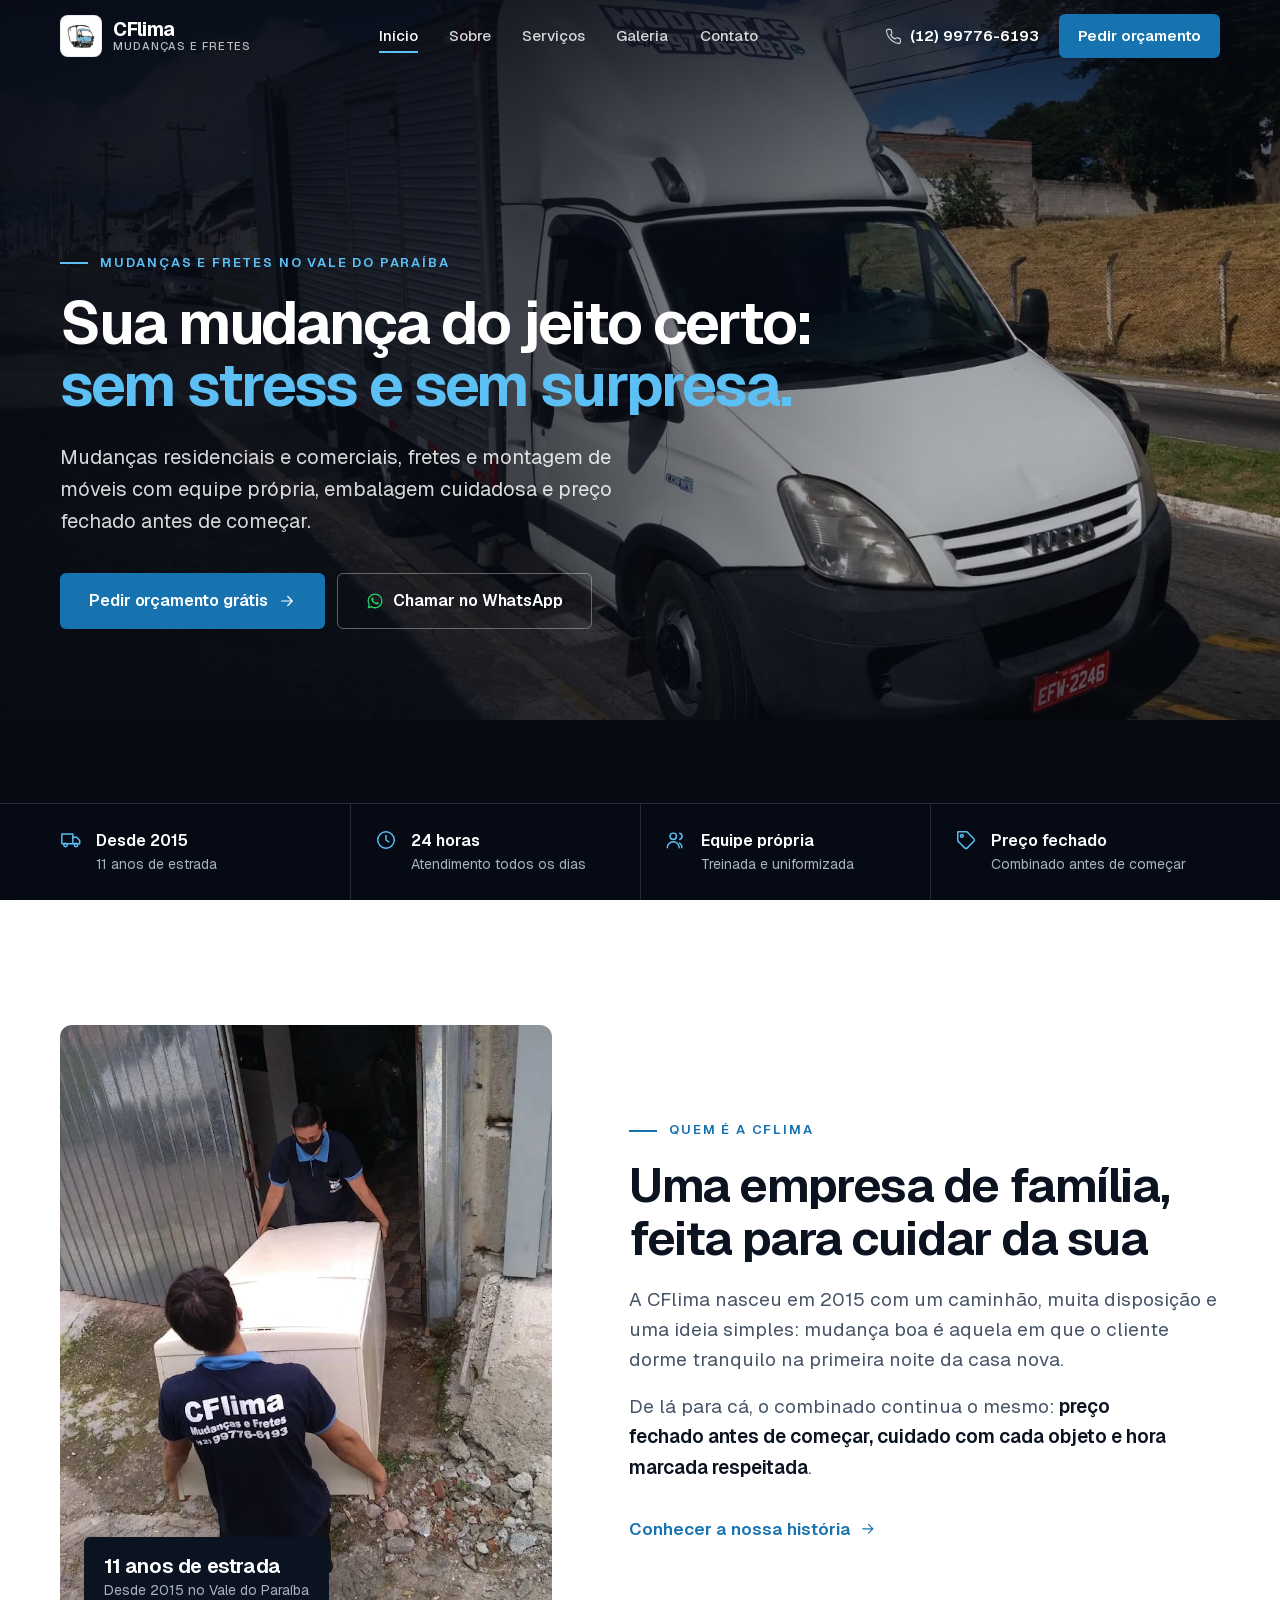
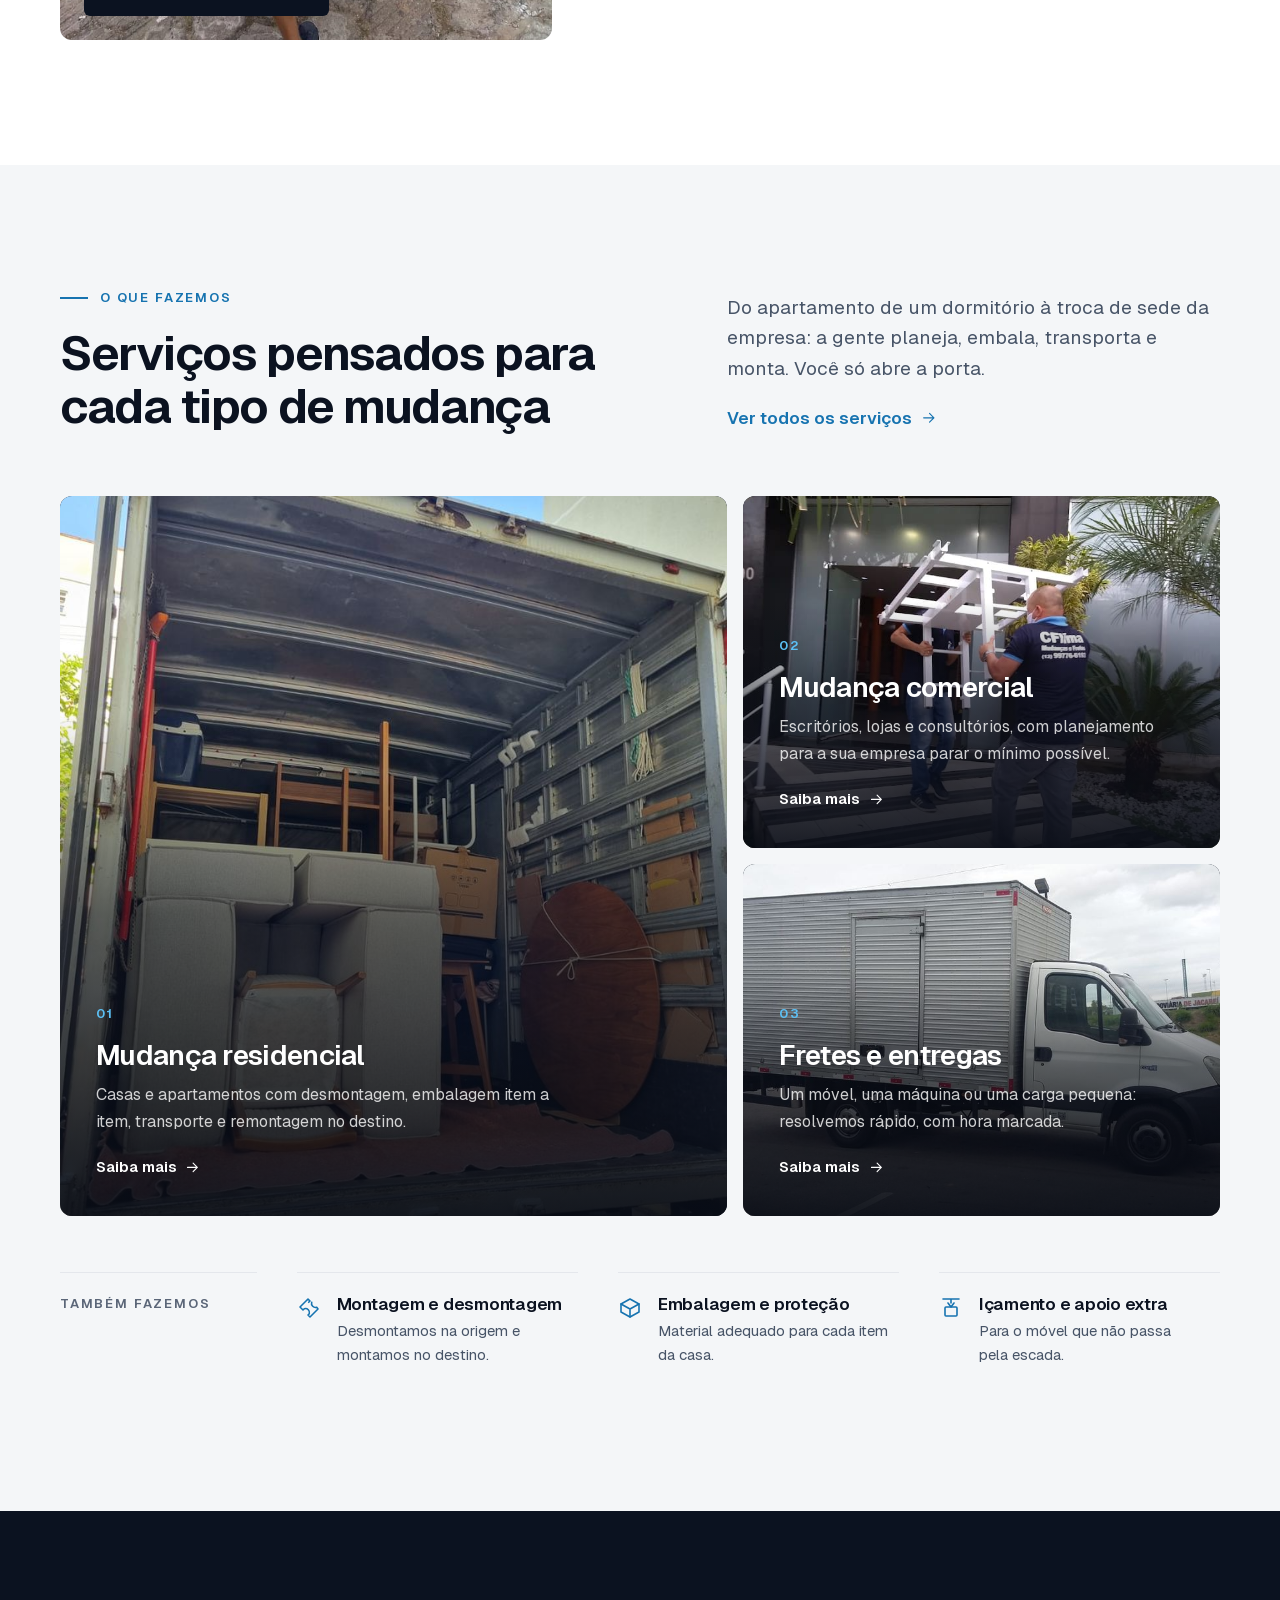
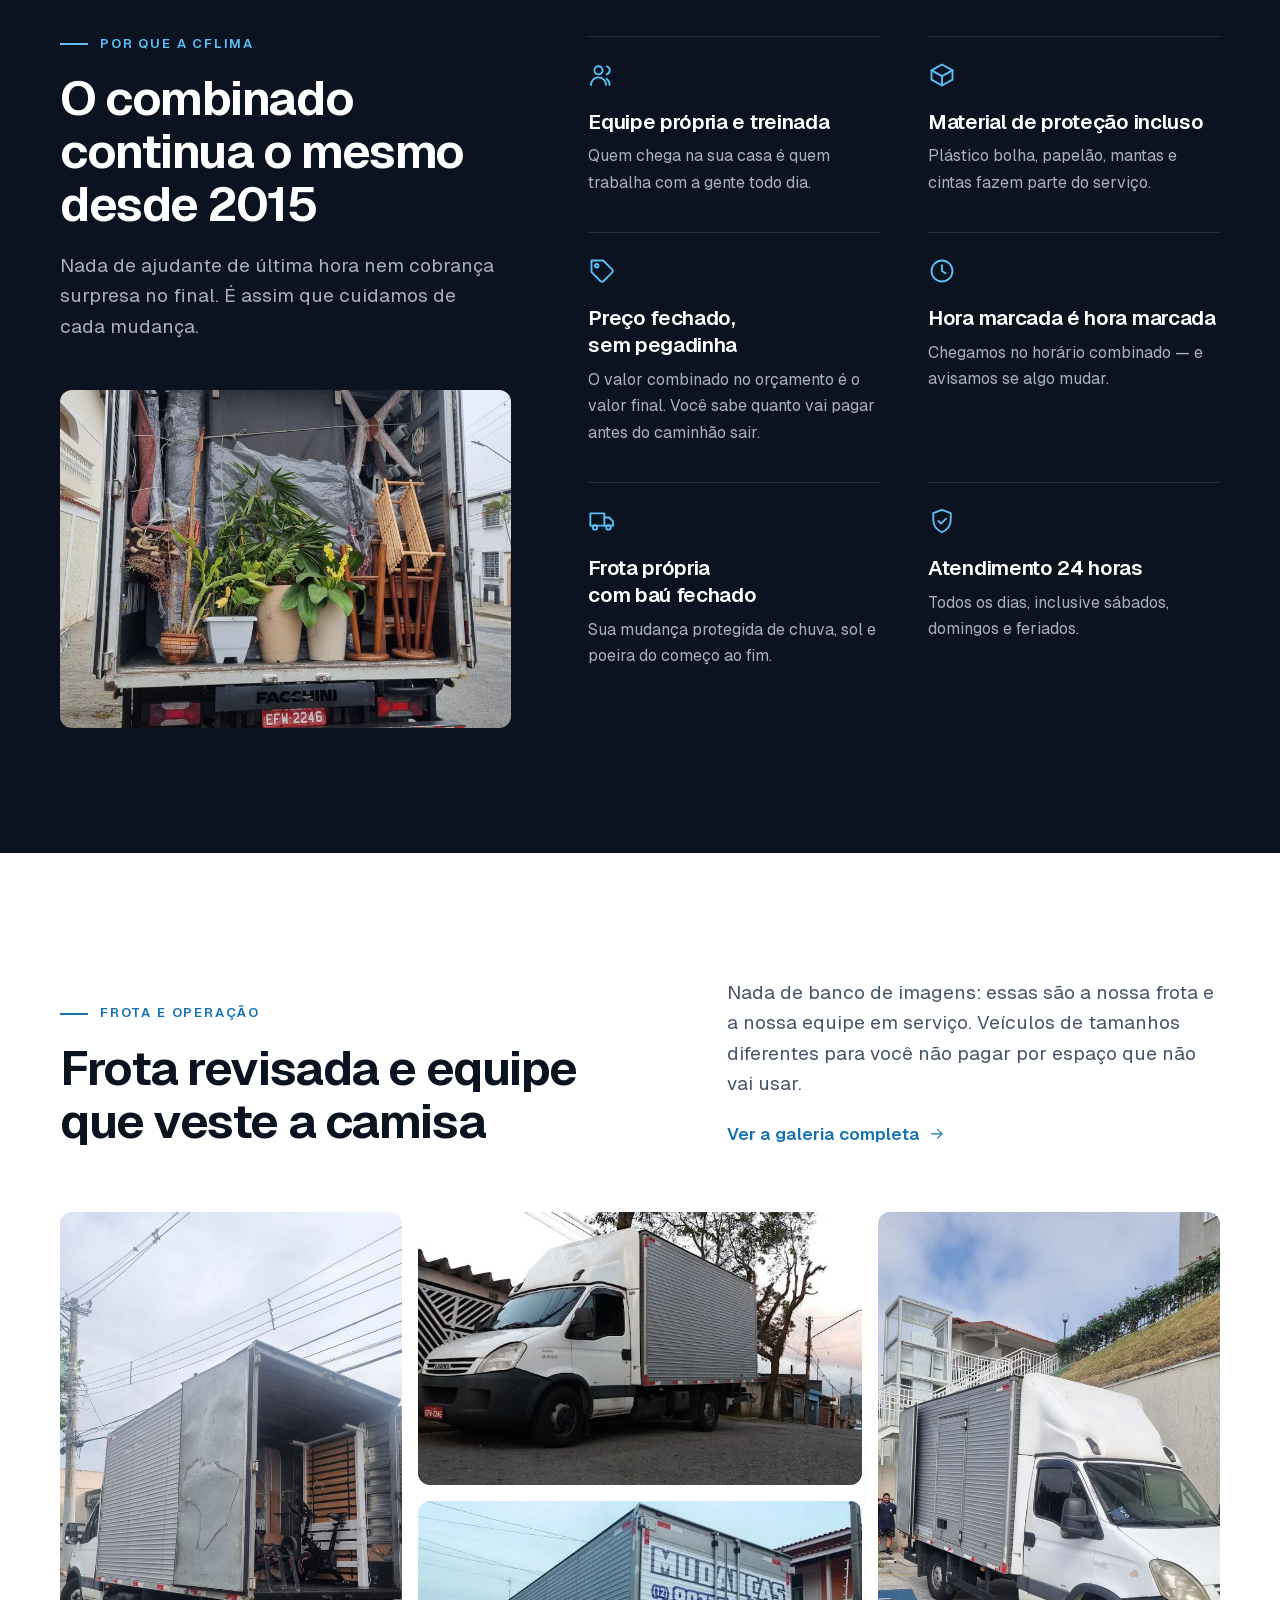
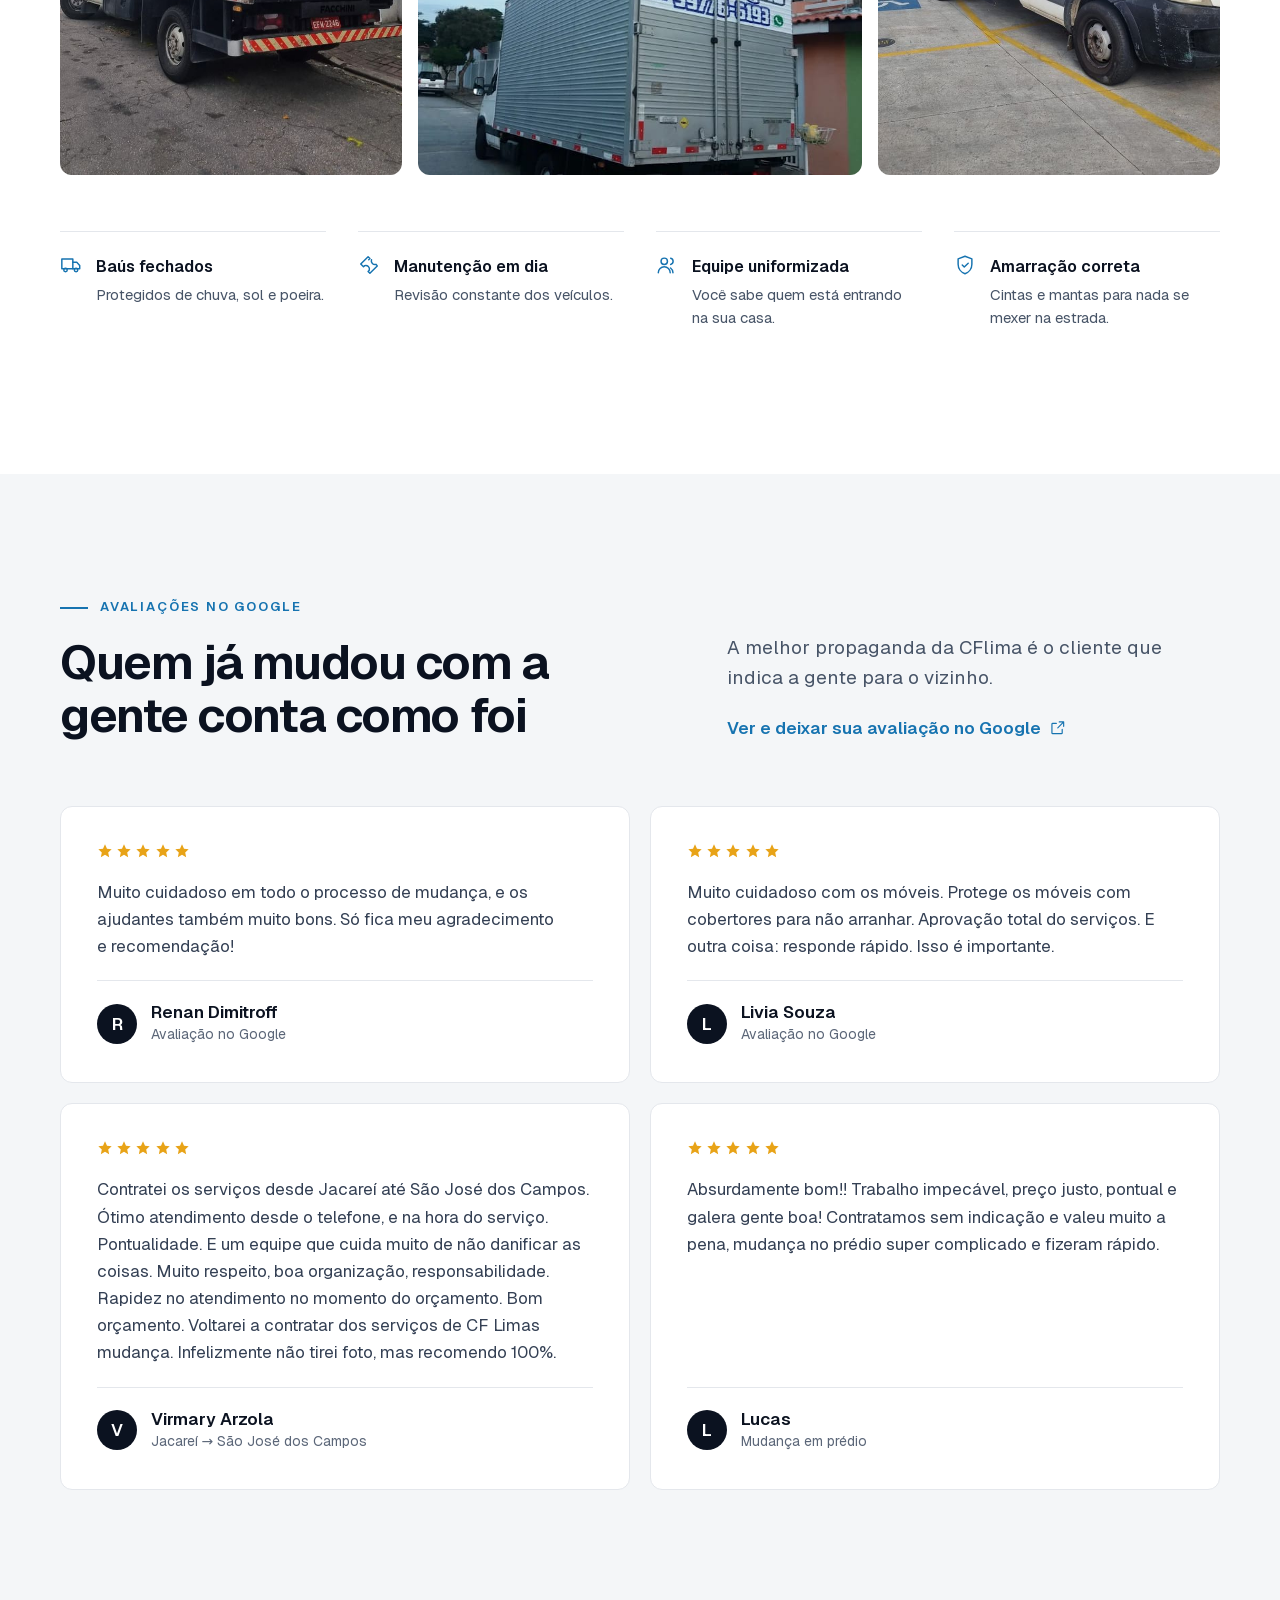
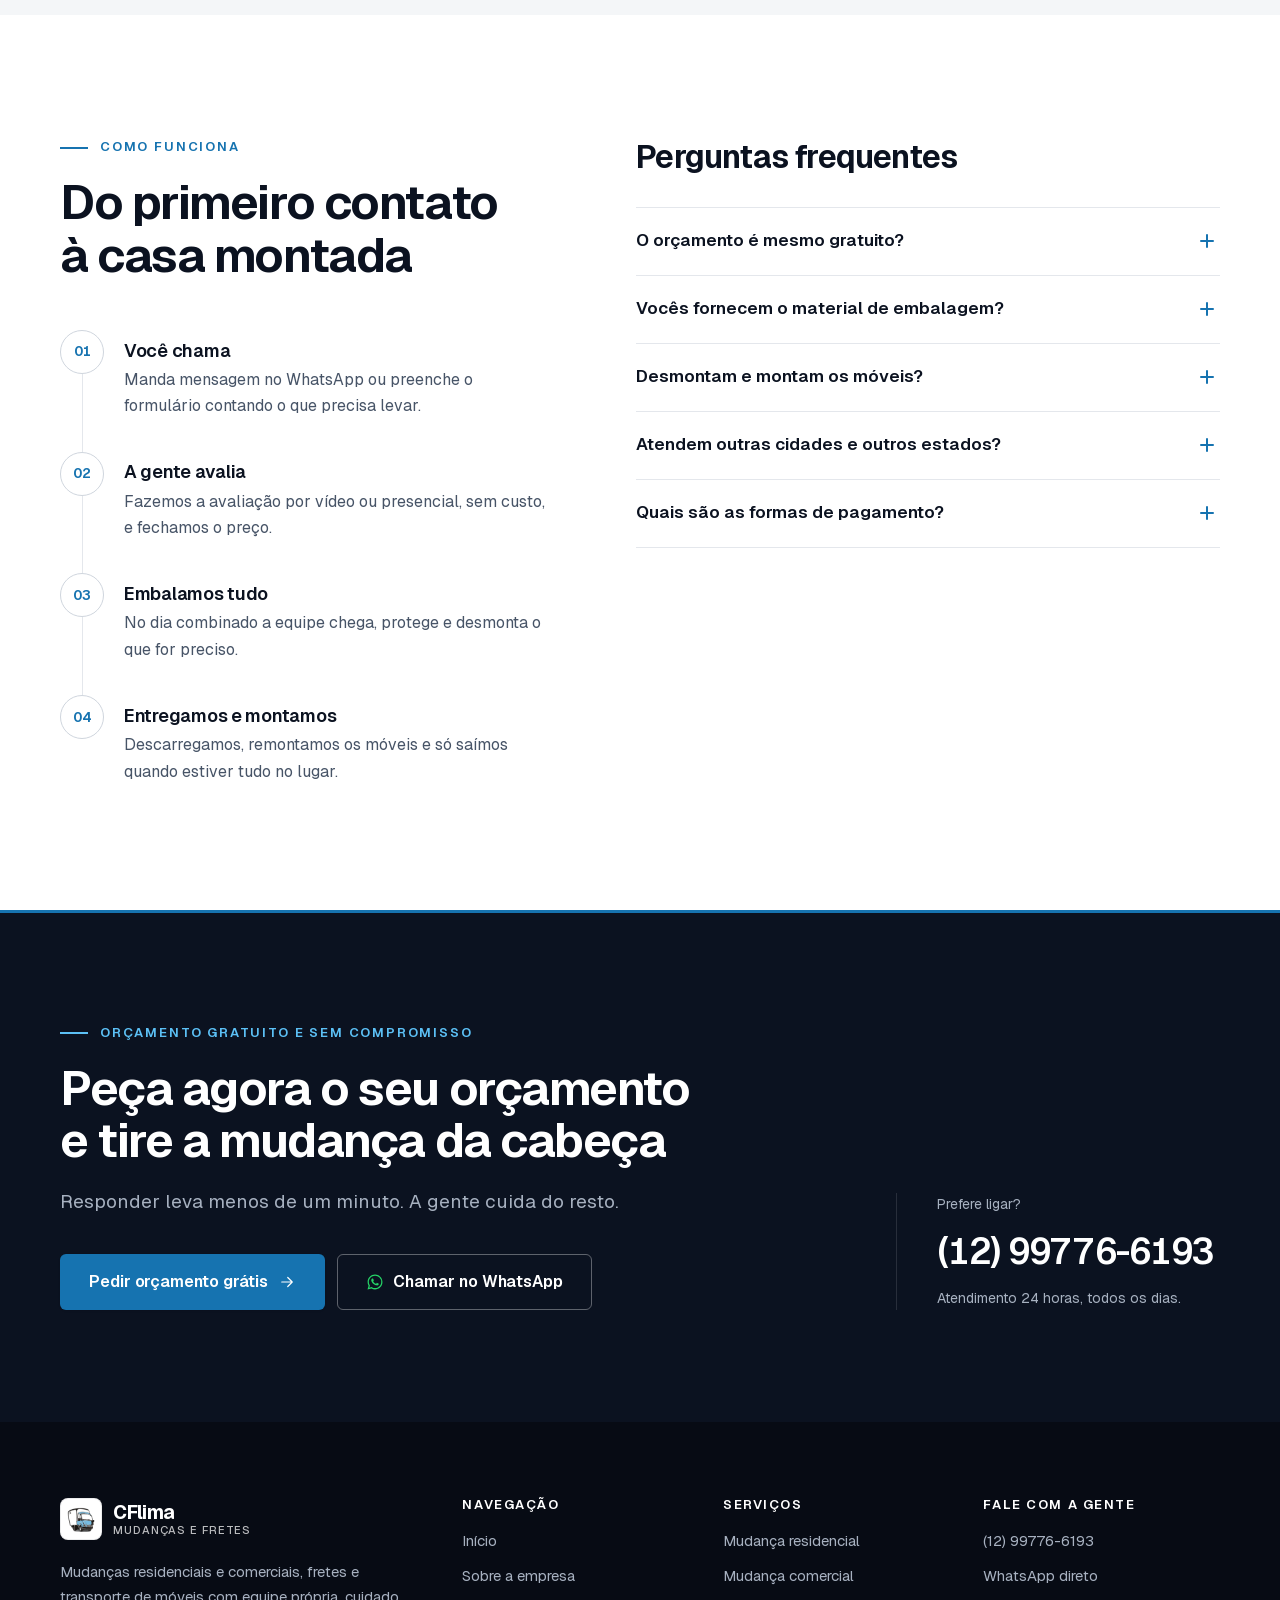
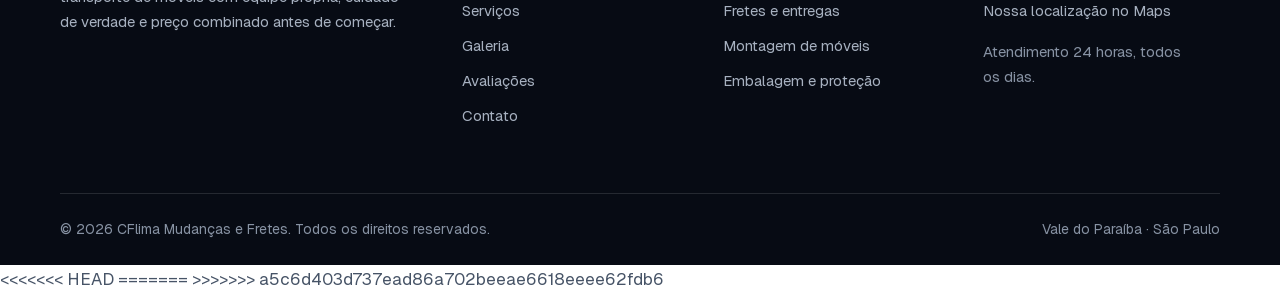
==== commit 7a275858: "Atualizando o site" ====
--- a/index.html
+++ b/index.html
@@ -664,7 +664,16 @@
     </button>
   </div>
 
+<<<<<<< HEAD
   <!-- Vercel Web Analytics (a fila window.va é criada em js/main.js) -->
   <script defer src="https://cdn.vercel-insights.com/v1/script.js"></script>
+=======
+  <!-- Vercel Web Analytics -->
+  <script>
+    window.va = window.va || function () { (window.vaq = window.vaq || []).push(arguments); };
+  </script>
+  <script defer src="https://cdn.vercel-insights.com/v1/script.js"></script>
+
+>>>>>>> a5c6d403d737ead86a702beeae6618eeee62fdb6
 </body>
 </html>
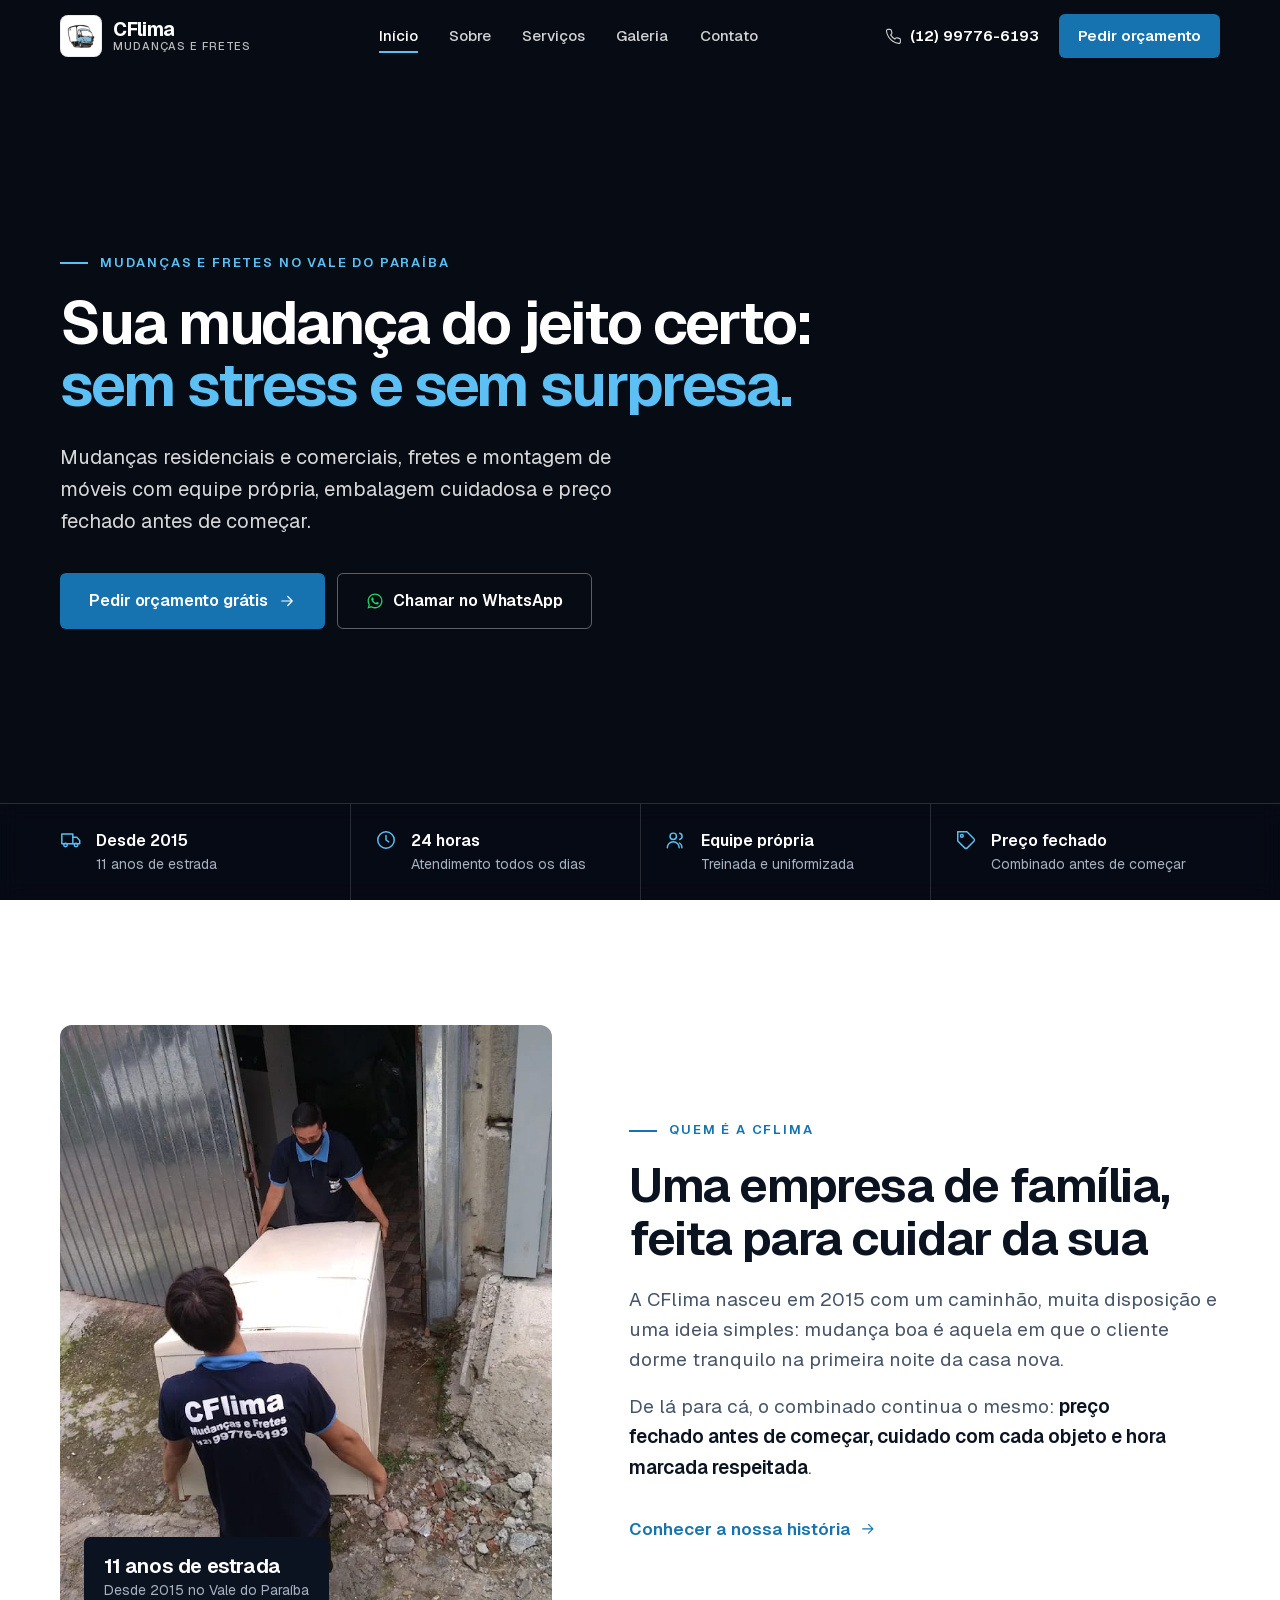
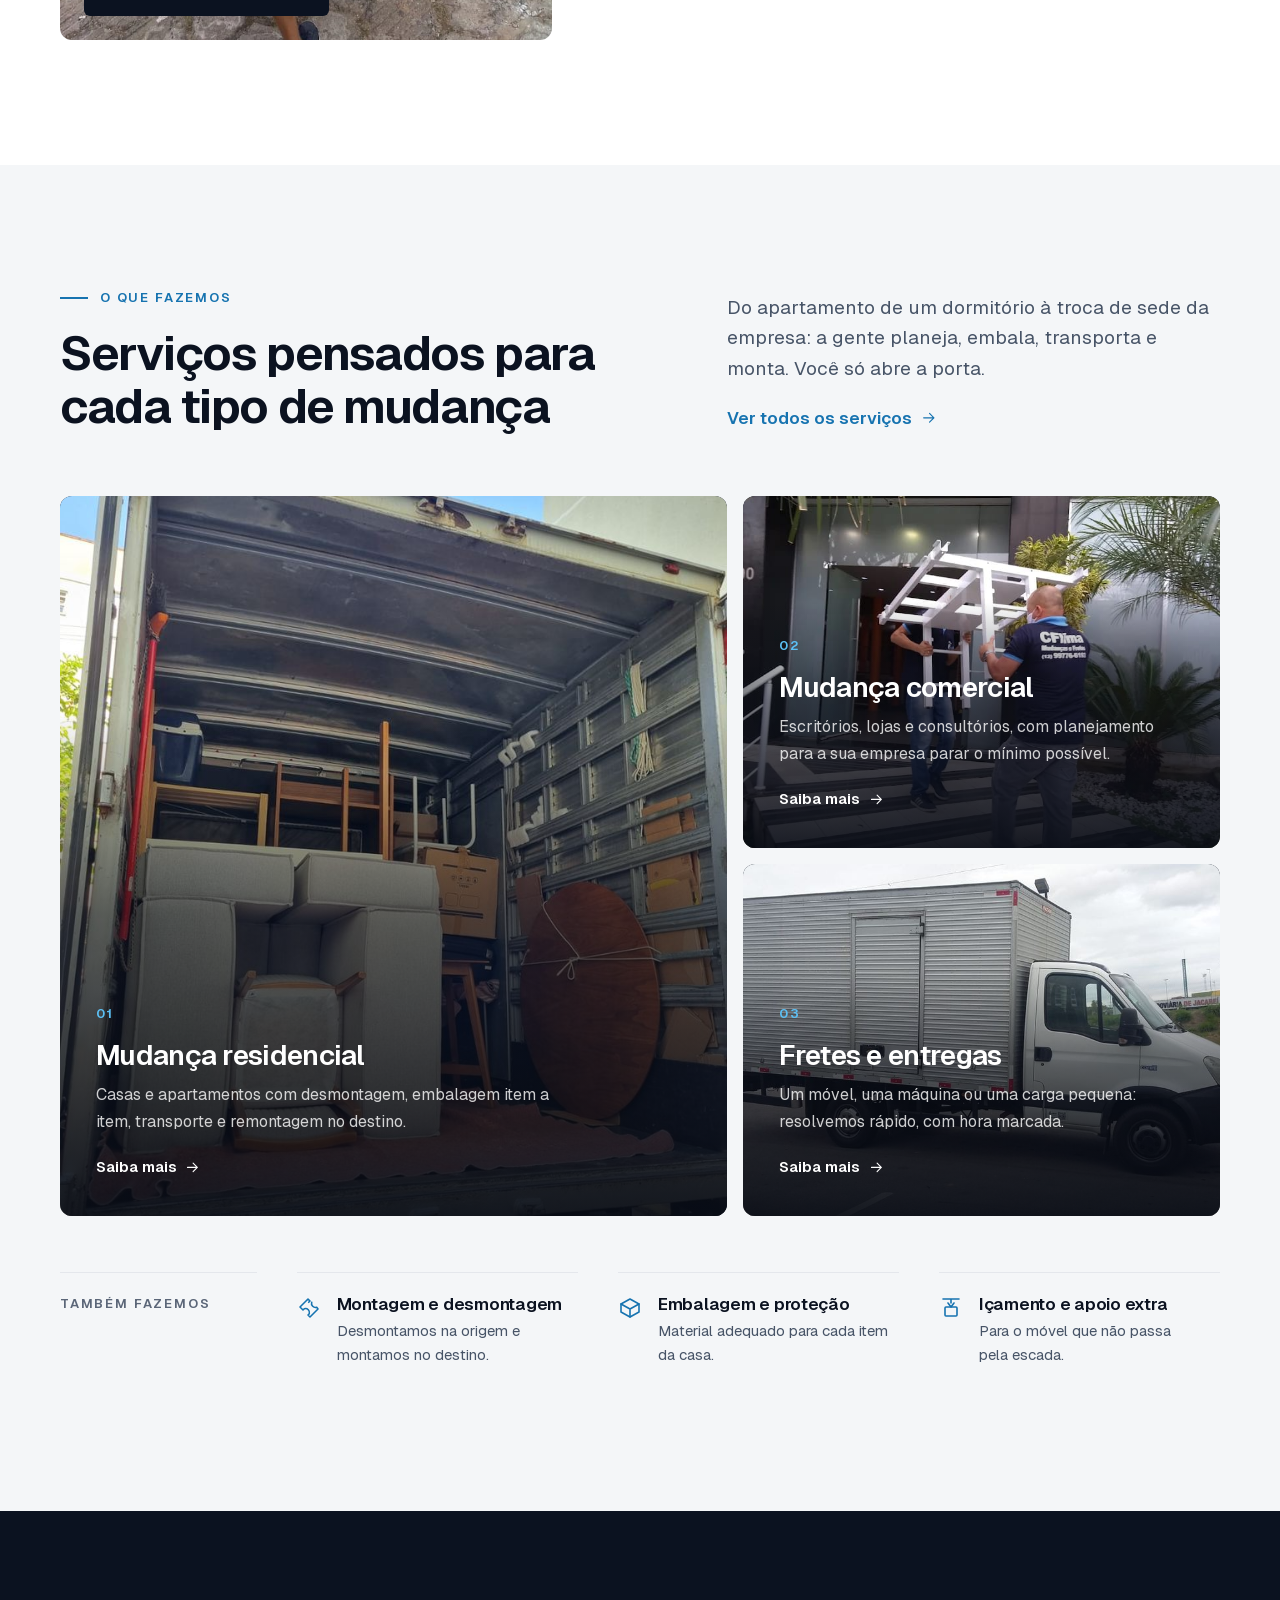
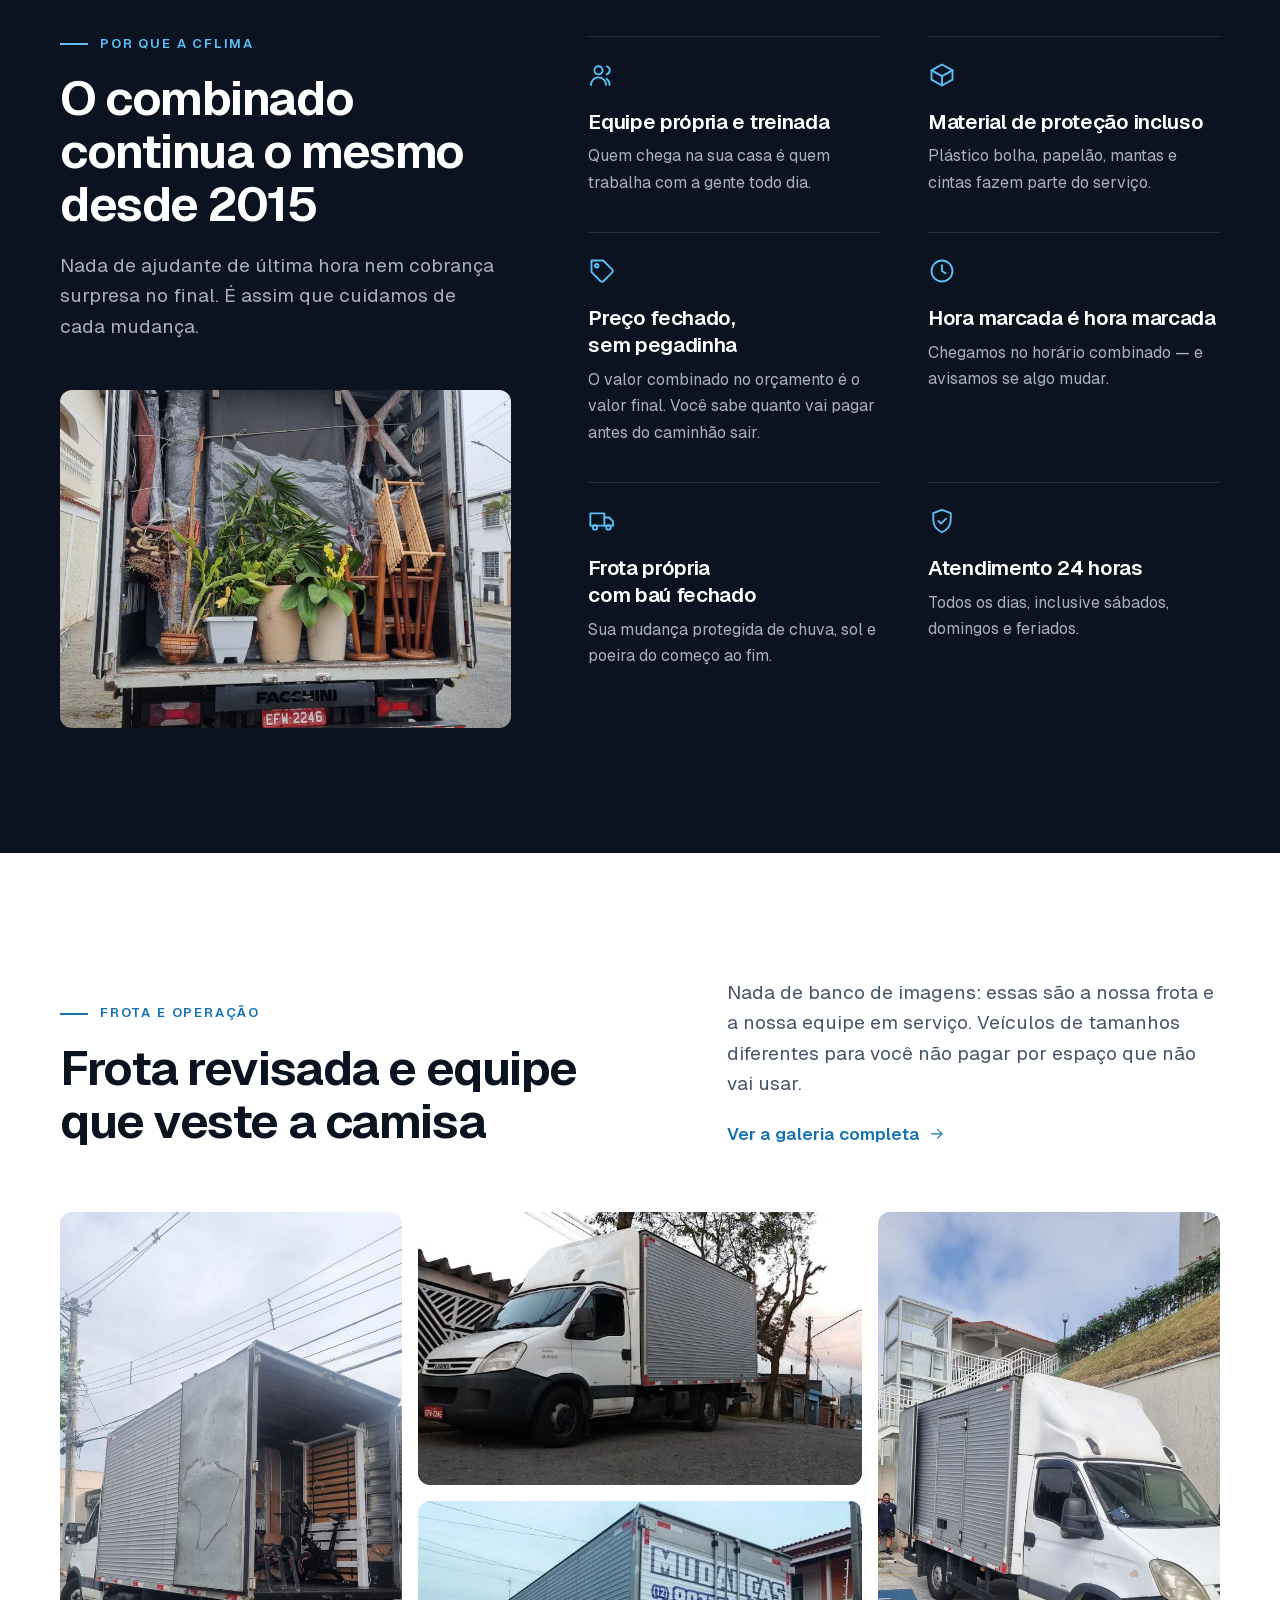
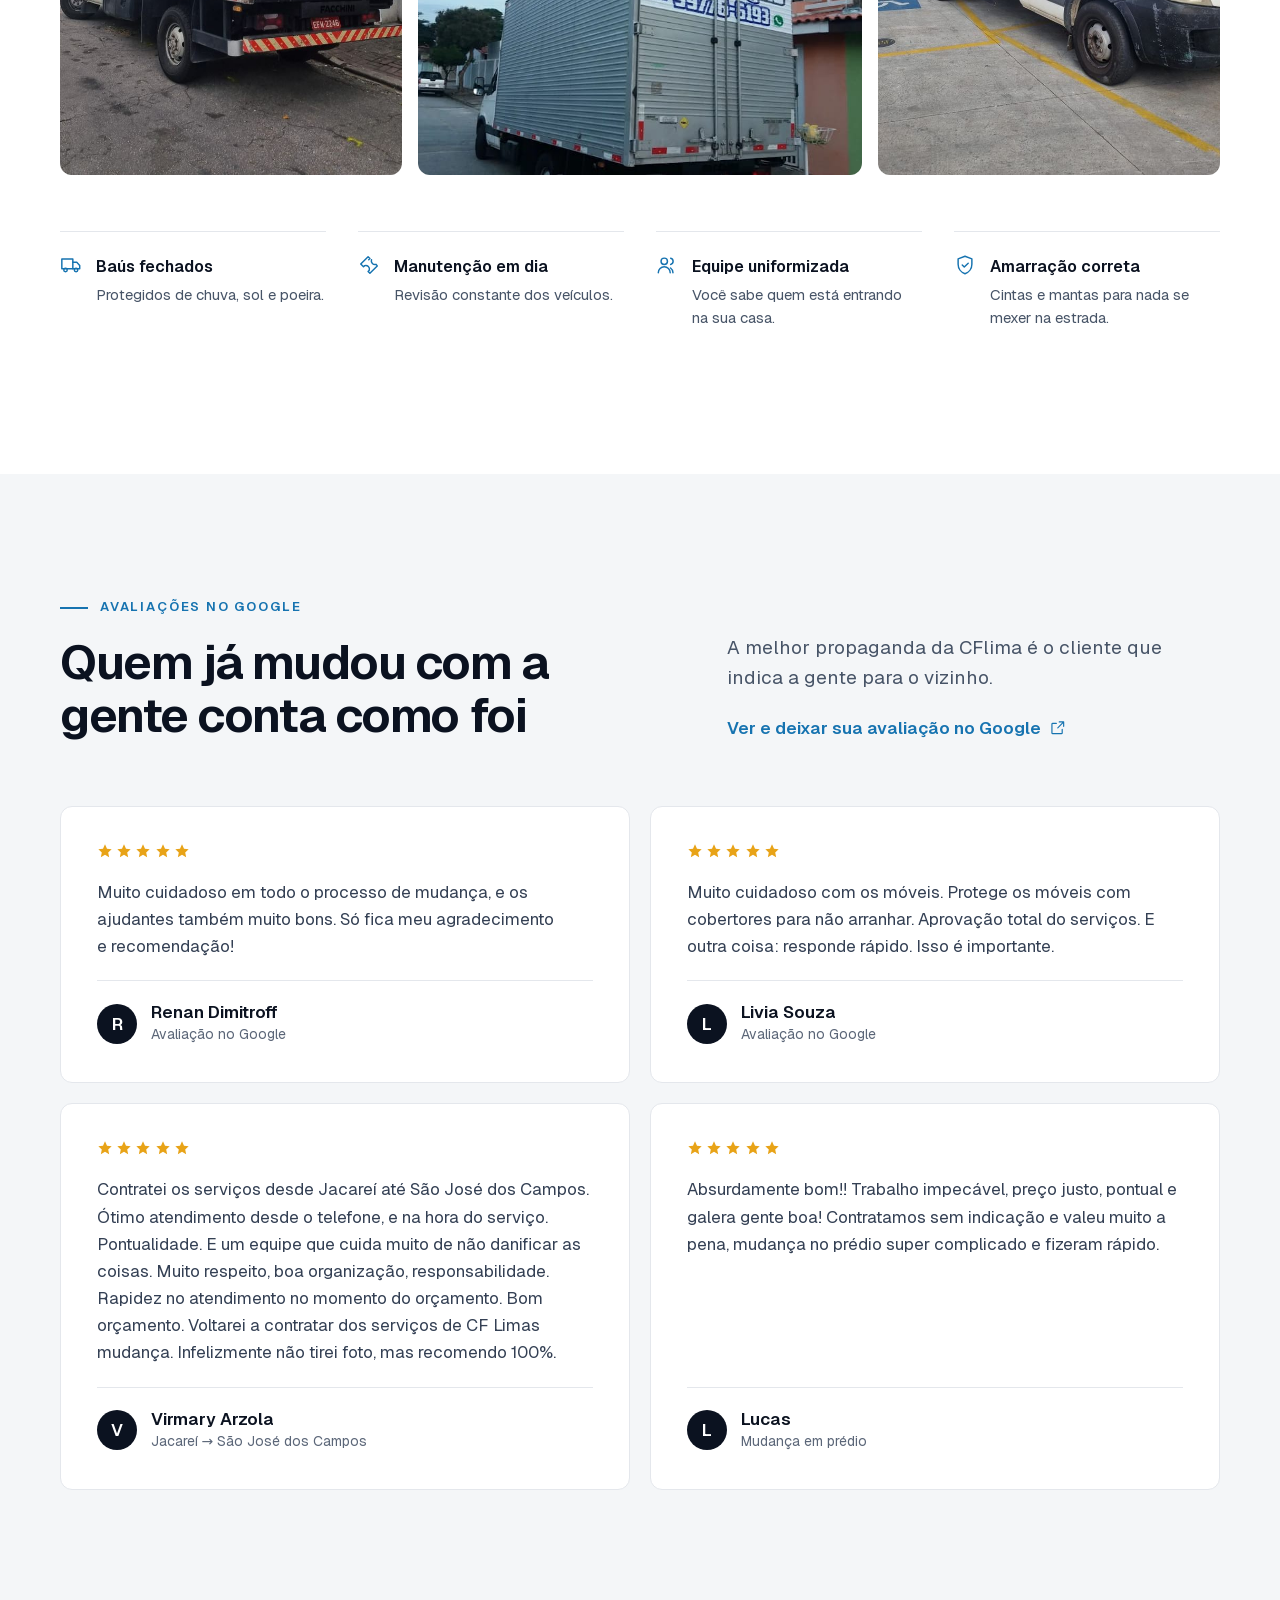
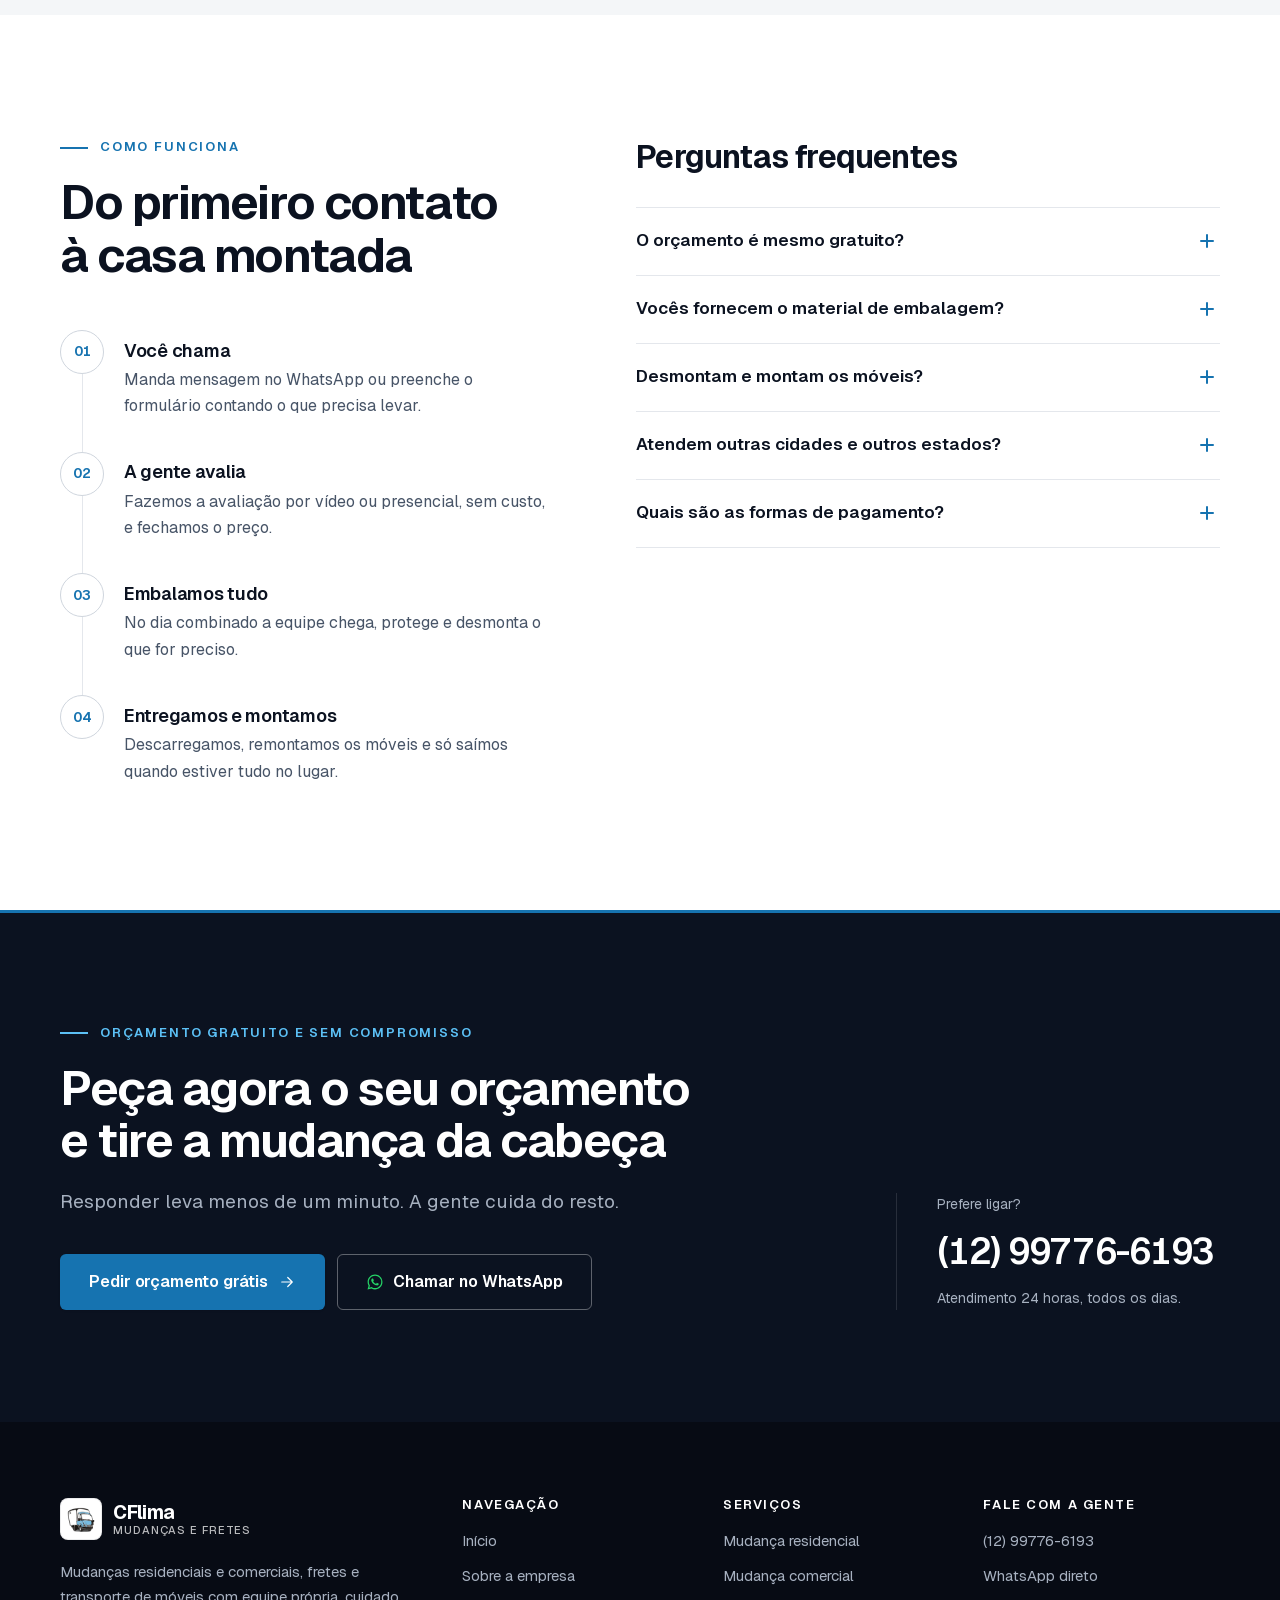
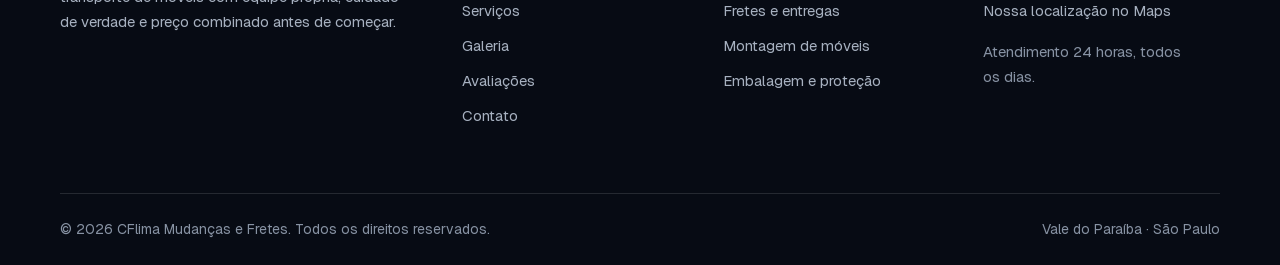
==== commit 0d2b56e6: "Arrumando mobile" ====
--- a/index.html
+++ b/index.html
@@ -664,16 +664,7 @@
     </button>
   </div>
 
-<<<<<<< HEAD
   <!-- Vercel Web Analytics (a fila window.va é criada em js/main.js) -->
   <script defer src="https://cdn.vercel-insights.com/v1/script.js"></script>
-=======
-  <!-- Vercel Web Analytics -->
-  <script>
-    window.va = window.va || function () { (window.vaq = window.vaq || []).push(arguments); };
-  </script>
-  <script defer src="https://cdn.vercel-insights.com/v1/script.js"></script>
-
->>>>>>> a5c6d403d737ead86a702beeae6618eeee62fdb6
 </body>
 </html>
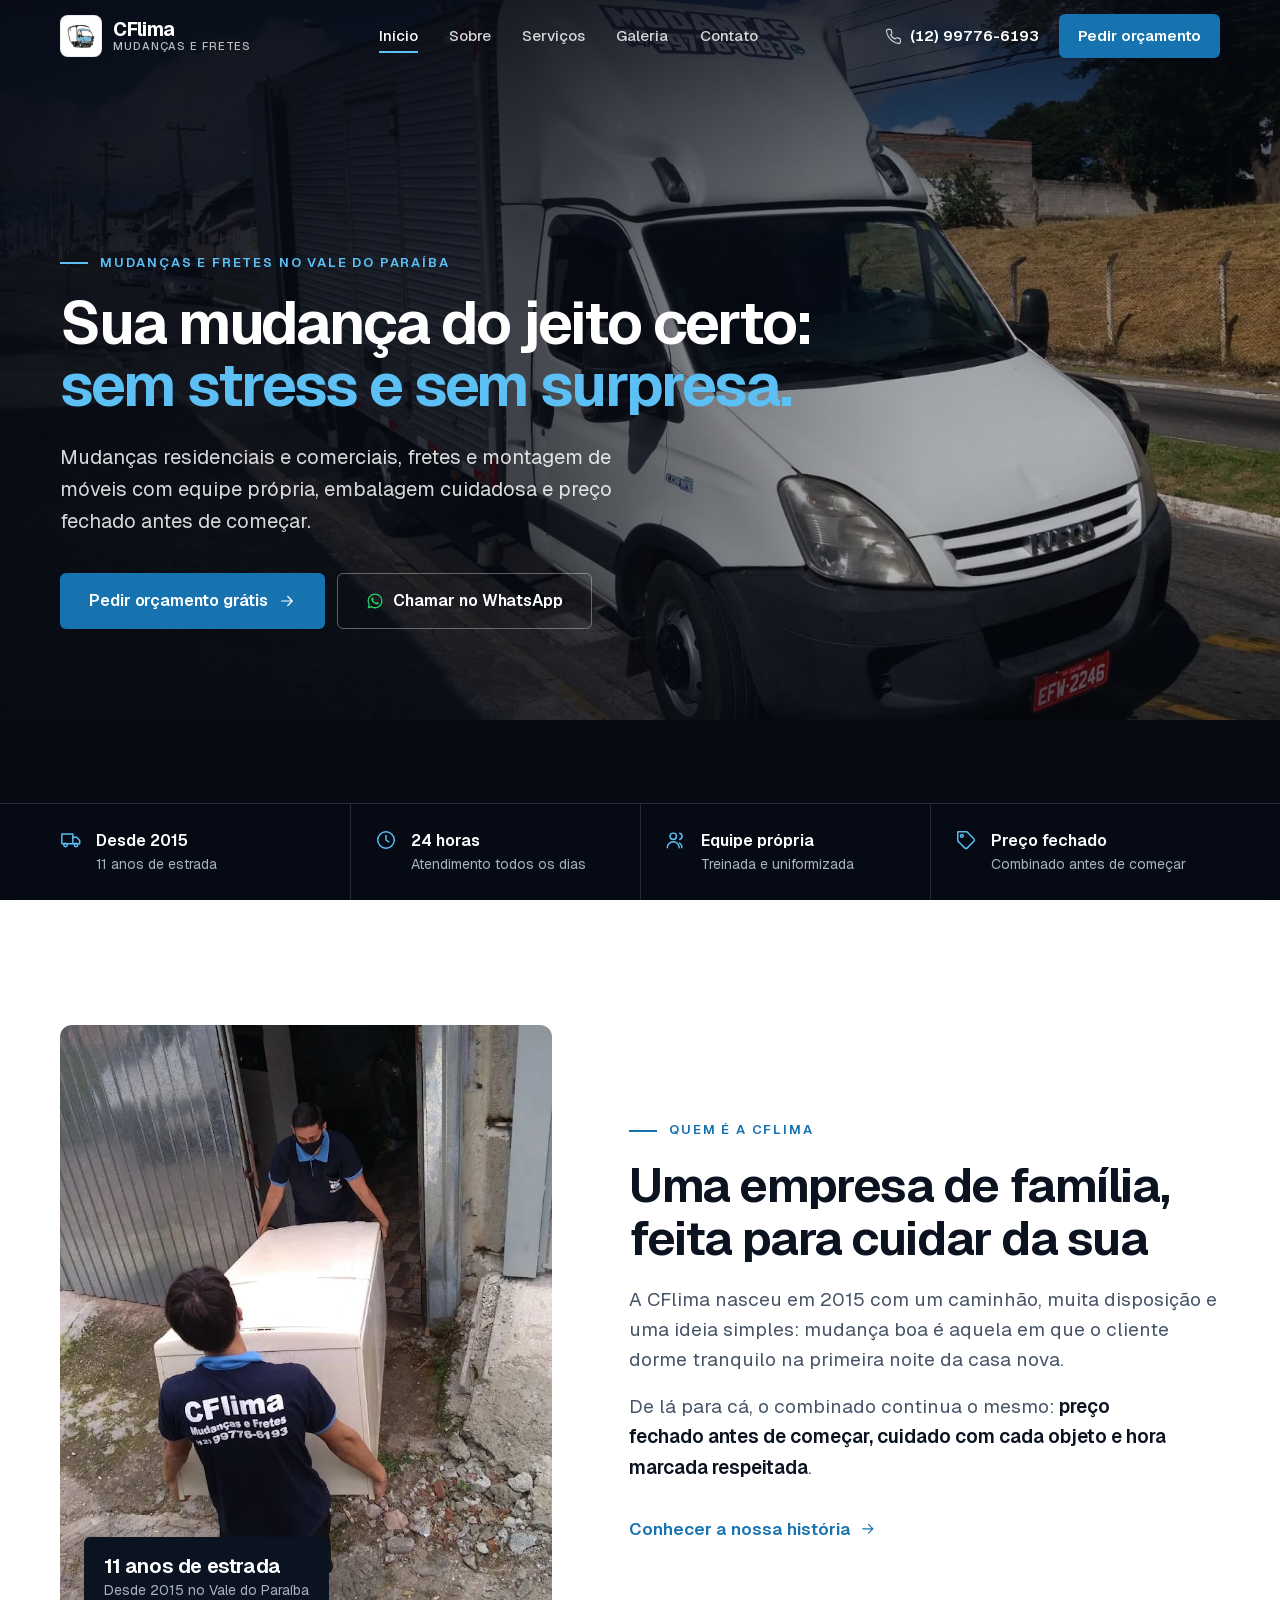
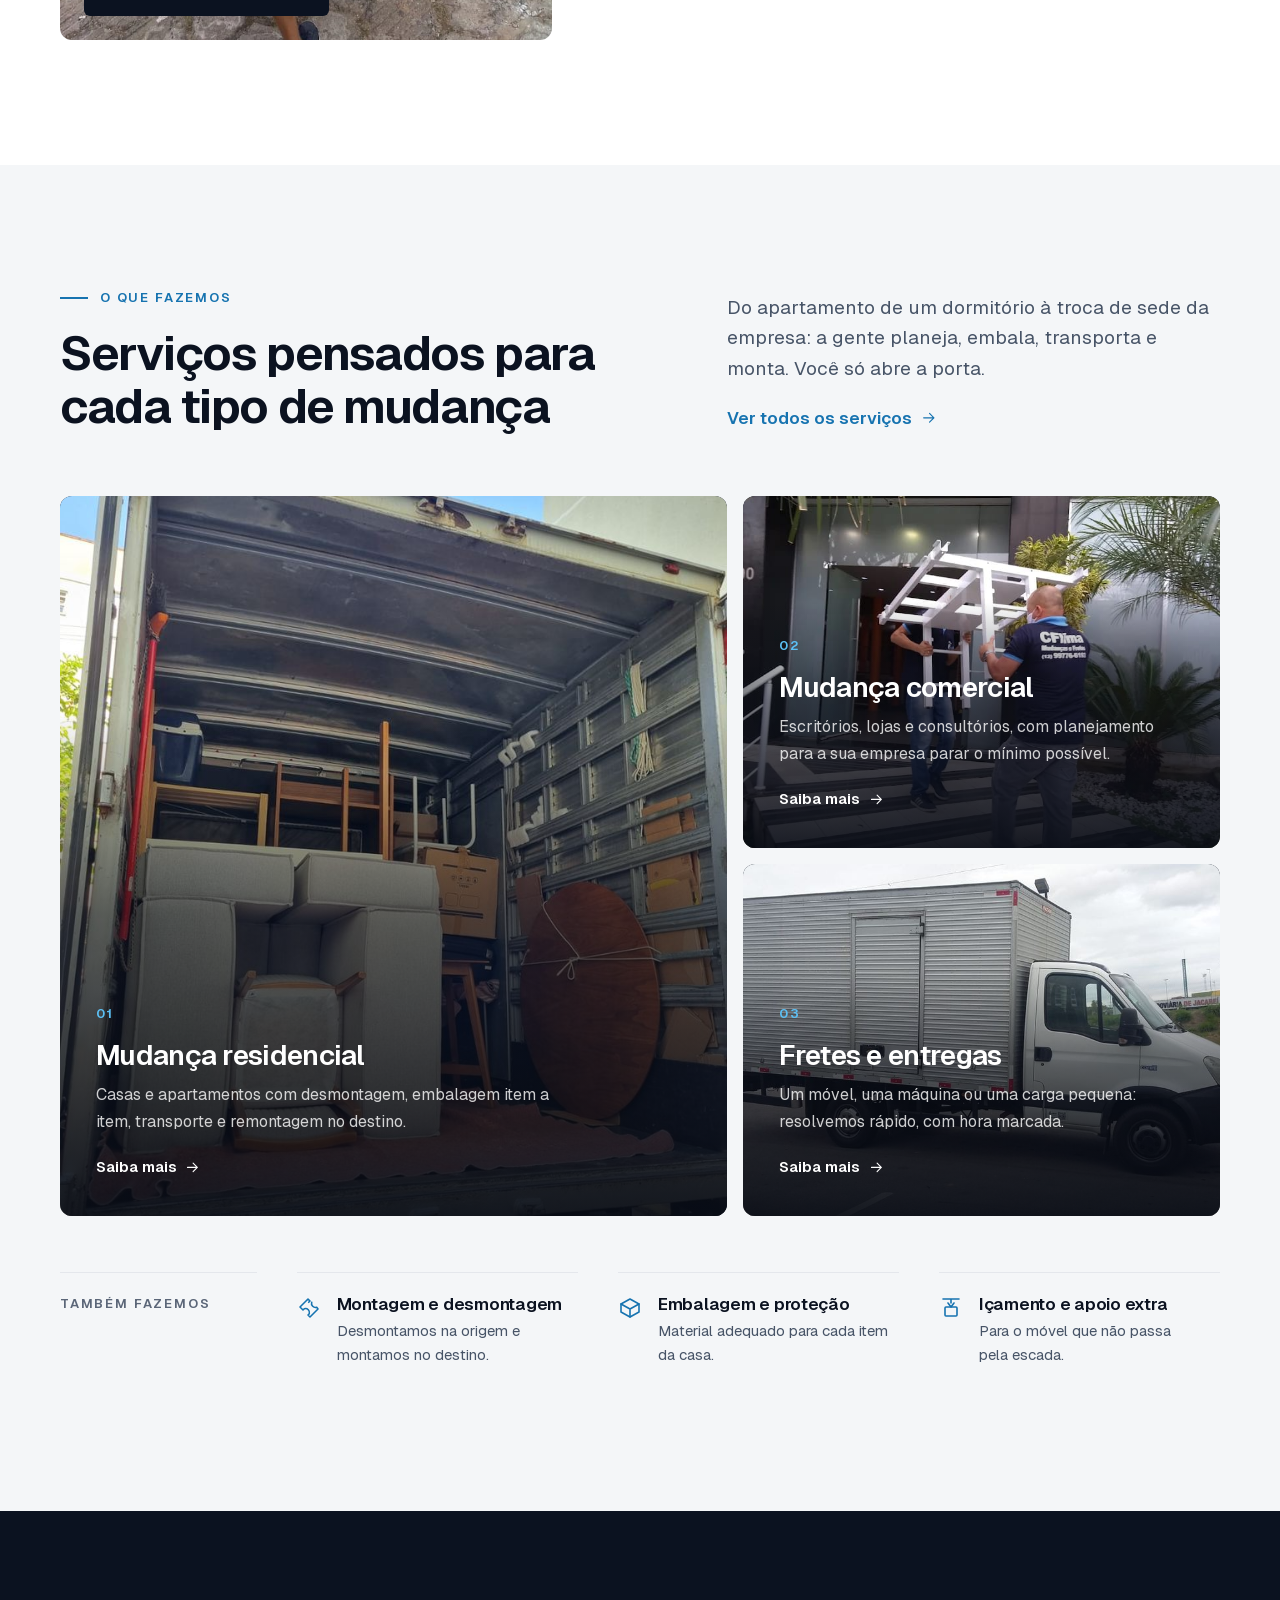
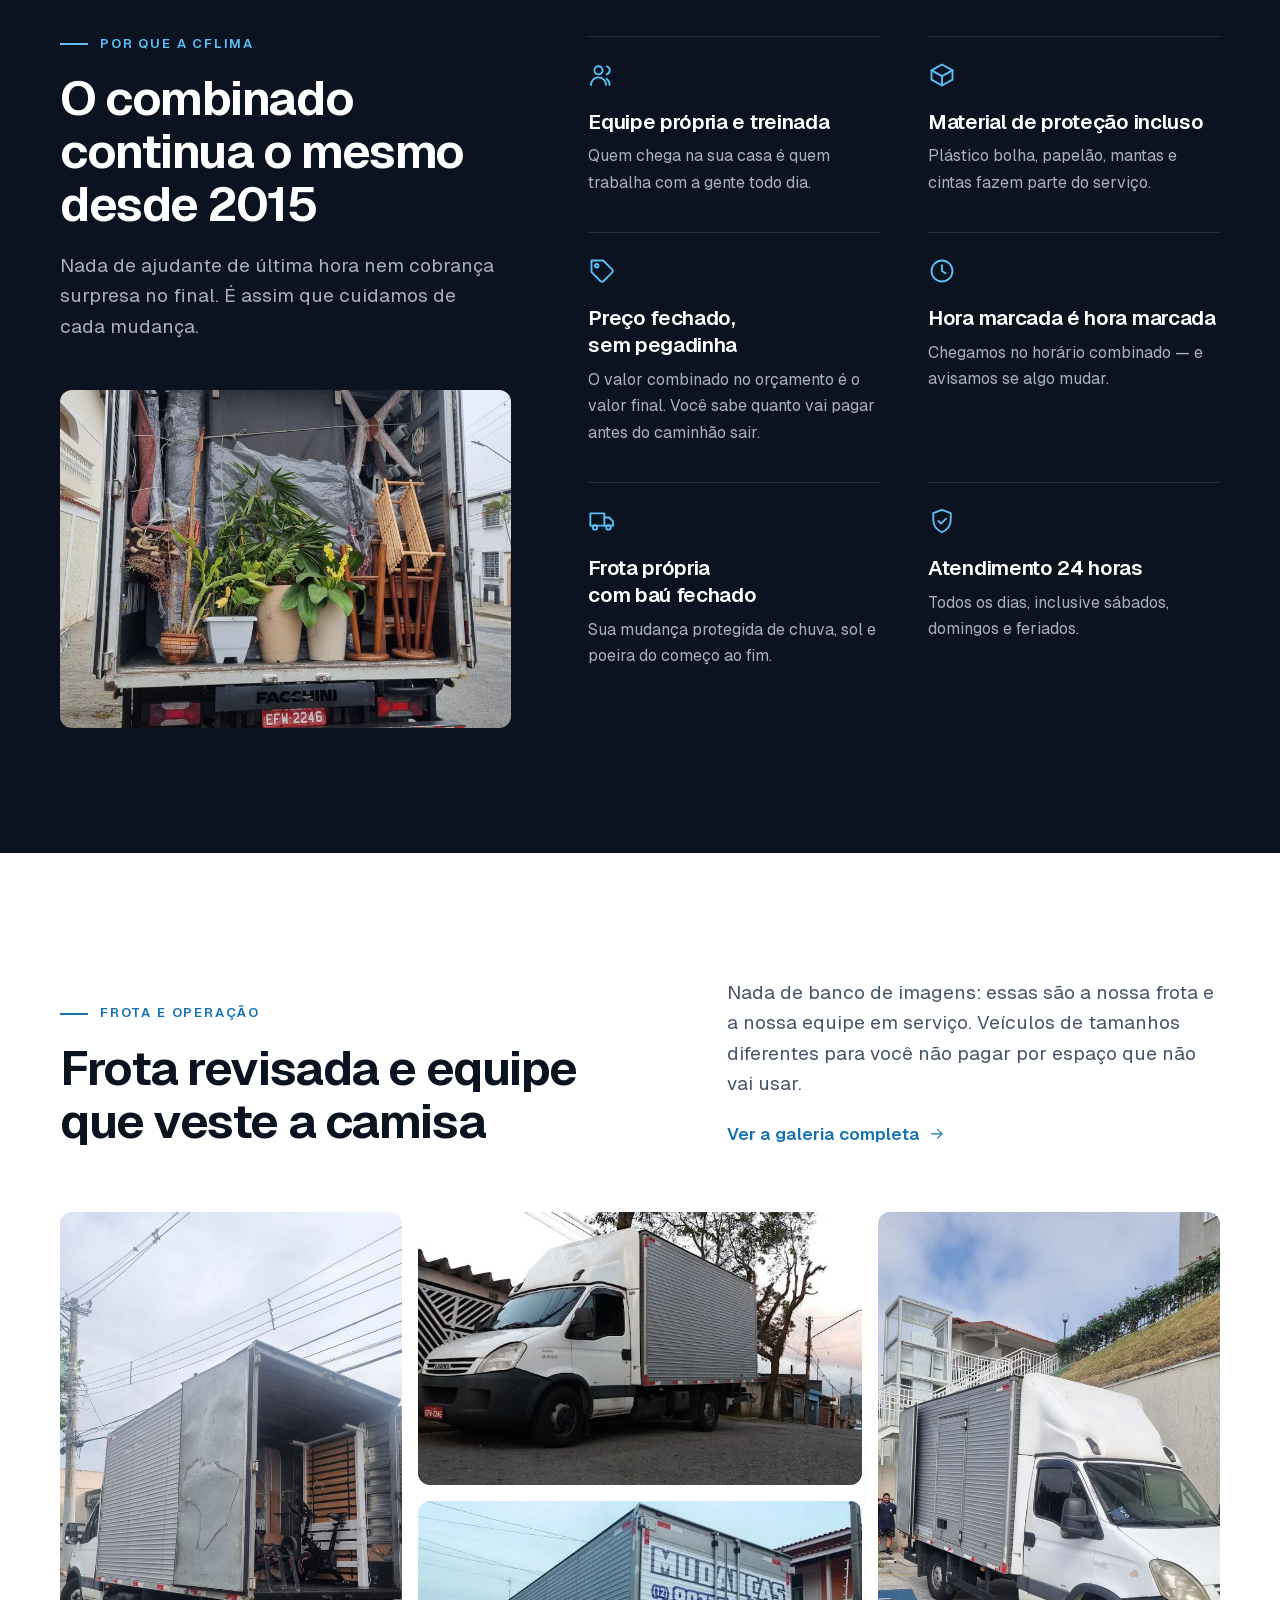
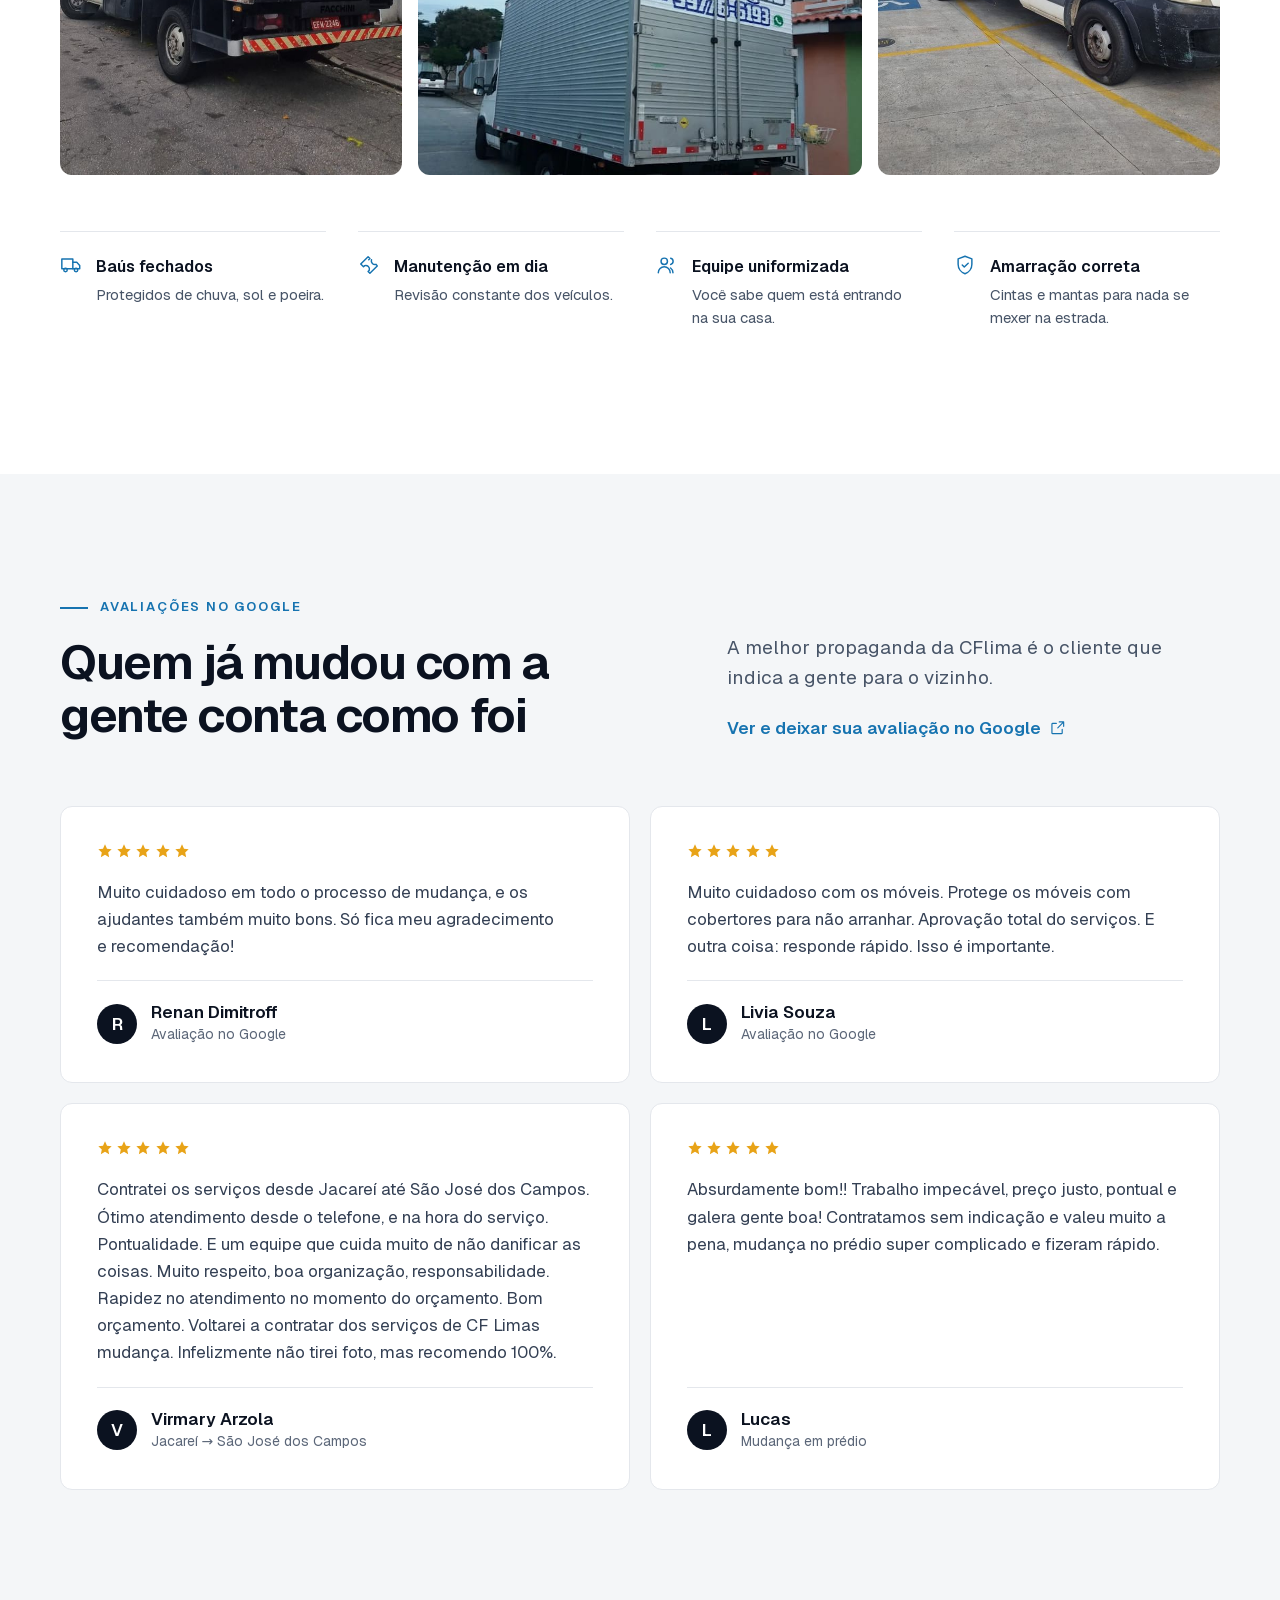
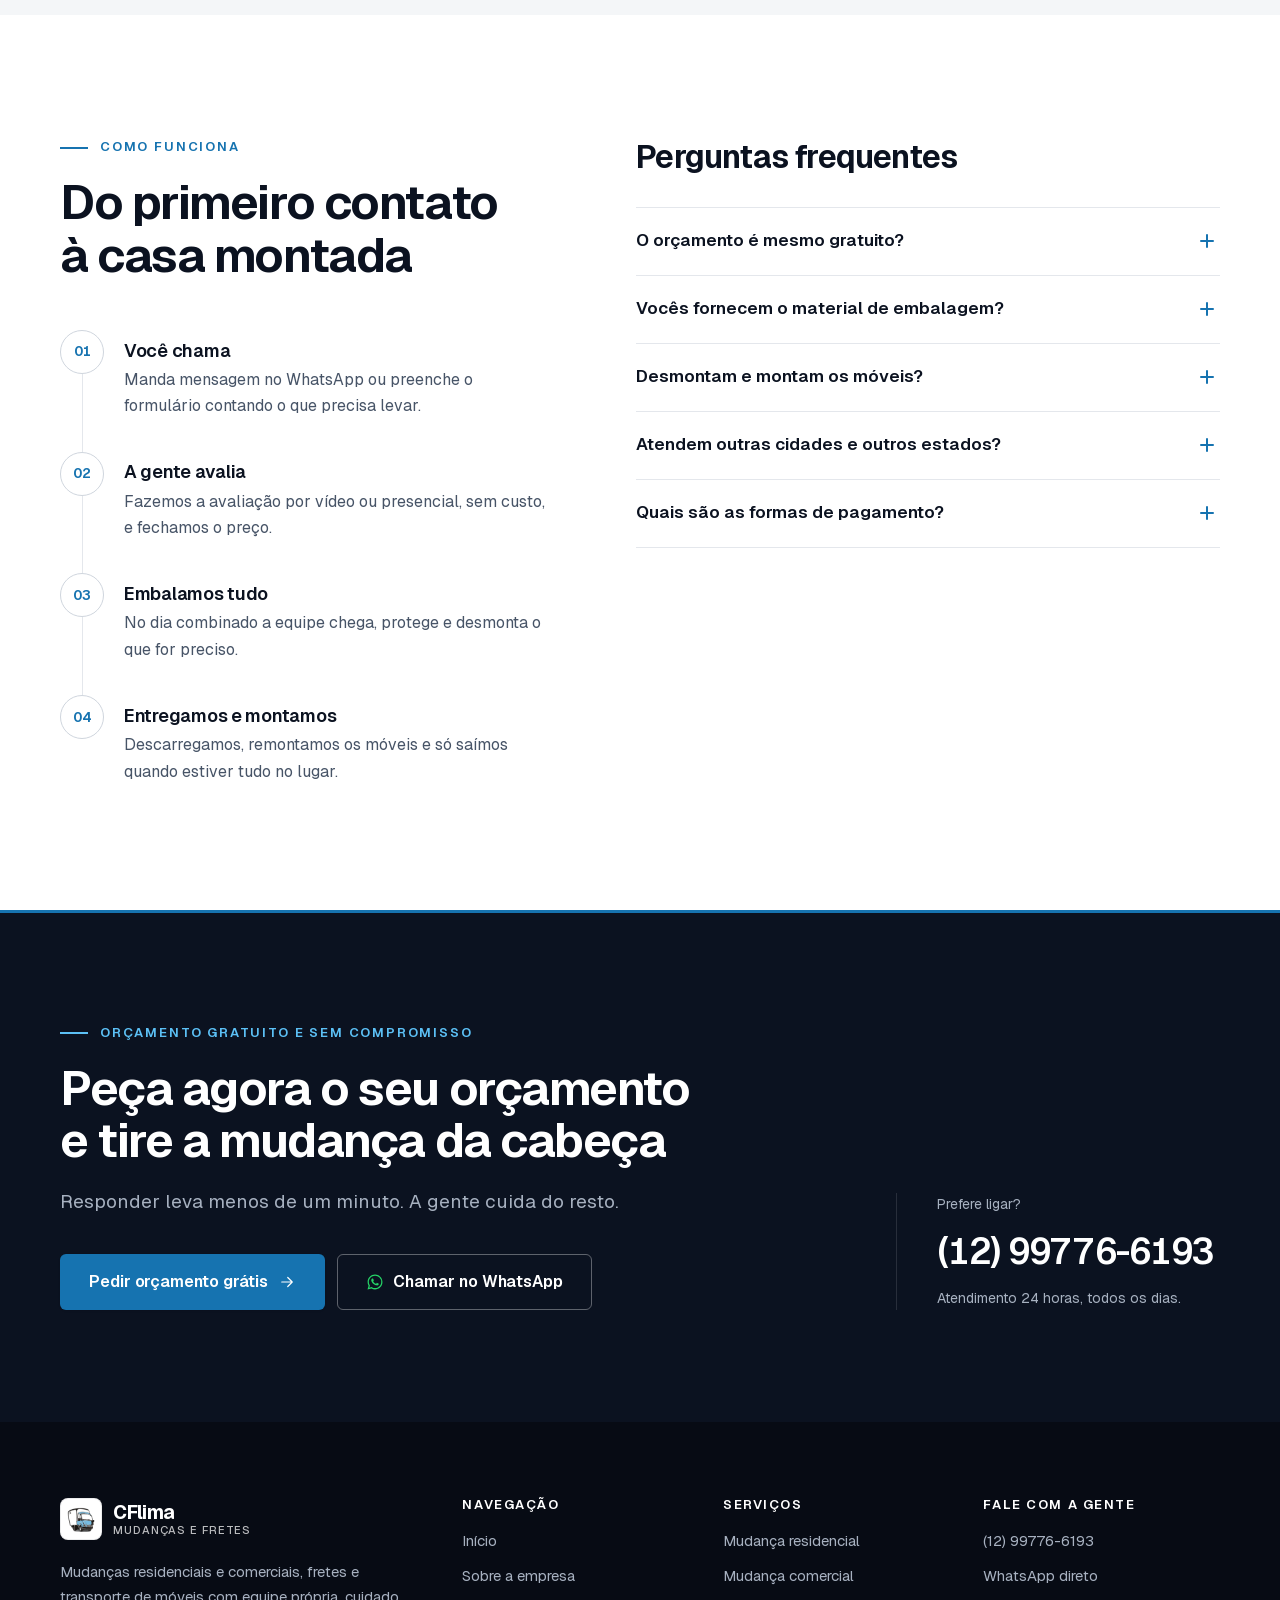
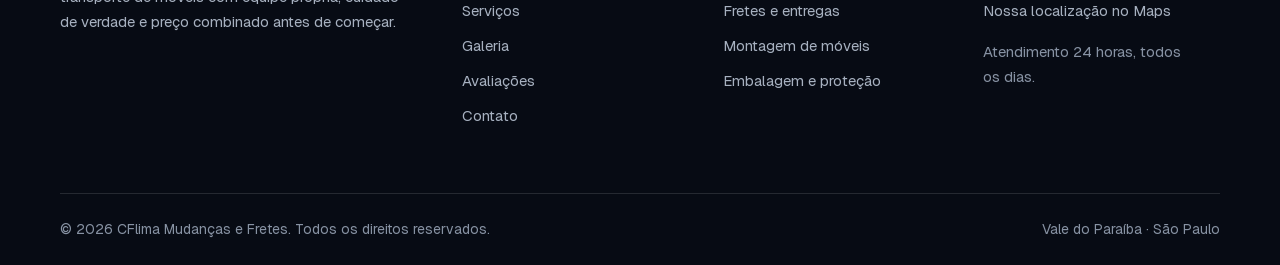
==== commit c0a23b6f: "Arrumando meta dados" ====
--- a/index.html
+++ b/index.html
@@ -5,9 +5,10 @@
   <meta name="viewport" content="width=device-width, initial-scale=1, viewport-fit=cover">
   <meta name="theme-color" content="#0b1220">
 
-  <title>CFlima Mudanças e Fretes | Mudanças residenciais e comerciais no Vale do Paraíba</title>
-  <meta name="description" content="CFlima Mudanças e Fretes: mudanças residenciais, comerciais, fretes e transporte de móveis com equipe própria, embalagem cuidadosa e preço fechado. Orçamento gratuito pelo WhatsApp.">
-  <meta name="author" content="CFlima Mudanças e Fretes">
+  <title>CF Lima Transportes | Mudanças e Fretes no Vale do Paraíba</title>
+  <meta name="description" content="CF Lima Transportes: mudanças residenciais, comerciais, fretes e transporte de móveis com equipe própria, embalagem cuidadosa e preço fechado. Orçamento gratuito pelo WhatsApp.">
+  <meta name="author" content="CF Lima Transportes">
+  <meta name="application-name" content="CF Lima Transportes">
   <meta name="robots" content="index, follow, max-image-preview:large">
 
   <!-- ✏️ TROQUE "https://cflimatransportes.com.br" pelo endereço real do site (veja o README) -->
@@ -15,14 +16,14 @@
 
   <meta property="og:type" content="website">
   <meta property="og:locale" content="pt_BR">
-  <meta property="og:site_name" content="CFlima Mudanças e Fretes">
-  <meta property="og:title" content="CFlima Mudanças e Fretes | Sua mudança sem stress">
+  <meta property="og:site_name" content="CF Lima Transportes">
+  <meta property="og:title" content="CF Lima Transportes | Sua mudança sem stress">
   <meta property="og:description" content="Mudanças residenciais e comerciais, fretes e transporte de móveis. Equipe própria, cuidado com cada item e orçamento gratuito pelo WhatsApp.">
   <meta property="og:url" content="https://cflimatransportes.com.br/">
   <meta property="og:image" content="https://cflimatransportes.com.br/images/frente.jpeg">
   <meta property="og:image:width" content="1599">
   <meta property="og:image:height" content="899">
-  <meta property="og:image:alt" content="Caminhão baú da CFlima Mudanças e Fretes">
+  <meta property="og:image:alt" content="Caminhão baú da CF Lima Transportes">
   <meta name="twitter:card" content="summary_large_image">
 
   <link rel="icon" href="favicon.ico" sizes="any">
@@ -37,9 +38,19 @@
   <script type="application/ld+json">
   {
     "@context": "https://schema.org",
+    "@type": "WebSite",
+    "name": "CF Lima Transportes",
+    "alternateName": ["CF Lima", "CFlima"],
+    "url": "https://cflimatransportes.com.br/"
+  }
+  </script>
+
+  <script type="application/ld+json">
+  {
+    "@context": "https://schema.org",
     "@type": "MovingCompany",
-    "name": "CFlima Mudanças e Fretes",
-    "alternateName": "CF.Lima Transportes",
+    "name": "CF Lima Transportes",
+    "alternateName": ["CFlima", "CFlima Mudanças e Fretes"],
     "hasMap": "https://share.google/Mkr7TAGyecTT0mLDv",
     "image": "https://cflimatransportes.com.br/images/frente.jpeg",
     "logo": "https://cflimatransportes.com.br/images/logo.png",
